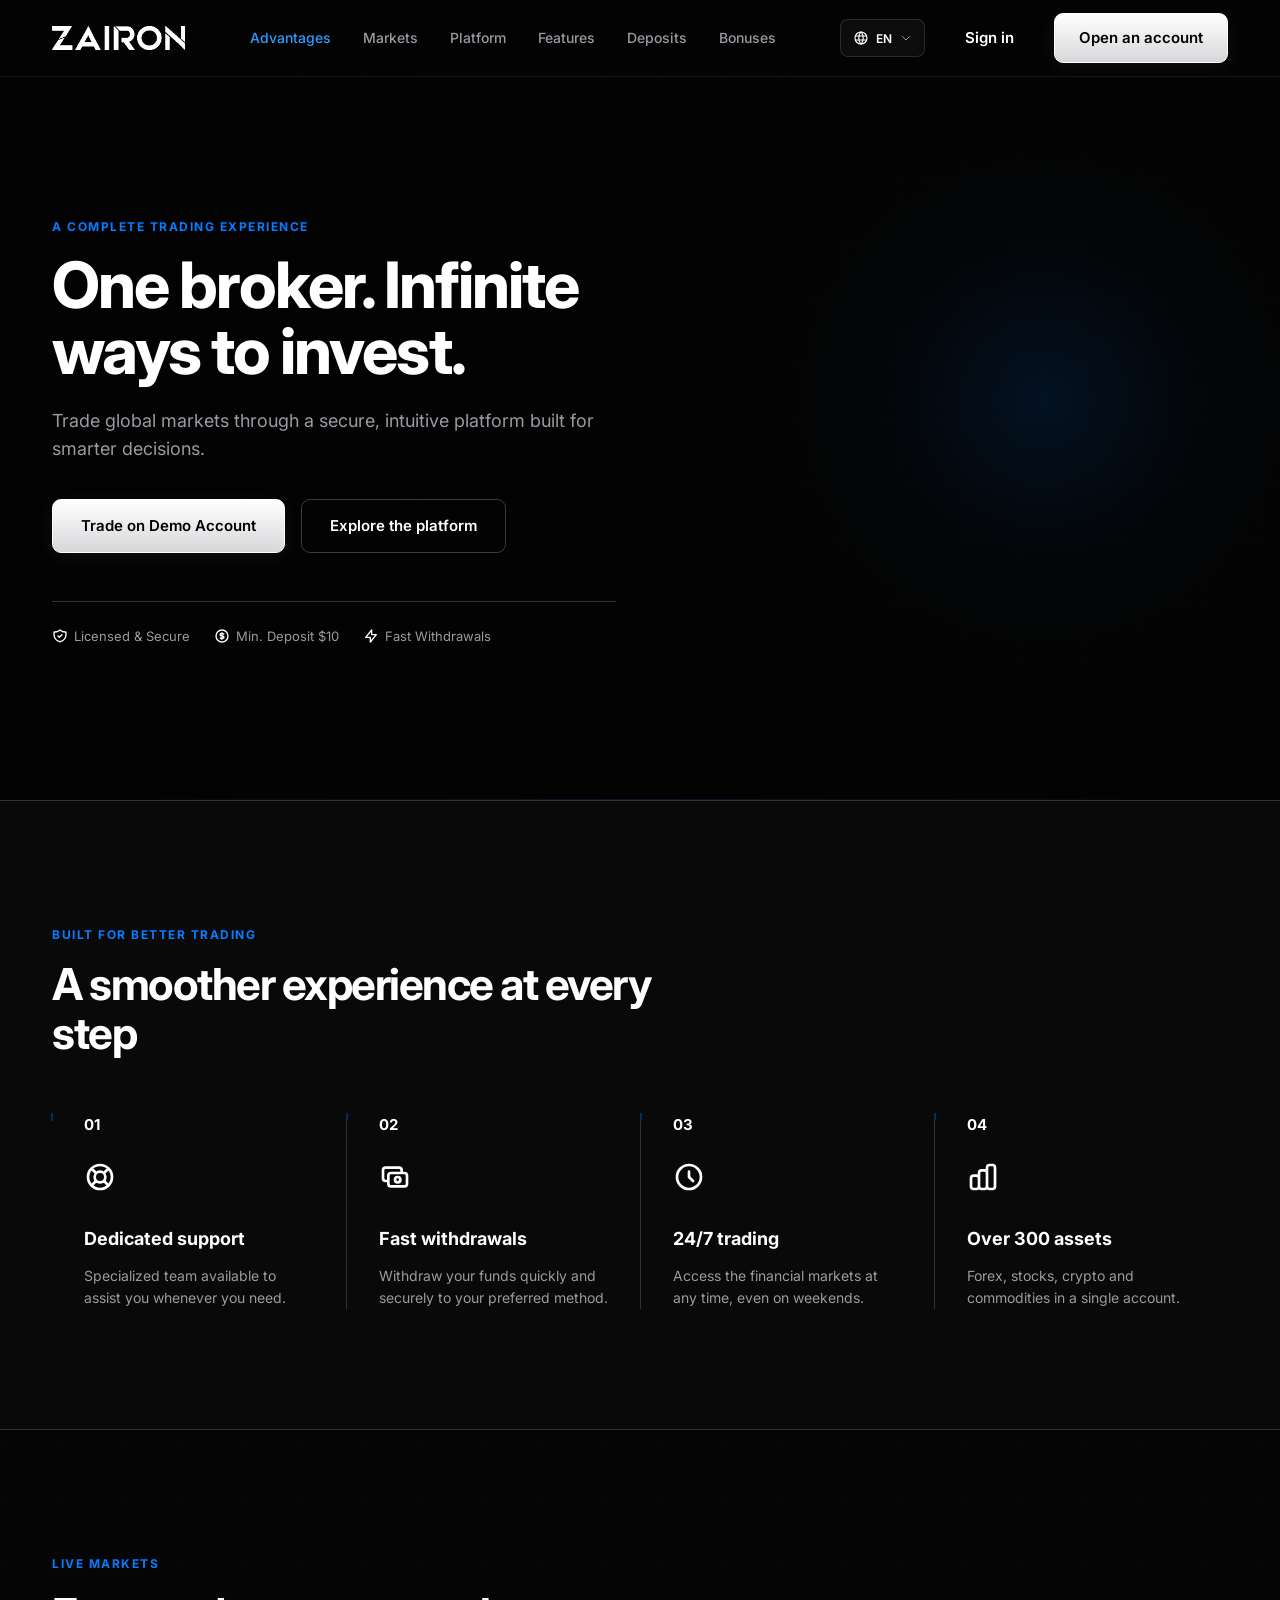
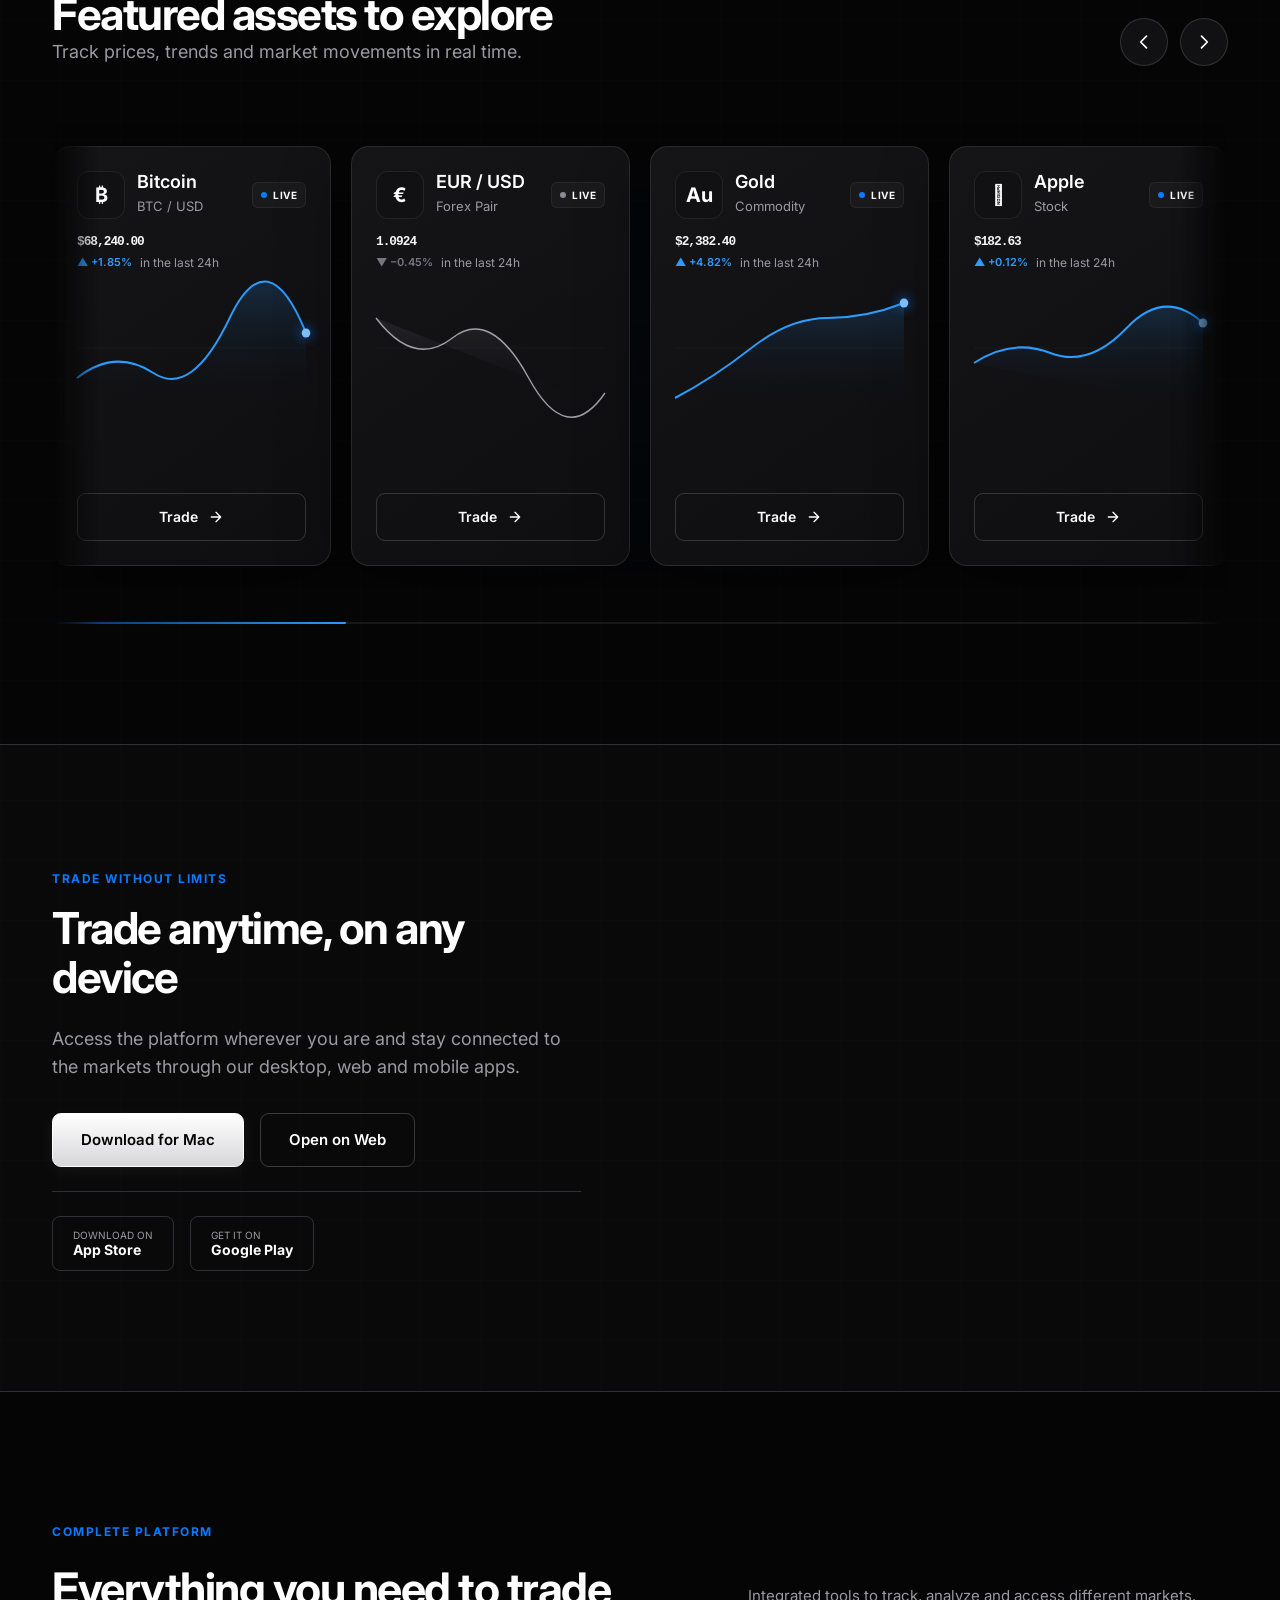
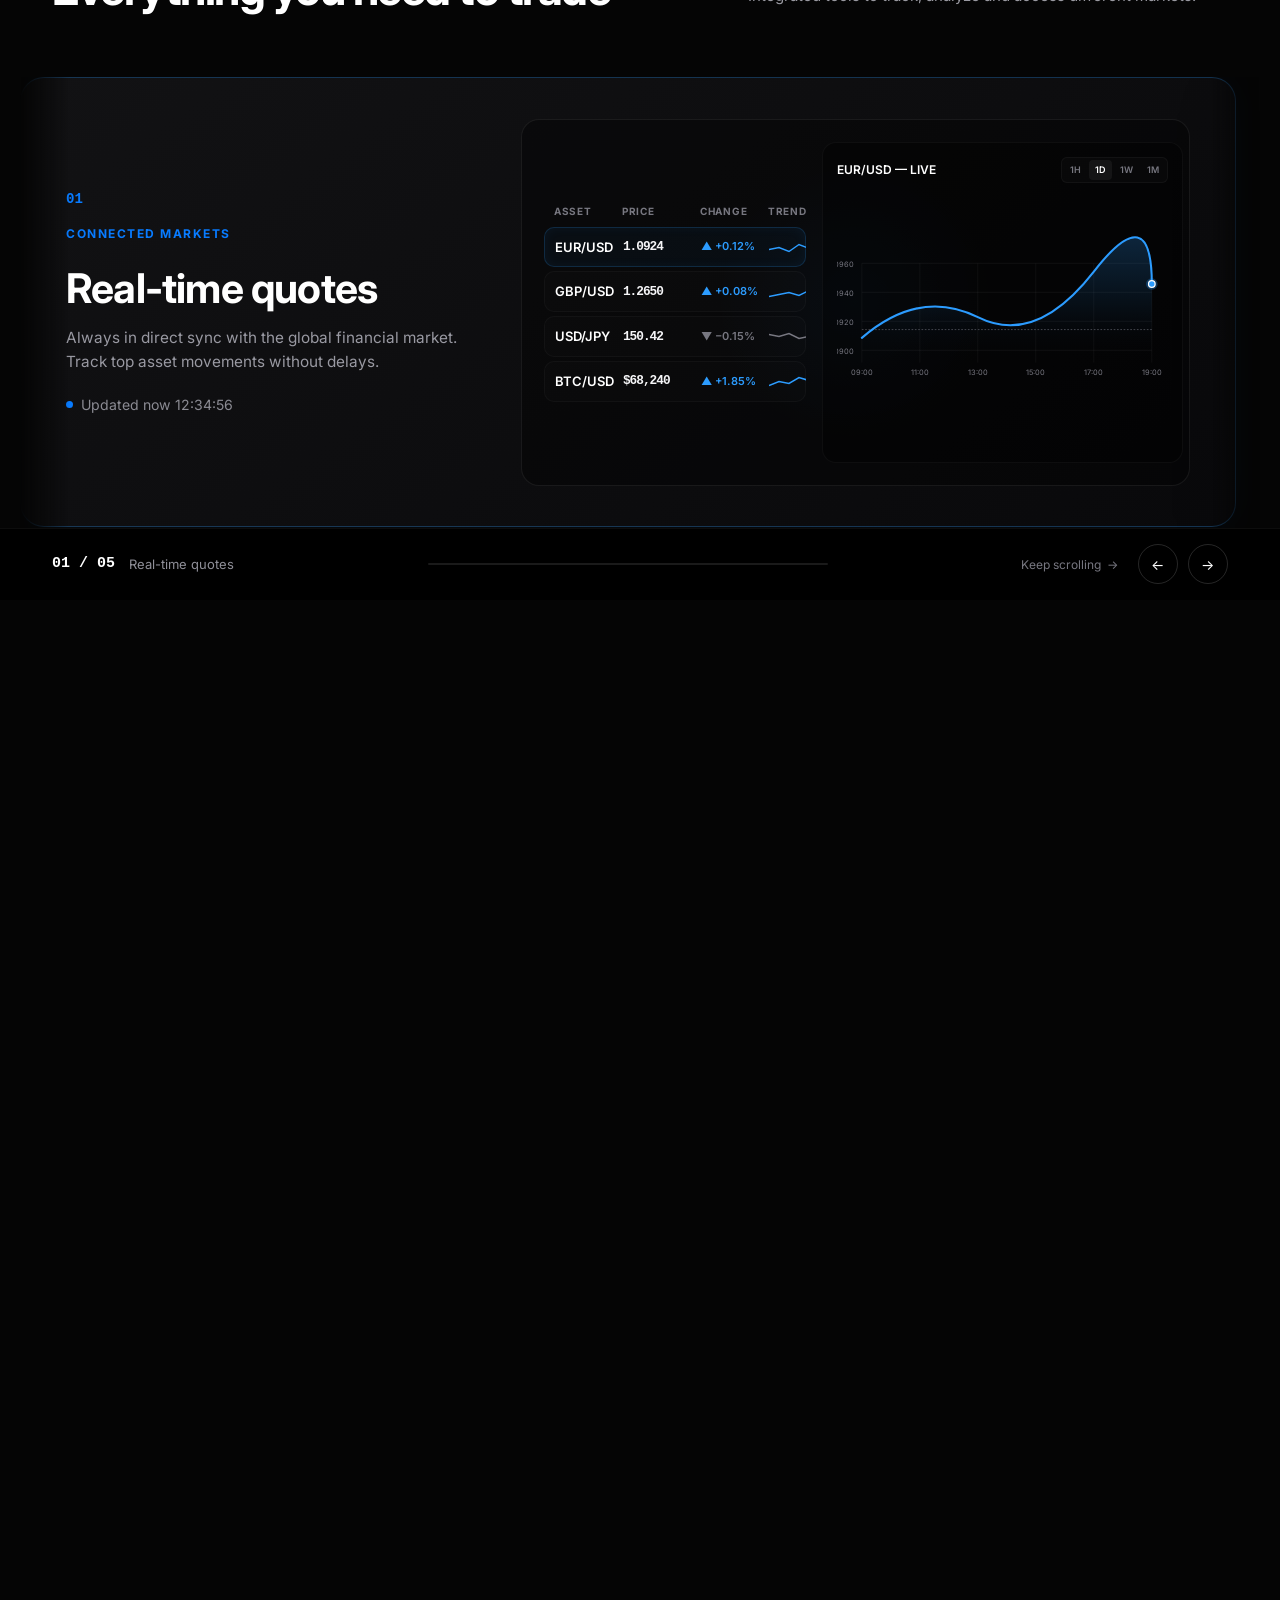
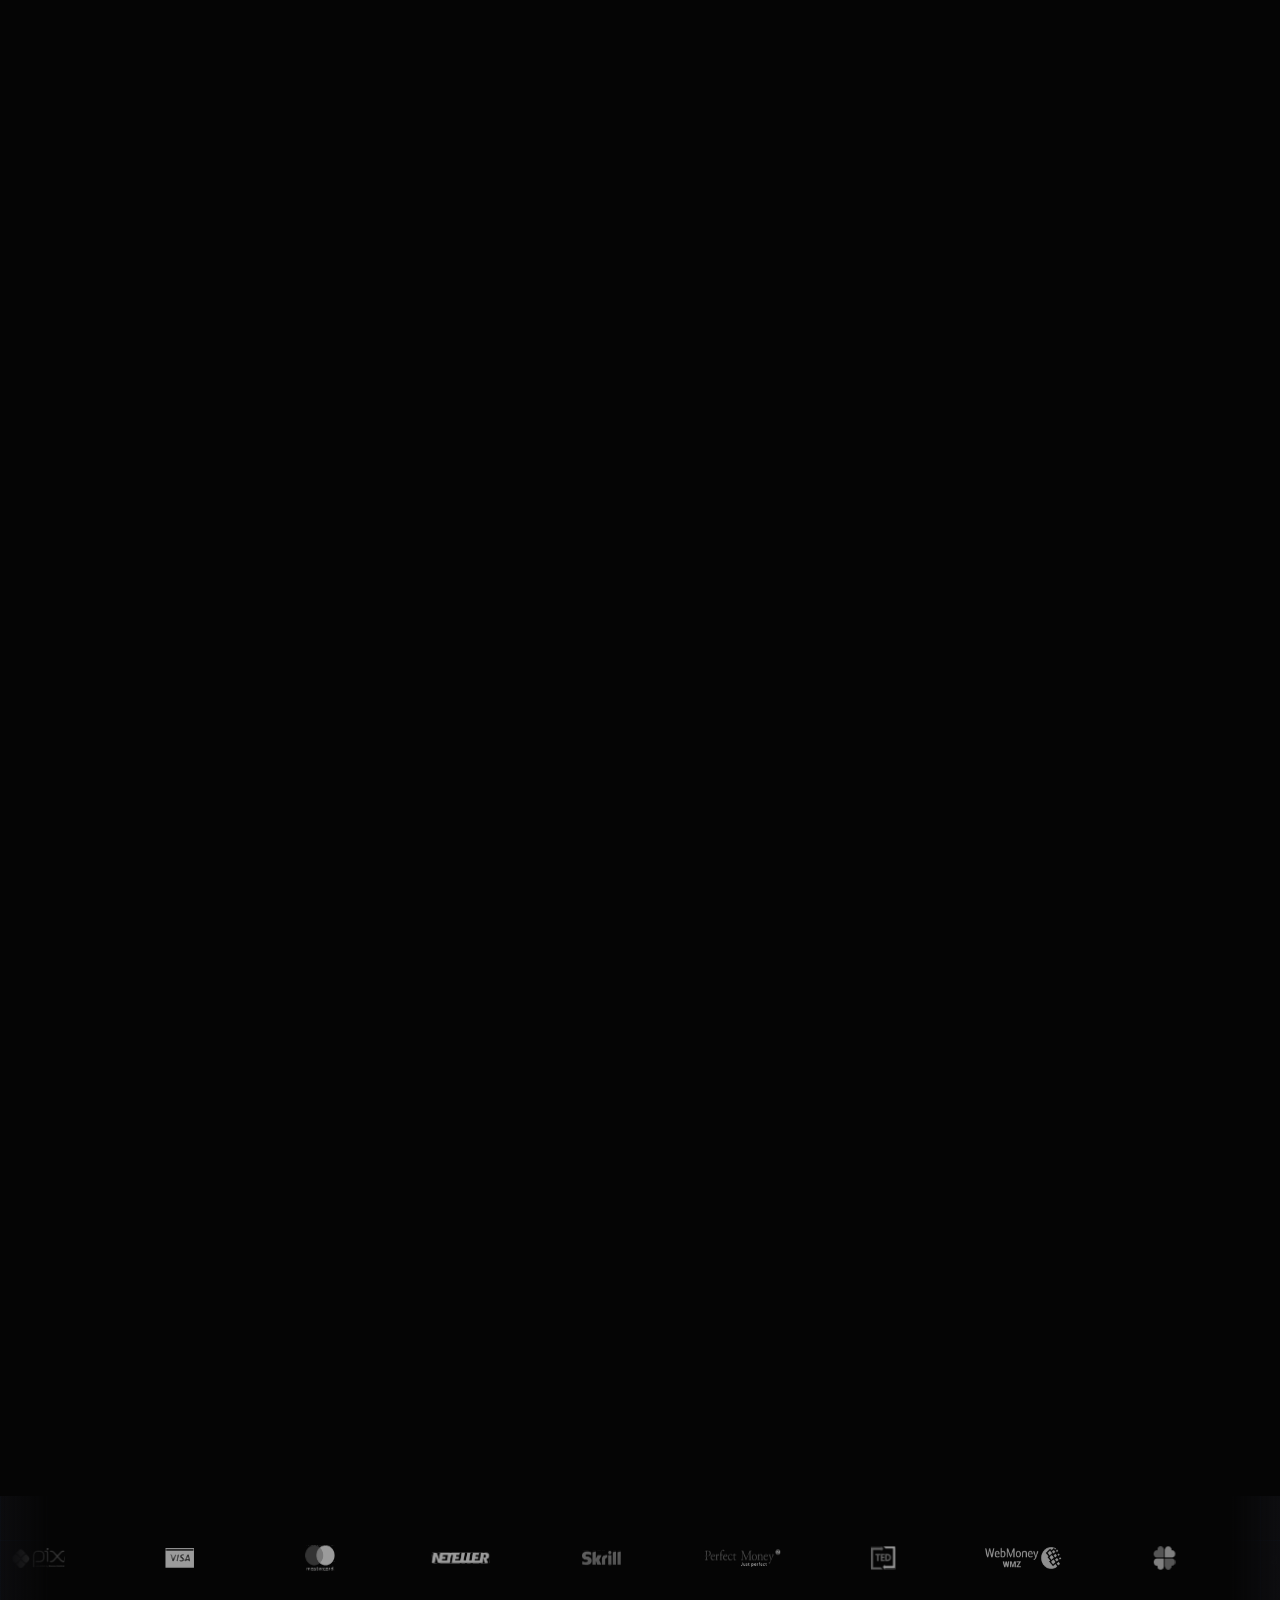
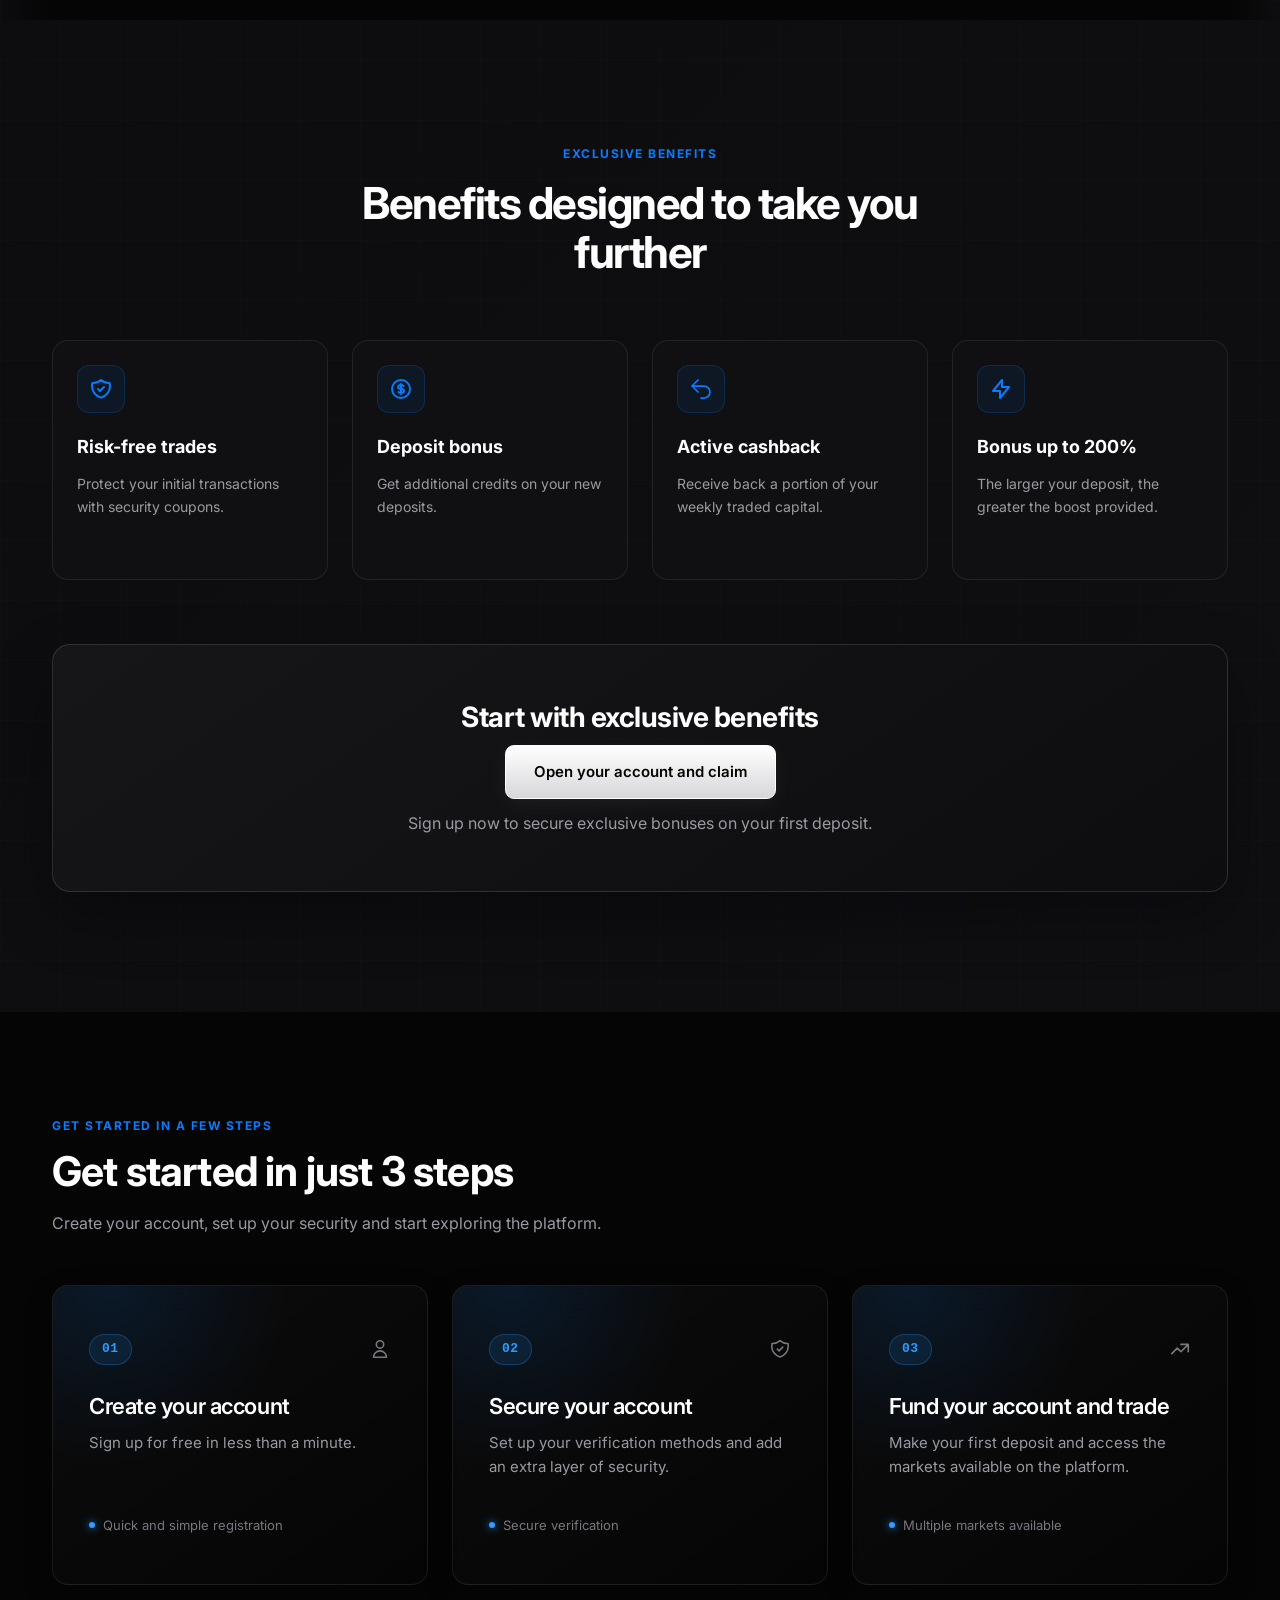
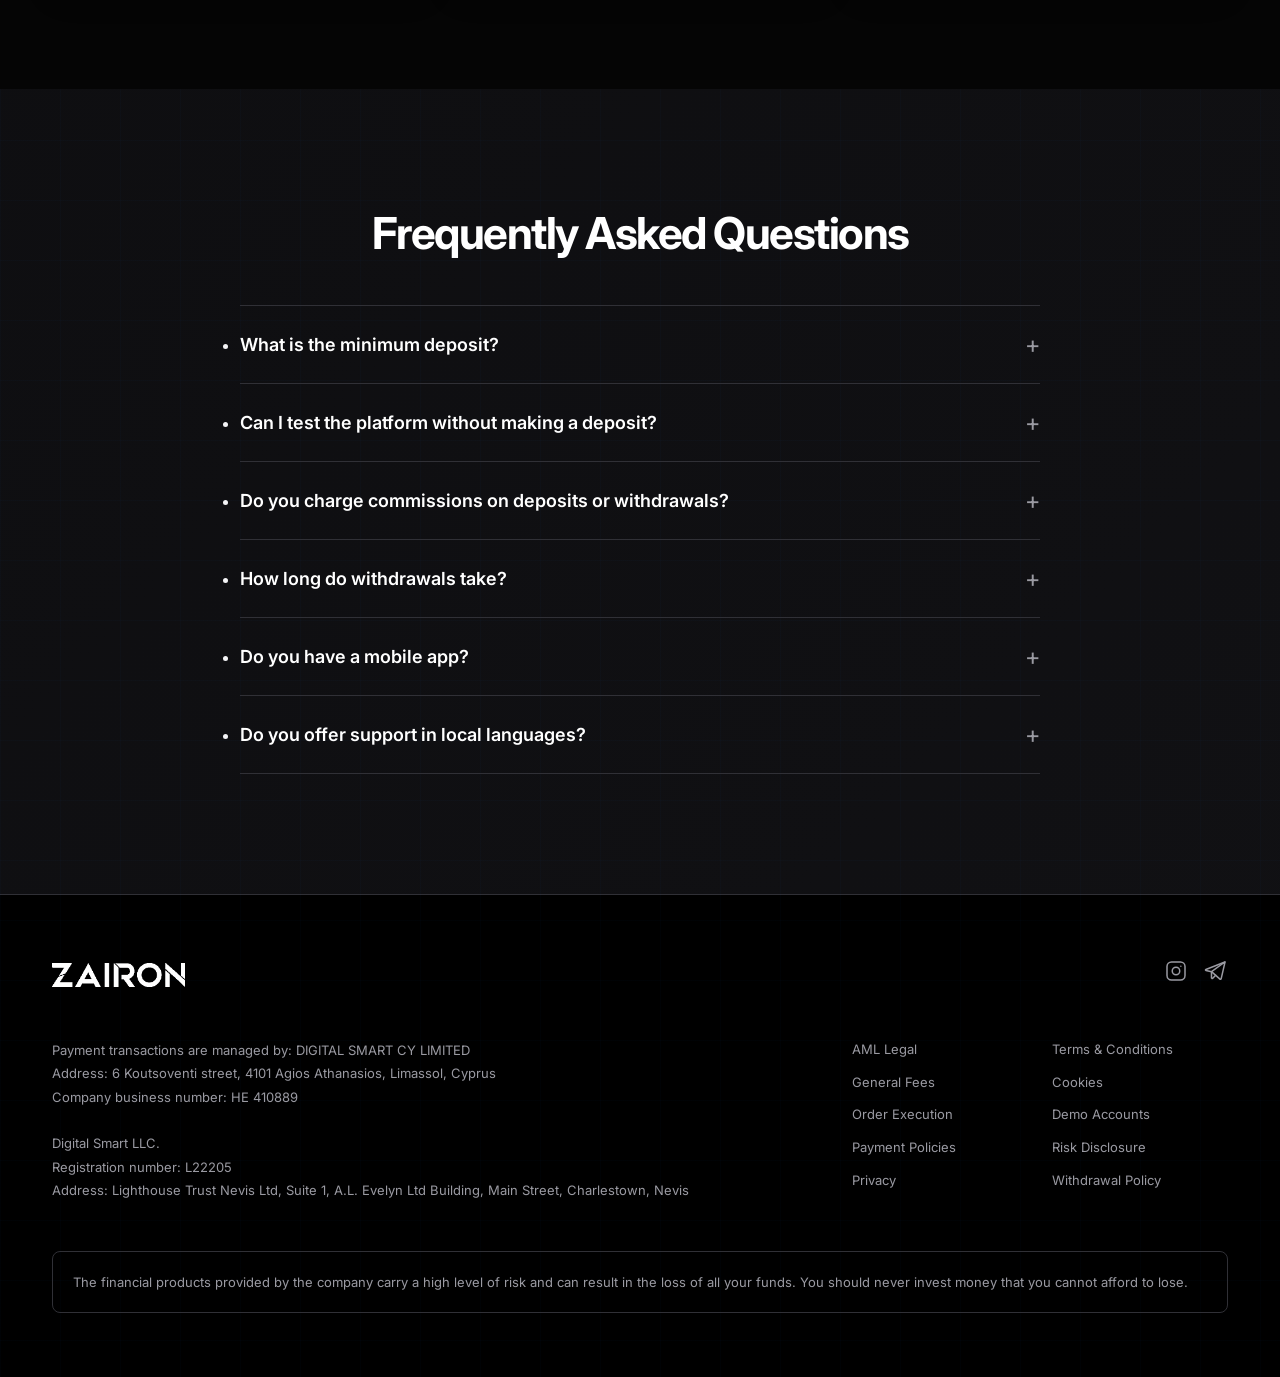
==== index.html @ 22b6eaf9 "style: add smooth left and right edge fade mask to carousels" ====
<!DOCTYPE html>
<html lang="en">
<head>
  <meta charset="utf-8" />
  <meta name="viewport" content="width=device-width, initial-scale=1" />
  <title id="meta-title">ZAIRON — One Broker. Infinite Ways to Invest.</title>
  <meta name="description" id="meta-desc" content="Trade global markets through a secure, intuitive platform built for smarter decisions." />
  <link rel="icon" type="image/png" href="images/payments/Visa.svg" />
  <link rel="canonical" id="canonical-link" href="https://zaironbroker.com/" />
  <link rel="alternate" hreflang="en" href="https://zaironbroker.com/" />
  <link rel="alternate" hreflang="pt-BR" href="https://zaironbroker.com/pt-br" />
  <link rel="alternate" hreflang="x-default" href="https://zaironbroker.com/" />
  <meta property="og:title" id="og-title" content="ZAIRON — One Broker. Infinite Ways to Invest." />
  <meta property="og:description" id="og-desc" content="Trade global markets through a secure, intuitive platform built for smarter decisions." />
  <meta name="twitter:title" id="tw-title" content="ZAIRON — One Broker. Infinite Ways to Invest." />
  <meta name="twitter:description" id="tw-desc" content="Trade global markets through a secure, intuitive platform built for smarter decisions." />
  <link rel="stylesheet" href="style.css?v=6" />
</head>
<body>

  <!-- Preloader Premium -->
  <div id="preloader" class="preloader-overlay" aria-hidden="true">
    <div class="preloader-content">
      <div class="preloader-logo-wrap">
        <img src="images/zairon-logo-transparent.png?v=3" alt="ZAIRON" class="preloader-logo-img" />
      </div>
      <div class="preloader-progress-wrap">
        <div class="preloader-progress-bar" id="preloader-bar"></div>
      </div>
      <div class="preloader-percentage" id="preloader-percentage">0%</div>
    </div>
  </div>

  <!-- Header -->
  <div class="header-placement">
    <div class="container">
      <div class="header-wrap">
        <header>
          <a href="#" class="logo" aria-label="ZAIRON home page">
            <img src="images/zairon-logo-transparent.png?v=3" alt="ZAIRON" class="logo-img" />
          </a>
          <nav class="header-menu">
            <a href="#comfort" class="nav-link active" data-i18n="nav.advantages">Advantages</a>
            <a href="#assets" class="nav-link" data-i18n="nav.markets">Markets</a>
            <a href="#trade" class="nav-link" data-i18n="nav.platform">Platform</a>
            <a href="#find" class="nav-link" data-i18n="nav.resources">Features</a>
            <a href="#payment" class="nav-link" data-i18n="nav.payments">Deposits</a>
            <a href="#bonuses" class="nav-link" data-i18n="nav.bonuses">Bonuses</a>
          </nav>
          <div class="header-actions">
            <!-- Language Selector Component -->
            <div class="wrap-lang-switch">
              <button id="lang-switcher-btn" class="button-locale" aria-label="Select language" aria-expanded="false" aria-haspopup="listbox" data-i18n-aria="accessibility.selectLanguage">
                <svg class="globe-icon" xmlns="http://www.w3.org/2000/svg" width="16" height="16" fill="none" viewBox="0 0 24 24" stroke="currentColor" stroke-width="1.75">
                  <path stroke-linecap="round" stroke-linejoin="round" d="M21 12a9 9 0 11-18 0 9 9 0 0118 0z" />
                  <path stroke-linecap="round" stroke-linejoin="round" d="M3.6 9h16.8M3.6 15h16.8" />
                  <path stroke-linecap="round" stroke-linejoin="round" d="M11.5 3a17 17 0 000 18M12.5 3a17 17 0 010 18" />
                </svg>
                <span id="lang-current-label">EN</span>
                <svg class="chevron-icon" xmlns="http://www.w3.org/2000/svg" width="12" height="12" viewBox="0 0 24 24" fill="none" stroke="currentColor" stroke-width="2">
                  <path d="M19 9l-7 7-7-7" stroke-linecap="round" stroke-linejoin="round" />
                </svg>
              </button>
              <div id="lang-dropdown" class="lang-dropdown" role="listbox" aria-label="Languages">
                <button class="lang-option" data-lang="en-US" role="option" aria-selected="true" tabindex="0">
                  <div class="lang-option-text">
                    <span class="lang-name">English</span>
                    <span class="lang-code">EN</span>
                  </div>
                  <span class="lang-check" aria-hidden="true">✓</span>
                </button>
                <button class="lang-option" data-lang="pt-BR" role="option" aria-selected="false" tabindex="0">
                  <div class="lang-option-text">
                    <span class="lang-name">Português (Brasil)</span>
                    <span class="lang-code">PT-BR</span>
                  </div>
                  <span class="lang-check" aria-hidden="true">✓</span>
                </button>
              </div>
            </div>

            <a href="https://trade.zaironbroker.com/account/signup" target="_blank" rel="noopener noreferrer" class="button button-secondary button-medium" style="border: none; background: transparent;" data-i18n="nav.signin">Sign in</a>
            <a href="https://trade.zaironbroker.com/account/signup" target="_blank" rel="noopener noreferrer" class="button button-primary button-medium" data-i18n="nav.openAccount">Open an account</a>

                        <button class="mobile-menu-toggle" id="mobile-menu-btn" aria-label="Toggle navigation menu" aria-expanded="false">
              <span class="bar"></span>
              <span class="bar"></span>
              <span class="bar"></span>
            </button>
          </div>
          <!-- Mobile Navigation Panel (Below Header) -->
          <div id="mobile-nav-panel" class="mobile-nav-panel" aria-label="Mobile navigation menu" role="dialog">
            <nav class="mobile-nav-links">
              <a href="#" class="mobile-nav-link" data-i18n="nav.home">Home</a>
              <a href="#comfort" class="mobile-nav-link" data-i18n="nav.advantages">Advantages</a>
              <a href="#assets" class="mobile-nav-link" data-i18n="nav.markets">Markets</a>
              <a href="#trade" class="mobile-nav-link" data-i18n="nav.platform">Platform</a>
              <a href="#find" class="mobile-nav-link" data-i18n="nav.resources">Features</a>
              <a href="#payment" class="mobile-nav-link" data-i18n="nav.payments">Deposits</a>
              <a href="#bonuses" class="mobile-nav-link" data-i18n="nav.bonuses">Bonuses</a>
              <a href="#faq" class="mobile-nav-link" data-i18n="nav.faq">FAQ</a>
            </nav>
            <div class="mobile-lang-section">
              <span class="mobile-lang-title">Language / Idioma</span>
              <div class="mobile-lang-buttons">
                <button class="mobile-lang-btn active" data-lang="en-US" type="button">
                  <span>English</span>
                  <span class="lang-check" aria-hidden="true">✓</span>
                </button>
                <button class="mobile-lang-btn" data-lang="pt-BR" type="button">
                  <span>Português (Brasil)</span>
                  <span class="lang-check" aria-hidden="true">✓</span>
                </button>
              </div>
            </div>
            <div class="mobile-menu-actions">
              <a href="https://trade.zaironbroker.com/account/signup" target="_blank" rel="noopener noreferrer" class="button button-secondary mobile-menu-btn-full" data-i18n="nav.signin">Sign in</a>
              <a href="https://trade.zaironbroker.com/account/signup" target="_blank" rel="noopener noreferrer" class="button button-primary mobile-menu-btn-full" data-i18n="nav.openAccount">Open an account</a>
            </div>
          </div>
        </header>
      </div>
    </div>
  </div>

  <!-- Hero Section -->
  <section class="hero">
    <div class="hero-video-bg-wrap" aria-hidden="true">
      <video class="hero-video-bg" autoplay loop muted playsinline preload="auto">
        <source src="images/hero-bg-video.mp4" type="video/mp4" />
        <source src="https://novadexy.site/wp-content/uploads/2026/08/Holographic_financial_charts_mov%E2%80%A6_202608051521.mp4" type="video/mp4" />
      </video>
      <div class="hero-video-overlay"></div>
    </div>
    <div class="container">
      <div class="hero-grid">
        <div class="hero-left">
          <span class="badge-tech" data-i18n="hero.badge">A COMPLETE TRADING EXPERIENCE</span>
          <h1 data-i18n="hero.headline">One broker. Infinite ways to invest.</h1>
          <p class="text-l" data-i18n="hero.subheadline">Trade global markets through a secure, intuitive platform built for smarter decisions.</p>
          <div class="buttons-wrap">
            <a href="https://trade.zaironbroker.com/account/signup" target="_blank" rel="noopener noreferrer" class="button button-large button-primary" data-i18n="hero.ctaPrimary">Trade on Demo Account</a>
            <a href="https://trade.zaironbroker.com/account/signup" target="_blank" rel="noopener noreferrer" class="button button-large button-secondary" data-i18n="hero.ctaSecondary">Explore the platform</a>
          </div>
          <div class="hero-trust-indicators">
            <div class="hero-trust-item">
              <svg fill="none" viewBox="0 0 24 24" stroke="currentColor" width="16" height="16"><path stroke-linecap="round" stroke-linejoin="round" stroke-width="2" d="M9 12l2 2 4-4m5.618-4.016A11.955 11.955 0 0112 2.944a11.955 11.955 0 01-8.618 3.04A12.02 12.02 0 003 9c0 5.591 3.824 10.29 9 11.622 5.176-1.332 9-6.03 9-11.622 0-1.042-.133-2.052-.382-3.016z" /></svg>
              <span data-i18n="hero.trustLicensed">Licensed & Secure</span>
            </div>
            <div class="hero-trust-item">
              <svg fill="none" viewBox="0 0 24 24" stroke="currentColor" width="16" height="16"><path stroke-linecap="round" stroke-linejoin="round" stroke-width="2" d="M12 8c-1.657 0-3 .895-3 2s1.343 2 3 2 3 .895 3 2-1.343 2-3 2m0-8c1.11 0 2.08.402 2.599 1M12 8V7m0 1v8m0 0v1m0-1c-1.11 0-2.08-.402-2.599-1M21 12a9 9 0 11-18 0 9 9 0 0118 0z" /></svg>
              <span data-i18n="hero.trustMinDeposit">Min. Deposit $10</span>
            </div>
            <div class="hero-trust-item">
              <svg fill="none" viewBox="0 0 24 24" stroke="currentColor" width="16" height="16"><path stroke-linecap="round" stroke-linejoin="round" stroke-width="2" d="M13 10V3L4 14h7v7l9-11h-7z" /></svg>
              <span data-i18n="hero.trustFastWithdrawal">Fast Withdrawals</span>
            </div>
          </div>
        </div>

        <div class="hero-right">
          <!-- Glassmorphism Terminal Dashboard -->
          <div class="dashboard-panel">
            <div class="dashboard-header">
              <div class="dashboard-title">
                <span class="dashboard-dot"></span>
                <span data-i18n="hero.terminalTitle">ZAIRON Terminal</span>
              </div>
              <div class="dashboard-meta" data-i18n="hero.sslMeta">SSL Secure Connection</div>
            </div>
            <div class="dashboard-grid">
              <div class="dashboard-chart-wrap">
                <div class="dashboard-chart-header">
                  <span class="dashboard-chart-title" data-i18n="hero.chartTitle">EUR / USD (Real Time)</span>
                  <span class="dashboard-chart-val" style="color: var(--blue-accent);">1.0924 (▲ +0.12%)</span>
                </div>
                <div class="dashboard-chart">
                  <svg viewBox="0 0 100 40" width="100%" height="100%" preserveAspectRatio="none">
                    <defs>
                      <linearGradient id="hero-chart-grad" x1="0" y1="0" x2="0" y2="1">
                        <stop offset="0%" stop-color="rgba(44,156,255,0.2)" />
                        <stop offset="100%" stop-color="transparent" />
                      </linearGradient>
                    </defs>
                    <path d="M0,35 Q20,15 40,25 T80,5 T100,10 L100,40 L0,40 Z" fill="url(#hero-chart-grad)" />
                    <path d="M0,35 Q20,15 40,25 T80,5 T100,10" fill="none" stroke="var(--blue-accent)" stroke-width="1.5" />
                    <circle cx="100" cy="10" r="1.5" fill="#83C5FF" />
                  </svg>
                </div>
              </div>
              <div class="dashboard-portfolio">
                <div class="portfolio-card">
                  <div class="portfolio-label" data-i18n="hero.demoBalanceLabel">Demo Account Balance</div>
                  <div class="portfolio-val" data-format-currency="10000">$10,000</div>
                  <div class="portfolio-change" style="color: var(--blue-accent);" data-i18n="hero.rechargeable">Rechargeable</div>
                </div>
                <div class="portfolio-card">
                  <div class="portfolio-label" data-i18n="hero.maxReturnLabel">Max Return</div>
                  <div class="portfolio-val" data-i18n="hero.upTo95">Up to 95%</div>
                  <div class="portfolio-change" data-i18n="hero.perTrade">Per trade</div>
                </div>
              </div>
            </div>
          </div>
          <!-- Floating Mini Cards -->
          <div class="hero-floating-cards">
            <div class="hero-mini-card active">
              <div class="mini-card-icon" style="background: #E8B931; color: #000; border: none;">₿</div>
              <div class="mini-card-info">
                <span class="mini-card-ticker">BTC / USD</span>
                <span class="mini-card-price" data-format-currency="68240">$68,240</span>
              </div>
              <span class="mini-card-change up" style="color: var(--blue-accent);">▲ +1.85%</span>
            </div>
            <div class="hero-mini-card">
              <div class="mini-card-icon" style="background: #101012; color: #fff;">€</div>
              <div class="mini-card-info">
                <span class="mini-card-ticker">EUR / USD</span>
                <span class="mini-card-price">1.0924</span>
              </div>
              <span class="mini-card-change down">▼ −0.45%</span>
            </div>
            <div class="hero-mini-card">
              <div class="mini-card-icon" style="background: #D4AF37; color: #000; border: none;">Au</div>
              <div class="mini-card-info">
                <span class="mini-card-ticker" data-i18n="assets.gold">Gold</span>
                <span class="mini-card-price" data-format-currency="2382">$2,382</span>
              </div>
              <span class="mini-card-change up" style="color: var(--blue-accent);">▲ +4.82%</span>
            </div>
          </div>
        </div>
      </div>
    </div>
  </section>

  <!-- Comfort Section (Benefícios) -->
  <section class="comfort section-padding" id="comfort">
    <div class="container">
      <div class="section-title-wrap">
        <span class="badge-tech" data-i18n="benefits.badge">BUILT FOR BETTER TRADING</span>
        <h2 data-i18n="benefits.headline">A smoother experience at every step</h2>
      </div>
      <ul class="comfort-list-editorial">
        <li class="comfort-editorial-item">
          <span class="step-num">01</span>
          <div class="icon-wrap">
            <svg xmlns="http://www.w3.org/2000/svg" fill="none" viewBox="0 0 24 24" stroke="currentColor">
              <path stroke-linecap="round" stroke-linejoin="round" stroke-width="2" d="M18.364 5.636l-3.536 3.536m0 5.656l3.536 3.536M9.172 9.172L5.636 5.636m3.536 9.192l-3.536 3.536M21 12a9 9 0 11-18 0 9 9 0 0118 0zm-5 0a4 4 0 11-8 0 4 4 0 018 0z" />
            </svg>
          </div>
          <h4 data-i18n="benefits.supportTitle">Dedicated support</h4>
          <p data-i18n="benefits.supportDesc">Specialized team available to assist you whenever you need.</p>
        </li>
        <li class="comfort-editorial-item">
          <span class="step-num">02</span>
          <div class="icon-wrap">
            <svg xmlns="http://www.w3.org/2000/svg" fill="none" viewBox="0 0 24 24" stroke="currentColor">
              <path stroke-linecap="round" stroke-linejoin="round" stroke-width="2" d="M17 9V7a2 2 0 00-2-2H5a2 2 0 00-2 2v6a2 2 0 002 2h2m2 4h10a2 2 0 002-2v-6a2 2 0 00-2-2H9a2 2 0 00-2 2v6a2 2 0 002 2zm7-5a2 2 0 11-4 0 2 2 0 014 0z" />
            </svg>
          </div>
          <h4 data-i18n="benefits.withdrawalsTitle">Fast withdrawals</h4>
          <p data-i18n="benefits.withdrawalsDesc">Withdraw your funds quickly and securely to your preferred method.</p>
        </li>
        <li class="comfort-editorial-item">
          <span class="step-num">03</span>
          <div class="icon-wrap">
            <svg xmlns="http://www.w3.org/2000/svg" fill="none" viewBox="0 0 24 24" stroke="currentColor">
              <path stroke-linecap="round" stroke-linejoin="round" stroke-width="2" d="M12 8v4l3 3m6-3a9 9 0 11-18 0 9 9 0 0118 0z" />
            </svg>
          </div>
          <h4 data-i18n="benefits.trading247Title">24/7 trading</h4>
          <p data-i18n="benefits.trading247Desc">Access the financial markets at any time, even on weekends.</p>
        </li>
        <li class="comfort-editorial-item">
          <span class="step-num">04</span>
          <div class="icon-wrap">
            <svg xmlns="http://www.w3.org/2000/svg" fill="none" viewBox="0 0 24 24" stroke="currentColor">
              <path stroke-linecap="round" stroke-linejoin="round" stroke-width="2" d="M9 19v-6a2 2 0 00-2-2H5a2 2 0 00-2 2v6a2 2 0 002 2h2a2 2 0 002-2zm0 0V9a2 2 0 012-2h2a2 2 0 012 2v10m-6 0a2 2 0 002 2h2a2 2 0 002-2m0 0V5a2 2 0 012-2h2a2 2 0 012 2v14a2 2 0 01-2 2h-2a2 2 0 01-2-2z" />
            </svg>
          </div>
          <h4 data-i18n="benefits.assets300Title">Over 300 assets</h4>
          <p data-i18n="benefits.assets300Desc">Forex, stocks, crypto and commodities in a single account.</p>
        </li>
      </ul>
    </div>
  </section>

  <!-- Assets Section -->
  <section class="assets-wrap section-padding" id="assets" style="background: #050505;">
    <div class="container">
      <div class="slider-title">
        <div class="assets-text">
          <span class="badge-tech" data-i18n="assets.badge">LIVE MARKETS</span>
          <h2 data-i18n="assets.headline">Featured assets to explore</h2>
          <p class="text-l" data-i18n="assets.subheadline">Track prices, trends and market movements in real time.</p>
        </div>
        <div class="swiper-nav">
          <button class="swiper-button-prev" id="carousel-prev-btn" aria-label="Previous" data-i18n-aria="accessibility.previous">
            <svg width="20" height="20" viewBox="0 0 24 24" fill="none" stroke="currentColor" stroke-width="2">
              <path d="M15 19L8 12L15 5" stroke-linecap="round" stroke-linejoin="round"/>
            </svg>
          </button>
          <button class="swiper-button-next" id="carousel-next-btn" aria-label="Next" data-i18n-aria="accessibility.next">
            <svg width="20" height="20" viewBox="0 0 24 24" fill="none" stroke="currentColor" stroke-width="2">
              <path d="M9 5L16 12L9 19" stroke-linecap="round" stroke-linejoin="round"/>
            </svg>
          </button>
        </div>
      </div>

      <div class="assets-carousel-wrapper">
        <div class="assets-carousel" id="assets-carousel-track">
          <!-- Card 1: Bitcoin -->
          <div class="asset-slide" tabindex="0">
            <div class="asset-slide-header">
              <div class="asset-slide-logo-wrap">
                <div class="asset-slide-logo">₿</div>
              </div>
              <div class="asset-slide-info">
                <h5>Bitcoin</h5>
                <span class="text-s">BTC / USD</span>
              </div>
              <div class="live-badge-wrap" aria-hidden="true">
                <span class="live-dot"></span>
                <span class="live-badge" data-i18n="assets.live">LIVE</span>
              </div>
            </div>
            <div class="asset-slide-pricing">
              <div class="asset-price" id="price-btc" data-format-currency="68240">$68,240.00</div>
              <div class="asset-change-row">
                <span class="asset-change up" id="change-btc">▲ +1.85%</span>
                <span class="asset-period" data-i18n="assets.last24h">in the last 24h</span>
              </div>
            </div>
            <div class="asset-slide-chart-container">
              <svg class="sparkline-svg" viewBox="0 0 240 120" preserveAspectRatio="none">
                <defs>
                  <linearGradient id="grad-btc" x1="0" y1="0" x2="0" y2="1">
                    <stop offset="0%" stop-color="rgba(44,156,255,0.18)" />
                    <stop offset="100%" stop-color="transparent" />
                  </linearGradient>
                </defs>
                <line x1="0" y1="60" x2="240" y2="60" class="sparkline-grid" />
                <path class="sparkline-area" d="M 0 90 Q 40 60 80 85 T 160 30 T 240 45 L 240 120 Z" fill="url(#grad-btc)" />
                <path class="sparkline-path" d="M 0 90 Q 40 60 80 85 T 160 30 T 240 45" fill="none" stroke="#2C9CFF" stroke-width="2" />
                <circle cx="240" cy="45" r="4.5" fill="#83C5FF" class="sparkline-glow" />
              </svg>
            </div>
            <div class="asset-slide-action">
              <a href="https://trade.zaironbroker.com/account/signup" target="_blank" rel="noopener noreferrer" class="button button-card-action">
                <span data-i18n="assets.btnTrade">Trade</span>
                <svg width="16" height="16" viewBox="0 0 24 24" fill="none" stroke="currentColor" stroke-width="2" class="action-arrow">
                  <path d="M5 12h14M12 5l7 7-7 7" stroke-linecap="round" stroke-linejoin="round"/>
                </svg>
              </a>
            </div>
          </div>

          <!-- Card 2: EUR/USD -->
          <div class="asset-slide" tabindex="0">
            <div class="asset-slide-header">
              <div class="asset-slide-logo-wrap">
                <div class="asset-slide-logo">€</div>
              </div>
              <div class="asset-slide-info">
                <h5>EUR / USD</h5>
                <span class="text-s" data-i18n="assets.subForex">Forex Pair</span>
              </div>
              <div class="live-badge-wrap" aria-hidden="true">
                <span class="live-dot" style="background: #8B8B93; box-shadow: none;"></span>
                <span class="live-badge" data-i18n="assets.live">LIVE</span>
              </div>
            </div>
            <div class="asset-slide-pricing">
              <div class="asset-price" id="price-eur">1.0924</div>
              <div class="asset-change-row">
                <span class="asset-change down" id="change-eur">▼ −0.45%</span>
                <span class="asset-period" data-i18n="assets.last24h">in the last 24h</span>
              </div>
            </div>
            <div class="asset-slide-chart-container">
              <svg class="sparkline-svg" viewBox="0 0 240 120" preserveAspectRatio="none">
                <defs>
                  <linearGradient id="grad-eur" x1="0" y1="0" x2="0" y2="1">
                    <stop offset="0%" stop-color="rgba(160,160,168,0.12)" />
                    <stop offset="100%" stop-color="transparent" />
                  </linearGradient>
                </defs>
                <line x1="0" y1="60" x2="240" y2="60" class="sparkline-grid" />
                <path class="sparkline-area" d="M 0 30 Q 40 80 80 50 T 160 90 T 240 105 L 240 120 Z" fill="url(#grad-eur)" />
                <path class="sparkline-path" d="M 0 30 Q 40 80 80 50 T 160 90 T 240 105" fill="none" stroke="#A0A0A8" stroke-width="1.5" />
              </svg>
            </div>
            <div class="asset-slide-action">
              <a href="https://trade.zaironbroker.com/account/signup" target="_blank" rel="noopener noreferrer" class="button button-card-action">
                <span data-i18n="assets.btnTrade">Trade</span>
                <svg width="16" height="16" viewBox="0 0 24 24" fill="none" stroke="currentColor" stroke-width="2" class="action-arrow">
                  <path d="M5 12h14M12 5l7 7-7 7" stroke-linecap="round" stroke-linejoin="round"/>
                </svg>
              </a>
            </div>
          </div>

          <!-- Card 3: Gold -->
          <div class="asset-slide" tabindex="0">
            <div class="asset-slide-header">
              <div class="asset-slide-logo-wrap">
                <div class="asset-slide-logo">Au</div>
              </div>
              <div class="asset-slide-info">
                <h5 data-i18n="assets.gold">Gold</h5>
                <span class="text-s" data-i18n="assets.subCommodity">Commodity</span>
              </div>
              <div class="live-badge-wrap" aria-hidden="true">
                <span class="live-dot"></span>
                <span class="live-badge" data-i18n="assets.live">LIVE</span>
              </div>
            </div>
            <div class="asset-slide-pricing">
              <div class="asset-price" id="price-gold" data-format-currency="2382.40">$2,382.40</div>
              <div class="asset-change-row">
                <span class="asset-change up" id="change-gold">▲ +4.82%</span>
                <span class="asset-period" data-i18n="assets.last24h">in the last 24h</span>
              </div>
            </div>
            <div class="asset-slide-chart-container">
              <svg class="sparkline-svg" viewBox="0 0 240 120" preserveAspectRatio="none">
                <defs>
                  <linearGradient id="grad-gold" x1="0" y1="0" x2="0" y2="1">
                    <stop offset="0%" stop-color="rgba(44,156,255,0.18)" />
                    <stop offset="100%" stop-color="transparent" />
                  </linearGradient>
                </defs>
                <line x1="0" y1="60" x2="240" y2="60" class="sparkline-grid" />
                <path class="sparkline-area" d="M 0 110 Q 40 90 80 60 T 160 30 T 240 15 L 240 120 Z" fill="url(#grad-gold)" />
                <path class="sparkline-path" d="M 0 110 Q 40 90 80 60 T 160 30 T 240 15" fill="none" stroke="#2C9CFF" stroke-width="2" />
                <circle cx="240" cy="15" r="4.5" fill="#83C5FF" class="sparkline-glow" />
              </svg>
            </div>
            <div class="asset-slide-action">
              <a href="https://trade.zaironbroker.com/account/signup" target="_blank" rel="noopener noreferrer" class="button button-card-action">
                <span data-i18n="assets.btnTrade">Trade</span>
                <svg width="16" height="16" viewBox="0 0 24 24" fill="none" stroke="currentColor" stroke-width="2" class="action-arrow">
                  <path d="M5 12h14M12 5l7 7-7 7" stroke-linecap="round" stroke-linejoin="round"/>
                </svg>
              </a>
            </div>
          </div>

          <!-- Card 4: Apple -->
          <div class="asset-slide" tabindex="0">
            <div class="asset-slide-header">
              <div class="asset-slide-logo-wrap">
                <div class="asset-slide-logo"></div>
              </div>
              <div class="asset-slide-info">
                <h5>Apple</h5>
                <span class="text-s" data-i18n="assets.subStock">AAPL / Stock</span>
              </div>
              <div class="live-badge-wrap" aria-hidden="true">
                <span class="live-dot"></span>
                <span class="live-badge" data-i18n="assets.live">LIVE</span>
              </div>
            </div>
            <div class="asset-slide-pricing">
              <div class="asset-price" id="price-aapl" data-format-currency="182.63">$182.63</div>
              <div class="asset-change-row">
                <span class="asset-change up" id="change-aapl">▲ +0.12%</span>
                <span class="asset-period" data-i18n="assets.last24h">in the last 24h</span>
              </div>
            </div>
            <div class="asset-slide-chart-container">
              <svg class="sparkline-svg" viewBox="0 0 240 120" preserveAspectRatio="none">
                <defs>
                  <linearGradient id="grad-aapl" x1="0" y1="0" x2="0" y2="1">
                    <stop offset="0%" stop-color="rgba(44,156,255,0.18)" />
                    <stop offset="100%" stop-color="transparent" />
                  </linearGradient>
                </defs>
                <line x1="0" y1="60" x2="240" y2="60" class="sparkline-grid" />
                <path class="sparkline-area" d="M 0 75 Q 40 50 80 65 T 160 40 T 240 35 L 240 120 Z" fill="url(#grad-aapl)" />
                <path class="sparkline-path" d="M 0 75 Q 40 50 80 65 T 160 40 T 240 35" fill="none" stroke="#2C9CFF" stroke-width="2" />
                <circle cx="240" cy="35" r="4.5" fill="#83C5FF" class="sparkline-glow" />
              </svg>
            </div>
            <div class="asset-slide-action">
              <a href="https://trade.zaironbroker.com/account/signup" target="_blank" rel="noopener noreferrer" class="button button-card-action">
                <span data-i18n="assets.btnTrade">Trade</span>
                <svg width="16" height="16" viewBox="0 0 24 24" fill="none" stroke="currentColor" stroke-width="2" class="action-arrow">
                  <path d="M5 12h14M12 5l7 7-7 7" stroke-linecap="round" stroke-linejoin="round"/>
                </svg>
              </a>
            </div>
          </div>

          <!-- Card 5: Ethereum -->
          <div class="asset-slide" tabindex="0">
            <div class="asset-slide-header">
              <div class="asset-slide-logo-wrap">
                <div class="asset-slide-logo">Ξ</div>
              </div>
              <div class="asset-slide-info">
                <h5>Ethereum</h5>
                <span class="text-s">ETH / USD</span>
              </div>
              <div class="live-badge-wrap" aria-hidden="true">
                <span class="live-dot"></span>
                <span class="live-badge" data-i18n="assets.live">LIVE</span>
              </div>
            </div>
            <div class="asset-slide-pricing">
              <div class="asset-price" id="price-eth" data-format-currency="3412.50">$3,412.50</div>
              <div class="asset-change-row">
                <span class="asset-change up" id="change-eth">▲ +2.45%</span>
                <span class="asset-period" data-i18n="assets.last24h">in the last 24h</span>
              </div>
            </div>
            <div class="asset-slide-chart-container">
              <svg class="sparkline-svg" viewBox="0 0 240 120" preserveAspectRatio="none">
                <defs>
                  <linearGradient id="grad-eth" x1="0" y1="0" x2="0" y2="1">
                    <stop offset="0%" stop-color="rgba(44,156,255,0.18)" />
                    <stop offset="100%" stop-color="transparent" />
                  </linearGradient>
                </defs>
                <line x1="0" y1="60" x2="240" y2="60" class="sparkline-grid" />
                <path class="sparkline-area" d="M 0 85 Q 40 70 80 80 T 160 35 T 240 20 L 240 120 Z" fill="url(#grad-eth)" />
                <path class="sparkline-path" d="M 0 85 Q 40 70 80 80 T 160 35 T 240 20" fill="none" stroke="#2C9CFF" stroke-width="2" />
                <circle cx="240" cy="20" r="4.5" fill="#83C5FF" class="sparkline-glow" />
              </svg>
            </div>
            <div class="asset-slide-action">
              <a href="https://trade.zaironbroker.com/account/signup" target="_blank" rel="noopener noreferrer" class="button button-card-action">
                <span data-i18n="assets.btnTrade">Trade</span>
                <svg width="16" height="16" viewBox="0 0 24 24" fill="none" stroke="currentColor" stroke-width="2" class="action-arrow">
                  <path d="M5 12h14M12 5l7 7-7 7" stroke-linecap="round" stroke-linejoin="round"/>
                </svg>
              </a>
            </div>
          </div>

          <!-- Card 6: Nasdaq 100 -->
          <div class="asset-slide" tabindex="0">
            <div class="asset-slide-header">
              <div class="asset-slide-logo-wrap">
                <div class="asset-slide-logo">NQ</div>
              </div>
              <div class="asset-slide-info">
                <h5>Nasdaq 100</h5>
                <span class="text-s" data-i18n="assets.subUs100">US100 Index</span>
              </div>
              <div class="live-badge-wrap" aria-hidden="true">
                <span class="live-dot" style="background: #8B8B93; box-shadow: none;"></span>
                <span class="live-badge" data-i18n="assets.live">LIVE</span>
              </div>
            </div>
            <div class="asset-slide-pricing">
              <div class="asset-price" id="price-nq">17,842.10</div>
              <div class="asset-change-row">
                <span class="asset-change down" id="change-nq">▼ −0.82%</span>
                <span class="asset-period" data-i18n="assets.last24h">in the last 24h</span>
              </div>
            </div>
            <div class="asset-slide-chart-container">
              <svg class="sparkline-svg" viewBox="0 0 240 120" preserveAspectRatio="none">
                <defs>
                  <linearGradient id="grad-nq" x1="0" y1="0" x2="0" y2="1">
                    <stop offset="0%" stop-color="rgba(160,160,168,0.12)" />
                    <stop offset="100%" stop-color="transparent" />
                  </linearGradient>
                </defs>
                <line x1="0" y1="60" x2="240" y2="60" class="sparkline-grid" />
                <path class="sparkline-area" d="M 0 40 Q 40 50 80 75 T 160 95 T 240 90 L 240 120 Z" fill="url(#grad-nq)" />
                <path class="sparkline-path" d="M 0 40 Q 40 50 80 75 T 160 95 T 240 90" fill="none" stroke="#A0A0A8" stroke-width="1.5" />
              </svg>
            </div>
            <div class="asset-slide-action">
              <a href="https://trade.zaironbroker.com/account/signup" target="_blank" rel="noopener noreferrer" class="button button-card-action">
                <span data-i18n="assets.btnTrade">Trade</span>
                <svg width="16" height="16" viewBox="0 0 24 24" fill="none" stroke="currentColor" stroke-width="2" class="action-arrow">
                  <path d="M5 12h14M12 5l7 7-7 7" stroke-linecap="round" stroke-linejoin="round"/>
                </svg>
              </a>
            </div>
          </div>

          <!-- Card 7: Tesla -->
          <div class="asset-slide" tabindex="0">
            <div class="asset-slide-header">
              <div class="asset-slide-logo-wrap">
                <div class="asset-slide-logo">T</div>
              </div>
              <div class="asset-slide-info">
                <h5>Tesla</h5>
                <span class="text-s" data-i18n="assets.subStock">TSLA / Stock</span>
              </div>
              <div class="live-badge-wrap" aria-hidden="true">
                <span class="live-dot"></span>
                <span class="live-badge" data-i18n="assets.live">LIVE</span>
              </div>
            </div>
            <div class="asset-slide-pricing">
              <div class="asset-price" id="price-tsla" data-format-currency="178.45">$178.45</div>
              <div class="asset-change-row">
                <span class="asset-change up" id="change-tsla">▲ +3.15%</span>
                <span class="asset-period" data-i18n="assets.last24h">in the last 24h</span>
              </div>
            </div>
            <div class="asset-slide-chart-container">
              <svg class="sparkline-svg" viewBox="0 0 240 120" preserveAspectRatio="none">
                <defs>
                  <linearGradient id="grad-tsla" x1="0" y1="0" x2="0" y2="1">
                    <stop offset="0%" stop-color="rgba(44,156,255,0.18)" />
                    <stop offset="100%" stop-color="transparent" />
                  </linearGradient>
                </defs>
                <line x1="0" y1="60" x2="240" y2="60" class="sparkline-grid" />
                <path class="sparkline-area" d="M 0 100 Q 40 95 80 80 T 160 45 T 240 30 L 240 120 Z" fill="url(#grad-tsla)" />
                <path class="sparkline-path" d="M 0 100 Q 40 95 80 80 T 160 45 T 240 30" fill="none" stroke="#2C9CFF" stroke-width="2" />
                <circle cx="240" cy="30" r="4.5" fill="#83C5FF" class="sparkline-glow" />
              </svg>
            </div>
            <div class="asset-slide-action">
              <a href="https://trade.zaironbroker.com/account/signup" target="_blank" rel="noopener noreferrer" class="button button-card-action">
                <span data-i18n="assets.btnTrade">Trade</span>
                <svg width="16" height="16" viewBox="0 0 24 24" fill="none" stroke="currentColor" stroke-width="2" class="action-arrow">
                  <path d="M5 12h14M12 5l7 7-7 7" stroke-linecap="round" stroke-linejoin="round"/>
                </svg>
              </a>
            </div>
          </div>

          <!-- Card 8: S&P 500 -->
          <div class="asset-slide" tabindex="0">
            <div class="asset-slide-header">
              <div class="asset-slide-logo-wrap">
                <div class="asset-slide-logo">SP</div>
              </div>
              <div class="asset-slide-info">
                <h5>S&P 500</h5>
                <span class="text-s" data-i18n="assets.subSpx">SPX Index</span>
              </div>
              <div class="live-badge-wrap" aria-hidden="true">
                <span class="live-dot" style="background: #8B8B93; box-shadow: none;"></span>
                <span class="live-badge" data-i18n="assets.live">LIVE</span>
              </div>
            </div>
            <div class="asset-slide-pricing">
              <div class="asset-price" id="price-sp">5,117.80</div>
              <div class="asset-change-row">
                <span class="asset-change down" id="change-sp">▼ −0.24%</span>
                <span class="asset-period" data-i18n="assets.last24h">in the last 24h</span>
              </div>
            </div>
            <div class="asset-slide-chart-container">
              <svg class="sparkline-svg" viewBox="0 0 240 120" preserveAspectRatio="none">
                <defs>
                  <linearGradient id="grad-spx" x1="0" y1="0" x2="0" y2="1">
                    <stop offset="0%" stop-color="rgba(160,160,168,0.12)" />
                    <stop offset="100%" stop-color="transparent" />
                  </linearGradient>
                </defs>
                <line x1="0" y1="60" x2="240" y2="60" class="sparkline-grid" />
                <path class="sparkline-area" d="M 0 50 Q 40 55 80 65 T 160 85 T 240 85 L 240 120 Z" fill="url(#grad-spx)" />
                <path class="sparkline-path" d="M 0 50 Q 40 55 80 65 T 160 85 T 240 85" fill="none" stroke="#A0A0A8" stroke-width="1.5" />
              </svg>
            </div>
            <div class="asset-slide-action">
              <a href="https://trade.zaironbroker.com/account/signup" target="_blank" rel="noopener noreferrer" class="button button-card-action">
                <span data-i18n="assets.btnTrade">Trade</span>
                <svg width="16" height="16" viewBox="0 0 24 24" fill="none" stroke="currentColor" stroke-width="2" class="action-arrow">
                  <path d="M5 12h14M12 5l7 7-7 7" stroke-linecap="round" stroke-linejoin="round"/>
                </svg>
              </a>
            </div>
          </div>
        </div>
        <div class="carousel-progress-container" aria-hidden="true">
          <div class="carousel-progress-bar" id="carousel-progress-bar"></div>
        </div>
      </div>
    </div>
  </section>

  <!-- Trade Section (Multidispositivo) -->
  <section class="trade section-padding" id="trade">
    <div class="container">
      <div class="trade-container">
        <div class="trade-content">
          <span class="badge-tech" data-i18n="platform.badge">TRADE WITHOUT LIMITS</span>
          <h2 data-i18n="platform.headline">Trade anytime, on any device</h2>
          <p class="text-l" data-i18n="platform.description">Access the platform wherever you are and stay connected to the markets through our desktop, web and mobile apps.</p>
          <div class="buttons-wrap buttons-wrap-apps">
            <a href="https://trade.zaironbroker.com/account/signup" target="_blank" rel="noopener noreferrer" class="button button-large button-primary" data-i18n="platform.downloadMac">Download for Mac</a>
            <a href="https://trade.zaironbroker.com/account/signup" target="_blank" rel="noopener noreferrer" class="button button-large button-secondary" style="color: var(--white); border-color: rgba(255,255,255,0.2);" data-i18n="platform.openWeb">Open on Web</a>
          </div>
          <div class="buttons-blocks-divider"></div>
          <div class="buttons-wrap buttons-wrap-mobile-apps">
            <button class="store-btn" aria-label="Download on App Store" data-i18n-aria="accessibility.appStore">
              <div class="store-btn-text">
                <span data-i18n="platform.downloadAppStoreLabel">Download on</span>
                <strong>App Store</strong>
              </div>
            </button>
            <button class="store-btn" aria-label="Get it on Google Play" data-i18n-aria="accessibility.googlePlay">
              <div class="store-btn-text">
                <span data-i18n="platform.installGooglePlayLabel">Get it on</span>
                <strong>Google Play</strong>
              </div>
            </button>
          </div>
        </div>

        <div class="platform-img-container">
          <div class="device-laptop">
            <div class="screen-content">
              <span>ZAIRON Terminal</span>
              <svg class="screen-chart" viewBox="0 0 100 40">
                <path d="M0,30 L20,15 L40,25 L60,5 L80,18 L100,10" fill="none" stroke="var(--blue-accent)" stroke-width="1.5"/>
              </svg>
            </div>
          </div>
          <div class="device-tablet">
            <div class="screen-content">
              <span>Tablet v3.8</span>
              <svg class="screen-chart" viewBox="0 0 100 40">
                <path d="M0,35 L30,15 L60,25 L100,5" fill="none" stroke="#9A9AA2" stroke-width="1.5" stroke-dasharray="2,2"/>
              </svg>
            </div>
          </div>
          <div class="device-smartphone">
            <div class="screen-content">
              <span>Mobile</span>
              <svg class="screen-chart" viewBox="0 0 100 40">
                <path d="M0,20 L50,5 L100,30" fill="none" stroke="#FFFFFF" stroke-width="2"/>
              </svg>
            </div>
          </div>
        </div>
      </div>
    </div>
  </section>

  <!-- Immersive Horizontal Scroll Section (Resources) -->
  <section class="horizontal-section" id="find">
    <div class="horizontal-sticky">
      <header class="horizontal-header">
        <div class="container header-container">
          <div class="header-left">
            <span class="badge-tech" data-i18n="resources.badge">COMPLETE PLATFORM</span>
            <h2 data-i18n="resources.headline">Everything you need to trade</h2>
          </div>
          <div class="header-right">
            <p class="horizontal-description" data-i18n="resources.description">Integrated tools to track, analyze and access different markets.</p>
          </div>
        </div>
      </header>
      
      <div class="horizontal-viewport">
        <div class="horizontal-track">
          <!-- Slide 01: Cotações em tempo real -->
          <article class="feature-card active" data-slide="1">
            <div class="slide-grid">
              <div class="slide-left">
                <div class="slide-num">01</div>
                <span class="badge-tech" data-i18n="resources.slide1Badge">CONNECTED MARKETS</span>
                <h3 data-i18n="resources.slide1Title">Real-time quotes</h3>
                <p data-i18n="resources.slide1Desc">Always in direct sync with the global financial market. Track top asset movements without delays.</p>
                <div class="slide-footer-info">
                  <span class="status-pulse"></span>
                  <span><span data-i18n="resources.slide1Footer">Updated now</span> <span class="update-time" id="quote-update-time">12:34:56</span></span>
                </div>
              </div>
              <div class="slide-right">
                <div class="slide-glow"></div>
                <div class="slide-visual-card">
                  <div class="quotes-dashboard">
                    <div class="dashboard-assets-table">
                      <div class="dash-row header">
                        <span data-i18n="resources.colAsset">ASSET</span>
                        <span data-i18n="resources.colPrice">PRICE</span>
                        <span data-i18n="resources.colChange">CHANGE</span>
                        <span data-i18n="resources.colTrend">TREND</span>
                      </div>
                      <div class="dash-row active" data-asset="eur">
                        <span class="asset-name">EUR/USD</span>
                        <span class="asset-price" id="quote-price-eur">1.0924</span>
                        <span class="asset-change up" id="quote-change-eur">▲ +0.12%</span>
                        <span class="asset-spark">
                          <svg class="sparkline-svg" viewBox="0 0 50 15">
                            <path class="sparkline-path" d="M0,10 L10,8 L20,12 L30,5 L40,9 L50,6" fill="none" stroke="#2C9CFF" stroke-width="1.5" />
                          </svg>
                        </span>
                      </div>
                      <div class="dash-row" data-asset="gbp">
                        <span class="asset-name">GBP/USD</span>
                        <span class="asset-price" id="quote-price-gbp">1.2650</span>
                        <span class="asset-change up" id="quote-change-gbp">▲ +0.08%</span>
                        <span class="asset-spark">
                          <svg class="sparkline-svg" viewBox="0 0 50 15">
                            <path class="sparkline-path" d="M0,12 L10,10 L20,8 L30,11 L40,6 L50,5" fill="none" stroke="#2C9CFF" stroke-width="1.5" />
                          </svg>
                        </span>
                      </div>
                      <div class="dash-row" data-asset="jpy">
                        <span class="asset-name">USD/JPY</span>
                        <span class="asset-price" id="quote-price-jpy">150.42</span>
                        <span class="asset-change down" id="quote-change-jpy">▼ −0.15%</span>
                        <span class="asset-spark">
                          <svg class="sparkline-svg" viewBox="0 0 50 15">
                            <path class="sparkline-path" d="M0,5 L10,7 L20,4 L30,9 L40,7 L50,11" fill="none" stroke="#777780" stroke-width="1.5" />
                          </svg>
                        </span>
                      </div>
                      <div class="dash-row" data-asset="btc">
                        <span class="asset-name">BTC/USD</span>
                        <span class="asset-price" id="quote-price-btc" data-format-currency="68240">$68,240</span>
                        <span class="asset-change up" id="quote-change-btc">▲ +1.85%</span>
                        <span class="asset-spark">
                          <svg class="sparkline-svg" viewBox="0 0 50 15">
                            <path class="sparkline-path" d="M0,12 L10,8 L20,10 L30,4 L40,7 L50,3" fill="none" stroke="#2C9CFF" stroke-width="1.5" />
                          </svg>
                        </span>
                      </div>
                    </div>

                    <div class="main-chart-window">
                      <div class="chart-window-header">
                        <span class="active-asset-title">EUR/USD — <span data-i18n="assets.live">Real Time</span></span>
                        <div class="period-selector">
                          <span class="period-btn">1H</span>
                          <span class="period-btn active">1D</span>
                          <span class="period-btn">1W</span>
                          <span class="period-btn">1M</span>
                        </div>
                      </div>
                      <div class="main-chart-container">
                        <svg class="main-chart-svg" viewBox="0 0 400 180" width="100%" height="100%">
                          <line x1="30" y1="30" x2="380" y2="30" stroke="rgba(255,255,255,0.06)" stroke-width="1" />
                          <line x1="30" y1="65" x2="380" y2="65" stroke="rgba(255,255,255,0.06)" stroke-width="1" />
                          <line x1="30" y1="100" x2="380" y2="100" stroke="rgba(255,255,255,0.06)" stroke-width="1" />
                          <line x1="30" y1="135" x2="380" y2="135" stroke="rgba(255,255,255,0.06)" stroke-width="1" />
                          
                          <line x1="30" y1="30" x2="30" y2="150" stroke="rgba(255,255,255,0.06)" stroke-width="1" />
                          <line x1="100" y1="30" x2="100" y2="150" stroke="rgba(255,255,255,0.06)" stroke-width="1" />
                          <line x1="170" y1="30" x2="170" y2="150" stroke="rgba(255,255,255,0.06)" stroke-width="1" />
                          <line x1="240" y1="30" x2="240" y2="150" stroke="rgba(255,255,255,0.06)" stroke-width="1" />
                          <line x1="310" y1="30" x2="310" y2="150" stroke="rgba(255,255,255,0.06)" stroke-width="1" />
                          <line x1="380" y1="30" x2="380" y2="150" stroke="rgba(255,255,255,0.06)" stroke-width="1" />
                          
                          <line x1="30" y1="110" x2="380" y2="110" stroke="#505058" stroke-dasharray="2,2" stroke-width="1" />
                          
                          <text x="30" y="165" fill="#777780" font-size="9" text-anchor="middle">09:00</text>
                          <text x="100" y="165" fill="#777780" font-size="9" text-anchor="middle">11:00</text>
                          <text x="170" y="165" fill="#777780" font-size="9" text-anchor="middle">13:00</text>
                          <text x="240" y="165" fill="#777780" font-size="9" text-anchor="middle">15:00</text>
                          <text x="310" y="165" fill="#777780" font-size="9" text-anchor="middle">17:00</text>
                          <text x="380" y="165" fill="#777780" font-size="9" text-anchor="middle">19:00</text>
                          
                          <text x="20" y="34" fill="#777780" font-size="9" text-anchor="end">1.0960</text>
                          <text x="20" y="69" fill="#777780" font-size="9" text-anchor="end">1.0940</text>
                          <text x="20" y="104" fill="#777780" font-size="9" text-anchor="end">1.0920</text>
                          <text x="20" y="139" fill="#777780" font-size="9" text-anchor="end">1.0900</text>
                          
                          <defs>
                            <linearGradient id="chart-area-grad" x1="0" y1="0" x2="0" y2="1">
                              <stop offset="0%" stop-color="rgba(44,156,255,0.22)" />
                              <stop offset="65%" stop-color="rgba(44,156,255,0.04)" />
                              <stop offset="100%" stop-color="transparent" />
                            </linearGradient>
                          </defs>
                          
                          <path class="main-chart-area" d="M30,120 Q100,60 170,95 T310,40 T380,55 L380,150 L30,150 Z" fill="url(#chart-area-grad)" style="opacity: 0;" />
                          <path class="main-chart-path" d="M30,120 Q100,60 170,95 T310,40 T380,55" fill="none" stroke="#2C9CFF" stroke-width="2.5" stroke-linecap="round" />
                          <g class="chart-endpoint" style="opacity: 0;">
                            <circle cx="380" cy="55" r="7" fill="rgba(44,156,255,0.3)" />
                            <circle cx="380" cy="55" r="4" fill="#2C9CFF" stroke="#FFFFFF" stroke-width="1.5" />
                          </g>
                        </svg>
                      </div>
                    </div>
                  </div>
                </div>
              </div>
            </div>
          </article>
          
          <!-- Slide 02: Suporte 24/7 -->
          <article class="feature-card" data-slide="2">
            <div class="slide-grid">
              <div class="slide-left">
                <div class="slide-num">02</div>
                <span class="badge-tech" data-i18n="resources.slide2Badge">TECHNICAL SUPPORT</span>
                <h3 data-i18n="resources.slide2Title">24/7 support</h3>
                <p data-i18n="resources.slide2Desc">A dedicated team to offer support whenever you need it.</p>
                <div class="slide-footer-info">
                  <span class="status-pulse-blue"></span>
                  <span data-i18n="resources.slide2Footer">Team online — Average response time: &lt; 1 min</span>
                </div>
              </div>
              <div class="slide-right">
                <div class="slide-glow"></div>
                <div class="slide-visual-card">
                  <div class="support-microinterface">
                    <div class="support-card-header">
                      <div class="status-wrap">
                        <span class="status-pulse-blue"></span>
                        <span class="status-text" data-i18n="resources.slide2HeaderWrap">Team available</span>
                      </div>
                      <div class="response-time-badge" data-i18n="resources.slide2ResponseTime">Avg. response time: &lt; 1 min</div>
                    </div>
                    
                    <div class="simulated-chat">
                      <div class="chat-row user animate-row">
                        <div class="chat-msg" data-i18n="resources.slide2UserChat">I need help verifying my account. How do I do it?</div>
                      </div>
                      <div class="chat-row agent animate-row">
                        <div class="agent-avatar">Z</div>
                        <div class="chat-msg" data-i18n="resources.slide2AgentChat">Hello! You can upload your ID document directly in the Profile tab. The process takes less than 5 minutes.</div>
                      </div>
                    </div>
                    
                    <div class="help-center-list">
                      <span class="help-title" data-i18n="resources.slide2HelpCenter">Help Center:</span>
                      <ul class="help-links">
                        <li><a href="#faq" data-i18n="resources.slide2HelpLink1">How to make a deposit?</a></li>
                        <li><a href="#faq" data-i18n="resources.slide2HelpLink2">What are the withdrawal fees?</a></li>
                      </ul>
                    </div>
                    
                    <div class="support-action">
                      <a href="https://trade.zaironbroker.com/account/signup" target="_blank" rel="noopener noreferrer" class="button button-primary speak-btn" data-i18n="resources.slide2SpeakBtn">Contact support</a>
                      <div class="disponibility-indicator" data-i18n="resources.slide2Disponibility">Available via chat & email</div>
                    </div>
                  </div>
                </div>
              </div>
            </div>
          </article>
          
          <!-- Slide 03: Mercados e Ativos -->
          <article class="feature-card" data-slide="3">
            <div class="slide-grid">
              <div class="slide-left">
                <div class="slide-num">03</div>
                <span class="badge-tech" data-i18n="resources.slide3Badge">GLOBAL COVERAGE</span>
                <h3 data-i18n="resources.slide3Title">Featured markets</h3>
                <p data-i18n="resources.slide3Desc">Access stocks, currencies, commodities and Forex pairs on a single platform.</p>
                <div class="slide-footer-info">
                  <span data-i18n="resources.slide3Footer">Multiple markets on a single platform</span>
                </div>
              </div>
              <div class="slide-right">
                <div class="slide-glow"></div>
                <div class="slide-visual-card">
                  <div class="markets-panel-micro">
                    <div class="markets-tabs">
                      <span class="market-tab-btn active" data-i18n="resources.slide3TabForex">Forex</span>
                      <span class="market-tab-btn" data-i18n="resources.slide3TabStocks">Stocks</span>
                      <span class="market-tab-btn" data-i18n="resources.slide3TabCrypto">Crypto</span>
                      <span class="market-tab-btn" data-i18n="resources.slide3TabCommodities">Commodities</span>
                    </div>
                    
                    <div class="markets-list-container">
                      <div class="market-row header">
                        <span data-i18n="resources.colAsset">ASSET</span>
                        <span data-i18n="resources.colPrice">PRICE</span>
                        <span data-i18n="resources.colChange">CHANGE</span>
                        <span data-i18n="resources.colVolume">VOLUME</span>
                      </div>
                      <div class="market-row active" data-asset="eur">
                        <span class="asset-title">EUR / USD</span>
                        <span class="asset-val font-mono" id="market-price-eur">1.0924</span>
                        <span class="asset-change up" id="market-change-eur">▲ +0.12%</span>
                        <span class="asset-vol font-mono">2.4B</span>
                      </div>
                      <div class="market-row" data-asset="gbp">
                        <span class="asset-title">GBP / USD</span>
                        <span class="asset-val font-mono" id="market-price-gbp">1.2650</span>
                        <span class="asset-change up" id="market-change-gbp">▲ +0.08%</span>
                        <span class="asset-vol font-mono">1.8B</span>
                      </div>
                      <div class="market-row" data-asset="jpy">
                        <span class="asset-title">USD / JPY</span>
                        <span class="asset-val font-mono" id="market-price-jpy">150.42</span>
                        <span class="asset-change down" id="market-change-jpy">▼ −0.15%</span>
                        <span class="asset-vol font-mono">3.1B</span>
                      </div>
                      <div class="market-row" data-asset="btc">
                        <span class="asset-title">BTC / USD</span>
                        <span class="asset-val font-mono" id="market-price-btc" data-format-currency="68240">$68,240</span>
                        <span class="asset-change up" id="market-change-btc">▲ +1.85%</span>
                        <span class="asset-vol font-mono">14.6B</span>
                      </div>
                    </div>
                    
                    <div class="market-footer-info">
                      <span data-i18n="resources.slide3Footer">Multiple markets on a single platform</span>
                    </div>
                  </div>
                </div>
              </div>
            </div>
          </article>
          
          <!-- Slide 04: Indicadores Integrados -->
          <article class="feature-card" data-slide="4">
            <div class="slide-grid">
              <div class="slide-left">
                <div class="slide-num">04</div>
                <span class="badge-tech" data-i18n="resources.slide4Badge">ADVANCED ANALYSIS</span>
                <h3 data-i18n="resources.slide4Title">Integrated indicators</h3>
                <p data-i18n="resources.slide4Desc">Use advanced tools to analyze trends, movements and market opportunities.</p>
                <div class="slide-footer-info">
                  <span data-i18n="resources.slide4Footer">100+ Indicators and drawing tools</span>
                </div>
              </div>
              <div class="slide-right">
                <div class="slide-glow"></div>
                <div class="slide-visual-card">
                  <div class="technical-analysis-panel">
                    <div class="technical-header">
                      <span class="chart-ticker-name">BTC / USD (4H)</span>
                      <div class="indicators-selector">
                        <span class="indicator-tag active">EMA(20)</span>
                        <span class="indicator-tag active">Bollinger</span>
                        <span class="indicator-tag">RSI</span>
                      </div>
                    </div>
                    
                    <div class="candles-chart-area">
                      <svg class="technical-svg" viewBox="0 0 320 120" width="100%" height="100%">
                        <path class="draw-band-upper" d="M10,25 Q80,20 160,35 T310,15" fill="none" stroke="rgba(44,156,255,0.15)" stroke-width="1" />
                        <path class="draw-band-lower" d="M10,85 Q80,95 160,75 T310,90" fill="none" stroke="rgba(44,156,255,0.15)" stroke-width="1" />
                        <path class="draw-path" d="M10,50 Q80,55 160,52 T310,48" fill="none" stroke="#2C9CFF" stroke-width="1.5" opacity="0.8" />
                        
                        <line x1="30" y1="40" x2="30" y2="75" stroke="#2C9CFF" stroke-width="1" />
                        <rect class="candle" x="26" y="48" width="8" height="20" fill="#2C9CFF" rx="1" />
                        <line x1="70" y1="30" x2="70" y2="70" stroke="#777780" stroke-width="1" />
                        <rect class="candle" x="66" y="38" width="8" height="22" fill="#777780" rx="1" />
                        <line x1="110" y1="20" x2="110" y2="60" stroke="#2C9CFF" stroke-width="1" />
                        <rect class="candle" x="106" y="25" width="8" height="25" fill="#2C9CFF" rx="1" />
                        <line x1="150" y1="15" x2="150" y2="50" stroke="#2C9CFF" stroke-width="1" />
                        <rect class="candle" x="146" y="20" width="8" height="15" fill="#2C9CFF" rx="1" />
                        <line x1="190" y1="25" x2="190" y2="65" stroke="#777780" stroke-width="1" />
                        <rect class="candle" x="186" y="35" width="8" height="18" fill="#777780" rx="1" />
                        <line x1="230" y1="20" x2="230" y2="55" stroke="#2C9CFF" stroke-width="1" />
                        <rect class="candle" x="226" y="24" width="8" height="20" fill="#2C9CFF" rx="1" />
                        <line x1="270" y1="35" x2="270" y2="80" stroke="#777780" stroke-width="1" />
                        <rect class="candle" x="266" y="45" width="8" height="22" fill="#777780" rx="1" />
                        <line x1="230" y1="10" x2="230" y2="110" stroke="rgba(44,156,255,0.4)" stroke-dasharray="2,2" stroke-width="1" />
                        <line x1="10" y1="44" x2="310" y2="44" stroke="rgba(44,156,255,0.4)" stroke-dasharray="2,2" stroke-width="1" />
                      </svg>
                      
                      <div class="technical-volume-bars">
                        <div class="vol-bar up" style="height: 40%;"></div>
                        <div class="vol-bar down" style="height: 60%;"></div>
                        <div class="vol-bar up" style="height: 80%;"></div>
                        <div class="vol-bar up" style="height: 50%;"></div>
                        <div class="vol-bar down" style="height: 30%;"></div>
                        <div class="vol-bar up" style="height: 70%;"></div>
                        <div class="vol-bar down" style="height: 40%;"></div>
                      </div>
                    </div>
                    
                    <div class="rsi-panel-mock">
                      <div class="rsi-label">RSI(14): <span class="val font-mono">58.42</span></div>
                      <div class="rsi-canvas">
                        <svg viewBox="0 0 320 25" width="100%" height="100%">
                          <line x1="10" y1="7" x2="310" y2="7" stroke="rgba(255,255,255,0.05)" stroke-width="1" />
                          <line x1="10" y1="18" x2="310" y2="18" stroke="rgba(255,255,255,0.05)" stroke-width="1" />
                          <path d="M10,15 T50,18 T90,10 T130,8 T170,14 T210,13 T250,11 T310,12" fill="none" stroke="#2C9CFF" stroke-width="1" />
                        </svg>
                      </div>
                    </div>
                    
                    <div class="technical-legend">
                      <span data-i18n="resources.legendVol">Volume: 12.4K</span>
                      <span data-i18n="resources.legendBands">Bands(20, 2): 68,120 / 67,840</span>
                    </div>
                  </div>
                </div>
              </div>
            </div>
          </article>
          
          <!-- Slide 05: Notícias e Calendário -->
          <article class="feature-card" data-slide="5">
            <div class="slide-grid">
              <div class="slide-left">
                <div class="slide-num">05</div>
                <span class="badge-tech" data-i18n="resources.slide5Badge">MACROECONOMICS</span>
                <h3 data-i18n="resources.slide5Title">News and economic calendar</h3>
                <p data-i18n="resources.slide5Desc">Track relevant events and information that can influence the market.</p>
                <div class="slide-footer-info">
                  <span class="status-pulse-blue"></span>
                  <span data-i18n="resources.slide5Footer">Constant updates</span>
                </div>
              </div>
              <div class="slide-right">
                <div class="slide-glow"></div>
                <div class="slide-visual-card">
                  <div class="macro-dashboard-grid">
                    <div class="calendar-column">
                      <span class="column-title" data-i18n="resources.colCalendar">Economic Calendar</span>
                      <div class="calendar-list-detailed">
                        <div class="calendar-row-item active">
                          <div class="time-country">
                            <span class="time font-mono">15:30</span>
                            <span class="flag">USD</span>
                          </div>
                          <div class="event-details">
                            <span class="event-title" data-i18n="resources.evtIpc">CPI (Monthly Inflation)</span>
                            <div class="event-stats font-mono">
                              <span><span data-i18n="resources.evtPrev">Forecast:</span> 0.3%</span>
                              <span><span data-i18n="resources.evtPrior">Prior:</span> 0.2%</span>
                            </div>
                          </div>
                          <span class="impact-badge high" data-i18n="resources.impactHigh">High</span>
                        </div>
                        <div class="calendar-row-item">
                          <div class="time-country">
                            <span class="time font-mono">16:45</span>
                            <span class="flag">EUR</span>
                          </div>
                          <div class="event-details">
                            <span class="event-title" data-i18n="resources.evtEcb">ECB Rate</span>
                            <div class="event-stats font-mono">
                              <span><span data-i18n="resources.evtPrev">Forecast:</span> 4.5%</span>
                              <span><span data-i18n="resources.evtPrior">Prior:</span> 4.5%</span>
                            </div>
                          </div>
                          <span class="impact-badge high" data-i18n="resources.impactHigh">High</span>
                        </div>
                        <div class="calendar-row-item">
                          <div class="time-country">
                            <span class="time font-mono">18:00</span>
                            <span class="flag">GBP</span>
                          </div>
                          <div class="event-details">
                            <span class="event-title font-mono" data-i18n="resources.evtBailey">Bailey Speech</span>
                            <div class="event-stats font-mono">
                              <span><span data-i18n="resources.evtPrev">Forecast:</span> --</span>
                              <span><span data-i18n="resources.evtPrior">Prior:</span> --</span>
                            </div>
                          </div>
                          <span class="impact-badge medium" data-i18n="resources.impactMedium">Medium</span>
                        </div>
                      </div>
                    </div>
                    
                    <div class="news-column">
                      <span class="column-title" data-i18n="resources.colNews">Recent News</span>
                      <div class="news-list-detailed">
                        <div class="news-row-item">
                          <div class="news-meta">
                            <span class="category" data-i18n="resources.catMarkets">Markets</span>
                            <span class="time font-mono" data-i18n="resources.time12m">12m ago</span>
                          </div>
                          <span class="news-headline" data-i18n="resources.newsHeadline1">Fed signals interest rate stabilization for next quarter</span>
                          <span class="relevance-tag" data-i18n="resources.relHigh">High Relevance</span>
                        </div>
                        <div class="news-row-item">
                          <div class="news-meta">
                            <span class="category" data-i18n="resources.catCommodities">Commodities</span>
                            <span class="time font-mono" data-i18n="resources.time45m">45m ago</span>
                          </div>
                          <span class="news-headline" data-i18n="resources.newsHeadline2">Brent crude price rises following cartel announcements</span>
                          <span class="relevance-tag" data-i18n="resources.relMedium">Medium Relevance</span>
                        </div>
                      </div>
                    </div>
                  </div>
                </div>
              </div>
            </div>
          </article>
        </div>
      </div>
      
      <footer class="horizontal-progress">
        <div class="container progress-container">
          <div class="progress-info">
            <span class="progress-number" id="progress-number">01 / 05</span>
            <span class="progress-label" id="progress-label">Real-time quotes</span>
          </div>
          <div class="progress-bar-wrapper">
            <div class="progress-bar-fill" id="progress-bar-fill"></div>
          </div>
          <div class="progress-nav">
            <span class="continue-rolling"><span data-i18n="resources.keepScrolling">Keep scrolling</span> <span class="nav-arrow">→</span></span>
            <div class="progress-arrows">
              <button class="progress-arrow-btn" id="slide-prev-btn" aria-label="Previous slide" data-i18n-aria="accessibility.previous">←</button>
              <button class="progress-arrow-btn" id="slide-next-btn" aria-label="Next slide" data-i18n-aria="accessibility.next">→</button>
            </div>
          </div>
        </div>
      </footer>
  </section>

  <!-- Payment Methods Full-Width Infinite Marquee Carousel -->
  <section class="logo-marquee" id="payment">
    <div class="logo-marquee__viewport">
      <div class="logo-marquee__track">
        <div class="logo-marquee__group">
          <img src="images/payments/Pix.svg" alt="Pix" class="marquee-logo-img" />
          <img src="images/payments/Visa.svg" alt="Visa" class="marquee-logo-img" />
          <img src="images/payments/MasterCard.svg" alt="MasterCard" class="marquee-logo-img" />
          <img src="images/payments/Neteller.svg" alt="Neteller" class="marquee-logo-img" />
          <img src="images/payments/Skrill.svg" alt="Skrill" class="marquee-logo-img" />
          <img src="images/payments/PerfectMoney.svg" alt="Perfect Money" class="marquee-logo-img" />
          <img src="images/payments/Ted.svg" alt="TED" class="marquee-logo-img" />
          <img src="images/payments/WebMoney.svg" alt="WebMoney" class="marquee-logo-img" />
          <img src="images/payments/LoteriasCaixa.svg" alt="Loterias Caixa" class="marquee-logo-img" />
          <img src="images/payments/AdvCash.svg" alt="AdvCash" class="marquee-logo-img" />
          <img src="images/payments/Boleto.svg" alt="Boleto" class="marquee-logo-img" />
          <img src="images/payments/BoletoRapido.svg" alt="Boleto Rápido" class="marquee-logo-img" />
        </div>
        <div class="logo-marquee__group" aria-hidden="true">
          <img src="images/payments/Pix.svg" alt="" class="marquee-logo-img" />
          <img src="images/payments/Visa.svg" alt="" class="marquee-logo-img" />
          <img src="images/payments/MasterCard.svg" alt="" class="marquee-logo-img" />
          <img src="images/payments/Neteller.svg" alt="" class="marquee-logo-img" />
          <img src="images/payments/Skrill.svg" alt="" class="marquee-logo-img" />
          <img src="images/payments/PerfectMoney.svg" alt="" class="marquee-logo-img" />
          <img src="images/payments/Ted.svg" alt="" class="marquee-logo-img" />
          <img src="images/payments/WebMoney.svg" alt="" class="marquee-logo-img" />
          <img src="images/payments/LoteriasCaixa.svg" alt="" class="marquee-logo-img" />
          <img src="images/payments/AdvCash.svg" alt="" class="marquee-logo-img" />
          <img src="images/payments/Boleto.svg" alt="" class="marquee-logo-img" />
          <img src="images/payments/BoletoRapido.svg" alt="" class="marquee-logo-img" />
        </div>
      </div>
    </div>
  </section>

  <!-- Bonuses Section -->
  <section class="bonuses section-padding" id="bonuses">
    <div class="container">
      <div class="section-title-wrap" style="margin: 0 auto 64px; text-align: center;">
        <span class="badge-tech" data-i18n="bonuses.badge">EXCLUSIVE BENEFITS</span>
        <h2 data-i18n="bonuses.headline">Benefits designed to take you further</h2>
      </div>
      
      <div class="bonuses-grid">
        <div class="bonuses-card">
          <div class="bonus-icon-glow">
            <svg xmlns="http://www.w3.org/2000/svg" fill="none" viewBox="0 0 24 24" stroke="currentColor">
              <path stroke-linecap="round" stroke-linejoin="round" stroke-width="2" d="M9 12l2 2 4-4m5.618-4.016A11.955 11.955 0 0112 2.944a11.955 11.955 0 01-8.618 3.04A12.02 12.02 0 003 9c0 5.591 3.824 10.29 9 11.622 5.176-1.332 9-6.03 9-11.622 0-1.042-.133-2.052-.382-3.016z" />
            </svg>
          </div>
          <h4 data-i18n="bonuses.card1Title">Risk-free trades</h4>
          <p data-i18n="bonuses.card1Desc">Protect your initial transactions with security coupons.</p>
        </div>
        <div class="bonuses-card">
          <div class="bonus-icon-glow">
            <svg xmlns="http://www.w3.org/2000/svg" fill="none" viewBox="0 0 24 24" stroke="currentColor">
              <path stroke-linecap="round" stroke-linejoin="round" stroke-width="2" d="M12 8c-1.657 0-3 .895-3 2s1.343 2 3 2 3 .895 3 2-1.343 2-3 2m0-8c1.11 0 2.08.402 2.599 1M12 8V7m0 1v8m0 0v1m0-1c-1.11 0-2.08-.402-2.599-1M21 12a9 9 0 11-18 0 9 9 0 0118 0z" />
            </svg>
          </div>
          <h4 data-i18n="bonuses.card2Title">Deposit bonus</h4>
          <p data-i18n="bonuses.card2Desc">Get additional credits on your new deposits.</p>
        </div>
        <div class="bonuses-card">
          <div class="bonus-icon-glow">
            <svg xmlns="http://www.w3.org/2000/svg" fill="none" viewBox="0 0 24 24" stroke="currentColor">
              <path stroke-linecap="round" stroke-linejoin="round" stroke-width="1.75" d="M9 15L3 9m0 0l6-6M3 9h12a6 6 0 010 12h-3" />
            </svg>
          </div>
          <h4 data-i18n="bonuses.card3Title">Active cashback</h4>
          <p data-i18n="bonuses.card3Desc">Receive back a portion of your weekly traded capital.</p>
        </div>
        <div class="bonuses-card">
          <div class="bonus-icon-glow">
            <svg xmlns="http://www.w3.org/2000/svg" fill="none" viewBox="0 0 24 24" stroke="currentColor">
              <path stroke-linecap="round" stroke-linejoin="round" stroke-width="2" d="M13 10V3L4 14h7v7l9-11h-7z" />
            </svg>
          </div>
          <h4 data-i18n="bonuses.card4Title">Bonus up to 200%</h4>
          <p data-i18n="bonuses.card4Desc">The larger your deposit, the greater the boost provided.</p>
        </div>
      </div>

      <div class="bonuses-cta-panel">
        <h3 data-i18n="bonuses.ctaTitle">Start with exclusive benefits</h3>
        <a href="https://trade.zaironbroker.com/account/signup" target="_blank" rel="noopener noreferrer" class="button button-large button-primary" data-i18n="bonuses.ctaButton">Open your account and claim</a>
        <p class="text-m" data-i18n="bonuses.ctaNote">Sign up now to secure exclusive bonuses on your first deposit.</p>
      </div>
    </div>
  </section>

    <!-- Account Steps Section (3 Etapas) -->
  <section class="account-steps" id="enter">
    <div class="container">
      <header class="steps-header">
        <span class="badge-tech" data-i18n="steps.badge">GET STARTED IN A FEW STEPS</span>
        <h2 data-i18n="steps.headline">Get started in just 3 steps</h2>
        <p class="steps-description" data-i18n="steps.description">Create your account, set up your security and start exploring the platform.</p>
      </header>

      <div class="steps-timeline">
        <div class="steps-grid">
          <!-- Step 01 -->
          <article class="step-card" data-step="1">
            <div class="step-card__content">
              <div class="step-card__header">
                <div class="step-number">01</div>
                <div class="step-icon" aria-hidden="true">
                  <svg xmlns="http://www.w3.org/2000/svg" width="24" height="24" fill="none" viewBox="0 0 24 24" stroke="currentColor" stroke-width="1.75">
                    <path stroke-linecap="round" stroke-linejoin="round" d="M16 7a4 4 0 11-8 0 4 4 0 018 0zM12 14a7 7 0 00-7 7h14a7 7 0 00-7-7z" />
                  </svg>
                </div>
              </div>
              <h3 data-i18n="steps.step1Title">Create your account</h3>
              <p data-i18n="steps.step1Desc">Sign up for free in less than a minute.</p>
              <div class="step-microinfo">
                <span class="micro-dot"></span>
                <span data-i18n="steps.step1Micro">Quick and simple registration</span>
              </div>
            </div>
          </article>

          <!-- Step 02 -->
          <article class="step-card" data-step="2">
            <div class="step-card__content">
              <div class="step-card__header">
                <div class="step-number">02</div>
                <div class="step-icon" aria-hidden="true">
                  <svg xmlns="http://www.w3.org/2000/svg" width="24" height="24" fill="none" viewBox="0 0 24 24" stroke="currentColor" stroke-width="1.75">
                    <path stroke-linecap="round" stroke-linejoin="round" d="M9 12l2 2 4-4m5.618-4.016A11.955 11.955 0 0112 2.944a11.955 11.955 0 01-8.618 3.04A12.02 12.02 0 003 9c0 5.591 3.824 10.29 9 11.622 5.176-1.332 9-6.03 9-11.622 0-1.042-.133-2.052-.382-3.016z" />
                  </svg>
                </div>
              </div>
              <h3 data-i18n="steps.step2Title">Secure your account</h3>
              <p data-i18n="steps.step2Desc">Set up your verification methods and add an extra layer of security.</p>
              <div class="step-microinfo">
                <span class="micro-dot"></span>
                <span data-i18n="steps.step2Micro">Secure verification</span>
              </div>
            </div>
          </article>

          <!-- Step 03 -->
          <article class="step-card" data-step="3">
            <div class="step-card__content">
              <div class="step-card__header">
                <div class="step-number">03</div>
                <div class="step-icon" aria-hidden="true">
                  <svg xmlns="http://www.w3.org/2000/svg" width="24" height="24" fill="none" viewBox="0 0 24 24" stroke="currentColor" stroke-width="1.75">
                    <path stroke-linecap="round" stroke-linejoin="round" d="M13 7h8m0 0v8m0-8l-8 8-4-4-6 6" />
                  </svg>
                </div>
              </div>
              <h3 data-i18n="steps.step3Title">Fund your account and trade</h3>
              <p data-i18n="steps.step3Desc">Make your first deposit and access the markets available on the platform.</p>
              <div class="step-microinfo">
                <span class="micro-dot"></span>
                <span data-i18n="steps.step3Micro">Multiple markets available</span>
              </div>
            </div>
          </article>
        </div>
      </div>
    </div>
  </section>

  <!-- FAQ Section -->
  <section class="faq section-padding" id="faq">
    <div class="container">
      <div class="section-title-wrap" style="text-align: center; margin: 0 auto 48px;">
        <h2 data-i18n="faq.title">Frequently Asked Questions</h2>
      </div>
      <ul class="faq-list">
        <li class="faq-item-container">
          <button class="faq-btn" aria-label="Open FAQ Item">
            <h5 data-i18n="faq.q1">What is the minimum deposit?</h5>
          </button>
          <div class="faq-content">
            <div class="faq-content-inner" data-i18n="faq.a1">
              The minimum deposit on ZAIRON starts at $10, and the minimum trade size is just $1.
            </div>
          </div>
        </li>
        <li class="faq-item-container">
          <button class="faq-btn" aria-label="Open FAQ Item">
            <h5 data-i18n="faq.q2">Can I test the platform without making a deposit?</h5>
          </button>
          <div class="faq-content">
            <div class="faq-content-inner" data-i18n="faq.a2">
              Yes! Every user gets access to a free Demo Account with $10,000 in virtual funds to practice risk-free.
            </div>
          </div>
        </li>
        <li class="faq-item-container">
          <button class="faq-btn" aria-label="Open FAQ Item">
            <h5 data-i18n="faq.q3">Do you charge commissions on deposits or withdrawals?</h5>
          </button>
          <div class="faq-content">
            <div class="faq-content-inner" data-i18n="faq.a3">
              ZAIRON charges 0% commission on deposits and withdrawals. All transactions are fee-free.
            </div>
          </div>
        </li>
        <li class="faq-item-container">
          <button class="faq-btn" aria-label="Open FAQ Item">
            <h5 data-i18n="faq.q4">How long do withdrawals take?</h5>
          </button>
          <div class="faq-content">
            <div class="faq-content-inner" data-i18n="faq.a4">
              Withdrawal requests are processed rapidly, usually within 1 hour to 24 hours depending on the chosen payment method.
            </div>
          </div>
        </li>
        <li class="faq-item-container">
          <button class="faq-btn" aria-label="Open FAQ Item">
            <h5 data-i18n="faq.q5">Do you have a mobile app?</h5>
          </button>
          <div class="faq-content">
            <div class="faq-content-inner" data-i18n="faq.a5">
              Yes, you can download the mobile app for iOS and Android directly from the App Store and Google Play.
            </div>
          </div>
        </li>
        <li class="faq-item-container">
          <button class="faq-btn" aria-label="Open FAQ Item">
            <h5 data-i18n="faq.q6">Do you offer support in local languages?</h5>
          </button>
          <div class="faq-content">
            <div class="faq-content-inner" data-i18n="faq.a6">
              Yes, we offer 24/7 dedicated support in English, Portuguese, and multiple other languages.
            </div>
          </div>
        </li>
      </ul>
    </div>
  </section>

  <!-- Footer -->
  <footer>
    <div class="container">
      <div class="footer-top">
        <a href="#" class="logo" aria-label="ZAIRON home page">
            <img src="images/zairon-logo-transparent.png?v=3" alt="ZAIRON" class="logo-img" />
          </a>
        <div class="social-links">
          <a href="#" class="social-link" aria-label="ZAIRON Instagram">
            <svg xmlns="http://www.w3.org/2000/svg" width="24" height="24" viewBox="0 0 32 32" fill="none">
              <path d="M16 21C18.7614 21 21 18.7614 21 16C21 13.2386 18.7614 11 16 11C13.2386 11 11 13.2386 11 16C11 18.7614 13.2386 21 16 21Z" stroke="currentColor" stroke-width="2" stroke-linecap="round" stroke-linejoin="round"></path>
              <path d="M22 4H10C6.68629 4 4 6.68629 4 10V22C4 25.3137 6.68629 28 10 28H22C25.3137 28 28 25.3137 28 22V10C28 6.68629 25.3137 4 22 4Z" stroke="currentColor" stroke-width="2" stroke-linecap="round" stroke-linejoin="round"></path>
              <path d="M22.5 10.5C23.0523 10.5 23.5 10.0523 23.5 9.5C23.5 8.94772 23.0523 8.5 22.5 8.5C21.9477 8.5 21.5 8.94772 21.5 9.5C21.5 10.0523 21.9477 10.5 22.5 10.5Z" fill="currentColor"></path>
            </svg>
          </a>
          <a href="#" class="social-link" aria-label="ZAIRON Telegram">
            <svg xmlns="http://www.w3.org/2000/svg" width="24" height="24" viewBox="0 0 32 32" fill="none">
              <path d="M10 16.8586L21.2825 26.7498C21.4125 26.8645 21.57 26.9434 21.7396 26.9788C21.9093 27.0143 22.0853 27.005 22.2502 26.9519C22.4152 26.8989 22.5636 26.8038 22.6808 26.6762C22.798 26.5485 22.88 26.3925 22.9187 26.2236L28 4.15234C28.005 4.1302 28.0038 4.10714 27.9967 4.08561C27.9895 4.06409 27.9766 4.04491 27.9594 4.03014C27.9422 4.01537 27.9213 4.00556 27.8989 4.00176C27.8766 3.99797 27.8536 4.00032 27.8325 4.00858L2.5 13.9223C2.34274 13.9829 2.20935 14.0928 2.11986 14.2356C2.03038 14.3783 1.98962 14.5463 2.0037 14.7142C2.01779 14.8821 2.08596 15.041 2.19799 15.1668C2.31002 15.2927 2.45985 15.3789 2.625 15.4123L10 16.8586Z" stroke="currentColor" stroke-width="2" stroke-linecap="round" stroke-linejoin="round"></path>
              <path d="M10 16.8592L27.9262 4.01172" stroke="currentColor" stroke-width="2" stroke-linecap="round" stroke-linejoin="round"></path>
              <path d="M15.5463 21.7221L11.72 25.6921C11.5817 25.8356 11.4038 25.9345 11.209 25.9761C11.0141 26.0177 10.8113 26.0002 10.6265 25.9258C10.4417 25.8514 10.2833 25.7235 10.1717 25.5585C10.0601 25.3935 10.0003 25.1989 10 24.9997V16.8584" stroke="currentColor" stroke-width="2" stroke-linecap="round" stroke-linejoin="round"></path>
            </svg>
          </a>
        </div>
      </div>

      <div class="footer-middle">
        <div class="footer-middle-left" data-i18n-html="footer.companyLegal">
          Payment transactions are managed by: DIGITAL SMART CY LIMITED <br />
          Address: 6 Koutsoventi street, 4101 Agios Athanasios, Limassol, Cyprus<br />
          Company business number: HE 410889<br /><br />
          Digital Smart LLC.<br />
          Registration number: L22205<br />
          Address: Lighthouse Trust Nevis Ltd, Suite 1, A.L. Evelyn Ltd Building, Main Street, Charlestown, Nevis
        </div>
        <div class="footer-middle-right">
          <div class="terms-links-1">
            <a href="#" data-i18n="footer.linkAml">AML Legal</a>
            <a href="#" data-i18n="footer.linkFees">General Fees</a>
            <a href="#" data-i18n="footer.linkOrders">Order Execution</a>
            <a href="#" data-i18n="footer.linkPayments">Payment Policies</a>
            <a href="#" data-i18n="footer.linkPrivacy">Privacy</a>
          </div>
          <div class="terms-links-2">
            <a href="#" data-i18n="footer.linkTerms">Terms & Conditions</a>
            <a href="#" data-i18n="footer.linkCookies">Cookies</a>
            <a href="#" data-i18n="footer.linkDemo">Demo Accounts</a>
            <a href="#" data-i18n="footer.linkRisk">Risk Disclosure</a>
            <a href="#" data-i18n="footer.linkWithdrawal">Withdrawal Policy</a>
          </div>
        </div>
        <div class="footer-middle-warning" data-i18n="footer.riskWarningText">
          The financial products provided by the company carry a high level of risk and can result in the loss of all your funds. You should never invest money that you cannot afford to lose.
        </div>
      </div>
    </div>
  </footer>

  <!-- Cookies bar -->
  <section class="cookies" id="cookies-block">
    <div class="cookies-content">
      <span data-i18n="footer.cookiesText">We use cookies to understand how you use our site and to improve your experience. By continuing to use our site, you agree to their use.</span> <a href="#" target="_blank" aria-label="Open new page with information about Cookies" data-i18n="footer.moreInfo">More Information</a>
    </div>
    <button class="cookies-close-btn" aria-label="Close block about Cookies usage" data-i18n="footer.cookiesAccept">Accept</button>
  </section>

  <!-- Interactive script -->
  <script src="script.js?v=3"></script>
</body>
</html>
---- style.css ----
@import url('https://fonts.googleapis.com/css2?family=Inter:wght@300;400;500;600;700;800&family=Manrope:wght@400;500;600;700;800&display=swap');

:root {
  /* Regra Cromática Dark Premium */
  --black-abs: #000000;
  --bg-main: #050505;
  --bg-sec: #090909;
  --surface: #0D0D0F;
  --card-bg: #111113;
  --grafite: #18181B;
  --gray-dark: #26262B;
  --border-color: #303036;
  --border-hover: #505058;
  --text-main: #F5F5F7;
  --text-secondary: #9A9AA2;
  --white: #FFFFFF;
  
  /* Paleta de Azul Autorizada (Detalhes High-Tech) */
  --blue-navy: #06162C;
  --blue-tech: #082B55;
  --blue-neon: #087BFF;
  --blue-accent: #2C9CFF;
  --blue-light: #83C5FF;
  
  /* Sistema de Degradês */
  --bg-main-gradient: linear-gradient(135deg, #030303 0%, #09090B 45%, #111114 100%);
  --card-gradient: linear-gradient(145deg, rgba(255,255,255,0.07) 0%, rgba(255,255,255,0.025) 45%, rgba(255,255,255,0.01) 100%);
  --btn-primary-gradient: linear-gradient(180deg, #FFFFFF 0%, #D7D7DA 100%);
  
  /* Glows Azuis Controlados */
  --glow-blue-hero: radial-gradient(circle, rgba(8,123,255,0.18) 0%, rgba(8,43,85,0.08) 35%, transparent 70%);
  --glow-interactive: 0 0 12px rgba(8,123,255,0.20), 0 0 30px rgba(8,123,255,0.08);
  --glow-hover: 0 0 18px rgba(8,123,255,0.28), 0 0 42px rgba(8,123,255,0.10);
  
  --main-font: "Inter", "Manrope", sans-serif;
  --radius-lg: 16px;
  --radius-md: 10px;
  --radius-sm: 8px;
  --transition: all 0.25s cubic-bezier(0.16, 1, 0.3, 1);
  --grid-gap: 24px;
}

/* Reset */
* {
  box-sizing: border-box;
  margin: 0;
  padding: 0;
}

body {
  background: var(--bg-main);
  background-image: var(--bg-main-gradient);
  color: var(--text-main);
  font-family: var(--main-font);
  font-size: 16px;
  line-height: 1.6;
  overflow-x: hidden;
  -webkit-font-smoothing: antialiased;
  position: relative;
}

/* Technical Grid Background with blue highlights (3% to 8% opacity) */
body::before {
  content: '';
  position: absolute;
  top: 0;
  left: 0;
  width: 100%;
  height: 100%;
  background-size: 60px 60px;
  background-image: 
    linear-gradient(to right, rgba(8, 123, 255, 0.02) 1px, transparent 1px),
    linear-gradient(to bottom, rgba(8, 123, 255, 0.02) 1px, transparent 1px);
  pointer-events: none;
  z-index: 0;
}

a {
  color: inherit;
  text-decoration: none;
  transition: var(--transition);
}

button, input, select {
  font-family: inherit;
}

/* Container */
.container {
  width: 100%;
  max-width: 1240px;
  margin: 0 auto;
  padding: 0 32px;
  position: relative;
  z-index: 1;
}

.section-padding {
  padding: 120px 0;
}

@media screen and (max-width: 991px) {
  .section-padding {
    padding: 112px 0;
  }
  .container {
    padding: 0 28px;
  }
}

@media screen and (max-width: 768px) {
  .container {
    padding: 0 20px;
  }
}

/* System unique cards */
.card-standard {
  background: #101012;
  border: 1px solid rgba(255, 255, 255, 0.08);
  border-radius: 16px;
  padding: 24px;
  transition: var(--transition);
}

.card-elevated {
  background: linear-gradient(145deg, #161619 0%, #0D0D0F 100%);
  border: 1px solid rgba(255, 255, 255, 0.12);
  border-radius: 18px;
  box-shadow: 0 24px 60px rgba(0, 0, 0, 0.32);
  transition: var(--transition);
}

.card-featured {
  background: linear-gradient(145deg, #11151C 0%, #0B0C0F 100%);
  border: 1px solid rgba(44, 156, 255, 0.22);
  border-radius: 18px;
  box-shadow: 0 0 20px rgba(8, 123, 255, 0.04);
  transition: var(--transition);
}


.section-title-wrap {
  margin-bottom: 56px;
  max-width: 680px;
}

.section-title-wrap p {
  margin-top: 16px;
}

/* Typography */
h1 {
  font-size: 64px;
  line-height: 1.02;
  font-weight: 750;
  color: var(--white);
  letter-spacing: -2px;
}

h2 {
  font-size: 44px;
  line-height: 1.1;
  font-weight: 700;
  color: var(--white);
  letter-spacing: -1.5px;
}

h3 {
  font-size: 24px;
  line-height: 32px;
  font-weight: 700;
  color: var(--white);
  letter-spacing: -0.5px;
}

h4 {
  font-size: 20px;
  line-height: 28px;
  font-weight: 600;
  color: var(--white);
}

h5 {
  font-size: 18px;
  line-height: 26px;
  font-weight: 600;
  color: var(--white);
}

.text-l {
  font-size: 18px;
  line-height: 28px;
  color: var(--text-secondary);
}

.text-m {
  font-size: 16px;
  line-height: 24px;
  color: var(--text-secondary);
}

.text-s {
  font-size: 14px;
  line-height: 20px;
  color: var(--text-secondary);
}

.badge-tech {
  display: inline-block;
  font-size: 12px;
  font-weight: 700;
  text-transform: uppercase;
  color: var(--blue-neon);
  letter-spacing: 1.5px;
  margin-bottom: 16px;
}

@media screen and (max-width: 991px) {
  h1 { font-size: 42px; line-height: 48px; }
  h2 { font-size: 32px; line-height: 40px; }
  h3 { font-size: 20px; line-height: 28px; }
  .text-l { font-size: 17px; line-height: 26px; }
}

/* Buttons */
.button {
  display: inline-flex;
  align-items: center;
  justify-content: center;
  font-weight: 600;
  border-radius: 9px;
  border: 1px solid transparent;
  cursor: pointer;
  transition: var(--transition);
  gap: 8px;
  height: 50px;
  padding: 0 24px;
  font-size: 15px;
}

.button-primary {
  background: var(--btn-primary-gradient);
  color: var(--black-abs);
  border: 1px solid var(--white);
  box-shadow: 0 4px 20px rgba(255,255,255,0.06);
}

.button-primary:hover {
  transform: translateY(-1px);
  box-shadow: var(--glow-hover);
  border-bottom: 2px solid var(--blue-light);
}

.button-secondary {
  background-color: transparent;
  color: var(--white);
  border: 1px solid rgba(255, 255, 255, 0.22);
}

.button-secondary:hover {
  background-color: rgba(255, 255, 255, 0.06);
}

.button-large {
  height: 54px;
  padding: 0 28px;
}

/* Header */
.header-placement {
  position: fixed;
  top: 0;
  left: 0;
  width: 100%;
  z-index: 1000;
  background: rgba(5, 5, 5, 0.75);
  backdrop-filter: blur(16px);
  -webkit-backdrop-filter: blur(16px);
  border-bottom: 1px solid rgba(255, 255, 255, 0.08);
}

.header-wrap {
  height: 76px;
  display: flex;
  align-items: center;
}

header {
  width: 100%;
  display: flex;
  justify-content: space-between;
  align-items: center;
}

.logo {
  display: flex;
  align-items: center;
  gap: 8px;
  font-size: 20px;
  font-weight: 800;
  letter-spacing: -0.5px;
  color: var(--white);
}

.logo svg path {
  fill: var(--white);
}

.header-menu {
  display: flex;
  gap: 32px;
  align-items: center;
}

.header-menu a {
  font-size: 14px;
  font-weight: 500;
  color: var(--text-secondary);
}

.header-menu a:hover, .header-menu a.active {
  color: var(--blue-accent);
}

.header-actions {
  display: flex;
  align-items: center;
  gap: 16px;
}

/* Language Switcher Button & Dropdown */
.wrap-lang-switch {
  position: relative;
  display: inline-flex;
  align-items: center;
}

.button-locale {
  height: 40px;
  background: transparent;
  border: 1px solid rgba(255, 255, 255, 0.12);
  border-radius: 8px;
  padding: 0 14px;
  font-size: 13px;
  font-weight: 600;
  color: var(--white);
  cursor: pointer;
  display: inline-flex;
  align-items: center;
  gap: 8px;
  transition: all 200ms ease;
  outline: none;
  user-select: none;
}

.button-locale:hover {
  background: rgba(255, 255, 255, 0.06);
  border-color: rgba(255, 255, 255, 0.24);
}

.button-locale:focus-visible,
.button-locale.focus-active {
  border-color: var(--blue-accent);
  box-shadow: 0 0 12px rgba(8, 123, 255, 0.35);
}

.button-locale .globe-icon {
  width: 16px;
  height: 16px;
  stroke: var(--white);
  flex-shrink: 0;
}

.button-locale .chevron-icon {
  width: 12px;
  height: 12px;
  stroke: #9A9AA2;
  transition: transform 200ms ease;
  flex-shrink: 0;
}

.button-locale[aria-expanded="true"] .chevron-icon {
  transform: rotate(180deg);
}

/* Dropdown Menu */
.lang-dropdown {
  position: absolute;
  top: calc(100% + 8px);
  right: 0;
  min-width: 180px;
  background: #111113;
  border: 1px solid rgba(255, 255, 255, 0.12);
  border-radius: 10px;
  padding: 6px;
  box-shadow: 0 16px 40px rgba(0, 0, 0, 0.7), 0 0 20px rgba(8, 123, 255, 0.08);
  z-index: 1050;
  opacity: 0;
  visibility: hidden;
  transform: translateY(-8px);
  transition: opacity 180ms ease, transform 180ms ease, visibility 180ms;
}

.lang-dropdown.open {
  opacity: 1;
  visibility: visible;
  transform: translateY(0);
}

.lang-option {
  width: 100%;
  display: flex;
  align-items: center;
  justify-content: space-between;
  padding: 10px 12px;
  background: transparent;
  border: none;
  border-radius: 6px;
  font-size: 13px;
  font-weight: 500;
  color: var(--text-secondary);
  cursor: pointer;
  transition: background 150ms ease, color 150ms ease;
  text-align: left;
}

.lang-option:hover,
.lang-option:focus-visible {
  background: rgba(255, 255, 255, 0.06);
  color: var(--white);
  outline: none;
}

.lang-option[aria-selected="true"] {
  background: rgba(8, 123, 255, 0.12);
  color: var(--blue-accent);
  font-weight: 600;
}

.lang-option .lang-check {
  font-size: 13px;
  color: var(--blue-accent);
  opacity: 0;
}

.lang-option[aria-selected="true"] .lang-check {
  opacity: 1;
}

/* Mobile Language Selector inside Mobile Navigation Drawer */
.mobile-lang-container {
  padding: 16px 0;
  border-top: 1px solid rgba(255, 255, 255, 0.08);
  margin-top: 16px;
  width: 100%;
}

.mobile-lang-label {
  font-size: 12px;
  color: #777780;
  font-weight: 600;
  text-transform: uppercase;
  letter-spacing: 0.5px;
  margin-bottom: 10px;
  display: block;
}

.mobile-lang-options {
  display: flex;
  gap: 8px;
  width: 100%;
}

.mobile-lang-btn {
  flex: 1;
  height: 40px;
  background: rgba(255, 255, 255, 0.04);
  border: 1px solid rgba(255, 255, 255, 0.10);
  border-radius: 8px;
  color: var(--text-secondary);
  font-size: 13px;
  font-weight: 600;
  cursor: pointer;
  transition: all 200ms ease;
  display: flex;
  align-items: center;
  justify-content: center;
}

.mobile-lang-btn.active,
.mobile-lang-btn:hover {
  background: rgba(8, 123, 255, 0.15);
  border-color: rgba(8, 123, 255, 0.4);
  color: var(--white);
}

/* Mobile Drawer Overlay */
.mobile-menu-toggle {
  display: none;
  background: transparent;
  border: none;
  cursor: pointer;
  padding: 8px;
  flex-direction: column;
  gap: 5px;
  z-index: 1001;
}

.mobile-menu-toggle .bar {
  width: 22px;
  height: 2px;
  background: var(--white);
  border-radius: 2px;
  transition: transform 200ms ease, opacity 200ms ease;
}

@media screen and (max-width: 991px) {
  .mobile-menu-toggle {
    display: flex;
  }
}

/* Hero Section */
.hero {
  min-height: 800px;
  padding-top: 180px;
  padding-bottom: 120px;
  display: flex;
  align-items: center;
  position: relative;
}

/* Subtle transition divider at the bottom of hero */
.hero::before {
  content: '';
  position: absolute;
  bottom: 0;
  left: 0;
  width: 100%;
  height: 1px;
  background: linear-gradient(90deg, transparent, rgba(8, 123, 255, 0.15), transparent);
  z-index: 1;
}

/* Controlled blue glow behind hero dashboard */
.hero::after {
  content: '';
  position: absolute;
  top: 50%;
  right: -5%;
  transform: translateY(-50%);
  width: 600px;
  height: 600px;
  background: radial-gradient(circle, rgba(8, 123, 255, 0.12) 0%, rgba(8, 43, 85, 0.04) 40%, transparent 70%);
  pointer-events: none;
  z-index: 0;
}

.hero-grid {
  display: grid;
  grid-template-columns: 48% 52%;
  gap: 40px;
  align-items: center;
  width: 100%;
}

.hero-left {
  padding-right: 0;
}

.hero-left h1 {
  margin-bottom: 24px;
}

.hero-left .text-l {
  margin-bottom: 36px;
}

.hero-left .buttons-wrap {
  display: flex;
  gap: 16px;
}

.hero-trust-indicators {
  margin-top: 48px;
  display: flex;
  gap: 24px;
  font-size: 13px;
  color: var(--text-secondary);
  border-top: 1px solid var(--border-color);
  padding-top: 24px;
}

.hero-trust-item {
  display: flex;
  align-items: center;
  gap: 6px;
}

.hero-trust-item svg {
  width: 16px;
  height: 16px;
  stroke: var(--white);
}

/* Glassmorphism Terminal Dashboard */
.hero-right {
  position: relative;
  width: 100%;
}

.dashboard-panel {
  background: rgba(255, 255, 255, 0.04);
  border-radius: var(--radius-lg);
  padding: 32px;
  border: 1px solid rgba(255, 255, 255, 0.1);
  color: var(--white);
  backdrop-filter: blur(16px);
  -webkit-backdrop-filter: blur(16px);
  box-shadow: 0 24px 70px rgba(0,0,0,0.5);
  position: relative;
}

/* Metallic reflex line on top of panel with sutil blue highlight */
.dashboard-panel::before {
  content: '';
  position: absolute;
  top: 0;
  left: 0;
  width: 100%;
  height: 1px;
  background: linear-gradient(90deg, transparent, var(--blue-light), transparent);
}

.dashboard-header {
  display: flex;
  justify-content: space-between;
  align-items: center;
  border-bottom: 1px solid rgba(255, 255, 255, 0.08);
  padding-bottom: 16px;
  margin-bottom: 24px;
}

.dashboard-title {
  display: flex;
  align-items: center;
  gap: 12px;
  font-weight: 500;
  font-size: 14px;
  letter-spacing: 0.5px;
}

.dashboard-dot {
  width: 8px;
  height: 8px;
  border-radius: 50%;
  background: var(--blue-neon);
  box-shadow: 0 0 8px var(--blue-neon);
}

.dashboard-meta {
  font-size: 13px;
  color: var(--text-secondary);
}

.dashboard-grid {
  display: grid;
  grid-template-columns: 2fr 1fr;
  gap: 24px;
}

.dashboard-chart-wrap {
  background: rgba(0, 0, 0, 0.2);
  border: 1px solid rgba(255, 255, 255, 0.05);
  border-radius: var(--radius-md);
  padding: 20px;
  display: flex;
  flex-direction: column;
  height: 220px;
}

.dashboard-chart-header {
  display: flex;
  justify-content: space-between;
  margin-bottom: 16px;
}

.dashboard-chart-title {
  font-size: 13px;
  font-weight: 600;
  color: var(--text-secondary);
}

.dashboard-chart-val {
  font-size: 14px;
  font-weight: 700;
  color: var(--white);
}

.dashboard-chart {
  flex-grow: 1;
  width: 100%;
}

.dashboard-portfolio {
  display: flex;
  flex-direction: column;
  gap: 16px;
}

.portfolio-card {
  background: rgba(0, 0, 0, 0.2);
  border: 1px solid rgba(255, 255, 255, 0.05);
  border-radius: var(--radius-md);
  padding: 16px;
}

.portfolio-label {
  font-size: 11px;
  text-transform: uppercase;
  color: var(--text-secondary);
  letter-spacing: 1px;
  margin-bottom: 4px;
}

.portfolio-val {
  font-size: 22px;
  font-weight: 700;
}

.portfolio-change {
  font-size: 12px;
  color: var(--text-secondary);
  margin-top: 4px;
}

/* Floating organized cards */
.hero-floating-cards {
  display: grid;
  grid-template-columns: repeat(3, 1fr);
  gap: 16px;
  margin-top: 24px;
}

.hero-mini-card {
  background: var(--surface);
  border: 1px solid var(--border-color);
  border-radius: var(--radius-md);
  padding: 16px;
  display: flex;
  align-items: center;
  gap: 12px;
  box-shadow: 0 10px 30px rgba(0,0,0,0.3);
}

/* Give the active BTC card a sutil blue border and interactive glow */
.hero-mini-card.active {
  border-color: var(--blue-tech);
  box-shadow: var(--glow-interactive);
}

.mini-card-icon {
  width: 36px;
  height: 36px;
  border-radius: 8px;
  display: flex;
  align-items: center;
  justify-content: center;
  font-weight: 700;
  color: var(--white);
  border: 1px solid rgba(255,255,255,0.08);
}

.mini-card-info {
  display: flex;
  flex-direction: column;
}

.mini-card-ticker {
  font-size: 13px;
  font-weight: 700;
  color: var(--white);
}

.mini-card-price {
  font-size: 12px;
  color: var(--text-secondary);
}

.mini-card-change {
  font-size: 11px;
  font-weight: 600;
  margin-left: auto;
}

.mini-card-change.up { color: var(--white); }
.mini-card-change.down { color: var(--text-secondary); }

@media screen and (max-width: 991px) {
  .hero-grid {
    grid-template-columns: 1fr;
    gap: 48px;
  }
  .hero-left {
    max-width: 100%;
    padding-right: 0;
    text-align: center;
  }
  .hero-left .buttons-wrap {
    justify-content: center;
  }
  .hero-trust-indicators {
    justify-content: center;
  }
  .hero-right {
    display: block;
    width: 100%;
    margin-top: 24px;
  }
}

@media screen and (max-width: 600px) {
  .dashboard-grid {
    grid-template-columns: 1fr;
  }
  .hero-floating-cards {
    grid-template-columns: 1fr;
  }
}

/* Comfort Section (Benefícios) */
.comfort {
  background-color: var(--bg-sec);
  border-top: 1px solid var(--border-color);
  border-bottom: 1px solid var(--border-color);
}

.comfort-list-editorial {
  display: grid;
  grid-template-columns: repeat(4, 1fr);
  list-style: none;
}

.comfort-editorial-item {
  padding: 0 32px;
  position: relative;
}

.comfort-editorial-item:not(:first-child) {
  border-left: 1px solid var(--border-color);
}

/* Small tech blue highlight on ends of editorial dividers */
.comfort-editorial-item::before {
  content: '';
  position: absolute;
  top: 0;
  left: -1px;
  width: 2px;
  height: 8px;
  background: var(--blue-tech);
}

.comfort-editorial-item .step-num {
  font-size: 15px;
  font-weight: 700;
  color: var(--white);
  margin-bottom: 24px;
  display: block;
}

.comfort-editorial-item .icon-wrap {
  margin-bottom: 24px;
  color: var(--white);
}

.comfort-editorial-item .icon-wrap svg {
  width: 32px;
  height: 32px;
  stroke: var(--white);
  stroke-width: 1.8;
}

.comfort-editorial-item h4 {
  font-size: 18px;
  font-weight: 700;
  margin-bottom: 12px;
  color: var(--white);
}

.comfort-editorial-item p {
  color: var(--text-secondary);
  font-size: 14px;
  line-height: 1.6;
}

@media screen and (max-width: 991px) {
  .comfort-list-editorial {
    grid-template-columns: 1fr;
    gap: 0;
  }
  .comfort-editorial-item {
    border-left: none !important;
    border-bottom: 1px solid var(--border-color);
    padding: 32px 0;
  }
  .comfort-editorial-item::before {
    display: none;
  }
  .comfort-editorial-item:last-child {
    border-bottom: none;
    padding-bottom: 0;
  }
  .comfort-editorial-item:first-child {
    padding-top: 0;
  }
}

/* Assets Section */
.slider-title {
  display: flex;
  justify-content: space-between;
  align-items: flex-end;
  margin-bottom: 48px;
}

.swiper-nav {
  display: flex;
  gap: 12px;
}

.swiper-button-prev, .swiper-button-next {
  width: 40px;
  height: 40px;
  border-radius: 50%;
  border: 1px solid var(--border-color);
  display: flex;
  align-items: center;
  justify-content: center;
  cursor: pointer;
  transition: var(--transition);
  color: var(--white);
}

.swiper-button-prev:hover, .swiper-button-next:hover {
  background: var(--surface);
  border-color: var(--blue-tech);
}

/* Custom Carousel Styles */
.assets-carousel-wrapper {
  position: relative;
  width: 100%;
  overflow: hidden;
}

/* Subtle blue glow behind the carousel */
.assets-carousel-wrapper::after {
  content: '';
  position: absolute;
  top: 50%;
  left: 50%;
  transform: translate(-50%, -50%);
  width: 80%;
  height: 80%;
  background: radial-gradient(circle, rgba(8, 123, 255, 0.04) 0%, transparent 70%);
  pointer-events: none;
  z-index: 0;
}

.assets-carousel {
  display: flex;
  gap: 20px;
  overflow-x: auto;
  scroll-behavior: smooth;
  scroll-snap-type: x mandatory;
  -webkit-overflow-scrolling: touch;
  padding: 24px 0;
  position: relative;
  z-index: 1;
}

/* Hide scrollbar */
.assets-carousel::-webkit-scrollbar {
  display: none;
}
.assets-carousel {
  -ms-overflow-style: none;
  scrollbar-width: none;
}

/* Cards height ~420px */
.asset-slide {
  flex: 0 0 calc(25% - 15px);
  min-width: 250px;
  height: 420px;
  background: linear-gradient(145deg, #151518 0%, #0E0E10 100%);
  border: 1px solid rgba(255,255,255,0.10);
  border-radius: 18px;
  padding: 24px;
  box-shadow: 0 24px 70px rgba(0,0,0,0.38);
  display: flex;
  flex-direction: column;
  justify-content: space-between;
  scroll-snap-align: start;
  position: relative;
  overflow: hidden;
  transition: all 0.3s cubic-bezier(0.16, 1, 0.3, 1);
}

/* Hover effects */
.asset-slide:hover {
  transform: translateY(-6px);
  border-color: var(--blue-neon);
  box-shadow: 
    0 30px 80px rgba(0,0,0,0.5),
    0 0 15px rgba(8,123,255,0.1);
}

/* Local glow in top right on hover */
.asset-slide::after {
  content: '';
  position: absolute;
  top: 0;
  right: 0;
  width: 120px;
  height: 120px;
  background: radial-gradient(circle, rgba(8,123,255,0.06) 0%, transparent 70%);
  pointer-events: none;
  opacity: 0;
  transition: opacity 0.3s ease;
}
.asset-slide:hover::after {
  opacity: 1;
}

/* Card Header styles */
.asset-slide-header {
  display: flex;
  align-items: center;
  gap: 12px;
  position: relative;
}

.asset-slide-logo-wrap {
  width: 48px;
  height: 48px;
  border-radius: 12px;
  background: #111113;
  border: 1px solid rgba(255,255,255,0.08);
  display: flex;
  align-items: center;
  justify-content: center;
  font-size: 20px;
  font-weight: 700;
  color: var(--white);
  transition: transform 0.3s ease;
}
.asset-slide:hover .asset-slide-logo-wrap {
  transform: scale(1.05);
  box-shadow: 0 0 10px rgba(8,123,255,0.2);
}

.asset-slide-info h5 {
  font-size: 18px;
  font-weight: 600;
  color: var(--white);
  line-height: 1.2;
}

.asset-slide-info span {
  font-size: 13px;
  color: var(--text-secondary);
}

/* Pulse live dot */
.live-badge-wrap {
  margin-left: auto;
  display: flex;
  align-items: center;
  gap: 6px;
  background: rgba(255,255,255,0.03);
  padding: 4px 8px;
  border-radius: 6px;
  border: 1px solid rgba(255,255,255,0.06);
}

.live-dot {
  width: 6px;
  height: 6px;
  border-radius: 50%;
  background: var(--blue-neon);
  animation: pulse 1.8s infinite;
}

@keyframes pulse {
  0% { transform: scale(0.9); opacity: 0.6; }
  50% { transform: scale(1.1); opacity: 1; box-shadow: 0 0 6px var(--blue-neon); }
  100% { transform: scale(0.9); opacity: 0.6; }
}

.live-badge {
  font-size: 10px;
  font-weight: 700;
  color: var(--white);
  letter-spacing: 0.5px;
}

/* Pricing block */
.asset-slide-pricing {
  margin-top: 16px;
}

.asset-price {
  font-size: 34px;
  font-weight: 600;
  color: var(--white);
  line-height: 1.1;
  letter-spacing: -1px;
}

.asset-change-row {
  display: flex;
  align-items: center;
  gap: 8px;
  margin-top: 4px;
}

.asset-change {
  font-size: 14px;
  font-weight: 600;
}
.asset-change.up {
  color: var(--blue-accent);
}
.asset-change.down {
  color: #8B8B93;
}

.asset-period {
  font-size: 12px;
  color: var(--text-secondary);
}

/* Sparkline Chart */
.asset-slide-chart-container {
  height: 120px;
  margin: 16px 0;
  position: relative;
}

.sparkline-svg {
  width: 100%;
  height: 100%;
  overflow: visible;
}

.sparkline-grid {
  stroke: rgba(255, 255, 255, 0.04);
  stroke-width: 1;
}

.sparkline-glow {
  filter: drop-shadow(0 0 6px var(--blue-neon));
  animation: float 2s infinite ease-in-out;
}

@keyframes float {
  0% { transform: translateY(0); }
  50% { transform: translateY(-2px); }
  100% { transform: translateY(0); }
}

/* Action button inside card */
.asset-slide-action {
  margin-top: auto;
}

.button-card-action {
  width: 100%;
  height: 48px;
  background: transparent;
  border: 1px solid rgba(255,255,255,0.16);
  color: var(--white);
  border-radius: 9px;
  display: flex;
  align-items: center;
  justify-content: center;
  gap: 10px;
  font-size: 14px;
  font-weight: 600;
  transition: all 0.22s cubic-bezier(0.16, 1, 0.3, 1);
}

.action-arrow {
  transition: transform 0.22s ease;
}

.button-card-action:hover {
  background: var(--white);
  color: var(--black-abs);
  border-color: var(--white);
  box-shadow: 0 0 15px rgba(8,123,255,0.25);
}

.button-card-action:hover .action-arrow {
  transform: translateX(4px);
}

/* Controls near title */
.slider-title {
  display: flex;
  justify-content: space-between;
  align-items: flex-end;
  margin-bottom: 56px;
}

.swiper-nav {
  display: flex;
  gap: 12px;
}

.swiper-button-prev, .swiper-button-next {
  width: 48px;
  height: 48px;
  border-radius: 50%;
  background: #111113;
  border: 1px solid rgba(255,255,255,0.14);
  display: flex;
  align-items: center;
  justify-content: center;
  cursor: pointer;
  transition: var(--transition);
  color: var(--white);
  outline: none;
}

.swiper-button-prev:hover, .swiper-button-next:hover {
  border-color: var(--blue-neon);
  box-shadow: 0 0 15px rgba(8,123,255,0.2);
}

.swiper-button-prev:hover svg, .swiper-button-next:hover svg {
  color: var(--blue-accent);
}

.swiper-button-prev:disabled, .swiper-button-next:disabled {
  opacity: 0.35;
  cursor: default;
  border-color: rgba(255,255,255,0.08);
  box-shadow: none;
}

/* Progress bar */
.carousel-progress-container {
  width: 100%;
  height: 2px;
  background: rgba(255,255,255,0.08);
  margin-top: 32px;
  position: relative;
  border-radius: 1px;
}

.carousel-progress-bar {
  position: absolute;
  top: 0;
  left: 0;
  height: 100%;
  width: 25%; /* Dynamically calculated by JS */
  background: linear-gradient(90deg, #082B55, #2C9CFF);
  border-radius: 1px;
  transition: left 0.3s cubic-bezier(0.16, 1, 0.3, 1), width 0.3s cubic-bezier(0.16, 1, 0.3, 1);
}

/* Responsive configurations */
@media screen and (max-width: 991px) {
  .asset-slide {
    flex: 0 0 calc(43.4% - 12px); /* ~2.3 visible cards on tablets */
  }
}

@media screen and (max-width: 768px) {
  .assets-carousel {
    gap: 14px;
    padding-left: 20px;
    padding-right: 20px;
  }
  .asset-slide {
    flex: 0 0 calc(89% - 7px); /* ~1.12 visible cards on mobiles */
  }
}


/* Seção Multidispositivo (Trade) */
.trade {
  background-color: var(--bg-sec);
  color: var(--white);
  border-top: 1px solid var(--border-color);
  border-bottom: 1px solid var(--border-color);
}

.trade h2 {
  color: var(--white);
  margin-bottom: 24px;
}

.trade .text-l {
  color: var(--text-secondary);
  margin-bottom: 32px;
}

.trade-container {
  display: grid;
  grid-template-columns: 45% 55%;
  gap: 32px;
  align-items: center;
}

.trade-content {
  max-width: 100%;
}

.buttons-wrap-apps {
  display: flex;
  gap: 16px;
  margin-bottom: 24px;
}

.buttons-blocks-divider {
  height: 1px;
  background: var(--border-color);
  margin-bottom: 24px;
}

.buttons-wrap-mobile-apps {
  display: flex;
  gap: 16px;
}

.store-btn {
  background: transparent;
  border: 1px solid var(--border-color);
  border-radius: 8px;
  color: var(--white);
  display: flex;
  align-items: center;
  padding: 12px 20px;
  cursor: pointer;
  transition: var(--transition);
  gap: 12px;
}

.store-btn:hover {
  border-color: var(--blue-tech);
  background: var(--grafite);
}

.store-btn-text {
  display: flex;
  flex-direction: column;
  text-align: left;
}

.store-btn-text span {
  font-size: 10px;
  text-transform: uppercase;
  color: var(--text-secondary);
}

.store-btn-text strong {
  font-size: 14px;
  font-weight: 700;
  color: var(--white);
}

/* Device mockups (Metallic and blue contornos) */
.platform-img-container {
  display: flex;
  justify-content: center;
  align-items: center;
  position: relative;
  height: 440px;
  width: 100%;
}

/* Glow behind devices */
.platform-img-container::before {
  content: '';
  position: absolute;
  top: 50%;
  left: 50%;
  transform: translate(-50%, -50%);
  width: 320px;
  height: 320px;
  background: radial-gradient(circle, rgba(8, 123, 255, 0.15) 0%, transparent 70%);
  pointer-events: none;
  z-index: 0;
}

.device-laptop {
  width: 380px;
  height: 230px;
  background: #09090b;
  border: 12px solid #1c1c1f;
  border-radius: 16px;
  position: relative;
  box-shadow: 0 40px 80px rgba(0,0,0,0.8);
  z-index: 2;
  outline: 1px solid rgba(255, 255, 255, 0.05);
}

.device-laptop::after {
  content: '';
  position: absolute;
  bottom: -22px;
  left: -40px;
  width: 460px;
  height: 10px;
  background: #111113;
  border-radius: 0 0 16px 16px;
  border-bottom: 2px solid rgba(8, 123, 255, 0.3);
}

.device-tablet {
  width: 180px;
  height: 260px;
  background: #09090b;
  border: 10px solid #1c1c1f;
  border-radius: 20px;
  position: absolute;
  left: -10px;
  bottom: 30px;
  box-shadow: 0 30px 60px rgba(0,0,0,0.7);
  z-index: 1;
  outline: 1px solid rgba(255, 255, 255, 0.05);
}

.device-smartphone {
  width: 110px;
  height: 220px;
  background: #09090b;
  border: 8px solid #1c1c1f;
  border-radius: 18px;
  position: absolute;
  right: -10px;
  bottom: 20px;
  box-shadow: 0 30px 60px rgba(0,0,0,0.7);
  z-index: 3;
  outline: 1px solid rgba(255, 255, 255, 0.05);
}

.screen-content {
  width: 100%;
  height: 100%;
  background: var(--black-abs);
  display: flex;
  flex-direction: column;
  justify-content: center;
  align-items: center;
  padding: 8px;
  font-size: 11px;
  color: var(--text-secondary);
  overflow: hidden;
}

.screen-chart {
  width: 100%;
  height: 40%;
  margin-top: 8px;
}

@media screen and (max-width: 991px) {
  .trade-container {
    grid-template-columns: 1fr;
    gap: 48px;
  }
  .trade-content {
    max-width: 100%;
    text-align: center;
  }
  .buttons-wrap-apps, .buttons-wrap-mobile-apps {
    justify-content: center;
  }
}

/* =========================================================
   HORIZONTAL STICKY RESOURCES SECTION — REFINED LAYOUT
   ========================================================= */

/* Design tokens for this section */
:root {
  --feature-card-padding-y: 90px;
  --feature-card-padding-x: 45px;
}

/* Section wrapper */
.horizontal-section {
  position: relative;
  width: 100%;
  overflow: visible;
  background: var(--bg-main);
  z-index: 2;
  margin: 0;
  padding: 0;
}

/* Sticky container */
.horizontal-sticky {
  position: sticky;
  top: 76px;
  height: calc(100vh - 76px);
  overflow: hidden;
  display: grid;
  grid-template-rows: auto minmax(0, 1fr) auto;
  box-sizing: border-box;
  background: var(--bg-main);
  padding: clamp(10px, 1.5vh, 20px) 0 0;
}

/* ── Section Header ─────────────────────────────────────── */
.horizontal-header {
  height: auto;
  max-height: 160px;
  display: flex;
  align-items: flex-end;
  box-sizing: border-box;
  width: 100%;
  margin-bottom: clamp(10px, 1.5vh, 20px);
  padding: 0 0 4px;
}

.header-container {
  display: flex;
  justify-content: space-between;
  align-items: flex-end;
  width: 100%;
  gap: 64px;
}

.header-left {
  flex: 0 0 auto;
  max-width: 760px;
  display: flex;
  flex-direction: column;
  align-items: flex-start;
  gap: 8px;
}

.header-left h2 {
  font-size: clamp(34px, 3.5vw, 58px);
  line-height: 1.08;
  margin: 0;
  color: var(--white);
  letter-spacing: -1.5px;
  max-width: 720px;
}

.header-right {
  flex: 0 1 480px;
  padding-bottom: 6px;
}

.horizontal-description {
  font-size: clamp(15px, 1.15vw, 19px);
  line-height: 1.5;
  color: var(--text-secondary);
  margin: 0;
}

/* ── Viewport & Track ───────────────────────────────────── */
.horizontal-viewport {
  width: 100%;
  max-width: 1240px;
  margin: 0 auto;
  padding: 0 20px;
  overflow: hidden;
  min-width: 0;
  box-sizing: border-box;
  display: flex;
  align-items: stretch;
  height: 100%;
}

.horizontal-track {
  display: flex;
  flex-wrap: nowrap;
  gap: 24px;
  height: 100%;
  width: 100%;
  will-change: transform;
  box-sizing: border-box;
  align-items: stretch;
}

/* ── Feature Card ───────────────────────────────────────── */
.feature-card {
  flex: 0 0 100%;
  width: 100%;
  min-width: 100%;
  height: 100%;
  min-height: 0;
  max-height: 680px;
  border-radius: 24px;
  padding: clamp(28px, 4.5vh, 90px) var(--feature-card-padding-x);
  overflow: hidden;
  background: linear-gradient(145deg, #121214 0%, #09090b 100%);
  border: 1px solid rgba(255, 255, 255, 0.10);
  box-shadow: 0 28px 80px rgba(0, 0, 0, 0.4);
  display: flex;
  align-items: center;
  box-sizing: border-box;
  position: relative;
  opacity: 0.45;
  transform: scale(0.985);
  transition: opacity 400ms cubic-bezier(0.22, 1, 0.36, 1), 
              transform 400ms cubic-bezier(0.22, 1, 0.36, 1),
              border-color 400ms cubic-bezier(0.22, 1, 0.36, 1),
              box-shadow 400ms cubic-bezier(0.22, 1, 0.36, 1);
}

.feature-card.active {
  opacity: 1;
  transform: scale(1);
  border-color: rgba(44, 156, 255, 0.28);
  box-shadow: 0 0 45px rgba(44, 156, 255, 0.08), 0 28px 80px rgba(0, 0, 0, 0.45);
}

/* ── Slide Grid (two columns) ───────────────────────────── */
.slide-grid {
  display: grid;
  grid-template-columns: minmax(300px, 0.38fr) minmax(0, 0.62fr);
  gap: clamp(32px, 3.5vw, 72px);
  width: 100%;
  height: 100%;
  align-items: center;
  min-width: 0;
}

/* ── Left Column: Text ──────────────────────────────────── */
.slide-left {
  display: flex;
  flex-direction: column;
  justify-content: center;
  min-width: 0;
}

/* Internal text spacing block */
.slide-left .slide-num {
  font-size: clamp(14px, 1.1vw, 18px);
  font-weight: 600;
  color: var(--blue-neon);
  font-family: monospace;
  margin-bottom: clamp(8px, 1.5vh, 20px);
}

.slide-left .badge-tech {
  margin-bottom: clamp(14px, 2.5vh, 36px);
}

.slide-left h3 {
  font-size: clamp(28px, 3.2vw, 58px);
  font-weight: 700;
  line-height: 1.08;
  margin: 0 0 clamp(10px, 1.8vh, 24px);
  color: var(--white);
  letter-spacing: -0.8px;
  max-width: 100%;
}

.slide-left p {
  font-size: clamp(15px, 1.2vw, 22px);
  line-height: 1.55;
  color: #9999A2;
  margin: 0 0 clamp(14px, 2.2vh, 32px);
  max-width: 520px;
}

.slide-footer-info {
  display: flex;
  align-items: center;
  gap: 8px;
  font-size: clamp(13px, 1.1vw, 18px);
  color: #8B8B93;
  margin: 0;
}

/* ── Status Dots ────────────────────────────────────────── */
.status-pulse,
.status-pulse-blue {
  flex-shrink: 0;
  width: 7px;
  height: 7px;
  border-radius: 50%;
  background: var(--blue-neon);
  animation: pulse-blue-accent 2s infinite;
}

@keyframes pulse-blue-accent {
  0%   { transform: scale(0.95); box-shadow: 0 0 0 0 rgba(44, 156, 255, 0.5); }
  70%  { transform: scale(1);    box-shadow: 0 0 0 5px rgba(44, 156, 255, 0); }
  100% { transform: scale(0.95); box-shadow: 0 0 0 0 rgba(44, 156, 255, 0); }
}

/* ── Right Column: Visual ───────────────────────────────── */
.slide-right {
  position: relative;
  height: 100%;
  width: 100%;
  display: flex;
  align-items: stretch;
  min-width: 0;
  overflow: hidden;
}

.slide-glow {
  position: absolute;
  top: 50%;
  left: 50%;
  transform: translate(-50%, -50%);
  width: 280px;
  height: 280px;
  background: radial-gradient(circle, rgba(44, 156, 255, 0.06) 0%, transparent 70%);
  pointer-events: none;
  z-index: 0;
}

/* Main visual panel */
.slide-visual-card {
  width: 100%;
  min-width: 0;
  max-width: 100%;
  background: rgba(0, 0, 0, 0.34);
  border: 1px solid rgba(255, 255, 255, 0.07);
  border-radius: 18px;
  position: relative;
  z-index: 1;
  padding: 22px;
  display: flex;
  flex-direction: column;
  justify-content: center;
  overflow: hidden;
  box-sizing: border-box;
}

/* ═══════════════════════════════════════════════════════════
   CARD 01 — Quotes Dashboard
   ═══════════════════════════════════════════════════════════ */
.quotes-dashboard {
  display: grid;
  grid-template-columns: 42% 58%;
  gap: 16px;
  width: 100%;
  height: 100%;
  align-items: center;
  min-width: 0;
}

/* Asset Selector Table */
.dashboard-assets-table {
  display: flex;
  flex-direction: column;
  gap: 4px;
  width: 100%;
  min-width: 0;
  overflow: hidden;
}

/* Header row */
.dash-row.header {
  display: grid;
  grid-template-columns:
    minmax(60px, 0.28fr)
    minmax(70px, 0.28fr)
    minmax(60px, 0.24fr)
    minmax(50px, 0.20fr);
  column-gap: 8px;
  background: transparent !important;
  border: none !important;
  font-size: 10px !important;
  color: #777780 !important;
  text-transform: uppercase;
  font-weight: 700;
  letter-spacing: 0.08em;
  padding: 0 10px 4px;
  align-items: center;
}

/* Data rows */
.dash-row {
  display: grid;
  grid-template-columns:
    minmax(60px, 0.28fr)
    minmax(70px, 0.28fr)
    minmax(60px, 0.24fr)
    minmax(50px, 0.20fr);
  column-gap: 8px;
  padding: 9px 10px;
  background: rgba(255, 255, 255, 0.01);
  border: 1px solid rgba(255, 255, 255, 0.03);
  border-radius: 10px;
  font-size: 12px;
  align-items: center;
  cursor: pointer;
  transition: all 250ms ease;
  min-width: 0;
}

.dash-row:hover,
.dash-row.active {
  background: rgba(44, 156, 255, 0.04);
  border-color: rgba(44, 156, 255, 0.2);
}

.dash-row.active {
  box-shadow: inset 0 0 12px rgba(44, 156, 255, 0.06);
}

.asset-name {
  font-size: 13px;
  font-weight: 600;
  color: var(--white);
  white-space: nowrap;
  overflow: hidden;
  text-overflow: ellipsis;
}

.asset-price {
  font-family: monospace;
  font-size: clamp(11px, 1vw, 13px);
  color: var(--text-main);
  white-space: nowrap;
  overflow: hidden;
  text-overflow: ellipsis;
  font-variant-numeric: tabular-nums;
}

.asset-change {
  font-size: 11px;
  white-space: nowrap;
  overflow: hidden;
  text-overflow: ellipsis;
}

.asset-change.up   { color: #2C9CFF; }
.asset-change.down { color: #777780; }

.asset-spark {
  width: 100%;
  height: 18px;
  display: flex;
  align-items: center;
  min-width: 0;
  overflow: hidden;
}

.sparkline-svg {
  width: 100%;
  height: 100%;
  display: block;
}

/* Main Chart Window */
.main-chart-window {
  background: rgba(0, 0, 0, 0.35);
  border: 1px solid rgba(255, 255, 255, 0.04);
  border-radius: 14px;
  padding: 14px;
  display: flex;
  flex-direction: column;
  gap: 10px;
  height: 100%;
  box-sizing: border-box;
  min-width: 0;
  overflow: hidden;
}

.chart-window-header {
  display: flex;
  justify-content: space-between;
  align-items: center;
  flex-shrink: 0;
}

.active-asset-title {
  font-size: 12px;
  font-weight: 600;
  color: var(--white);
  white-space: nowrap;
  overflow: hidden;
  text-overflow: ellipsis;
}

.period-selector {
  display: flex;
  gap: 2px;
  background: rgba(255, 255, 255, 0.02);
  padding: 2px;
  border-radius: 6px;
  border: 1px solid rgba(255, 255, 255, 0.04);
  flex-shrink: 0;
}

.period-btn {
  font-size: 9px;
  padding: 3px 6px;
  border-radius: 4px;
  color: #777780;
  cursor: pointer;
  font-weight: 600;
}

.period-btn.active,
.period-btn:hover {
  background: rgba(255, 255, 255, 0.05);
  color: var(--white);
}

/* Chart container — aspect-ratio driven, responsive */
.main-chart-container {
  position: relative;
  width: 100%;
  min-width: 0;
  aspect-ratio: 16 / 9;
  min-height: 100px;
  max-height: 240px;
  overflow: hidden;
  flex: 1 1 auto;
}

.main-chart-svg {
  width: 100%;
  height: 100%;
  display: block;
  overflow: visible;
}

/* ═══════════════════════════════════════════════════════════
   CARD 02 — Support 24/7
   ═══════════════════════════════════════════════════════════ */
.support-microinterface {
  display: flex;
  flex-direction: column;
  gap: 12px;
  width: 100%;
  min-width: 0;
}

.support-card-header {
  display: flex;
  justify-content: space-between;
  align-items: center;
  border-bottom: 1px solid rgba(255, 255, 255, 0.05);
  padding-bottom: 8px;
  flex-shrink: 0;
  flex-wrap: wrap;
  gap: 8px;
}

.status-wrap {
  display: flex;
  align-items: center;
  gap: 8px;
}

.status-text {
  font-size: 12px;
  font-weight: 600;
  color: var(--white);
}

.response-time-badge {
  font-size: 11px;
  color: #2C9CFF;
  font-weight: 600;
}

.simulated-chat {
  display: flex;
  flex-direction: column;
  gap: 8px;
  background: rgba(0, 0, 0, 0.2);
  padding: 12px;
  border-radius: 12px;
  border: 1px solid rgba(255, 255, 255, 0.03);
  overflow: hidden;
}

.chat-row {
  display: flex;
  gap: 8px;
  max-width: 88%;
}

.chat-row.user  { align-self: flex-start; }
.chat-row.agent {
  align-self: flex-end;
  flex-direction: row-reverse;
}

.chat-msg {
  padding: 7px 11px;
  border-radius: 10px;
  font-size: 11px;
  line-height: 1.45;
}

.chat-row.user .chat-msg {
  background: rgba(255, 255, 255, 0.04);
  color: var(--text-main);
  border-bottom-left-radius: 2px;
}

.chat-row.agent .chat-msg {
  background: rgba(44, 156, 255, 0.1);
  color: var(--white);
  border: 1px solid rgba(44, 156, 255, 0.18);
  border-bottom-right-radius: 2px;
}

.agent-avatar {
  width: 22px;
  height: 22px;
  border-radius: 50%;
  background: #2C9CFF;
  color: var(--black-principal);
  font-size: 9px;
  font-weight: 700;
  display: flex;
  align-items: center;
  justify-content: center;
  align-self: flex-end;
  flex-shrink: 0;
}

.help-center-list {
  display: flex;
  flex-direction: column;
  gap: 6px;
}

.help-title {
  font-size: 10px;
  color: #777780;
  font-weight: 600;
  text-transform: uppercase;
  letter-spacing: 0.06em;
}

.help-links {
  display: flex;
  flex-wrap: wrap;
  gap: 8px 12px;
  list-style: none;
  padding: 0;
  margin: 0;
}

.help-links a {
  font-size: 12px;
  color: #2C9CFF;
  text-decoration: none;
}

.help-links a:hover { text-decoration: underline; }

.support-action {
  display: flex;
  align-items: center;
  justify-content: space-between;
  gap: 12px;
  margin-top: 4px;
  flex-wrap: wrap;
}

.speak-btn {
  padding: 8px 16px;
  font-size: 12px;
  white-space: nowrap;
}

.disponibility-indicator {
  font-size: 10px;
  color: #777780;
}

/* ═══════════════════════════════════════════════════════════
   CARD 03 — Markets Panel
   ═══════════════════════════════════════════════════════════ */
.markets-panel-micro {
  display: flex;
  flex-direction: column;
  gap: 10px;
  width: 100%;
  min-width: 0;
  overflow: hidden;
}

.markets-tabs {
  display: flex;
  gap: 4px;
  border-bottom: 1px solid rgba(255, 255, 255, 0.05);
  padding-bottom: 6px;
  flex-shrink: 0;
  flex-wrap: wrap;
}

.market-tab-btn {
  font-size: 11px;
  padding: 4px 10px;
  border-radius: 6px;
  color: #777780;
  cursor: pointer;
  font-weight: 600;
  transition: all 200ms ease;
}

.market-tab-btn.active,
.market-tab-btn:hover {
  background: rgba(255, 255, 255, 0.05);
  color: var(--white);
}

.markets-list-container {
  display: flex;
  flex-direction: column;
  gap: 4px;
  overflow: hidden;
}

/* Header row */
.market-row.header {
  display: grid;
  grid-template-columns:
    minmax(90px, 0.32fr)
    minmax(80px, 0.26fr)
    minmax(70px, 0.22fr)
    minmax(60px, 0.20fr);
  column-gap: 10px;
  background: transparent !important;
  border: none !important;
  font-size: 10px !important;
  color: #777780 !important;
  text-transform: uppercase;
  font-weight: 700;
  letter-spacing: 0.08em;
  padding: 0 12px 4px;
  align-items: center;
}

.market-row {
  display: grid;
  grid-template-columns:
    minmax(90px, 0.32fr)
    minmax(80px, 0.26fr)
    minmax(70px, 0.22fr)
    minmax(60px, 0.20fr);
  column-gap: 10px;
  padding: 8px 12px;
  background: rgba(255, 255, 255, 0.01);
  border: 1px solid rgba(255, 255, 255, 0.03);
  border-radius: 9px;
  font-size: 12px;
  align-items: center;
  min-width: 0;
}

.market-row.active,
.market-row:hover {
  background: rgba(44, 156, 255, 0.03);
  border-color: rgba(44, 156, 255, 0.2);
}

.asset-title {
  font-size: 13px;
  font-weight: 600;
  color: var(--white);
  white-space: nowrap;
  overflow: hidden;
  text-overflow: ellipsis;
}

.asset-val {
  font-size: clamp(11px, 1vw, 13px);
  color: var(--text-main);
  white-space: nowrap;
  overflow: hidden;
  text-overflow: ellipsis;
  font-variant-numeric: tabular-nums;
}

.asset-vol {
  font-size: 11px;
  color: #777780;
  white-space: nowrap;
}

.market-footer-info {
  font-size: 10px;
  color: #777780;
  text-align: center;
  padding-top: 6px;
}

/* ═══════════════════════════════════════════════════════════
   CARD 04 — Technical Analysis
   ═══════════════════════════════════════════════════════════ */
.technical-analysis-panel {
  display: flex;
  flex-direction: column;
  gap: 8px;
  width: 100%;
  min-width: 0;
  overflow: hidden;
}

.technical-header {
  display: flex;
  justify-content: space-between;
  align-items: center;
  flex-shrink: 0;
  gap: 8px;
  flex-wrap: wrap;
}

.chart-ticker-name {
  font-size: 12px;
  font-weight: 600;
  color: var(--white);
}

.indicators-selector {
  display: flex;
  gap: 4px;
}

.indicator-tag {
  font-size: 9px;
  padding: 2px 6px;
  border-radius: 4px;
  border: 1px solid rgba(255, 255, 255, 0.06);
  color: #777780;
  font-weight: 600;
}

.indicator-tag.active {
  background: rgba(44, 156, 255, 0.1);
  border-color: rgba(44, 156, 255, 0.3);
  color: #2C9CFF;
}

/* Candles chart — flex grow, controlled height */
.candles-chart-area {
  position: relative;
  width: 100%;
  min-width: 0;
  overflow: hidden;
  background: rgba(0, 0, 0, 0.25);
  border: 1px solid rgba(255, 255, 255, 0.03);
  border-radius: 12px;
  padding: 6px;
  box-sizing: border-box;
  flex: 1 1 auto;
  min-height: 100px;
  max-height: 200px;
}

.technical-svg {
  width: 100%;
  height: 100%;
  display: block;
}

.candle {
  stroke-width: 0.5;
  stroke: rgba(0, 0, 0, 0.5);
}

.technical-volume-bars {
  position: absolute;
  bottom: 6px;
  left: 6px;
  right: 6px;
  height: 18px;
  display: flex;
  align-items: flex-end;
  gap: 8px;
  padding: 0 8px;
  pointer-events: none;
}

.vol-bar {
  flex-grow: 1;
  border-radius: 1px;
}

.vol-bar.up   { background: rgba(44, 156, 255, 0.15); }
.vol-bar.down { background: rgba(119, 119, 128, 0.15); }

.rsi-panel-mock {
  display: flex;
  flex-direction: column;
  gap: 2px;
  background: rgba(0, 0, 0, 0.2);
  border: 1px solid rgba(255, 255, 255, 0.02);
  padding: 4px 10px;
  border-radius: 8px;
  flex-shrink: 0;
}

.rsi-label {
  font-size: 9px;
  color: #777780;
  font-weight: 600;
}

.rsi-label .val { color: #2C9CFF; }

.rsi-canvas {
  height: 14px;
  width: 100%;
}

.technical-legend {
  display: flex;
  justify-content: space-between;
  font-size: 9px;
  color: #777780;
  flex-shrink: 0;
}

/* ═══════════════════════════════════════════════════════════
   CARD 05 — Macro News & Calendar
   ═══════════════════════════════════════════════════════════ */
.macro-dashboard-grid {
  display: grid;
  grid-template-columns: 52% 48%;
  gap: 16px;
  width: 100%;
  height: 100%;
  min-width: 0;
  overflow: hidden;
}

.calendar-column,
.news-column {
  display: flex;
  flex-direction: column;
  gap: 8px;
  min-width: 0;
  overflow: hidden;
}

.column-title {
  font-size: 10px;
  font-weight: 700;
  color: #777780;
  text-transform: uppercase;
  letter-spacing: 0.06em;
  flex-shrink: 0;
}

.calendar-list-detailed,
.news-list-detailed {
  display: flex;
  flex-direction: column;
  gap: 5px;
  overflow: hidden;
}

.calendar-row-item {
  display: grid;
  grid-template-columns: 54px 1fr auto;
  align-items: center;
  padding: 7px 9px;
  background: rgba(255, 255, 255, 0.01);
  border: 1px solid rgba(255, 255, 255, 0.03);
  border-radius: 9px;
  gap: 8px;
  min-width: 0;
}

.calendar-row-item.active {
  border-color: rgba(44, 156, 255, 0.15);
  background: rgba(44, 156, 255, 0.02);
}

.time-country {
  display: flex;
  flex-direction: column;
  gap: 1px;
  flex-shrink: 0;
}

.time-country .time {
  font-size: 11px;
  font-weight: 700;
  color: var(--white);
}

.time-country .flag {
  font-size: 8px;
  color: #777780;
  font-weight: 600;
}

.event-details {
  display: flex;
  flex-direction: column;
  gap: 1px;
  min-width: 0;
  overflow: hidden;
}

.event-title {
  font-size: 11px;
  font-weight: 600;
  color: var(--text-main);
  white-space: nowrap;
  overflow: hidden;
  text-overflow: ellipsis;
}

.event-stats {
  font-size: 8px;
  color: #777780;
  display: flex;
  gap: 6px;
}

.impact-badge {
  font-size: 8px;
  font-weight: 700;
  padding: 2px 5px;
  border-radius: 4px;
  white-space: nowrap;
  flex-shrink: 0;
}

.impact-badge.high {
  background: rgba(44, 156, 255, 0.12);
  color: #2C9CFF;
}

.impact-badge.medium {
  background: rgba(255, 255, 255, 0.04);
  color: #777780;
}

.news-row-item {
  display: flex;
  flex-direction: column;
  gap: 4px;
  padding: 7px 9px;
  background: rgba(255, 255, 255, 0.01);
  border: 1px solid rgba(255, 255, 255, 0.03);
  border-radius: 9px;
  overflow: hidden;
}

.news-meta {
  display: flex;
  justify-content: space-between;
  font-size: 8px;
  font-weight: 600;
}

.news-meta .category { color: #2C9CFF; }
.news-meta .time     { color: #777780; }

.news-headline {
  font-size: 11px;
  font-weight: 600;
  color: var(--text-main);
  line-height: 1.35;
  overflow: hidden;
  display: -webkit-box;
  -webkit-line-clamp: 2;
  -webkit-box-orient: vertical;
}

.relevance-tag {
  font-size: 8px;
  align-self: flex-start;
  color: #777780;
  font-weight: 600;
}

/* ── Progress Footer ────────────────────────────────────── */
.horizontal-progress {
  height: 72px;
  max-height: 72px;
  border-top: 1px solid rgba(255, 255, 255, 0.05);
  display: flex;
  align-items: center;
  padding: 0;
  flex-shrink: 0;
}

.progress-container {
  display: flex;
  justify-content: space-between;
  align-items: center;
  width: 100%;
  height: 100%;
}

.progress-info {
  display: flex;
  align-items: center;
  gap: 14px;
}

.progress-number {
  font-size: 15px;
  font-weight: 700;
  color: var(--white);
  font-family: monospace;
}

.progress-label {
  font-size: 13px;
  color: #8F8F98;
  white-space: nowrap;
  overflow: hidden;
  text-overflow: ellipsis;
  max-width: 240px;
}

.progress-bar-wrapper {
  flex-grow: 1;
  max-width: 400px;
  height: 2px;
  background: rgba(255, 255, 255, 0.10);
  border-radius: 1px;
  margin: 0 32px;
  position: relative;
  overflow: hidden;
}

.progress-bar-fill {
  width: 20%;
  height: 100%;
  background: #2C9CFF;
  border-radius: 1px;
  transition: width 150ms linear;
}

.progress-nav {
  display: flex;
  align-items: center;
  gap: 20px;
}

.continue-rolling {
  font-size: 12px;
  color: #777780;
  display: flex;
  align-items: center;
  gap: 6px;
  white-space: nowrap;
}

.nav-arrow {
  animation: slide-right-arrow 1.5s infinite;
}

@keyframes slide-right-arrow {
  0%   { transform: translateX(0);   opacity: 0.6; }
  50%  { transform: translateX(4px); opacity: 1; }
  100% { transform: translateX(0);   opacity: 0.6; }
}

.progress-arrows {
  display: flex;
  gap: 10px;
}

.progress-arrow-btn {
  width: 40px;
  height: 40px;
  border-radius: 50%;
  border: 1px solid rgba(255, 255, 255, 0.15);
  background: transparent;
  color: var(--white);
  font-size: 14px;
  cursor: pointer;
  display: flex;
  align-items: center;
  justify-content: center;
  transition: var(--transition);
}

.progress-arrow-btn:hover {
  border-color: var(--blue-accent);
  background: rgba(44, 156, 255, 0.08);
}

/* ── Animation States for Active Card ──────────────────── */
.main-chart-area {
  opacity: 0;
  transition: opacity 800ms ease-out 400ms;
}
.feature-card.active .main-chart-area {
  opacity: 1 !important;
}

.main-chart-path {
  stroke-dasharray: 600;
  stroke-dashoffset: 600;
  transition: stroke-dashoffset 800ms cubic-bezier(0.22, 1, 0.36, 1) 200ms;
}
.feature-card.active .main-chart-path {
  stroke-dashoffset: 0;
}

.chart-endpoint {
  opacity: 0;
  transform: scale(0.5);
  transform-origin: 380px 55px;
  transition: opacity 400ms ease-out 900ms, transform 400ms cubic-bezier(0.34, 1.56, 0.64, 1) 900ms;
}
.feature-card.active .chart-endpoint {
  opacity: 1 !important;
  transform: scale(1);
}

.technical-svg .draw-path {
  stroke-dasharray: 400;
  stroke-dashoffset: 400;
  transition: stroke-dashoffset 950ms cubic-bezier(0.22, 1, 0.36, 1) 200ms;
}
.feature-card.active .technical-svg .draw-path {
  stroke-dashoffset: 0;
}

.candle {
  opacity: 0;
  transform: scaleY(0);
  transform-origin: bottom;
  transition: opacity 400ms ease-out, transform 400ms cubic-bezier(0.22, 1, 0.36, 1);
}
.feature-card.active .candle {
  opacity: 1;
  transform: scaleY(1);
}
.feature-card.active .candle:nth-child(1) { transition-delay: 200ms; }
.feature-card.active .candle:nth-child(2) { transition-delay: 250ms; }
.feature-card.active .candle:nth-child(3) { transition-delay: 300ms; }
.feature-card.active .candle:nth-child(4) { transition-delay: 350ms; }
.feature-card.active .candle:nth-child(5) { transition-delay: 400ms; }
.feature-card.active .candle:nth-child(6) { transition-delay: 450ms; }
.feature-card.active .candle:nth-child(7) { transition-delay: 500ms; }

/* ── SHORT DESKTOP HEIGHTS (< 850px height) ───────────── */
@media screen and (min-width: 992px) and (max-height: 850px) {
  .horizontal-header {
    margin-bottom: 8px;
  }
  .horizontal-header h2 {
    font-size: 34px;
  }
  .feature-card {
    padding: 32px var(--feature-card-padding-x);
  }
  .slide-left .slide-num {
    margin-bottom: 8px;
  }
  .slide-left .badge-tech {
    margin-bottom: 12px;
  }
  .slide-left h3 {
    font-size: 32px;
    margin-bottom: 10px;
  }
  .slide-left p {
    font-size: 15px;
    margin-bottom: 14px;
    line-height: 1.45;
  }
  .slide-footer-info {
    font-size: 13px;
  }
}

/* ── BREAKPOINT 1200px → 992px (medium desktop) ─────────── */
@media screen and (max-width: 1200px) and (min-width: 992px) {
  .feature-card {
    padding: 64px 32px;
  }
  
  .slide-grid {
    grid-template-columns: minmax(260px, 0.42fr) minmax(0, 0.58fr);
    gap: clamp(28px, 3vw, 48px);
  }

  .slide-left h3 {
    font-size: clamp(28px, 2.8vw, 38px);
  }

  .slide-left p {
    font-size: 15px;
  }
}

/* ── BREAKPOINT < 992px (tablet + mobile snap carousel) ─── */
@media screen and (max-width: 991px) {
  .horizontal-section {
    height: auto !important;
    padding: 64px 0;
  }

  .horizontal-sticky {
    position: static !important;
    height: auto !important;
    overflow: visible !important;
    padding: 0;
    display: flex;
    flex-direction: column;
    gap: 28px;
  }

  .horizontal-header {
    height: auto !important;
    max-height: none !important;
    align-items: flex-start;
    margin-bottom: 0;
  }

  .header-container {
    flex-direction: column;
    align-items: flex-start;
    gap: 14px;
  }

  .header-left,
  .header-right {
    width: 100% !important;
    flex: none !important;
  }

  .header-left h2 {
    font-size: 30px !important;
    line-height: 1.2;
  }

  .horizontal-viewport {
    padding: 0 16px;
    height: auto !important;
  }

  .horizontal-track {
    overflow-x: auto;
    scroll-snap-type: x mandatory;
    padding: 8px 0 16px;
    gap: 14px;
    scrollbar-width: none;
    -webkit-overflow-scrolling: touch;
    transform: none !important; /* disable JS transform on mobile */
  }

  .horizontal-track::-webkit-scrollbar {
    display: none;
  }

  .feature-card {
    flex: 0 0 90vw !important;
    width: 90vw !important;
    min-width: 90vw !important;
    height: auto !important;
    min-height: unset !important;
    max-height: none !important;
    scroll-snap-align: center;
    opacity: 1 !important;
    transform: none !important;
    padding: 40px 22px !important;
    border-radius: 20px;
  }

  .slide-grid {
    grid-template-columns: 1fr !important;
    gap: 24px;
    height: auto;
  }

  .slide-left,
  .slide-right {
    width: 100%;
  }

  .slide-right {
    height: auto;
    min-height: 260px;
    align-items: stretch;
  }

  .slide-visual-card {
    height: auto;
    min-height: 240px;
    padding: 16px;
  }

  .quotes-dashboard {
    grid-template-columns: 1fr;
    gap: 14px;
  }

  .macro-dashboard-grid {
    grid-template-columns: 1fr;
    gap: 16px;
  }

  .horizontal-progress {
    height: auto;
    max-height: none;
    padding: 12px 0 0;
    border-top: none;
  }

  .progress-bar-wrapper {
    display: none;
  }

  .continue-rolling {
    display: none;
  }
}

/* ── BREAKPOINT 768px → 992px (tablet only) ─────────────── */
@media screen and (min-width: 768px) and (max-width: 991px) {
  .feature-card {
    padding: 56px 28px !important;
  }
}

/* ── BREAKPOINT < 768px (mobile) ────────────────────────── */
@media screen and (max-width: 767px) {
  :root {
    --feature-card-padding-y: 40px;
    --feature-card-padding-x: 22px;
  }

  .feature-card {
    flex: 0 0 88vw !important;
    width: 88vw !important;
    min-width: 88vw !important;
    padding: 40px 22px !important;
  }

  .header-left h2 {
    font-size: 26px !important;
  }

  .slide-left h3 {
    font-size: 26px !important;
  }

  .slide-visual-card {
    min-height: 200px;
  }

  .dash-row,
  .dash-row.header {
    grid-template-columns:
      minmax(52px, 0.30fr)
      minmax(60px, 0.28fr)
      minmax(50px, 0.22fr)
      minmax(40px, 0.20fr);
    column-gap: 6px;
    font-size: 11px;
  }

  .market-row,
  .market-row.header {
    grid-template-columns:
      minmax(70px, 0.36fr)
      minmax(60px, 0.28fr)
      minmax(54px, 0.22fr)
      minmax(40px, 0.14fr);
    column-gap: 6px;
    font-size: 11px;
  }

  .asset-price,
  .asset-val {
    font-size: 11px;
  }
}
















/* =========================================================
   PAYMENT METHODS — FULL-WIDTH INFINITE MARQUEE CAROUSEL
   ========================================================= */
.payment {
  background-color: var(--grafite);
  border-top: 1px solid var(--border-color);
  border-bottom: 1px solid var(--border-color);
  padding: 36px 0;
  position: relative;
  width: 100%;
  overflow: hidden;
}

/* Gradient fade masks on left and right edges */
.payment::before,
.payment::after {
  content: '';
  position: absolute;
  top: 0;
  bottom: 0;
  width: clamp(60px, 10vw, 160px);
  z-index: 5;
  pointer-events: none;
}

.payment::before {
  left: 0;
  background: linear-gradient(to right, var(--grafite) 0%, transparent 100%);
}

.payment::after {
  right: 0;
  background: linear-gradient(to left, var(--grafite) 0%, transparent 100%);
}

.payment-marquee-wrapper {
  width: 100%;
  overflow: hidden;
  display: flex;
}

.payment-track {
  display: flex;
  width: max-content;
  will-change: transform;
  animation: payment-marquee-scroll 28s linear infinite;
}

.payment-marquee-wrapper:hover .payment-track {
  animation-play-state: paused;
}

.payment-list {
  display: flex;
  align-items: center;
  gap: clamp(40px, 5vw, 72px);
  padding: 0 clamp(20px, 2.5vw, 36px);
  margin: 0;
  list-style: none;
  flex-shrink: 0;
}

.payment-list li {
  display: flex;
  justify-content: center;
  align-items: center;
  height: 36px;
  flex-shrink: 0;
}

.payment-img {
  width: 110px;
  height: 100%;
  background-size: contain;
  background-position: center;
  background-repeat: no-repeat;
  filter: brightness(0) invert(0.55);
  opacity: 0.75;
  transition: filter 300ms ease, opacity 300ms ease, transform 300ms ease;
  cursor: pointer;
}

.payment-list li:hover .payment-img {
  filter: brightness(0) invert(1);
  opacity: 1;
  transform: scale(1.08);
}

@keyframes payment-marquee-scroll {
  0% {
    transform: translateX(0);
  }
  100% {
    transform: translateX(-50%);
  }
}

/* Bonuses Section */
.bonuses-grid {
  display: grid;
  grid-template-columns: repeat(4, 1fr);
  gap: 24px;
  margin-bottom: 64px;
}

.bonuses-card {
  composes: card-standard; /* Matches standard card */
  background: #101012;
  border: 1px solid rgba(255, 255, 255, 0.08);
  border-radius: 16px;
  padding: 24px;
  display: flex;
  flex-direction: column;
  height: 240px;
  transition: var(--transition);
}

.bonuses-card:hover {
  transform: translateY(-4px);
  border-color: rgba(8, 123, 255, 0.2);
}

.bonus-icon-glow {
  background: rgba(8, 123, 255, 0.08);
  width: 48px;
  height: 48px;
  border-radius: 12px;
  display: flex;
  align-items: center;
  justify-content: center;
  color: var(--blue-accent);
  margin-bottom: 20px;
  border: 1px solid rgba(8, 123, 255, 0.2);
  transition: var(--transition);
}

.bonus-icon-glow svg {
  width: 24px;
  height: 24px;
  stroke: var(--blue-neon);
}

.bonuses-card h4 {
  font-size: 18px;
  font-weight: 700;
  margin-bottom: 12px;
  color: var(--white);
}

.bonuses-card p {
  font-size: 14px;
  color: var(--text-secondary);
}

/* Premium CTA panel - Elevated card type */
.bonuses-cta-panel {
  background: linear-gradient(145deg, #161619 0%, #0D0D0F 100%);
  border: 1px solid rgba(255, 255, 255, 0.12);
  border-radius: 18px;
  box-shadow: 0 24px 60px rgba(0, 0, 0, 0.32);
  text-align: center;
  padding: 56px 48px;
  margin-top: 48px;
  position: relative;
}

.bonuses-cta-panel h3 {
  font-size: 28px;
  color: var(--white);
  margin-bottom: 12px;
}

.bonuses-cta-panel p {
  color: var(--text-secondary);
  margin-top: 12px;
}

@media screen and (max-width: 991px) {
  .bonuses-grid {
    grid-template-columns: repeat(2, 1fr);
  }
}

@media screen and (max-width: 600px) {
  .bonuses-grid {
    grid-template-columns: 1fr;
  }
}

/* =========================================================
   ACCOUNT STEPS SECTION (3 ETAPAS) — REFINED LAYOUT
   ========================================================= */
.account-steps {
  position: relative;
  background: var(--bg-main);
  z-index: 2;
  overflow: hidden;
}

.steps-header {
  display: flex;
  flex-direction: column;
  align-items: flex-start;
  margin-bottom: 64px;
  max-width: 720px;
}

.steps-header .badge-tech {
  margin-bottom: 12px;
}

.steps-header h2 {
  font-size: clamp(32px, 3.5vw, 48px);
  font-weight: 700;
  color: var(--white);
  line-height: 1.15;
  letter-spacing: -1px;
  margin: 0 0 16px;
  max-width: 720px;
}

.steps-description {
  font-size: clamp(16px, 1.25vw, 18px);
  line-height: 1.6;
  color: #9999A2;
  margin: 0;
  max-width: 560px;
}

/* Timeline Wrapper & Line */
.steps-timeline {
  position: relative;
  width: 100%;
  max-width: 1240px;
  margin: 0 auto;
}

.timeline-line-wrapper {
  position: relative;
  width: 100%;
  height: 20px;
  margin-bottom: 32px;
  display: flex;
  align-items: center;
}

.timeline-track {
  position: absolute;
  left: calc(100% / 6);
  width: calc(100% * 2 / 3);
  height: 2px;
  background: rgba(255, 255, 255, 0.10);
  z-index: 1;
  border-radius: 1px;
}

.timeline-progress {
  position: absolute;
  left: calc(100% / 6);
  width: 0%;
  height: 2px;
  background: linear-gradient(90deg, #082B55 0%, #087BFF 50%, #2C9CFF 100%);
  z-index: 2;
  border-radius: 1px;
  transition: width 900ms cubic-bezier(0.22, 1, 0.36, 1);
  box-shadow: 0 0 10px rgba(8, 123, 255, 0.5);
}

.timeline-nodes {
  position: absolute;
  inset: 0;
  pointer-events: none;
  z-index: 3;
}

.node-dot {
  position: absolute;
  top: 50%;
  transform: translate(-50%, -50%);
  width: 10px;
  height: 10px;
  border-radius: 50%;
  background: #06162C;
  border: 2px solid rgba(255, 255, 255, 0.2);
  transition: all 400ms cubic-bezier(0.22, 1, 0.36, 1);
  box-sizing: border-box;
}

.node-dot.dot-1 { left: calc(100% / 6); }
.node-dot.dot-2 { left: 50%; }
.node-dot.dot-3 { left: calc(100% * 5 / 6); }

.node-dot.active {
  background: #2C9CFF;
  border-color: #2C9CFF;
  box-shadow: 0 0 12px #2C9CFF, 0 0 24px rgba(44, 156, 255, 0.4);
}

/* Steps Grid */
.steps-grid {
  display: grid;
  grid-template-columns: repeat(3, minmax(0, 1fr));
  gap: 24px;
  align-items: stretch;
  width: 100%;
}

/* Step Card */
.step-card {
  position: relative;
  min-width: 0;
  min-height: 360px;
  height: 100%;
  padding: 90px 45px;
  border-radius: 20px;
  overflow: hidden;
  background: linear-gradient(
    145deg,
    rgba(255, 255, 255, 0.055) 0%,
    rgba(255, 255, 255, 0.018) 50%,
    rgba(255, 255, 255, 0.008) 100%
  );
  border: 1px solid rgba(255, 255, 255, 0.10);
  box-shadow: 0 20px 50px rgba(0, 0, 0, 0.3);
  box-sizing: border-box;
  opacity: 0;
  transform: translateY(24px);
  transition: opacity 600ms cubic-bezier(0.22, 1, 0.36, 1),
              transform 600ms cubic-bezier(0.22, 1, 0.36, 1),
              border-color 260ms cubic-bezier(0.22, 1, 0.36, 1),
              box-shadow 260ms cubic-bezier(0.22, 1, 0.36, 1);
}

.step-card::before {
  content: "";
  position: absolute;
  inset: 0;
  pointer-events: none;
  background: radial-gradient(
    circle at 15% 0%,
    rgba(8, 123, 255, 0.10),
    transparent 38%
  );
  z-index: 0;
  transition: opacity 260ms ease;
}

@media (min-width: 992px) {
  .step-card:hover {
    transform: translateY(-5px);
    border-color: rgba(44, 156, 255, 0.35);
    box-shadow: 0 12px 45px rgba(8, 123, 255, 0.12), 0 20px 50px rgba(0, 0, 0, 0.4);
  }
  .step-card:hover::before {
    opacity: 1.5;
  }
  .step-card:hover .step-icon {
    transform: translateY(-2px);
  }
  .step-card:hover .step-decor {
    opacity: 0.14;
  }
}

/* Card Content Wrapper */
.step-card__content {
  position: relative;
  z-index: 1;
  display: flex;
  flex-direction: column;
  align-items: flex-start;
  height: 100%;
  box-sizing: border-box;
}

.step-card__header {
  display: flex;
  align-items: center;
  justify-content: space-between;
  width: 100%;
}

.step-number {
  width: 52px;
  height: 52px;
  border-radius: 50%;
  background: linear-gradient(145deg, #0B315F, #087BFF);
  border: 1px solid rgba(8, 123, 255, 0.5);
  box-shadow: 0 0 24px rgba(8, 123, 255, 0.18);
  display: flex;
  align-items: center;
  justify-content: center;
  font-size: 15px;
  font-weight: 600;
  color: #FFFFFF;
  font-family: monospace;
  flex-shrink: 0;
  transition: box-shadow 260ms ease;
}

.step-icon {
  width: 24px;
  height: 24px;
  display: flex;
  align-items: center;
  justify-content: center;
  color: #FFFFFF;
  flex-shrink: 0;
  transition: transform 260ms ease;
}

.step-icon svg {
  width: 24px;
  height: 24px;
  stroke: #FFFFFF;
  stroke-width: 1.75;
}

.step-card h3 {
  font-size: clamp(22px, 2vw, 30px);
  font-weight: 600;
  line-height: 1.15;
  color: #FFFFFF;
  margin: 36px 0 0;
  letter-spacing: -0.5px;
  max-width: 100%;
}

.step-card p {
  font-size: clamp(15px, 1.2vw, 17px);
  line-height: 1.6;
  color: #9999A2;
  margin: 18px 0 0;
  max-width: 340px;
}

.step-microinfo {
  font-size: 13px;
  color: #777780;
  margin-top: auto;
  padding-top: 24px;
  display: flex;
  align-items: center;
  gap: 8px;
}

.micro-dot {
  width: 6px;
  height: 6px;
  border-radius: 50%;
  background: #087BFF;
  box-shadow: 0 0 6px #087BFF;
  flex-shrink: 0;
}

.step-decor {
  position: absolute;
  right: 20px;
  bottom: 20px;
  width: 110px;
  height: 75px;
  opacity: 0.07;
  pointer-events: none;
  z-index: 0;
  transition: opacity 260ms ease;
}

/* Reveal Active State for Scroll Animation */
.account-steps.reveal-active .step-card {
  opacity: 1;
  transform: translateY(0);
}

.account-steps.reveal-active .step-card[data-step="1"] {
  transition-delay: 0ms;
}
.account-steps.reveal-active .step-card[data-step="2"] {
  transition-delay: 90ms;
}
.account-steps.reveal-active .step-card[data-step="3"] {
  transition-delay: 180ms;
}

/* Tablet Breakpoint (768px -> 991px) */
@media screen and (max-width: 991px) and (min-width: 768px) {
  .steps-header {
    margin-bottom: 48px;
  }
  .timeline-line-wrapper {
    display: none;
  }
  .steps-grid {
    grid-template-columns: repeat(2, 1fr);
    gap: 24px;
  }
  .step-card {
    padding: 64px 32px;
    min-height: auto;
  }
  .step-card[data-step="3"] {
    grid-column: 1 / -1;
  }
}

/* Mobile Breakpoint (< 768px) */
@media screen and (max-width: 767px) {
  .steps-header {
    margin-bottom: 36px;
  }
  .timeline-line-wrapper {
    display: none;
  }
  .steps-grid {
    grid-template-columns: 1fr;
    gap: 18px;
  }
  .step-card {
    padding: 40px 22px;
    min-height: auto;
    border-radius: 16px;
  }
  .step-number {
    width: 46px;
    height: 46px;
    font-size: 14px;
  }
  .step-card h3 {
    font-size: 24px;
    margin-top: 24px;
  }
  .step-card p {
    font-size: 15px;
    margin-top: 12px;
  }
  .step-microinfo {
    padding-top: 20px;
  }
}

/* FAQ Accordion Minimalista */
.faq-list {
  border-top: 1px solid var(--border-color);
  max-width: 800px;
  margin: 0 auto;
}

.faq-item-container {
  border-bottom: 1px solid var(--border-color);
}

.faq-btn {
  width: 100%;
  display: flex;
  justify-content: space-between;
  align-items: center;
  padding: 24px 0;
  background: transparent;
  border: none;
  cursor: pointer;
  text-align: left;
  color: var(--white);
}

.faq-btn h5 {
  font-size: 18px;
  font-weight: 600;
}

.faq-btn::after {
  content: '+';
  font-size: 24px;
  font-weight: 400;
  color: var(--text-secondary);
  transition: var(--transition);
}

.faq-item-container.open .faq-btn::after {
  content: '−';
  color: var(--blue-accent);
}

.faq-content {
  display: grid;
  grid-template-rows: 0fr;
  opacity: 0;
  transition: grid-template-rows 300ms cubic-bezier(0.22, 1, 0.36, 1), opacity 300ms ease;
}

.faq-content-inner {
  overflow: hidden;
  min-height: 0;
  padding-bottom: 0;
  color: var(--text-secondary);
  font-size: 15px;
  line-height: 1.6;
  transition: padding-bottom 300ms cubic-bezier(0.22, 1, 0.36, 1);
}

.faq-item-container.open .faq-content {
  grid-template-rows: 1fr;
  opacity: 1;
}

.faq-item-container.open .faq-content-inner {
  padding-bottom: 24px;
}

/* Registration Form (Reconstructed 50/50) */
.registration {
  background-color: var(--bg-sec);
  color: var(--white);
  border-top: 1px solid var(--border-color);
}

.registration-grid {
  display: grid;
  grid-template-columns: 1fr 1fr;
  gap: 64px;
  align-items: center;
}

.registration-left {
  max-width: 500px;
}

.registration-left h2 {
  color: var(--white);
  font-size: 48px;
  line-height: 56px;
  margin-bottom: 24px;
}

.registration-left p {
  color: var(--text-secondary);
  margin-bottom: 40px;
}

.registration-left-indicators {
  list-style: none;
  display: flex;
  flex-direction: column;
  gap: 20px;
}

.registration-left-indicators li {
  display: flex;
  align-items: center;
  gap: 12px;
  font-weight: 600;
  font-size: 15px;
}

.registration-left-indicators li svg {
  stroke: var(--blue-neon);
  width: 20px;
  height: 20px;
}

.registration-wrap {
  background: var(--card-bg);
  color: var(--text-main);
  border-radius: var(--radius-lg);
  border: 1px solid var(--border-color);
  padding: 40px;
  max-width: 480px;
  width: 100%;
  justify-self: end;
  box-shadow: 0 30px 60px rgba(0,0,0,0.6);
  position: relative;
}

/* Subtle blue glow behind registration form */
.registration-wrap::after {
  content: '';
  position: absolute;
  top: -10%;
  right: -10%;
  width: 120%;
  height: 120%;
  background: radial-gradient(circle, rgba(8,123,255,0.04) 0%, transparent 60%);
  pointer-events: none;
  z-index: -1;
}

.registration-wrap h2 {
  font-size: 24px;
  font-weight: 700;
  margin-bottom: 12px;
  color: var(--white);
}

.registration-wrap h5 {
  font-size: 14px;
  font-weight: 500;
  color: var(--text-secondary);
  margin-bottom: 32px;
}

.form-fields {
  display: flex;
  flex-direction: column;
  gap: 18px;
}

.field-wrap {
  display: flex;
  flex-direction: column;
  gap: 8px;
  position: relative;
}

.form-label {
  font-size: 13px;
  font-weight: 600;
  color: var(--white);
}

.styled-input {
  height: 50px;
  border-radius: 8px;
  border: 1px solid var(--border-color);
  padding: 0 16px;
  font-size: 15px;
  color: var(--white);
  background: var(--bg-main);
  width: 100%;
  transition: var(--transition);
}

/* Input focus gets blue neon border and sutil glow shadow */
.styled-input:focus {
  outline: none;
  border-color: var(--blue-neon);
  box-shadow: 0 0 0 3px rgba(8, 123, 255, 0.12);
}

.styled-input::placeholder {
  color: var(--text-secondary);
}

.pass-wrap {
  position: relative;
  display: flex;
  align-items: center;
  width: 100%;
}

.toggle-pass-visibility {
  position: absolute;
  right: 16px;
  background: transparent;
  border: none;
  cursor: pointer;
  color: var(--text-secondary);
  font-size: 16px;
}

.lp-select-country-dropdown {
  position: relative;
}

.lp-select-country-desktop {
  position: absolute;
  top: 100%;
  left: 0;
  width: 100%;
  background: var(--surface);
  border: 1px solid var(--border-color);
  border-radius: 8px;
  margin-top: 4px;
  max-height: 200px;
  overflow-y: auto;
  z-index: 100;
  display: none;
  flex-direction: column;
}

.lp-select-country-list-item {
  padding: 12px 16px;
  cursor: pointer;
  font-size: 14px;
  transition: var(--transition);
  color: var(--text-main);
}

.lp-select-country-list-item:hover {
  background: var(--grafite);
}

.field-error {
  font-size: 12px;
  color: var(--white);
  margin-top: 4px;
  font-weight: 600;
}

.terms {
  display: flex;
  align-items: flex-start;
  gap: 8px;
  font-size: 13px;
  color: var(--text-secondary);
  line-height: 1.4;
}

.terms input {
  margin-top: 3px;
}

/* Style selected checkbox with neon blue active accent */
.lp-terms-checkbox:checked {
  accent-color: var(--blue-neon);
}

.terms a {
  text-decoration: underline;
  color: var(--white);
}

.submit-button {
  margin-top: 8px;
}

.submit-button .button {
  width: 100%;
}

.form-divider {
  display: flex;
  align-items: center;
  text-align: center;
  font-size: 12px;
  color: var(--text-secondary);
  text-transform: uppercase;
  letter-spacing: 1px;
}

.form-divider::before, .form-divider::after {
  content: '';
  flex: 1;
  border-bottom: 1px solid var(--border-color);
}

.form-divider:not(:empty)::before {
  margin-right: 16px;
}

.form-divider:not(:empty)::after {
  margin-left: 16px;
}

.lp-google-button {
  width: 100%;
  height: 48px;
  border-radius: 8px;
  border: 1px solid var(--border-color);
  background: var(--surface);
  color: var(--white);
  font-weight: 600;
  display: flex;
  align-items: center;
  justify-content: center;
  gap: 12px;
  cursor: pointer;
  transition: var(--transition);
}

.lp-google-button:hover {
  background: var(--grafite);
  border-color: var(--blue-tech);
}

@media screen and (max-width: 991px) {
  .registration-grid {
    grid-template-columns: 1fr;
    gap: 48px;
  }
  .registration-wrap {
    max-width: 100%;
    justify-self: stretch;
  }
}

/* Footer Section */
footer {
  background-color: var(--black-abs);
  color: var(--white);
  padding: 64px 0;
  border-top: 1px solid var(--border-color);
}

.footer-top {
  display: flex;
  justify-content: space-between;
  align-items: center;
  margin-bottom: 48px;
}

.social-links {
  display: flex;
  gap: 16px;
}

.social-link {
  color: var(--text-secondary);
}

.social-link:hover {
  color: var(--white);
}

.footer-middle {
  display: grid;
  grid-template-columns: 2fr 1fr;
  gap: 48px;
}

.footer-middle-left {
  font-size: 13px;
  color: var(--text-secondary);
  line-height: 1.8;
}

.footer-middle-right {
  display: grid;
  grid-template-columns: 1fr 1fr;
  gap: 24px;
}

.terms-links-1, .terms-links-2 {
  display: flex;
  flex-direction: column;
  gap: 12px;
}

.terms-links-1 a, .terms-links-2 a {
  font-size: 13px;
  color: var(--text-secondary);
}

.terms-links-1 a:hover, .terms-links-2 a:hover {
  color: var(--white);
  text-decoration: underline;
}

.footer-middle-warning {
  grid-column: span 2;
  border: 1px solid var(--border-color);
  border-radius: 8px;
  padding: 20px;
  font-size: 13px;
  line-height: 1.6;
  color: var(--text-secondary);
}

@media screen and (max-width: 991px) {
  .footer-top {
    flex-direction: column;
    gap: 24px;
  }
  .footer-middle {
    grid-template-columns: 1fr;
    gap: 32px;
  }
  .footer-middle-warning {
    grid-column: span 1;
  }
}

/* Cookies Bar */
.cookies {
  position: fixed;
  bottom: 24px;
  left: 24px;
  background: var(--surface);
  border: 1px solid var(--border-color);
  border-radius: 8px;
  padding: 20px;
  max-width: 420px;
  box-shadow: 0 8px 30px rgba(0,0,0,0.5);
  z-index: 1000;
  display: none;
  flex-direction: column;
  gap: 16px;
}

.cookies.show {
  display: flex;
}

.cookies-content {
  font-size: 14px;
  color: var(--text-secondary);
  line-height: 1.5;
}

.cookies-content a {
  text-decoration: underline;
  color: var(--white);
}

.cookies-close-btn {
  background: var(--white);
  color: var(--black-abs);
  border: none;
  height: 40px;
  border-radius: 6px;
  font-weight: 600;
  cursor: pointer;
  transition: var(--transition);
}

.cookies-close-btn:hover {
  background: var(--text-main);
}

/* Preloader Premium Style */
.preloader-overlay {
  position: fixed;
  inset: 0;
  width: 100%;
  height: 100dvh;
  z-index: 99999;
  background: #050505;
  display: flex;
  align-items: center;
  justify-content: center;
  overflow: hidden;
  opacity: 1;
  transform: scale(1);
  transition: opacity 150ms cubic-bezier(0.16, 1, 0.3, 1), transform 150ms cubic-bezier(0.16, 1, 0.3, 1);
  pointer-events: all;
}

.preloader-overlay.fade-out {
  opacity: 0;
  transform: scale(1.015);
  pointer-events: none;
}

.preloader-logo-wrap {
  width: 200px;
  height: 40px; /* 5:1 ratio */
  display: flex;
  align-items: center;
  justify-content: center;
  position: relative;
  border-radius: 8px;
  transition: box-shadow 170ms cubic-bezier(0.16, 1, 0.3, 1);
}

.preloader-logo-wrap.glow {
  box-shadow:
    0 0 20px rgba(8, 123, 255, 0.35),
    0 0 50px rgba(8, 123, 255, 0.16);
}

#preloader-svg {
  width: 100%;
  height: 100%;
  overflow: visible;
  opacity: 0;
  transform: scale(0.95);
  transition: opacity 80ms cubic-bezier(0.16, 1, 0.3, 1), transform 80ms cubic-bezier(0.16, 1, 0.3, 1);
}

#preloader-svg.visible {
  opacity: 1;
  transform: scale(1);
}

.preloader-path {
  fill: transparent;
  stroke: #FFFFFF;
  stroke-width: 1.5;
  stroke-linecap: round;
  stroke-linejoin: round;
  stroke-dasharray: var(--path-length);
  stroke-dashoffset: var(--path-length);
  transition: stroke-dashoffset 400ms cubic-bezier(0.16, 1, 0.3, 1), fill 260ms ease-out, stroke 260ms ease-out;
}

.preloader-path.draw {
  stroke-dashoffset: 0;
}

/* Outer path fills with blue */
.preloader-path.outer-path.filled {
  fill: #087BFF;
  stroke: #087BFF;
}

/* Inner paths fill with #050505 to act as background cutout columns */
.preloader-path.inner-path.filled {
  fill: #050505;
  stroke: #050505;
}

@media screen and (max-width: 768px) {
  .preloader-logo-wrap {
    width: 150px;
    height: 30px;
  }
}

/* Reduced motion accessibility */
@media (prefers-reduced-motion: reduce) {
  .preloader-path {
    stroke-dasharray: none !important;
    stroke-dashoffset: 0 !important;
    transition: none !important;
  }
  .preloader-path.outer-path {
    fill: #087BFF !important;
    stroke: #087BFF !important;
  }
  .preloader-path.inner-path {
    fill: #050505 !important;
    stroke: #050505 !important;
  }
  .preloader-logo-wrap {
    box-shadow: none !important;
  }
  #preloader-svg {
    opacity: 1 !important;
    transform: scale(1) !important;
  }
}

/* Scroll Animation Reveal Classes */
.reveal-init {
  opacity: 0;
  transform: translateY(24px);
  transition: opacity 650ms cubic-bezier(0.22, 1, 0.36, 1), transform 650ms cubic-bezier(0.22, 1, 0.36, 1);
}

.reveal-active {
  opacity: 1 !important;
  transform: translateY(0) !important;
}

/* Stagger for grid items */
.stagger-init {
  opacity: 0;
  transform: translateY(18px);
  transition: opacity 600ms cubic-bezier(0.22, 1, 0.36, 1), transform 600ms cubic-bezier(0.22, 1, 0.36, 1);
}

.stagger-active {
  opacity: 1 !important;
  transform: translateY(0) !important;
}

/* Headline sequence */
.headline-badge-init {
  opacity: 0;
  transform: translateY(10px);
  transition: opacity 400ms cubic-bezier(0.22, 1, 0.36, 1), transform 400ms cubic-bezier(0.22, 1, 0.36, 1);
}
.headline-title-init {
  opacity: 0;
  transform: translateY(12px);
  transition: opacity 500ms cubic-bezier(0.22, 1, 0.36, 1), transform 500ms cubic-bezier(0.22, 1, 0.36, 1);
}
.headline-sub-init {
  opacity: 0;
  transform: translateY(12px);
  transition: opacity 500ms cubic-bezier(0.22, 1, 0.36, 1), transform 500ms cubic-bezier(0.22, 1, 0.36, 1);
}

/* Mockups animation */
.mockup-init {
  opacity: 0;
  transform: translateY(20px) scale(0.98);
  transition: opacity 750ms cubic-bezier(0.22, 1, 0.36, 1), transform 750ms cubic-bezier(0.22, 1, 0.36, 1);
}

.mockup-active {
  opacity: 1 !important;
  transform: translateY(0) scale(1) !important;
}

/* Responsive scale for laptop/mockup on mobile to prevent overflow */
@media screen and (max-width: 500px) {
  .platform-img-container {
    transform: scale(0.85);
    transform-origin: center center;
    margin: -30px 0;
  }
}
@media screen and (max-width: 390px) {
  .platform-img-container {
    transform: scale(0.72);
    margin: -60px 0;
  }
}

/* Overrides for reduced-motion */
@media (prefers-reduced-motion: reduce) {
  .reveal-init, .stagger-init, .headline-badge-init, .headline-title-init, .headline-sub-init, .mockup-init {
    transform: none !important;
    transition: opacity 150ms ease !important;
  }
  
  .horizontal-section {
    height: auto !important;
    padding: 64px 0 !important;
  }
  .horizontal-sticky {
    position: static !important;
    height: auto !important;
    overflow: visible !important;
    display: flex !important;
    flex-direction: column !important;
    gap: 32px !important;
    padding: 0 !important;
  }
  .horizontal-header {
    height: auto !important;
    max-height: none !important;
    margin-bottom: 0 !important;
  }
  .horizontal-viewport {
    padding: 0 20px !important;
    height: auto !important;
    overflow: visible !important;
  }
  .horizontal-track {
    display: flex !important;
    flex-direction: column !important;
    gap: 32px !important;
    transform: none !important;
    height: auto !important;
  }
  .feature-card {
    flex: 0 0 auto !important;
    width: 100% !important;
    min-width: 0 !important;
    height: auto !important;
    opacity: 1 !important;
    transform: none !important;
    padding: clamp(32px, 4vw, 56px) !important;
  }
  .slide-grid {
    grid-template-columns: 1.2fr 1.8fr !important;
    gap: 40px !important;
    height: auto !important;
  }
  .horizontal-progress {
    display: none !important;
  }
  /* Remove curve animations */
  .main-chart-path, .technical-svg .draw-path {
    stroke-dashoffset: 0 !important;
  }
  .main-chart-area, .chart-endpoint, .candle {
    opacity: 1 !important;
    transform: none !important;
  }
}

/* Animated items inside horizontal section slides */
.animate-row, .chat-bubble, .asset-mini-item, .calendar-item {
  opacity: 0;
  transform: translateY(16px);
  transition: opacity 450ms cubic-bezier(0.22, 1, 0.36, 1), transform 450ms cubic-bezier(0.22, 1, 0.36, 1);
}

.animate-row.show-item, .chat-bubble.show-item, .asset-mini-item.show-item, .calendar-item.show-item {
  opacity: 1;
  transform: translateY(0);
}





/* Header Overflow Safety for Dropdown */
.header-placement,
.header-wrap,
header {
  overflow: visible !important;
}

/* Header Language Switcher Button & Dropdown */
.wrap-lang-switch {
  position: relative;
  display: inline-flex;
  align-items: center;
}

.button-locale {
  height: 38px;
  min-width: 76px;
  padding: 0 12px;
  display: inline-flex;
  align-items: center;
  justify-content: space-between;
  gap: 7px;
  border-radius: 8px;
  background: rgba(255, 255, 255, 0.04);
  border: 1px solid rgba(255, 255, 255, 0.12);
  color: #FFFFFF;
  font-size: 12px;
  font-weight: 600;
  cursor: pointer;
  transition: all 200ms ease;
  outline: none;
  user-select: none;
  box-sizing: border-box;
}

.button-locale:hover {
  background: rgba(255, 255, 255, 0.08);
  border-color: rgba(44, 156, 255, 0.35);
  box-shadow: 0 0 12px rgba(44, 156, 255, 0.25);
}

.button-locale:focus-visible,
.button-locale.focus-active {
  border-color: #2C9CFF;
  outline: 2px solid #2C9CFF;
  outline-offset: 1px;
  box-shadow: 0 0 0 3px rgba(44, 156, 255, 0.12);
}

.button-locale .globe-icon {
  width: 16px;
  height: 16px;
  stroke: #FFFFFF;
  flex-shrink: 0;
}

.button-locale #lang-current-label {
  font-size: 12px;
  font-weight: 600;
  color: #FFFFFF;
  letter-spacing: 0.5px;
}

.button-locale .chevron-icon {
  width: 12px;
  height: 12px;
  stroke: #9A9AA2;
  transition: transform 200ms ease;
  flex-shrink: 0;
}

.button-locale[aria-expanded="true"] .chevron-icon {
  transform: rotate(180deg);
}

/* Dropdown Menu */
.lang-dropdown {
  position: absolute;
  top: calc(100% + 8px);
  right: 0;
  width: 220px;
  padding: 8px;
  background: #111113;
  border: 1px solid rgba(255, 255, 255, 0.12);
  border-radius: 12px;
  box-shadow: 0 20px 48px rgba(0, 0, 0, 0.8), 0 0 24px rgba(44, 156, 255, 0.06);
  z-index: 1050;
  opacity: 0;
  visibility: hidden;
  transform: translateY(-8px);
  transition: opacity 180ms ease, transform 180ms ease, visibility 180ms;
  display: flex;
  flex-direction: column;
  gap: 4px;
}

.lang-dropdown.open {
  opacity: 1;
  visibility: visible;
  transform: translateY(0);
}

.lang-option {
  width: 100%;
  min-height: 52px;
  padding: 10px 12px;
  border-radius: 8px;
  background: transparent;
  border: none;
  display: flex;
  align-items: center;
  justify-content: space-between;
  cursor: pointer;
  transition: background 150ms ease;
  text-align: left;
  outline: none;
}

.lang-option-text {
  display: flex;
  flex-direction: column;
  gap: 2px;
}

.lang-option .lang-name {
  font-size: 13px;
  font-weight: 500;
  color: var(--white);
}

.lang-option .lang-code {
  font-size: 11px;
  color: #777780;
  font-family: monospace;
}

.lang-option:hover,
.lang-option:focus-visible {
  background: rgba(255, 255, 255, 0.06);
}

.lang-option[aria-selected="true"] {
  background: rgba(44, 156, 255, 0.12);
}

.lang-option[aria-selected="true"] .lang-name {
  color: #2C9CFF;
  font-weight: 600;
}

.lang-option .lang-check {
  font-size: 14px;
  color: #2C9CFF;
  opacity: 0;
  transition: opacity 150ms ease;
}

.lang-option[aria-selected="true"] .lang-check {
  opacity: 1;
}



/* =========================================================
   ACCOUNT STEPS SECTION (3 ETAPAS) — GUARANTEED VISIBILITY
   ========================================================= */
.account-steps {
  position: relative;
  background: var(--bg-main);
  z-index: 2;
  padding: 120px 0;
  height: auto;
  min-height: auto;
  overflow: hidden;
}

.steps-header {
  display: flex;
  flex-direction: column;
  align-items: flex-start;
  margin-bottom: 56px;
  max-width: 720px;
}

.steps-header .badge-tech {
  margin-bottom: 12px;
}

.steps-header h2 {
  font-size: clamp(32px, 3.5vw, 48px);
  font-weight: 700;
  color: var(--white);
  line-height: 1.15;
  letter-spacing: -1px;
  margin: 0 0 16px;
  max-width: 720px;
}

.steps-description {
  font-size: clamp(16px, 1.25vw, 18px);
  line-height: 1.6;
  color: #9999A2;
  margin: 0;
  max-width: 560px;
}

/* Timeline Line */
.steps-timeline {
  position: relative;
  width: 100%;
  max-width: 1240px;
  margin: 0 auto;
}

.timeline-line-wrapper {
  position: relative;
  width: 100%;
  height: 20px;
  margin-bottom: 32px;
  display: flex;
  align-items: center;
}

.timeline-track {
  position: absolute;
  left: calc(100% / 6);
  width: calc(100% * 2 / 3);
  height: 2px;
  background: rgba(255, 255, 255, 0.10);
  z-index: 1;
  border-radius: 1px;
}

.timeline-progress {
  position: absolute;
  left: calc(100% / 6);
  width: 100%;
  height: 2px;
  background: linear-gradient(90deg, #082B55 0%, #087BFF 50%, #2C9CFF 100%);
  z-index: 2;
  border-radius: 1px;
  box-shadow: 0 0 10px rgba(8, 123, 255, 0.5);
}

.timeline-nodes {
  position: absolute;
  inset: 0;
  pointer-events: none;
  z-index: 3;
}

.node-dot {
  position: absolute;
  top: 50%;
  transform: translate(-50%, -50%);
  width: 10px;
  height: 10px;
  border-radius: 50%;
  background: #2C9CFF;
  border: 2px solid #2C9CFF;
  box-shadow: 0 0 12px #2C9CFF;
  box-sizing: border-box;
}

.node-dot.dot-1 { left: calc(100% / 6); }
.node-dot.dot-2 { left: 50%; }
.node-dot.dot-3 { left: calc(100% * 5 / 6); }

/* Steps Grid */
.steps-grid {
  display: grid;
  grid-template-columns: repeat(3, minmax(0, 1fr));
  gap: 24px;
  align-items: stretch;
  width: 100%;
  max-width: 1240px;
  margin-top: 56px;
}

/* Step Card — ALWAYS VISIBLE BY DEFAULT */
.step-card {
  display: flex;
  flex-direction: column;
  align-items: flex-start;
  min-width: 0;
  min-height: 340px;
  height: 100%;
  padding: 90px 45px;
  opacity: 1 !important;
  visibility: visible !important;
  transform: none !important;
  background: linear-gradient(
    145deg,
    rgba(255, 255, 255, 0.055),
    rgba(255, 255, 255, 0.012)
  );
  border: 1px solid rgba(255, 255, 255, 0.10);
  border-radius: 20px;
  box-shadow: 0 20px 50px rgba(0, 0, 0, 0.3);
  position: relative;
  overflow: hidden;
  box-sizing: border-box;
  transition: border-color 260ms ease, box-shadow 260ms ease, transform 260ms ease;
}

.step-card::before {
  content: "";
  position: absolute;
  inset: 0;
  pointer-events: none;
  background: radial-gradient(
    circle at 15% 0%,
    rgba(8, 123, 255, 0.12),
    transparent 42%
  );
  z-index: 0;
}

@media (min-width: 992px) {
  .step-card:hover {
    transform: translateY(-4px) !important;
    border-color: rgba(44, 156, 255, 0.35);
    box-shadow: 0 12px 45px rgba(8, 123, 255, 0.15), 0 20px 50px rgba(0, 0, 0, 0.4);
  }
}

.step-card__content {
  position: relative;
  z-index: 1;
  display: flex;
  flex-direction: column;
  align-items: flex-start;
  height: 100%;
  width: 100%;
  box-sizing: border-box;
}

.step-card__header {
  display: flex;
  align-items: center;
  justify-content: space-between;
  width: 100%;
}

.step-number {
  width: 52px;
  height: 52px;
  border-radius: 50%;
  background: linear-gradient(145deg, #0B315F, #087BFF);
  border: 1px solid rgba(8, 123, 255, 0.5);
  box-shadow: 0 0 24px rgba(8, 123, 255, 0.18);
  display: flex;
  align-items: center;
  justify-content: center;
  font-size: 15px;
  font-weight: 600;
  color: #FFFFFF;
  font-family: monospace;
  flex-shrink: 0;
}

.step-icon {
  width: 24px;
  height: 24px;
  display: flex;
  align-items: center;
  justify-content: center;
  color: #FFFFFF;
  flex-shrink: 0;
}

.step-icon svg {
  width: 24px;
  height: 24px;
  stroke: #FFFFFF;
  stroke-width: 1.75;
}

.step-card h3 {
  font-size: clamp(22px, 2vw, 28px);
  font-weight: 600;
  line-height: 1.15;
  color: #FFFFFF;
  margin: 32px 0 0;
  letter-spacing: -0.5px;
}

.step-card p {
  font-size: clamp(15px, 1.1vw, 16px);
  line-height: 1.6;
  color: #9999A2;
  margin: 16px 0 0;
}

.step-microinfo {
  font-size: 13px;
  color: #777780;
  margin-top: auto;
  padding-top: 24px;
  display: flex;
  align-items: center;
  gap: 8px;
}

.micro-dot {
  width: 6px;
  height: 6px;
  border-radius: 50%;
  background: #087BFF;
  box-shadow: 0 0 6px #087BFF;
  flex-shrink: 0;
}

.step-decor {
  position: absolute;
  right: 20px;
  bottom: 20px;
  width: 110px;
  height: 75px;
  opacity: 0.07;
  pointer-events: none;
  z-index: 0;
}

@media screen and (max-width: 991px) and (min-width: 768px) {
  .account-steps {
    padding: 90px 0;
  }
  .timeline-line-wrapper {
    display: none;
  }
  .steps-grid {
    grid-template-columns: repeat(2, 1fr);
    gap: 24px;
  }
  .step-card[data-step="3"] {
    grid-column: span 2;
  }
  .step-card {
    padding: 64px 32px;
    min-height: 320px;
  }
}

@media screen and (max-width: 767px) {
  .account-steps {
    padding: 70px 0;
  }
  .steps-header {
    margin-bottom: 32px;
  }
  .timeline-line-wrapper {
    display: none;
  }
  .steps-grid {
    grid-template-columns: 1fr;
    gap: 18px;
    margin-top: 32px;
  }
  .step-card {
    padding: 40px 22px;
    min-height: auto;
    width: 100%;
  }
}



/* =========================================================
   LOGO MARQUEE SECTION (INFINITE SCROLL)
   ========================================================= */
.logo-marquee {
  position: relative;
  width: 100%;
  background: #050505;
  padding: 48px 0;
  overflow: hidden;
}

.logo-marquee__viewport {
  width: 100%;
  overflow: hidden;
  position: relative;
  mask-image: linear-gradient(90deg, transparent 0%, black 8%, black 92%, transparent 100%);
  -webkit-mask-image: linear-gradient(90deg, transparent 0%, black 8%, black 92%, transparent 100%);
}

.logo-marquee__track {
  display: flex;
  width: max-content;
  animation: logo-marquee 32s linear infinite;
  will-change: transform;
}

.logo-marquee__track:hover {
  animation-play-state: paused;
}

.logo-marquee__group {
  display: flex;
  align-items: center;
  flex-shrink: 0;
  gap: 64px;
  padding-right: 64px;
}

.marquee-logo-img {
  height: 28px;
  width: auto;
  max-width: 130px;
  object-fit: contain;
  filter: grayscale(100%) brightness(1.6);
  opacity: 0.60;
  transition: opacity 200ms ease, filter 200ms ease, transform 200ms ease;
  user-select: none;
}

.marquee-logo-img:hover {
  opacity: 1;
  filter: grayscale(0%) brightness(1.2);
  transform: scale(1.06);
}

@keyframes logo-marquee {
  from {
    transform: translate3d(0, 0, 0);
  }
  to {
    transform: translate3d(-50%, 0, 0);
  }
}

@media screen and (max-width: 767px) {
  .logo-marquee {
    padding: 32px 0;
  }
  .logo-marquee__track {
    animation-duration: 24s;
  }
  .logo-marquee__group {
    gap: 40px;
    padding-right: 40px;
  }
  .marquee-logo-img {
    height: 24px;
    max-width: 100px;
  }
}

@media (prefers-reduced-motion: reduce) {
  .logo-marquee__track {
    animation: none;
    transform: none;
    width: 100%;
    overflow-x: auto;
    justify-content: center;
  }
  .logo-marquee__group[aria-hidden="true"] {
    display: none;
  }
}


/* =========================================================
   HORIZONTAL SECTION TOP PADDING (100PX) & GAP TO BOXES (60PX)
   ========================================================= */
.horizontal-header {
  padding-top: 100px !important;
  margin-bottom: 60px !important;
  max-height: none !important;
}


/* Fluid Preloader Overlay for Language Transitions */
#preloader,
.preloader-overlay {
  position: fixed;
  inset: 0;
  width: 100%;
  height: 100dvh;
  z-index: 99999;
  background: #050505;
  display: none;
  align-items: center;
  justify-content: center;
  overflow: hidden;
  opacity: 0;
  pointer-events: none;
  transition: opacity 250ms cubic-bezier(0.16, 1, 0.3, 1);
}

.preloader-overlay.transition-active {
  display: flex !important;
  opacity: 1 !important;
  pointer-events: all !important;
  visibility: visible !important;
}

.preloader-overlay.fade-out {
  opacity: 0 !important;
  pointer-events: none !important;
  transition: opacity 300ms cubic-bezier(0.16, 1, 0.3, 1);
}

body {
  overflow: auto !important;
  overflow-x: hidden !important;
}

/* Ensure all sections, cards, headlines and mockups are 100% visible by default */
.reveal-init,
.stagger-init,
.headline-badge-init,
.headline-title-init,
.headline-sub-init,
.mockup-init,
.step-card,
.bonuses-card,
.feature-card,
.bento-item,
section {
  opacity: 1 !important;
  visibility: visible !important;
  transform: none !important;
}



/* =========================================================
   REMOVE RIGHT SIDE GRAPHICS (HERO & TRADE SECTIONS)
   MAINTAINING EXISTING 50/50 COLUMN LAYOUT CONFIGURATION
   ========================================================= */
.hero-right,
.platform-img-container {
  display: none !important;
}

.hero-left,
.trade-content {
  grid-column: 1 / 2 !important;
}



/* =========================================================
   ACCOUNT STEPS SECTION — ULTRA MINIMALIST & HIGH-TECH
   ========================================================= */
.account-steps {
  position: relative;
  background: var(--bg-main);
  z-index: 2;
  padding: 104px 0;
}

.steps-header {
  display: flex;
  flex-direction: column;
  align-items: flex-start;
  margin-bottom: 48px;
  max-width: 720px;
}

.steps-header .badge-tech {
  margin-bottom: 14px;
}

.steps-header h2 {
  font-size: clamp(32px, 3.2vw, 44px);
  font-weight: 700;
  color: var(--white);
  line-height: 1.12;
  letter-spacing: -0.02em;
  margin: 0 0 16px;
}

.steps-description {
  font-size: 16px;
  line-height: 1.6;
  color: #9999A2;
  margin: 0;
  max-width: 560px;
}

/* Remove top line & dots */
.timeline-line-wrapper,
.step-decor {
  display: none !important;
}

/* Grid */
.steps-grid {
  display: grid;
  grid-template-columns: repeat(3, minmax(0, 1fr));
  gap: 24px;
  width: 100%;
  max-width: 1240px;
  margin-top: 0;
}

/* Minimalist Step Card */
.step-card {
  display: flex;
  flex-direction: column;
  align-items: flex-start;
  min-width: 0;
  min-height: 300px;
  height: 100%;
  padding: 48px 36px;
  background: linear-gradient(
    145deg,
    rgba(255, 255, 255, 0.03) 0%,
    rgba(255, 255, 255, 0.005) 100%
  );
  border: 1px solid rgba(255, 255, 255, 0.08);
  border-radius: 16px;
  box-shadow: 0 10px 30px rgba(0, 0, 0, 0.2);
  position: relative;
  overflow: hidden;
  box-sizing: border-box;
  opacity: 1 !important;
  visibility: visible !important;
  transform: none !important;
  transition: border-color 220ms ease, box-shadow 220ms ease, transform 220ms ease;
}

.step-card:hover {
  border-color: rgba(44, 156, 255, 0.35);
  box-shadow: 0 16px 40px rgba(0, 0, 0, 0.4), 0 0 24px rgba(44, 156, 255, 0.08);
  transform: translateY(-4px) !important;
}

.step-card__content {
  display: flex;
  flex-direction: column;
  align-items: flex-start;
  height: 100%;
  width: 100%;
  box-sizing: border-box;
}

.step-card__header {
  display: flex;
  align-items: center;
  justify-content: space-between;
  width: 100%;
}

/* Minimalist Step Badge */
.step-number {
  font-family: monospace;
  font-size: 13px;
  font-weight: 600;
  color: #2C9CFF;
  background: rgba(44, 156, 255, 0.10);
  border: 1px solid rgba(44, 156, 255, 0.25);
  padding: 4px 12px;
  border-radius: 20px;
  letter-spacing: 0.5px;
  width: auto;
  height: auto;
  box-shadow: none;
}

.step-icon {
  width: 22px;
  height: 22px;
  display: flex;
  align-items: center;
  justify-content: center;
  color: #777780;
  transition: color 200ms ease;
}

.step-card:hover .step-icon {
  color: #FFFFFF;
}

.step-icon svg {
  width: 22px;
  height: 22px;
  stroke: currentColor;
  stroke-width: 1.75;
}

.step-card h3 {
  font-size: 22px;
  font-weight: 600;
  line-height: 1.2;
  color: #FFFFFF;
  margin: 28px 0 12px;
  letter-spacing: -0.02em;
}

.step-card p {
  font-size: 15px;
  line-height: 1.6;
  color: #9999A2;
  margin: 0;
}

.step-microinfo {
  font-size: 13px;
  color: #777780;
  margin-top: auto;
  padding-top: 32px;
  display: flex;
  align-items: center;
  gap: 8px;
}

.micro-dot {
  width: 6px;
  height: 6px;
  border-radius: 50%;
  background: #2C9CFF;
  box-shadow: 0 0 8px #2C9CFF;
  flex-shrink: 0;
}



/* =========================================================
   LANGUAGE SELECTOR DROPDOWN FIX & PREMIUM STYLING
   ========================================================= */
.wrap-lang-switch {
  position: relative !important;
  display: inline-flex !important;
  align-items: center !important;
  z-index: 1050 !important;
}

.button-locale {
  height: 38px !important;
  min-width: 76px !important;
  padding: 0 12px !important;
  background: rgba(255, 255, 255, 0.04) !important;
  border: 1px solid rgba(255, 255, 255, 0.12) !important;
  border-radius: 8px !important;
  font-size: 12px !important;
  font-weight: 600 !important;
  color: #FFFFFF !important;
  cursor: pointer !important;
  display: inline-flex !important;
  align-items: center !important;
  gap: 7px !important;
  transition: all 180ms ease !important;
  outline: none !important;
  user-select: none !important;
}

.button-locale:hover {
  background: rgba(255, 255, 255, 0.08) !important;
  border-color: rgba(255, 255, 255, 0.25) !important;
}

.button-locale[aria-expanded="true"] {
  border-color: #2C9CFF !important;
  box-shadow: 0 0 12px rgba(44, 156, 255, 0.25) !important;
}

.button-locale .globe-icon {
  width: 16px !important;
  height: 16px !important;
  stroke: #FFFFFF !important;
  flex-shrink: 0 !important;
}

.button-locale .chevron-icon {
  width: 12px !important;
  height: 12px !important;
  stroke: #9A9AA2 !important;
  transition: transform 180ms ease !important;
  flex-shrink: 0 !important;
}

.button-locale[aria-expanded="true"] .chevron-icon {
  transform: rotate(180deg) !important;
}

.lang-dropdown {
  position: absolute !important;
  top: calc(100% + 8px) !important;
  right: 0 !important;
  width: 220px !important;
  padding: 8px !important;
  background: #111113 !important;
  border: 1px solid rgba(255, 255, 255, 0.12) !important;
  border-radius: 12px !important;
  box-shadow: 0 20px 48px rgba(0, 0, 0, 0.8), 0 0 24px rgba(44, 156, 255, 0.06) !important;
  z-index: 1050 !important;
  opacity: 0 !important;
  visibility: hidden !important;
  transform: translateY(-8px) !important;
  transition: opacity 180ms ease, transform 180ms ease, visibility 180ms !important;
  display: flex !important;
  flex-direction: column !important;
  gap: 4px !important;
  pointer-events: none !important;
}

.lang-dropdown.open {
  opacity: 1 !important;
  visibility: visible !important;
  transform: translateY(0) !important;
  pointer-events: all !important;
}

.lang-option {
  width: 100 !important;
  display: flex !important;
  align-items: center !important;
  justify-content: space-between !important;
  padding: 10px 12px !important;
  background: transparent !important;
  border: none !important;
  border-radius: 8px !important;
  font-size: 13px !important;
  color: #9999A2 !important;
  cursor: pointer !important;
  transition: all 150ms ease !important;
  outline: none !important;
  text-align: left !important;
}

.lang-option:hover,
.lang-option[aria-selected="true"] {
  background: rgba(255, 255, 255, 0.06) !important;
  color: #FFFFFF !important;
}

.lang-option[aria-selected="true"] {
  color: #2C9CFF !important;
  font-weight: 600 !important;
}

.lang-option .lang-check {
  color: #2C9CFF !important;
  opacity: 0 !important;
  font-weight: bold !important;
}

.lang-option[aria-selected="true"] .lang-check {
  opacity: 1 !important;
}



/* =========================================================
   ZAIRON BRAND LOGO & PRELOADER PROGRESS BAR
   ========================================================= */
.logo-img {
  height: 24px !important;
  width: auto !important;
  object-fit: contain !important;
  display: block !important;
}

.preloader-logo-img {
  height: 38px !important;
  width: auto !important;
  object-fit: contain !important;
  filter: drop-shadow(0 0 16px rgba(255, 255, 255, 0.2)) !important;
}

.preloader-content {
  display: flex !important;
  flex-direction: column !important;
  align-items: center !important;
  justify-content: center !important;
  gap: 20px !important;
}

.preloader-progress-wrap {
  width: 220px !important;
  height: 3px !important;
  background: rgba(255, 255, 255, 0.10) !important;
  border-radius: 3px !important;
  overflow: hidden !important;
  position: relative !important;
}

.preloader-progress-bar {
  height: 100% !important;
  width: 0% !important;
  background: linear-gradient(90deg, #2C9CFF 0%, #83C5FF 100%) !important;
  border-radius: 3px !important;
  box-shadow: 0 0 12px rgba(44, 156, 255, 0.8) !important;
  transition: width 100ms linear !important;
}

.preloader-percentage {
  font-family: monospace !important;
  font-size: 12px !important;
  font-weight: 600 !important;
  color: #888894 !important;
  letter-spacing: 1px !important;
}



/* =========================================================
   STICKY HORIZONTAL CAROUSEL FIX — MAX-CONTENT TRACK & CARDS
   ========================================================= */
.horizontal-section {
  position: relative !important;
  width: 100% !important;
  background: var(--bg-main) !important;
  z-index: 2 !important;
  box-sizing: border-box !important;
}

.horizontal-sticky {
  position: sticky !important;
  top: 72px !important;
  height: calc(100vh - 72px) !important;
  overflow: hidden !important;
  display: flex !important;
  flex-direction: column !important;
  justify-content: space-between !important;
  box-sizing: border-box !important;
  background: var(--bg-main) !important;
  padding: 30px 0 20px !important;
}

.horizontal-viewport {
  width: 100% !important;
  max-width: 1240px !important;
  margin: 0 auto !important;
  padding: 0 !important;
  overflow: hidden !important;
  min-width: 0 !important;
  box-sizing: border-box !important;
  flex: 1 !important;
  display: flex !important;
  align-items: center !important;
}

.horizontal-track {
  display: flex !important;
  flex-wrap: nowrap !important;
  gap: 24px !important;
  width: max-content !important;
  height: 100% !important;
  will-change: transform !important;
  box-sizing: border-box !important;
  transform: translate3d(0, 0, 0);
}

.feature-card {
  flex: 0 0 min(1240px, calc(100vw - 64px)) !important;
  width: min(1240px, calc(100vw - 64px)) !important;
  min-width: min(1240px, calc(100vw - 64px)) !important;
  box-sizing: border-box !important;
  opacity: 1 !important;
  visibility: visible !important;
}



/* =========================================================
   ROCK-SOLID LANGUAGE SELECTOR DROPDOWN (PRIORITY OVERRIDES)
   ========================================================= */
.wrap-lang-switch {
  position: relative !important;
  display: inline-flex !important;
  align-items: center !important;
  z-index: 1050 !important;
}

.button-locale {
  height: 38px !important;
  min-width: 76px !important;
  padding: 0 12px !important;
  background: rgba(255, 255, 255, 0.04) !important;
  border: 1px solid rgba(255, 255, 255, 0.12) !important;
  border-radius: 8px !important;
  font-size: 12px !important;
  font-weight: 600 !important;
  color: #FFFFFF !important;
  cursor: pointer !important;
  display: inline-flex !important;
  align-items: center !important;
  gap: 7px !important;
  transition: all 180ms ease !important;
  outline: none !important;
  user-select: none !important;
}

.button-locale:hover {
  background: rgba(255, 255, 255, 0.08) !important;
  border-color: rgba(255, 255, 255, 0.25) !important;
}

.button-locale[aria-expanded="true"] {
  border-color: #2C9CFF !important;
  box-shadow: 0 0 12px rgba(44, 156, 255, 0.25) !important;
}

.button-locale[aria-expanded="true"] .chevron-icon {
  transform: rotate(180deg) !important;
}

.lang-dropdown {
  position: absolute !important;
  top: calc(100% + 8px) !important;
  right: 0 !important;
  width: 220px !important;
  padding: 8px !important;
  background: #111113 !important;
  border: 1px solid rgba(255, 255, 255, 0.12) !important;
  border-radius: 12px !important;
  box-shadow: 0 20px 48px rgba(0, 0, 0, 0.8), 0 0 24px rgba(44, 156, 255, 0.06) !important;
  z-index: 1050 !important;
  opacity: 0 !important;
  visibility: hidden !important;
  transform: translateY(-8px) !important;
  transition: opacity 180ms ease, transform 180ms ease, visibility 180ms !important;
  display: flex !important;
  flex-direction: column !important;
  gap: 4px !important;
  pointer-events: none !important;
}

.lang-dropdown.open {
  opacity: 1 !important;
  visibility: visible !important;
  transform: translateY(0) !important;
  pointer-events: all !important;
}

.lang-option {
  width: 100% !important;
  display: flex !important;
  align-items: center !important;
  justify-content: space-between !important;
  padding: 10px 12px !important;
  background: transparent !important;
  border: none !important;
  border-radius: 8px !important;
  font-size: 13px !important;
  color: #9999A2 !important;
  cursor: pointer !important;
  transition: all 150ms ease !important;
  outline: none !important;
  text-align: left !important;
}

.lang-option:hover,
.lang-option[aria-selected="true"] {
  background: rgba(255, 255, 255, 0.06) !important;
  color: #FFFFFF !important;
}

.lang-option[aria-selected="true"] {
  color: #2C9CFF !important;
  font-weight: 600 !important;
}

.lang-option .lang-check {
  color: #2C9CFF !important;
  opacity: 0 !important;
  font-weight: bold !important;
}

.lang-option[aria-selected="true"] .lang-check {
  opacity: 1 !important;
}


/* =========================================================
   BASE DESKTOP HIDE RULES (DESKTOP >= 1024px IS 100% CLEAN)
   ========================================================= */
.mobile-nav-panel,
.mobile-menu-toggle {
  display: none !important;
}

/* =========================================================
   STRICTLY ISOLATED RESPONSIVE RULES (ONLY FOR < 1024px)
   ========================================================= */
@media screen and (max-width: 1023px) {
  /* 1. Global Box-Sizing & Mobile Padding */
  *, *::before, *::after {
    box-sizing: border-box !important;
  }

  body {
    overflow-x: hidden !important;
    width: 100% !important;
  }

  .container,
  .header-container,
  .footer-container,
  .section-container {
    width: 100% !important;
    max-width: 100% !important;
    padding-left: 16px !important;
    padding-right: 16px !important;
    margin-left: auto !important;
    margin-right: auto !important;
    box-sizing: border-box !important;
  }

  img, svg, canvas {
    max-width: 100% !important;
  }

  /* 2. Header & Mobile Navigation Panel */
  .header-placement,
  .header-wrap,
  header {
    position: relative !important;
    top: 0 !important;
    left: 0 !important;
    width: 100% !important;
    background: #050505 !important;
    box-shadow: none !important;
  }

  header {
    height: 64px !important;
    padding: 0 16px !important;
    border-bottom: 1px solid rgba(255, 255, 255, 0.08) !important;
    display: flex !important;
    align-items: center !important;
    justify-content: space-between !important;
  }

  header .logo .logo-img {
    height: 20px !important;
    max-width: 110px !important;
    object-fit: contain !important;
  }

  .header-menu,
  .header-actions > .wrap-lang-switch,
  .header-actions > .button {
    display: none !important;
  }

  .mobile-menu-toggle {
    display: flex !important;
    align-items: center !important;
    justify-content: center !important;
    width: 44px !important;
    height: 44px !important;
    padding: 0 !important;
    background: transparent !important;
    border: 1px solid rgba(255, 255, 255, 0.10) !important;
    border-radius: 8px !important;
    cursor: pointer !important;
    flex-direction: column !important;
    gap: 5px !important;
    z-index: 1001 !important;
  }

  .mobile-menu-toggle .bar {
    width: 18px !important;
    height: 2px !important;
    background: #FFFFFF !important;
    border-radius: 1px !important;
    transition: transform 150ms ease, opacity 150ms ease !important;
  }

  .mobile-menu-toggle.open .bar:nth-child(1) {
    transform: translateY(3.5px) rotate(45deg) !important;
  }

  .mobile-menu-toggle.open .bar:nth-child(2) {
    transform: translateY(-3.5px) rotate(-45deg) !important;
  }

  .mobile-nav-panel {
    position: absolute !important;
    top: 64px !important;
    left: 0 !important;
    width: 100% !important;
    background: #09090B !important;
    border-bottom: 1px solid rgba(255, 255, 255, 0.10) !important;
    padding: 20px 16px 24px !important;
    z-index: 1000 !important;
    box-shadow: 0 10px 30px rgba(0, 0, 0, 0.8) !important;
    max-height: calc(100dvh - 64px) !important;
    overflow-y: auto !important;
    opacity: 0 !important;
    visibility: hidden !important;
    transform: translateY(-6px) !important;
    transition: opacity 150ms ease, transform 150ms ease, visibility 150ms !important;
    display: none !important;
    flex-direction: column !important;
    box-sizing: border-box !important;
  }

  .mobile-nav-panel.open {
    display: flex !important;
    opacity: 1 !important;
    visibility: visible !important;
    transform: translateY(0) !important;
  }

  .mobile-nav-links {
    display: flex !important;
    flex-direction: column !important;
    gap: 8px !important;
    width: 100% !important;
  }

  .mobile-nav-link {
    width: 100% !important;
    min-height: 48px !important;
    display: flex !important;
    align-items: center !important;
    justify-content: center !important;
    text-align: center !important;
    font-size: 15px !important;
    font-weight: 500 !important;
    color: #FFFFFF !important;
    border-bottom: 1px solid rgba(255, 255, 255, 0.06) !important;
    text-decoration: none !important;
  }

  .mobile-lang-section {
    margin-top: 16px !important;
    display: flex !important;
    flex-direction: column !important;
    gap: 8px !important;
    width: 100% !important;
  }

  .mobile-lang-title {
    font-size: 12px !important;
    color: #777780 !important;
    text-align: center !important;
    text-transform: uppercase !important;
    letter-spacing: 0.5px !important;
  }

  .mobile-lang-buttons {
    display: flex !important;
    flex-direction: column !important;
    gap: 8px !important;
    width: 100% !important;
  }

  .mobile-lang-btn {
    width: 100% !important;
    min-height: 44px !important;
    padding: 0 16px !important;
    border-radius: 8px !important;
    background: transparent !important;
    border: 1px solid rgba(255, 255, 255, 0.10) !important;
    color: #9999A2 !important;
    font-size: 14px !important;
    font-weight: 500 !important;
    display: flex !important;
    align-items: center !important;
    justify-content: space-between !important;
    cursor: pointer !important;
  }

  .mobile-lang-btn.active {
    border-color: #2C9CFF !important;
    color: #FFFFFF !important;
    background: rgba(44, 156, 255, 0.10) !important;
  }

  .mobile-lang-btn .lang-check {
    color: #2C9CFF !important;
    opacity: 0 !important;
  }

  .mobile-lang-btn.active .lang-check {
    opacity: 1 !important;
  }

  .mobile-menu-actions {
    margin-top: 16px !important;
    display: flex !important;
    flex-direction: column !important;
    gap: 12px !important;
    width: 100% !important;
  }

  .mobile-menu-btn-full {
    width: 100% !important;
    min-height: 48px !important;
    display: flex !important;
    align-items: center !important;
    justify-content: center !important;
    text-align: center !important;
  }

  /* 3. Text Centralization & Sections (< 1024px) */
  .badge-tech,
  .hero-left,
  .hero-left h1,
  .hero-left p,
  .section-title-wrap,
  .slider-title,
  .assets-text,
  .assets-text h2,
  .assets-text p,
  .trade-content,
  .trade-content h2,
  .trade-content p,
  .horizontal-header,
  .horizontal-header h2,
  .horizontal-description,
  .bonuses .section-title-wrap,
  .bonuses-card,
  .bonuses-cta-panel,
  .steps-header,
  .steps-header h2,
  .steps-description,
  .step-card,
  .step-card h3,
  .step-card p,
  .faq .section-title-wrap,
  footer .footer-top,
  footer .social-links {
    text-align: center !important;
    align-items: center !important;
    justify-content: center !important;
    margin-left: auto !important;
    margin-right: auto !important;
  }

  .hero h1,
  .hero-left h1 {
    font-size: clamp(43px, 11vw, 59px) !important; /* +35% increase */
    line-height: 1.05 !important;
    letter-spacing: -0.03em !important;
    text-align: center !important;
    width: 100% !important;
    max-width: 100% !important;
    box-sizing: border-box !important;
    overflow-wrap: break-word !important;
  }

  h2,
  .section-title-wrap h2,
  .slider-title h2,
  .assets-text h2,
  .trade-content h2,
  .horizontal-header h2,
  .steps-header h2 {
    font-size: clamp(35px, 8.8vw, 46px) !important; /* +35% increase */
    line-height: 1.08 !important;
    letter-spacing: -0.025em !important;
    text-align: center !important;
    width: 100% !important;
    max-width: 100% !important;
    box-sizing: border-box !important;
    overflow-wrap: break-word !important;
  }

  h3,
  .step-card h3,
  .bonuses-card h3,
  .feature-card h3 {
    font-size: clamp(26px, 6.5vw, 34px) !important; /* +35% increase */
    line-height: 1.15 !important;
    text-align: center !important;
    max-width: 100% !important;
    box-sizing: border-box !important;
    overflow-wrap: break-word !important;
  }

  .text-l,
  .steps-description,
  .horizontal-description {
    font-size: 15px !important;
    line-height: 1.55 !important;
    max-width: 36ch !important;
    margin-inline: auto !important;
    text-align: center !important;
  }

  .hero-grid {
    grid-template-columns: 1fr !important;
    gap: 32px !important;
  }

  .buttons-wrap {
    gap: 12px !important;
    margin-top: 24px !important;
    width: 100% !important;
    flex-direction: column !important;
  }

  .buttons-wrap .button {
    width: 100% !important;
    min-height: 48px !important;
    display: flex !important;
    align-items: center !important;
    justify-content: center !important;
  }

  .comfort-list-editorial {
    grid-template-columns: 1fr !important;
    gap: 0 !important;
  }

  .comfort-editorial-item {
    padding: 20px 0 !important;
    border-bottom: 1px solid rgba(255, 255, 255, 0.08) !important;
    display: flex !important;
    flex-direction: column !important;
    align-items: center !important;
    text-align: center !important;
  }

  .comfort-editorial-item:last-child {
    border-bottom: none !important;
  }

  .assets-carousel-wrapper {
    width: 100% !important;
    overflow-x: auto !important;
    scroll-snap-type: x mandatory !important;
  }

  .asset-slide {
    flex: 0 0 calc(100vw - 48px) !important;
    width: calc(100vw - 48px) !important;
    scroll-snap-align: start !important;
  }

  .trade-container {
    grid-template-columns: 1fr !important;
    gap: 32px !important;
  }

  .horizontal-section {
    height: auto !important;
    position: relative !important;
    padding: 56px 0 !important;
  }

  .horizontal-sticky {
    position: relative !important;
    top: 0 !important;
    height: auto !important;
    display: flex !important;
    flex-direction: column !important;
    gap: 24px !important;
    padding: 0 !important;
  }

  .horizontal-viewport {
    width: 100% !important;
    overflow-x: auto !important;
    scroll-snap-type: x mandatory !important;
  }

  .horizontal-track {
    display: flex !important;
    gap: 16px !important;
    width: max-content !important;
    transform: none !important;
  }

  .feature-card {
    width: calc(100vw - 32px) !important;
    flex: 0 0 calc(100vw - 32px) !important;
    scroll-snap-align: start !important;
    padding: 32px 16px !important;
    height: auto !important;
    opacity: 1 !important;
    visibility: visible !important;
  }

  .slide-grid {
    grid-template-columns: 1fr !important;
    gap: 24px !important;
  }

  .horizontal-progress {
    display: none !important;
  }

  .bonuses-grid,
  .steps-grid {
    grid-template-columns: 1fr !important;
    gap: 16px !important;
  }

  footer .footer-top {
    flex-direction: column !important;
    align-items: center !important;
    gap: 20px !important;
  }

  footer .footer-middle {
    flex-direction: column !important;
    gap: 24px !important;
  }
}



/* =========================================================
   HERO SECTION AUTOPLAY BACKGROUND VIDEO (10% BLACK OVERLAY)
   ========================================================= */
.hero {
  position: relative !important;
  overflow: hidden !important;
}

.hero-video-bg-wrap {
  position: absolute !important;
  top: 0 !important;
  left: 0 !important;
  width: 100% !important;
  height: 100% !important;
  z-index: 0 !important;
  overflow: hidden !important;
  pointer-events: none !important;
}

.hero-video-bg {
  width: 100% !important;
  height: 100% !important;
  object-fit: cover !important;
  object-position: center !important;
  display: block !important;
}

.hero-video-overlay {
  position: absolute !important;
  top: 0 !important;
  left: 0 !important;
  width: 100% !important;
  height: 100% !important;
  background: rgba(0, 0, 0, 0.35) !important; /* 30% black overlay */ /* 10% black overlay */
  pointer-events: none !important;
  z-index: 1 !important;
}

.hero .container {
  position: relative !important;
  z-index: 2 !important;


  /* Assets Section Slider Title & Arrows Positioned Below Subheadline (Mobile < 1024px) */
  .slider-title {
    display: flex !important;
    flex-direction: column !important;
    align-items: center !important;
    text-align: center !important;
    gap: 20px !important;
    margin-bottom: 32px !important;
    width: 100% !important;
  }

  .assets-text {
    display: flex !important;
    flex-direction: column !important;
    align-items: center !important;
    text-align: center !important;
    width: 100% !important;
  }

  .assets-text .text-l,
  .assets-text p {
    margin-bottom: 0 !important;
    text-align: center !important;
  }

  .swiper-nav {
    display: flex !important;
    align-items: center !important;
    justify-content: center !important;
    gap: 16px !important;
    margin-top: 8px !important;
    width: 100% !important;
  }

  .swiper-button-prev,
  .swiper-button-next {
    width: 44px !important;
    height: 44px !important;
    border-radius: 50% !important;
    border: 1px solid rgba(255, 255, 255, 0.15) !important;
    background: rgba(255, 255, 255, 0.04) !important;
    color: #FFFFFF !important;
    display: flex !important;
    align-items: center !important;
    justify-content: center !important;
  }



  /* 35% Black Video Overlay on Mobile (< 1024px) */
  .hero-video-overlay {
    background: rgba(0, 0, 0, 0.35) !important;
  }

}



/* =========================================================
   CAROUSEL EDGE FADE MASK (SMOOTH LEFT & RIGHT DISSOLVE)
   ========================================================= */
.horizontal-viewport,
.assets-carousel-wrapper,
.logo-marquee {
  mask-image: linear-gradient(to right, transparent 0%, #000 4%, #000 96%, transparent 100%) !important;
  -webkit-mask-image: linear-gradient(to right, transparent 0%, #000 4%, #000 96%, transparent 100%) !important;
}

@media screen and (max-width: 1023px) {
  .horizontal-viewport,
  .assets-carousel-wrapper,
  .logo-marquee {
    mask-image: linear-gradient(to right, transparent 0%, #000 3%, #000 97%, transparent 100%) !important;
    -webkit-mask-image: linear-gradient(to right, transparent 0%, #000 3%, #000 97%, transparent 100%) !important;
  }
}
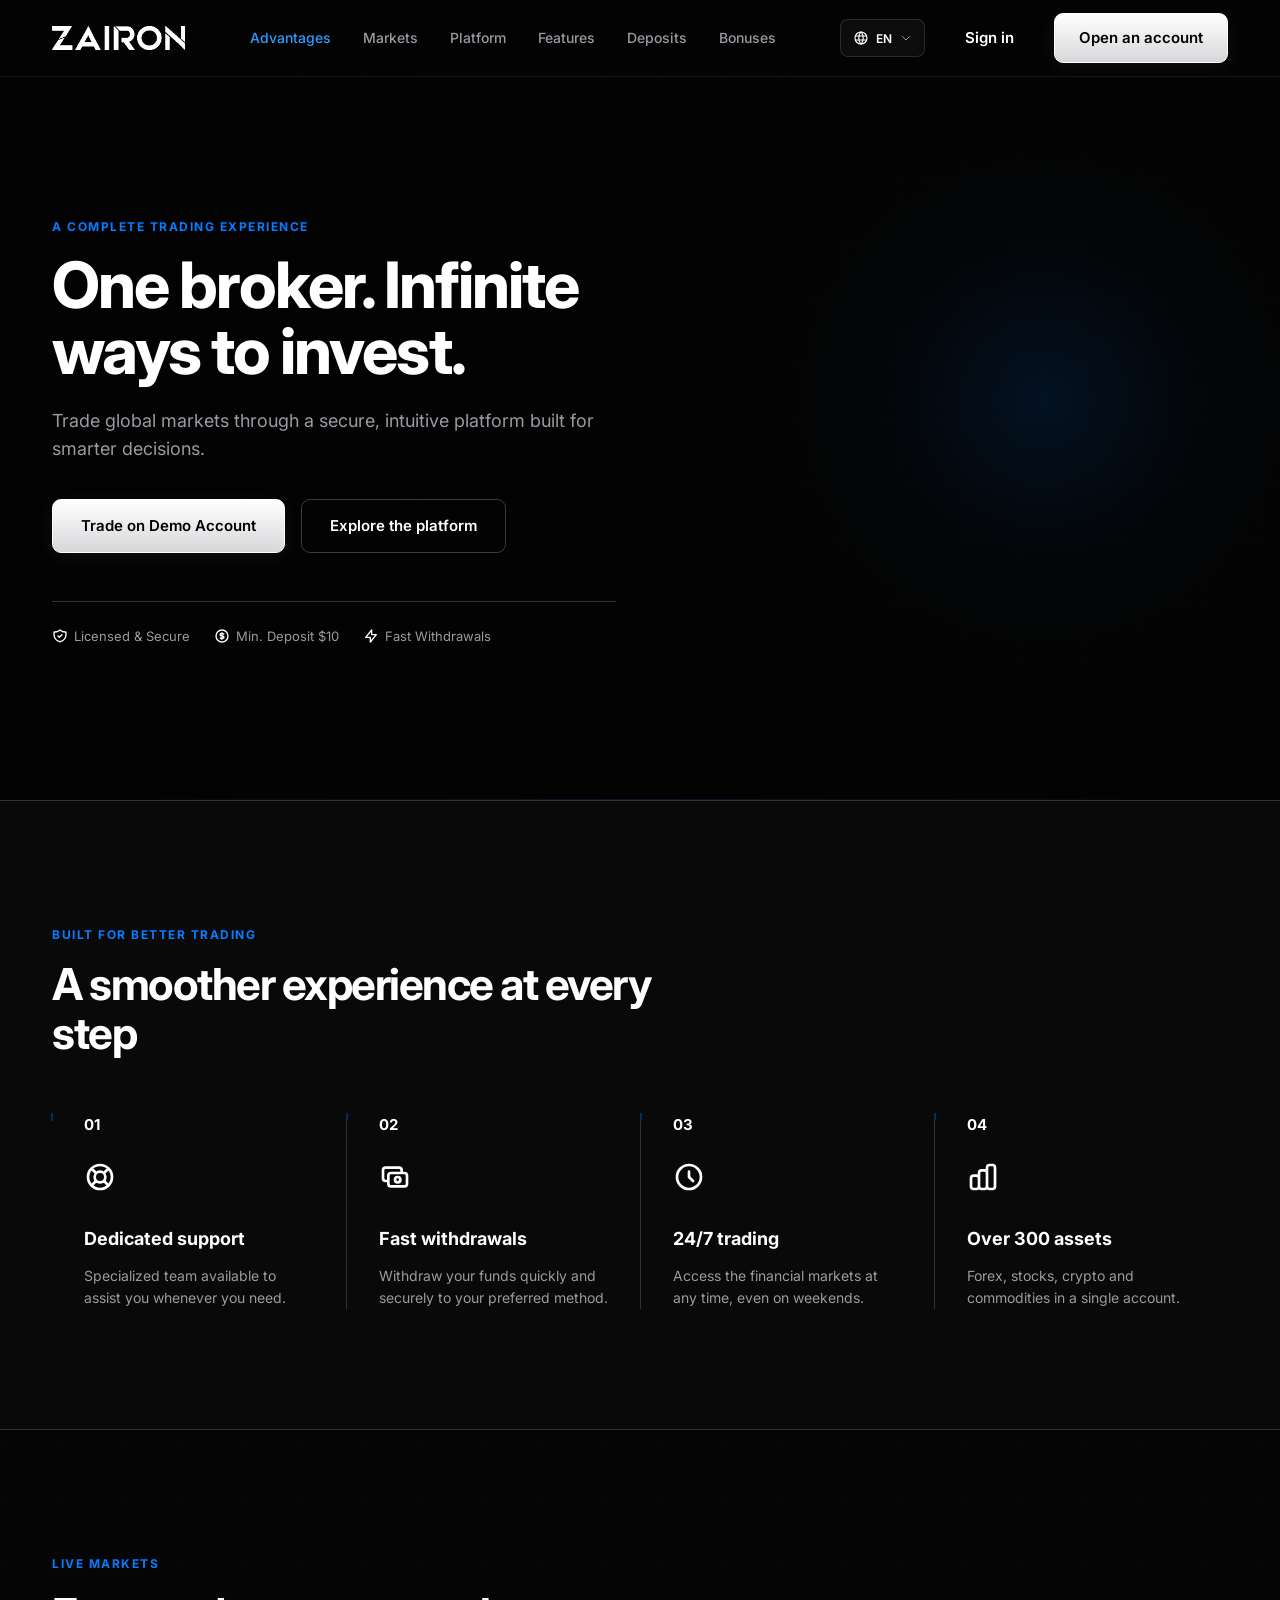
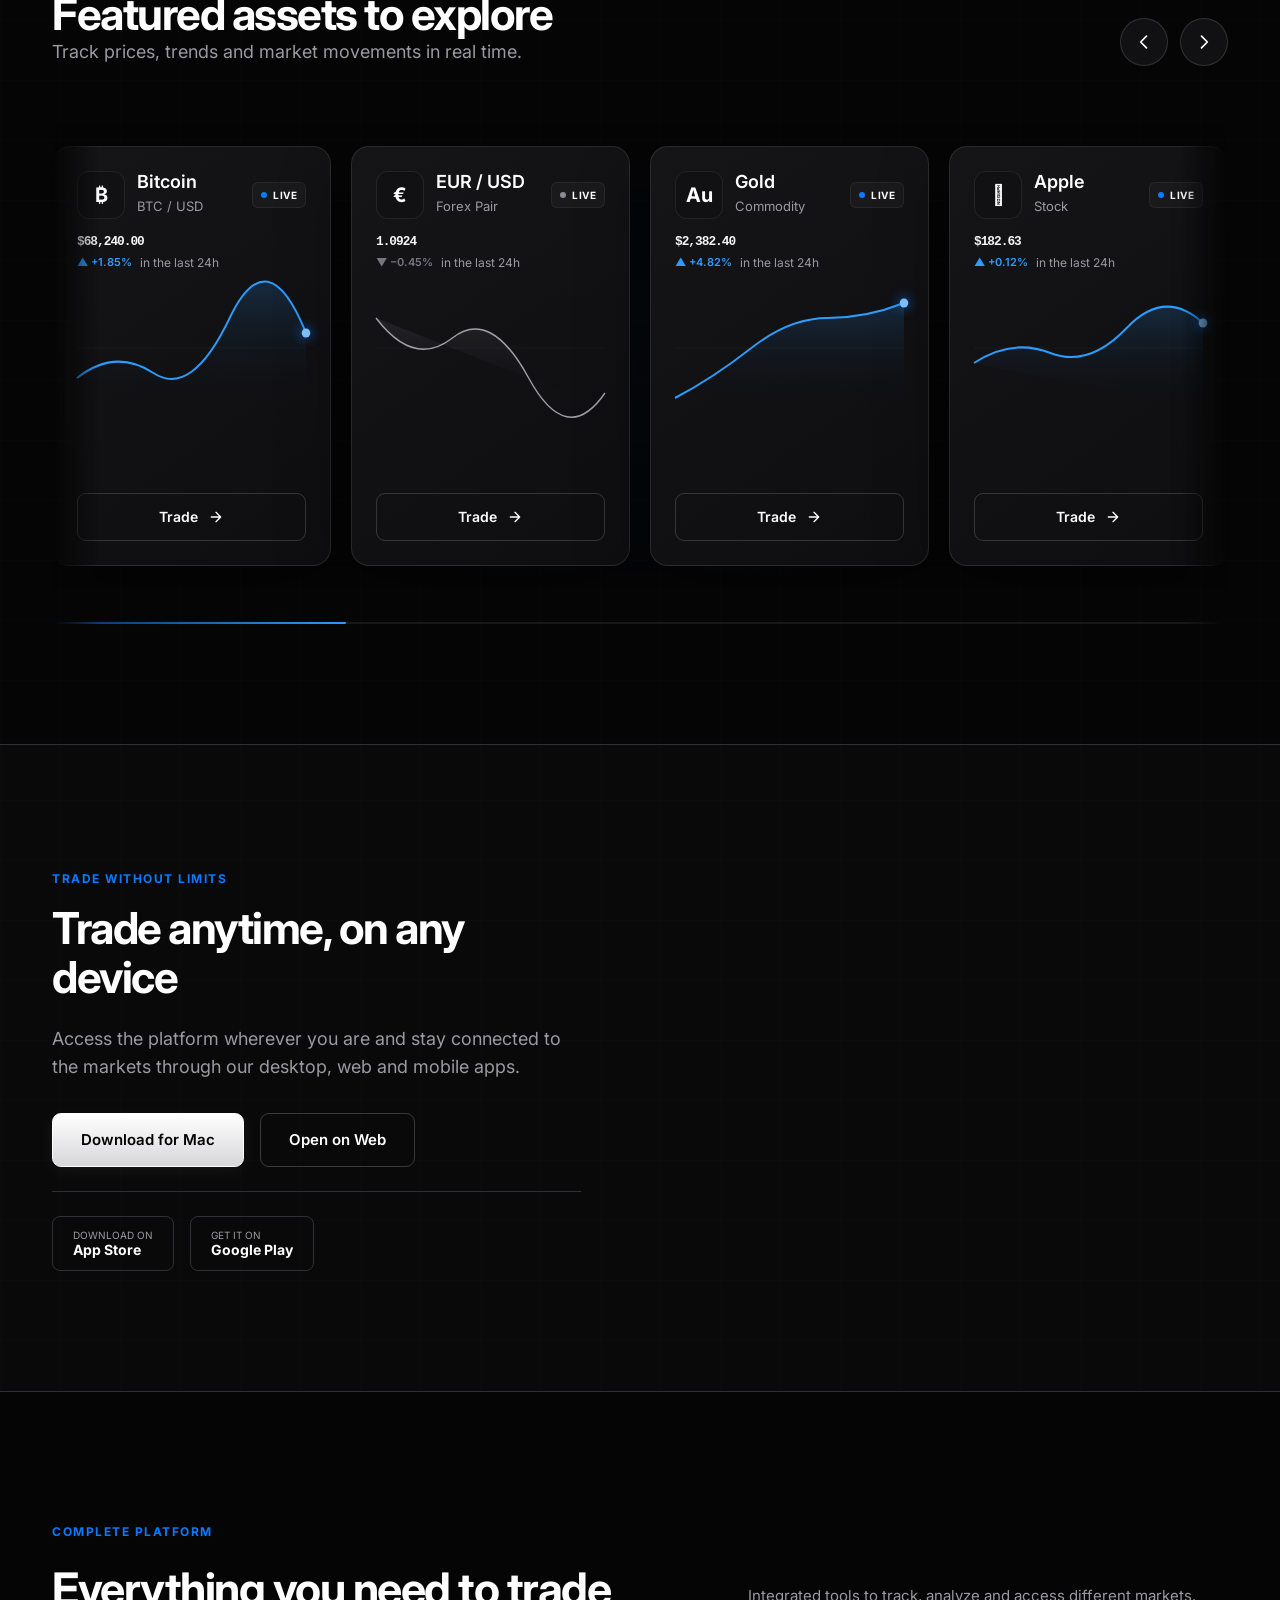
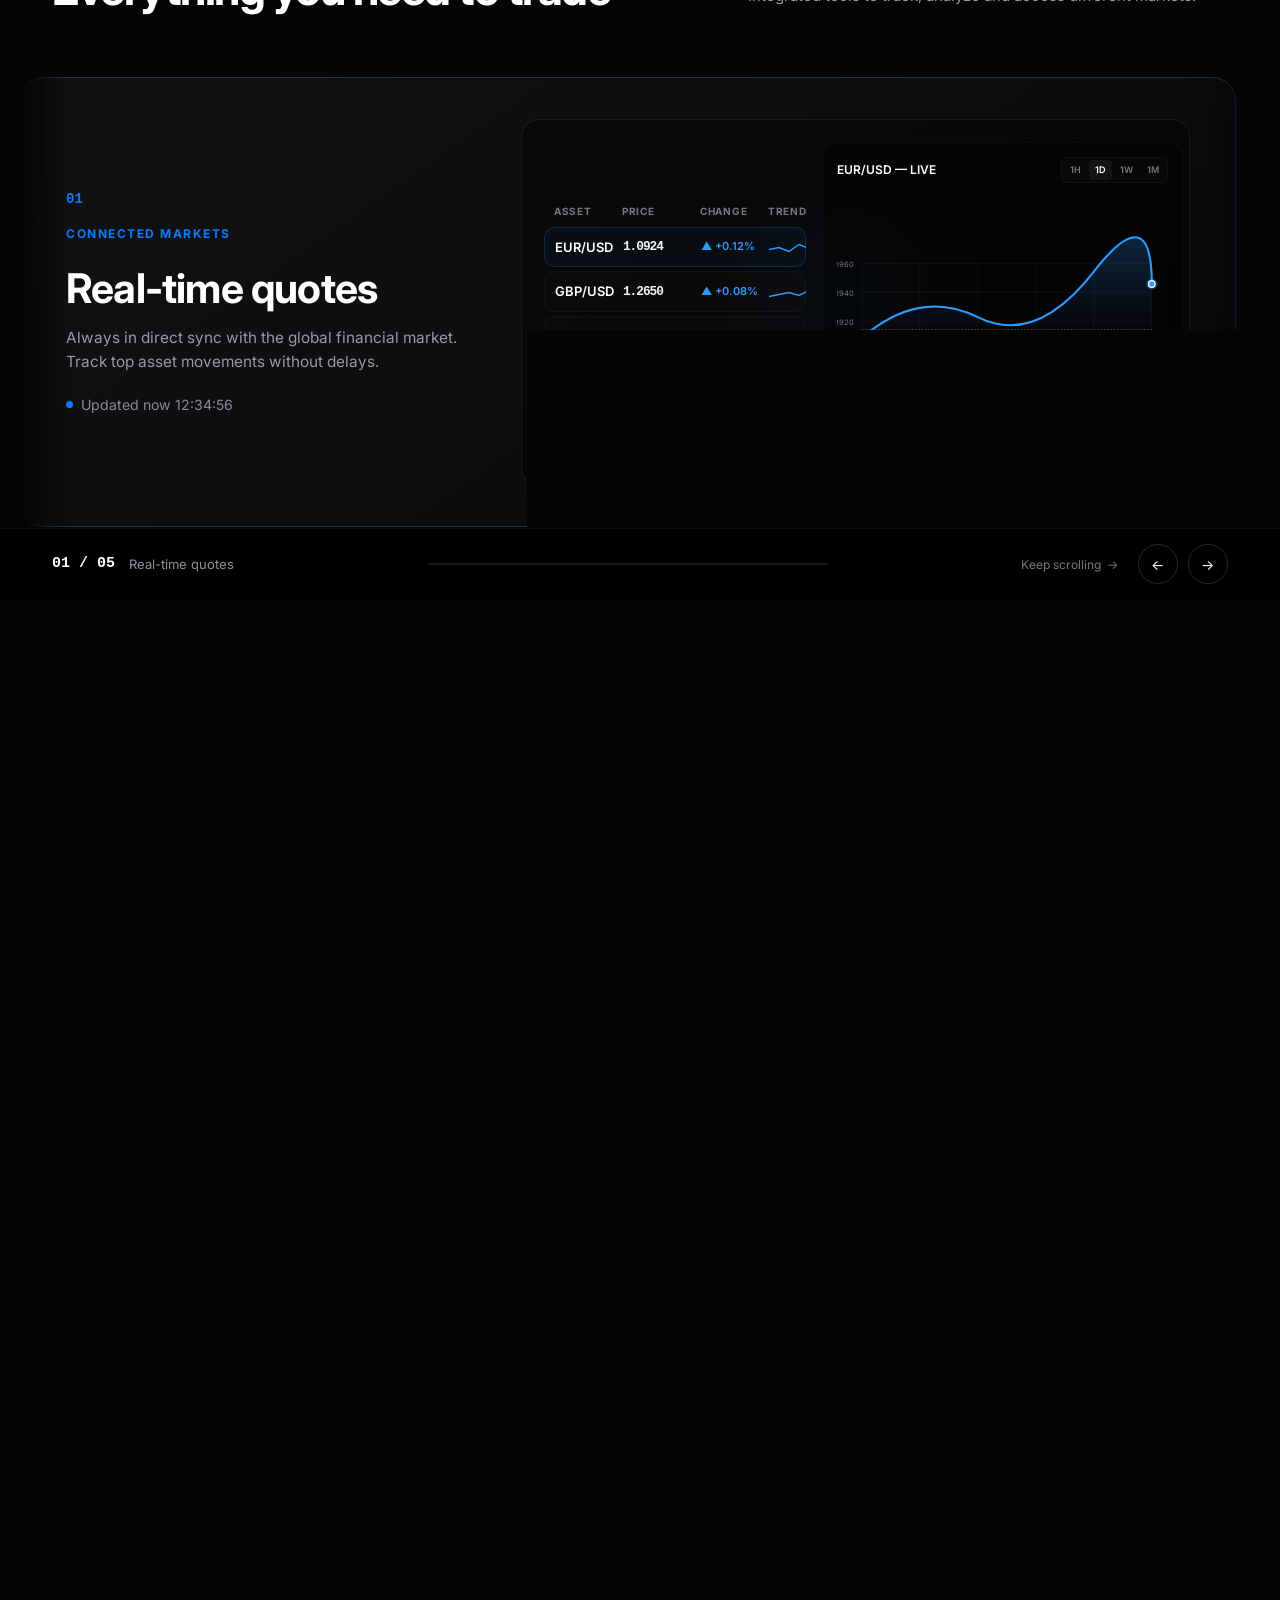
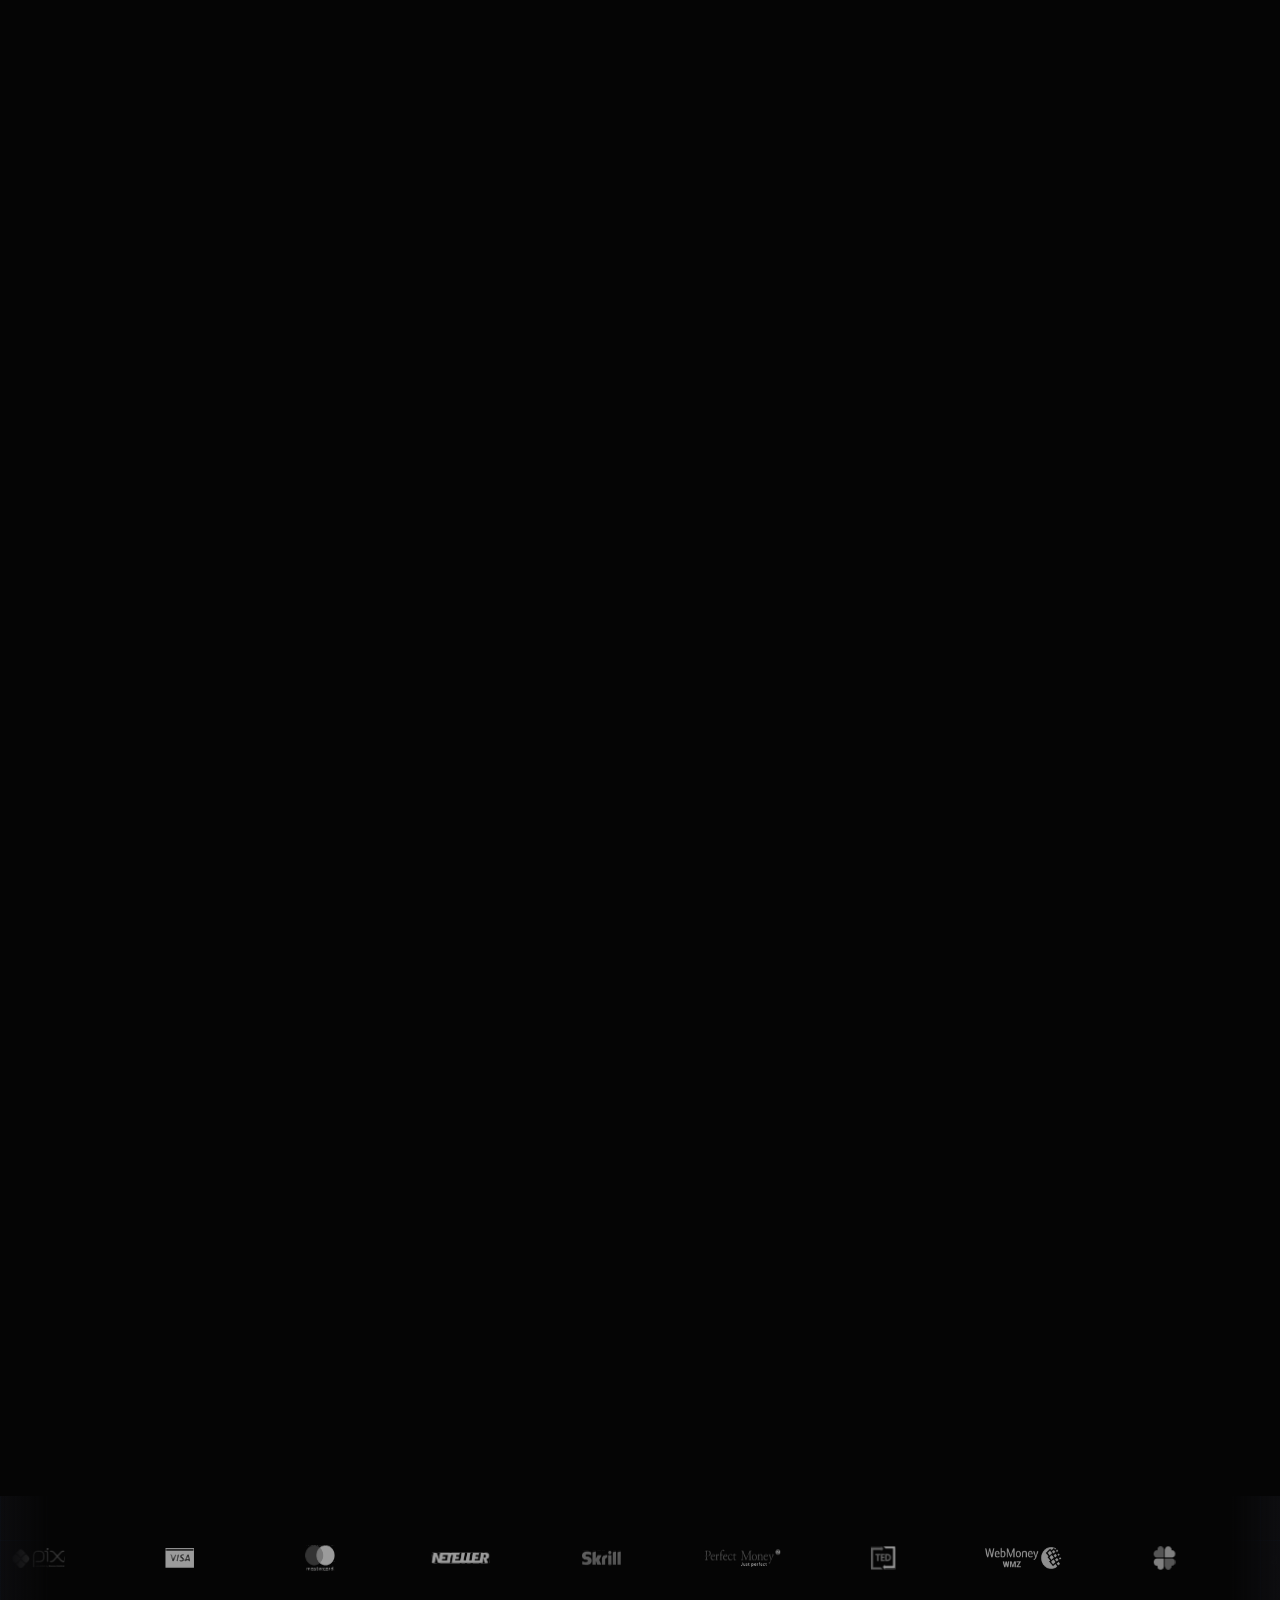
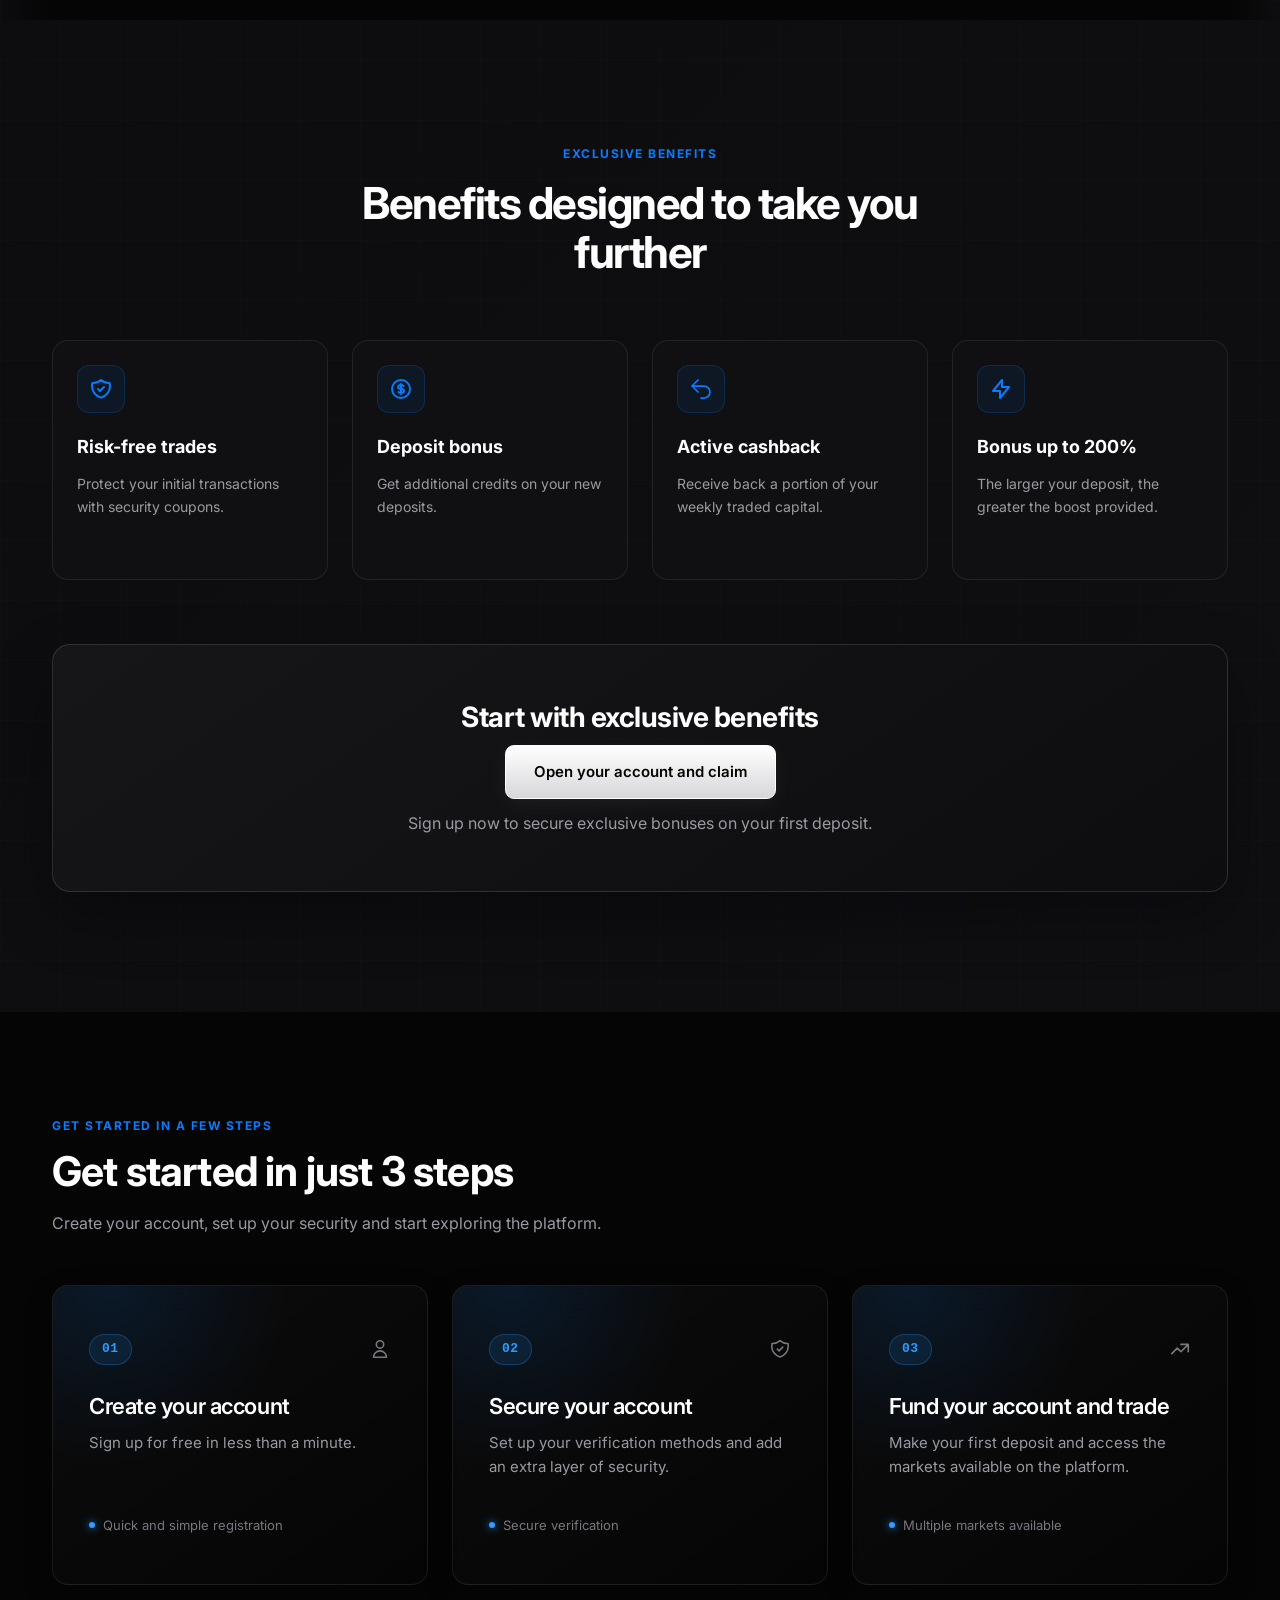
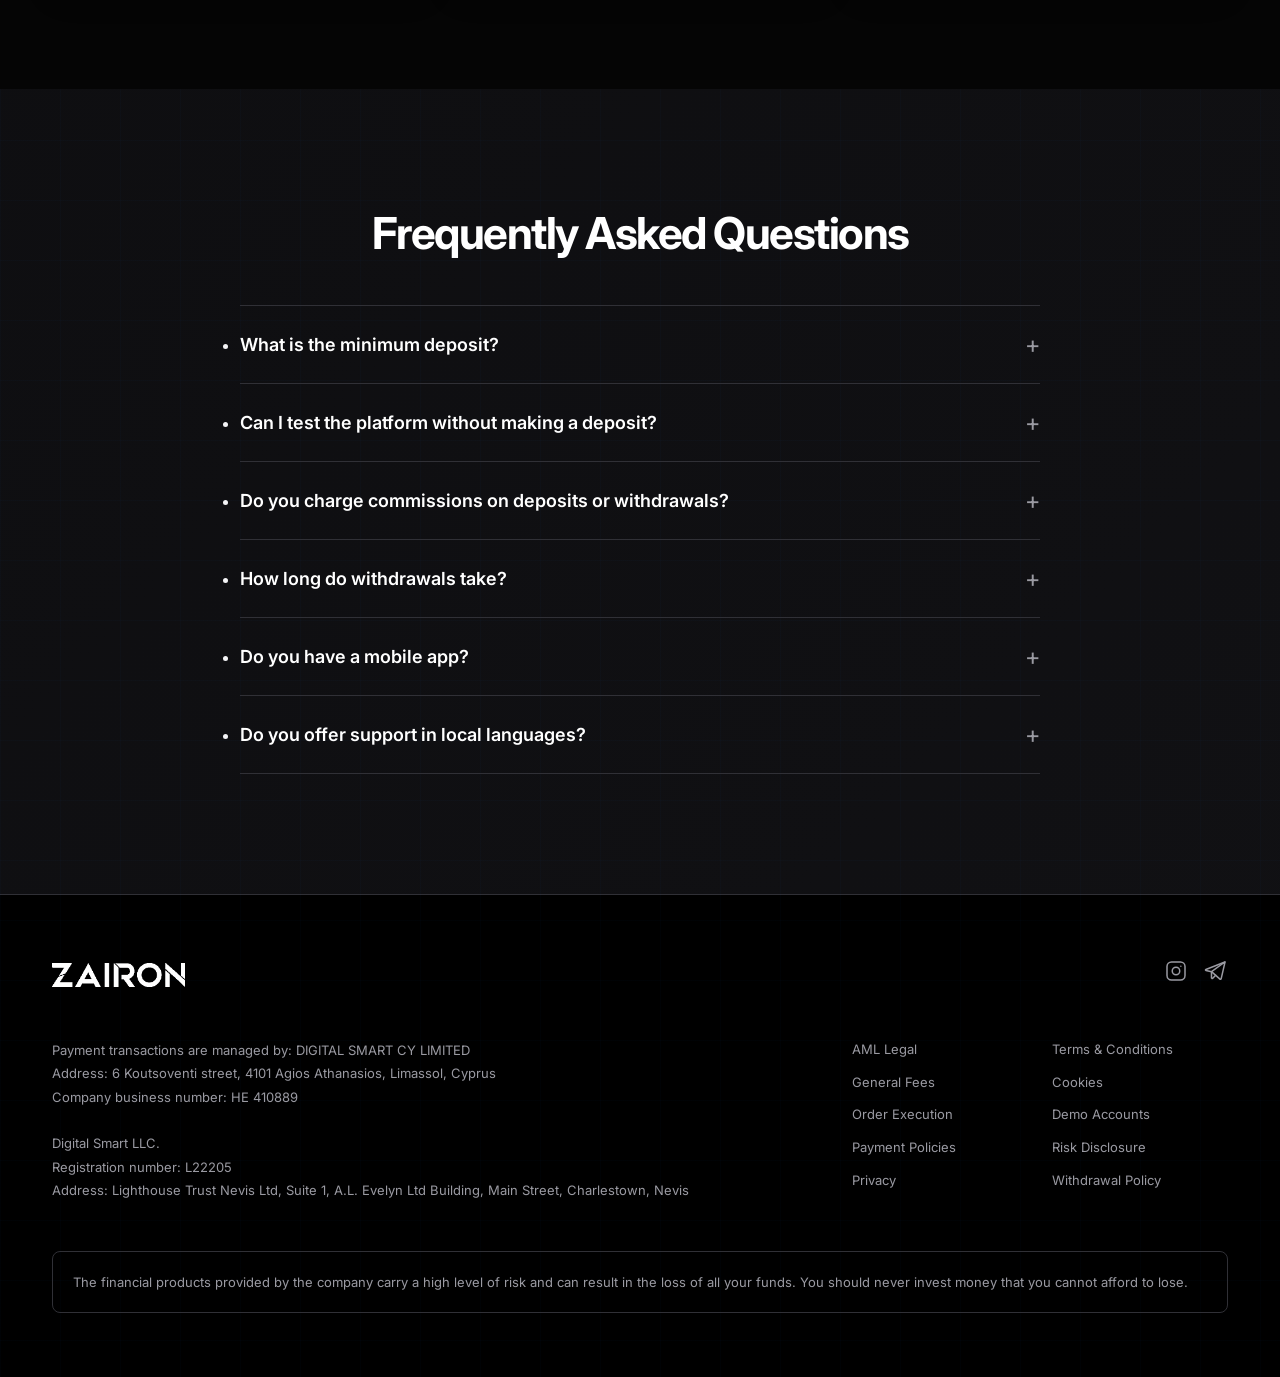
==== commit fbe1de0a: "fix: connect next and prev button click listeners for featured assets carousel" ====
--- a/index.html
+++ b/index.html
@@ -14,7 +14,7 @@
   <meta property="og:description" id="og-desc" content="Trade global markets through a secure, intuitive platform built for smarter decisions." />
   <meta name="twitter:title" id="tw-title" content="ZAIRON — One Broker. Infinite Ways to Invest." />
   <meta name="twitter:description" id="tw-desc" content="Trade global markets through a secure, intuitive platform built for smarter decisions." />
-  <link rel="stylesheet" href="style.css?v=6" />
+  <link rel="stylesheet" href="style.css?v=7" />
 </head>
 <body>
 
@@ -1502,6 +1502,6 @@
   </section>
 
   <!-- Interactive script -->
-  <script src="script.js?v=3"></script>
+  <script src="script.js?v=7?v=7"></script>
 </body>
 </html>
--- a/style.css
+++ b/style.css
@@ -5900,3 +5900,20 @@
     -webkit-mask-image: linear-gradient(to right, transparent 0%, #000 3%, #000 97%, transparent 100%) !important;
   }
 }
+
+
+
+/* =========================================================
+   FEATURED ASSETS CAROUSEL SMOOTH OVERFLOW & NO SCROLLBAR
+   ========================================================= */
+.assets-carousel-wrapper {
+  width: 100% !important;
+  overflow-x: auto !important;
+  scroll-behavior: smooth !important;
+  scrollbar-width: none !important;
+  -ms-overflow-style: none !important;
+}
+
+.assets-carousel-wrapper::-webkit-scrollbar {
+  display: none !important;
+}
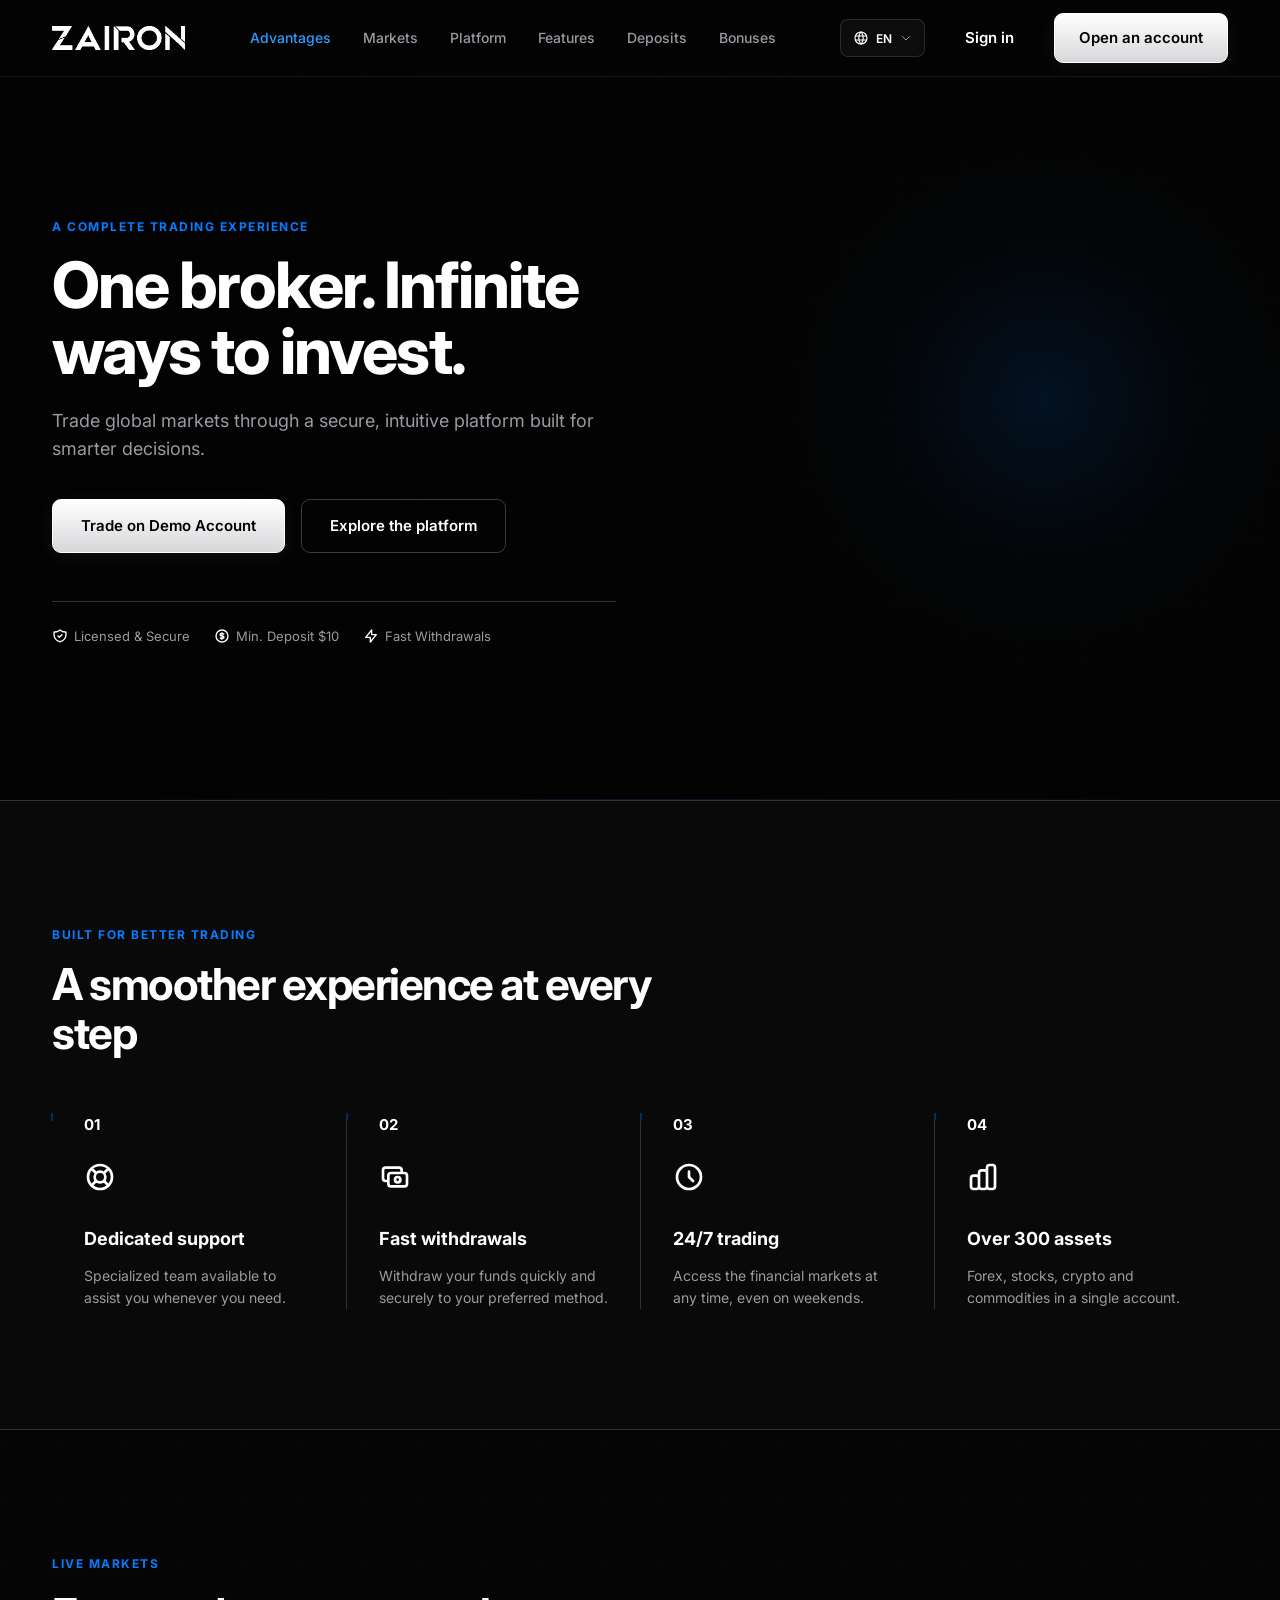
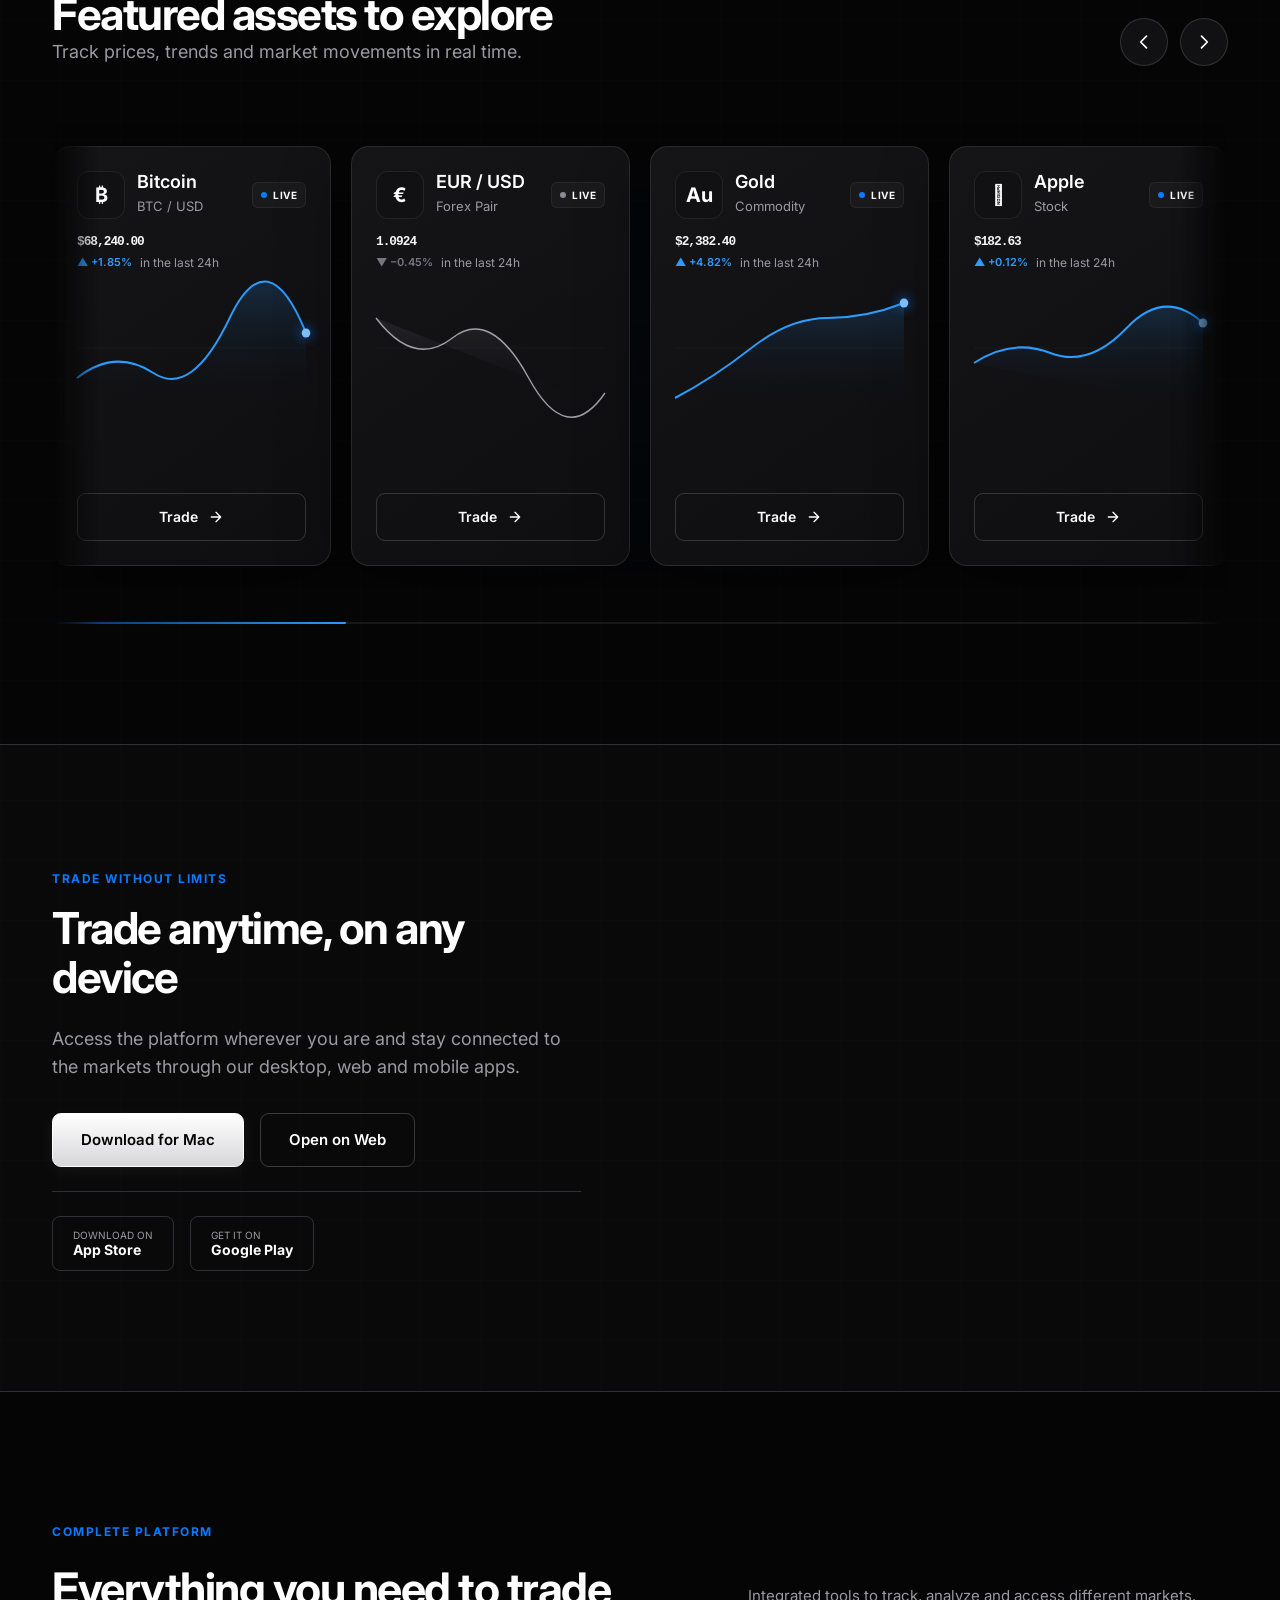
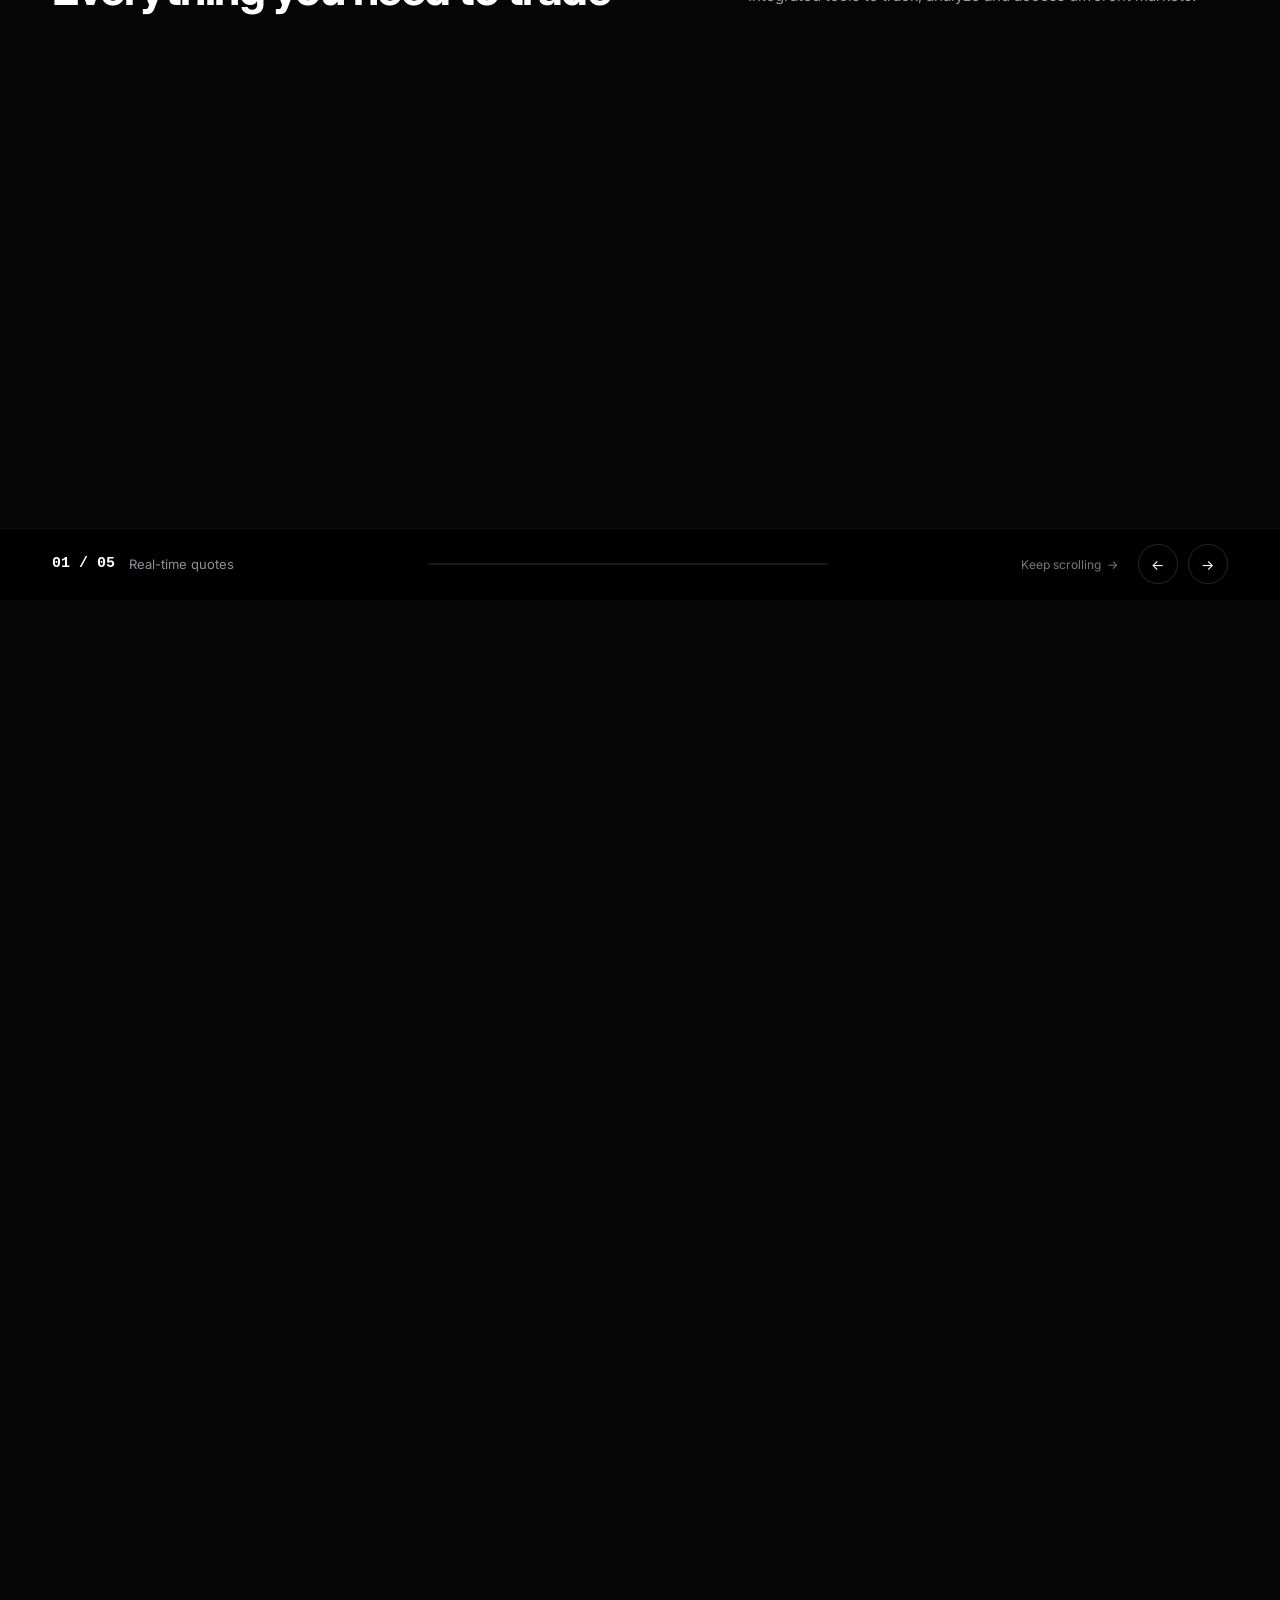
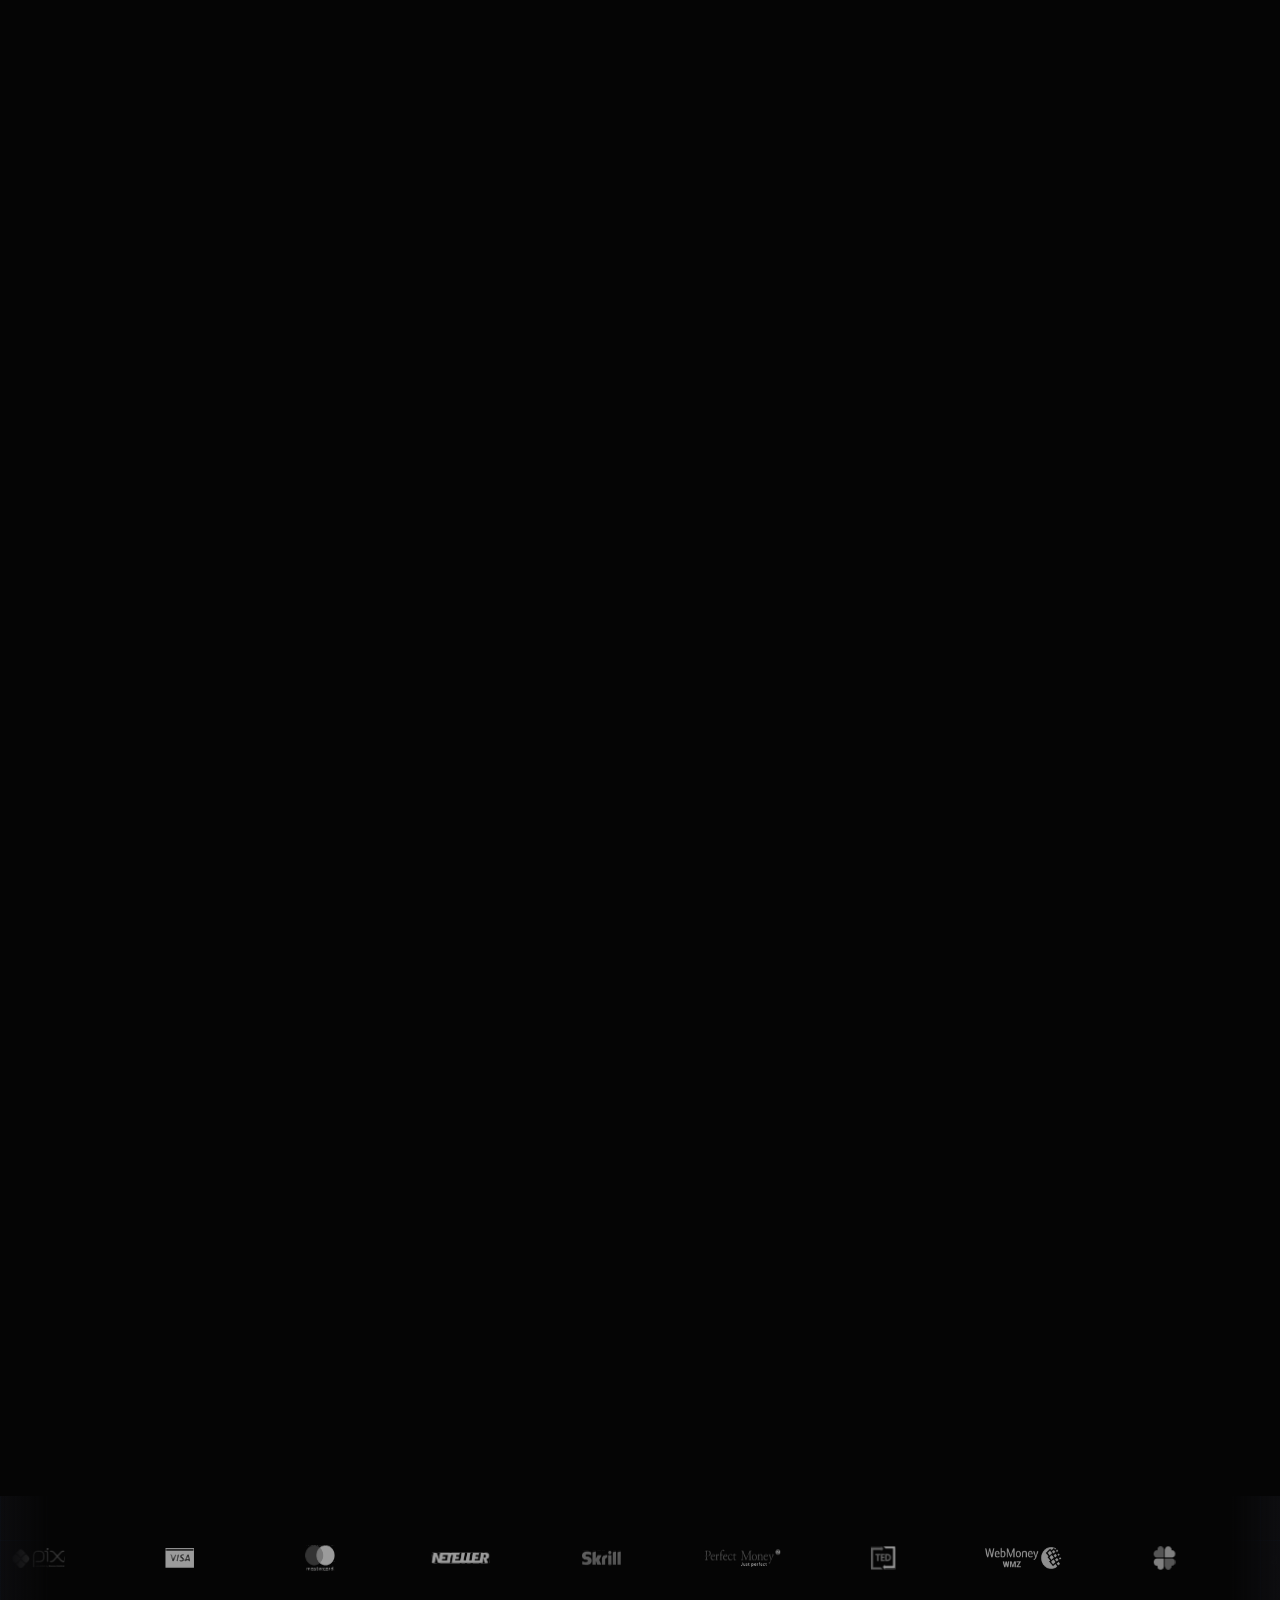
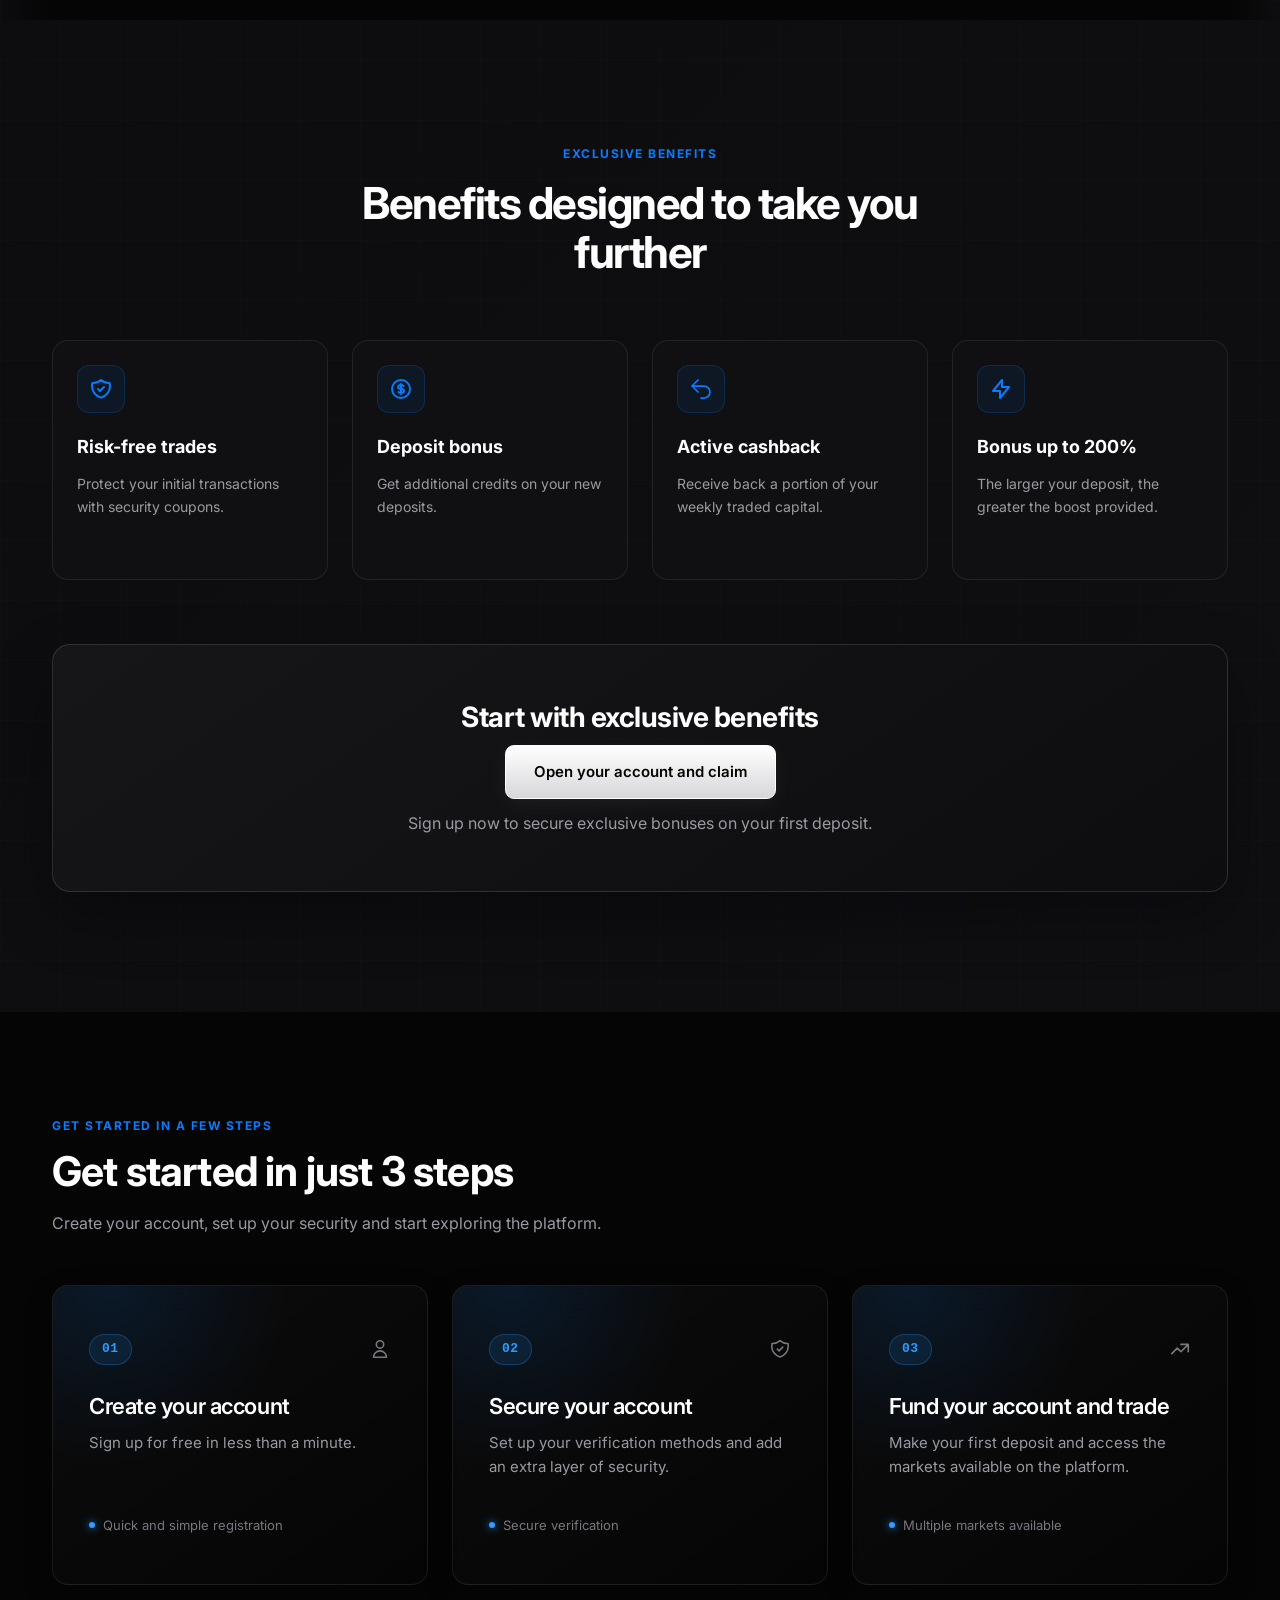
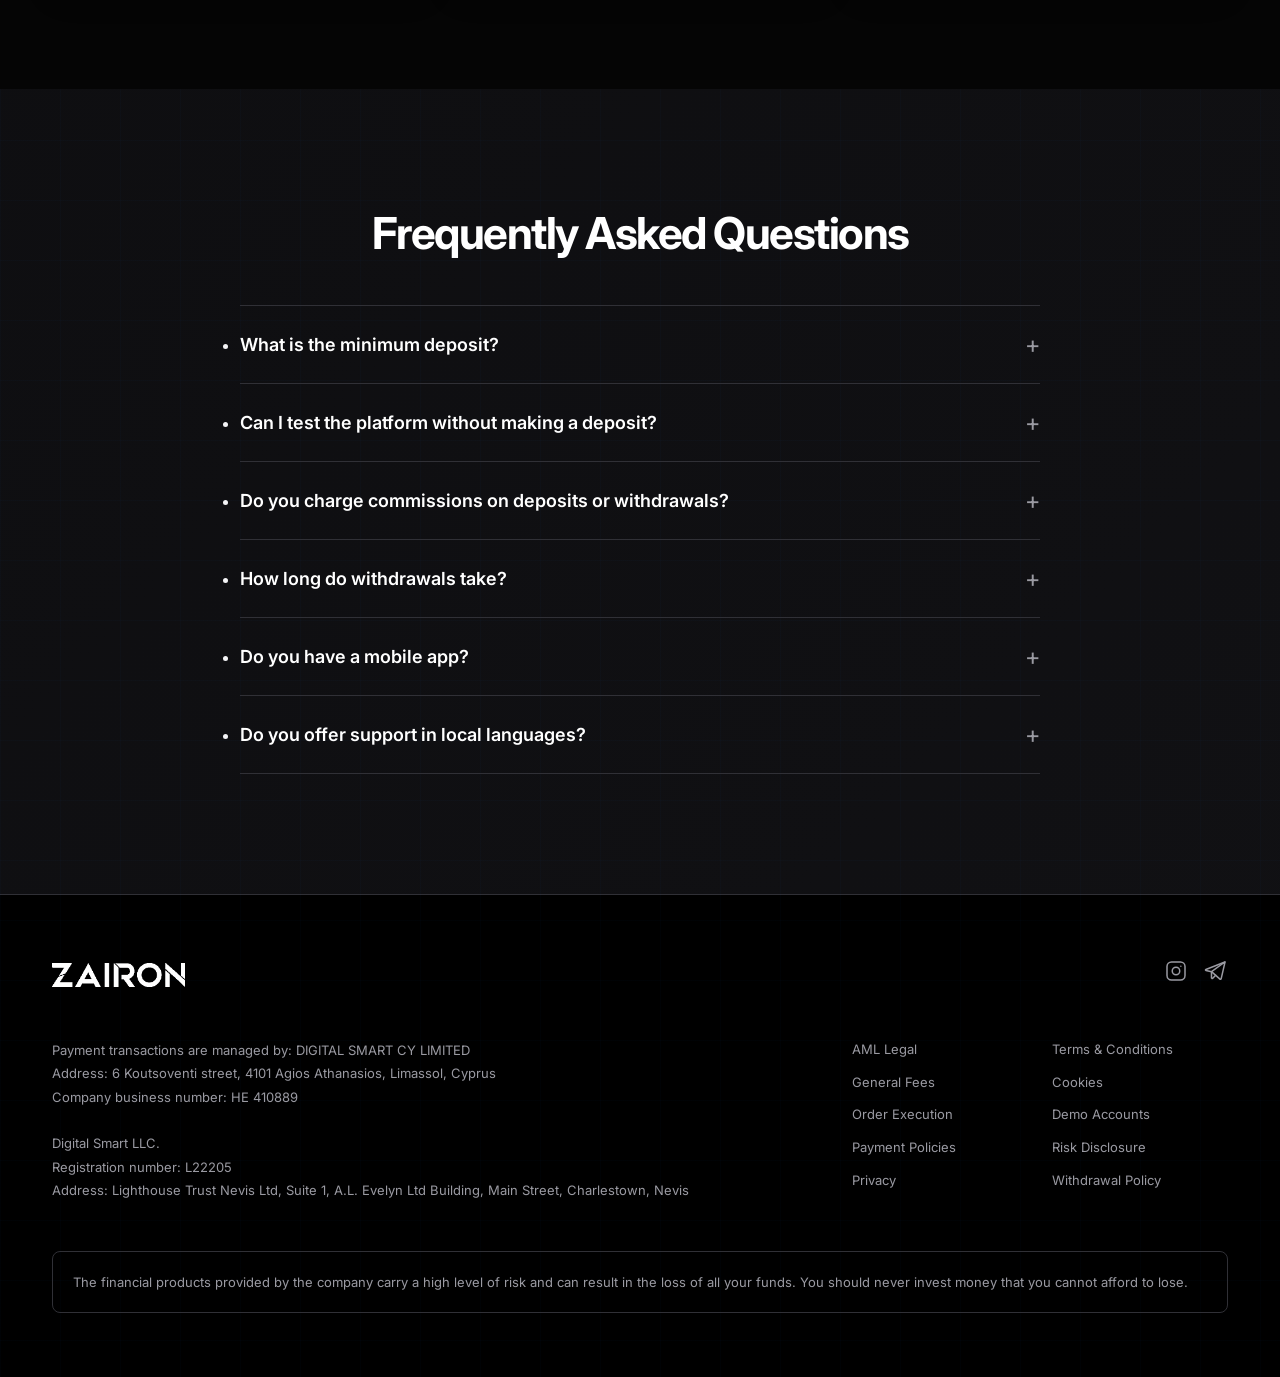
==== commit f2965b4d: "feat: convert featured assets carousel to seamless infinite loop" ====
--- a/index.html
+++ b/index.html
@@ -14,7 +14,7 @@
   <meta property="og:description" id="og-desc" content="Trade global markets through a secure, intuitive platform built for smarter decisions." />
   <meta name="twitter:title" id="tw-title" content="ZAIRON — One Broker. Infinite Ways to Invest." />
   <meta name="twitter:description" id="tw-desc" content="Trade global markets through a secure, intuitive platform built for smarter decisions." />
-  <link rel="stylesheet" href="style.css?v=7" />
+  <link rel="stylesheet" href="style.css?v=8" />
 </head>
 <body>
 
@@ -1502,6 +1502,6 @@
   </section>
 
   <!-- Interactive script -->
-  <script src="script.js?v=7?v=7"></script>
+  <script src="script.js?v=8?v=7"></script>
 </body>
 </html>
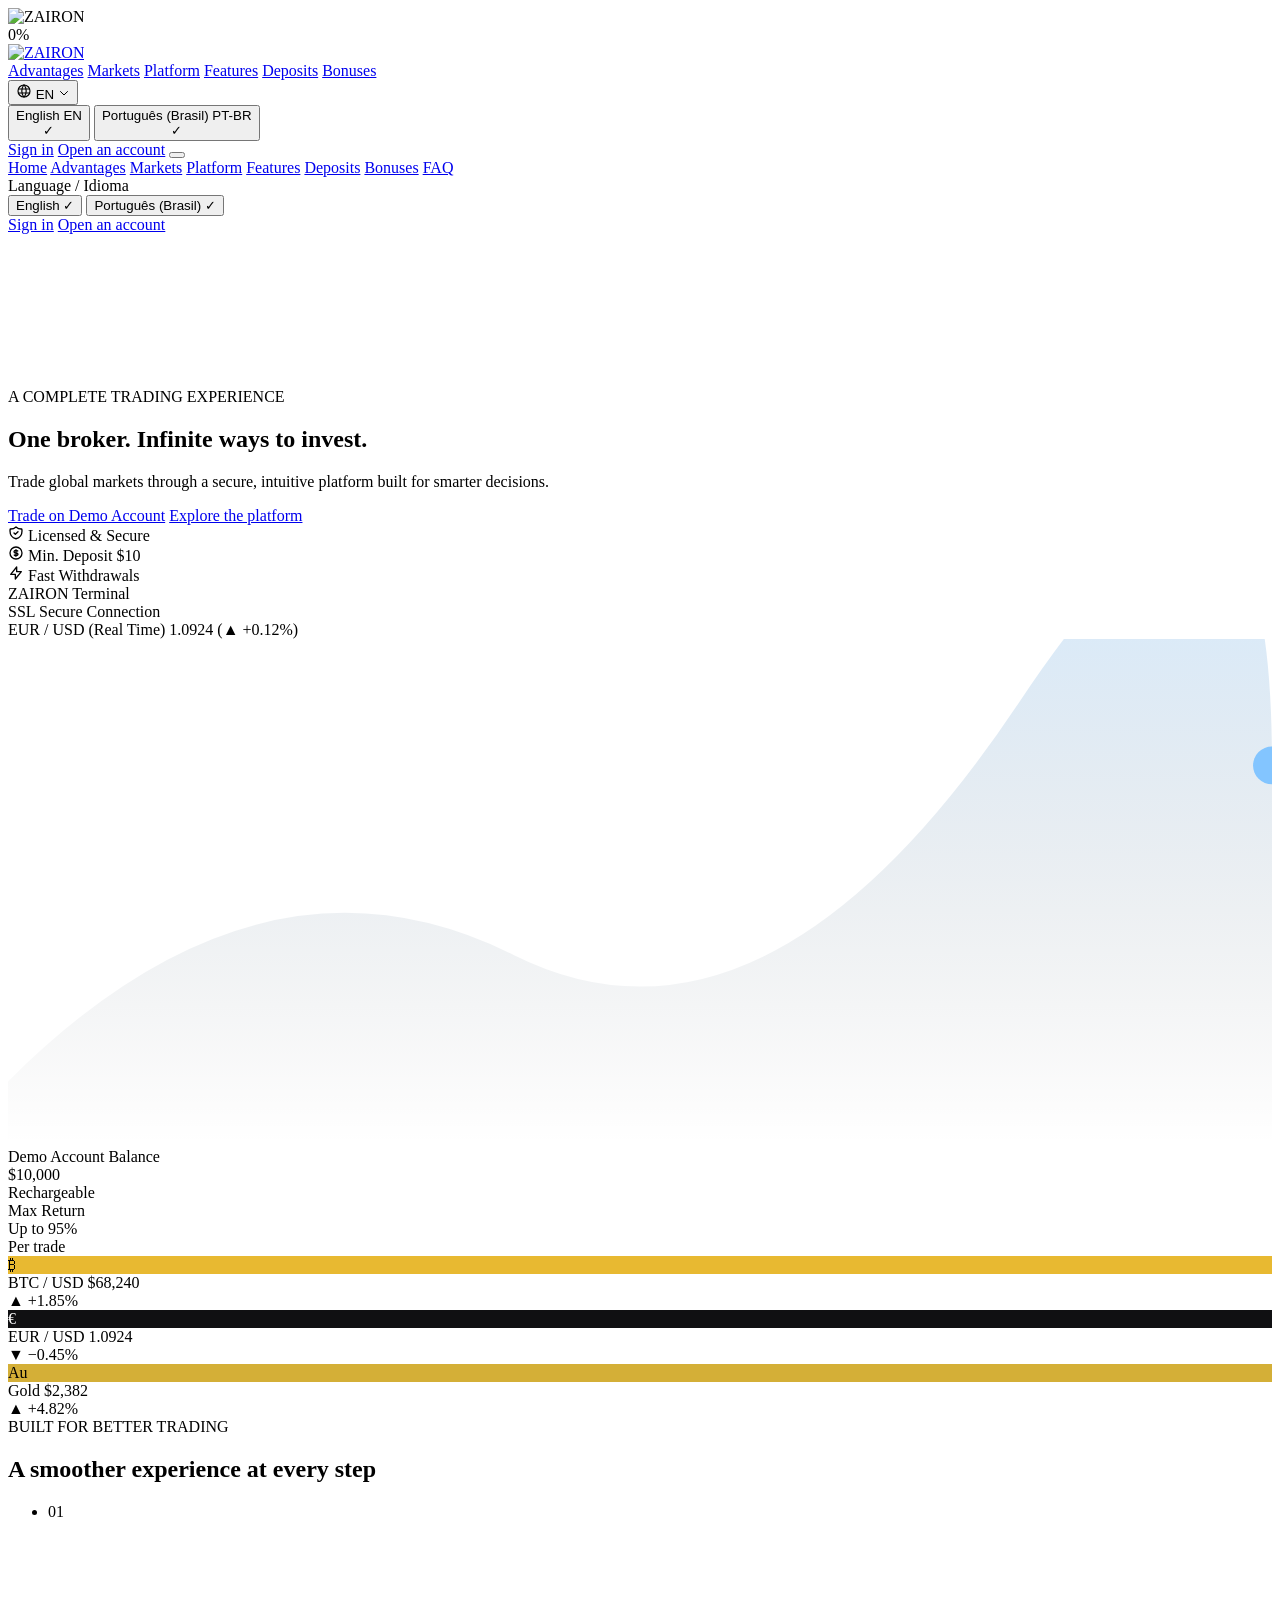
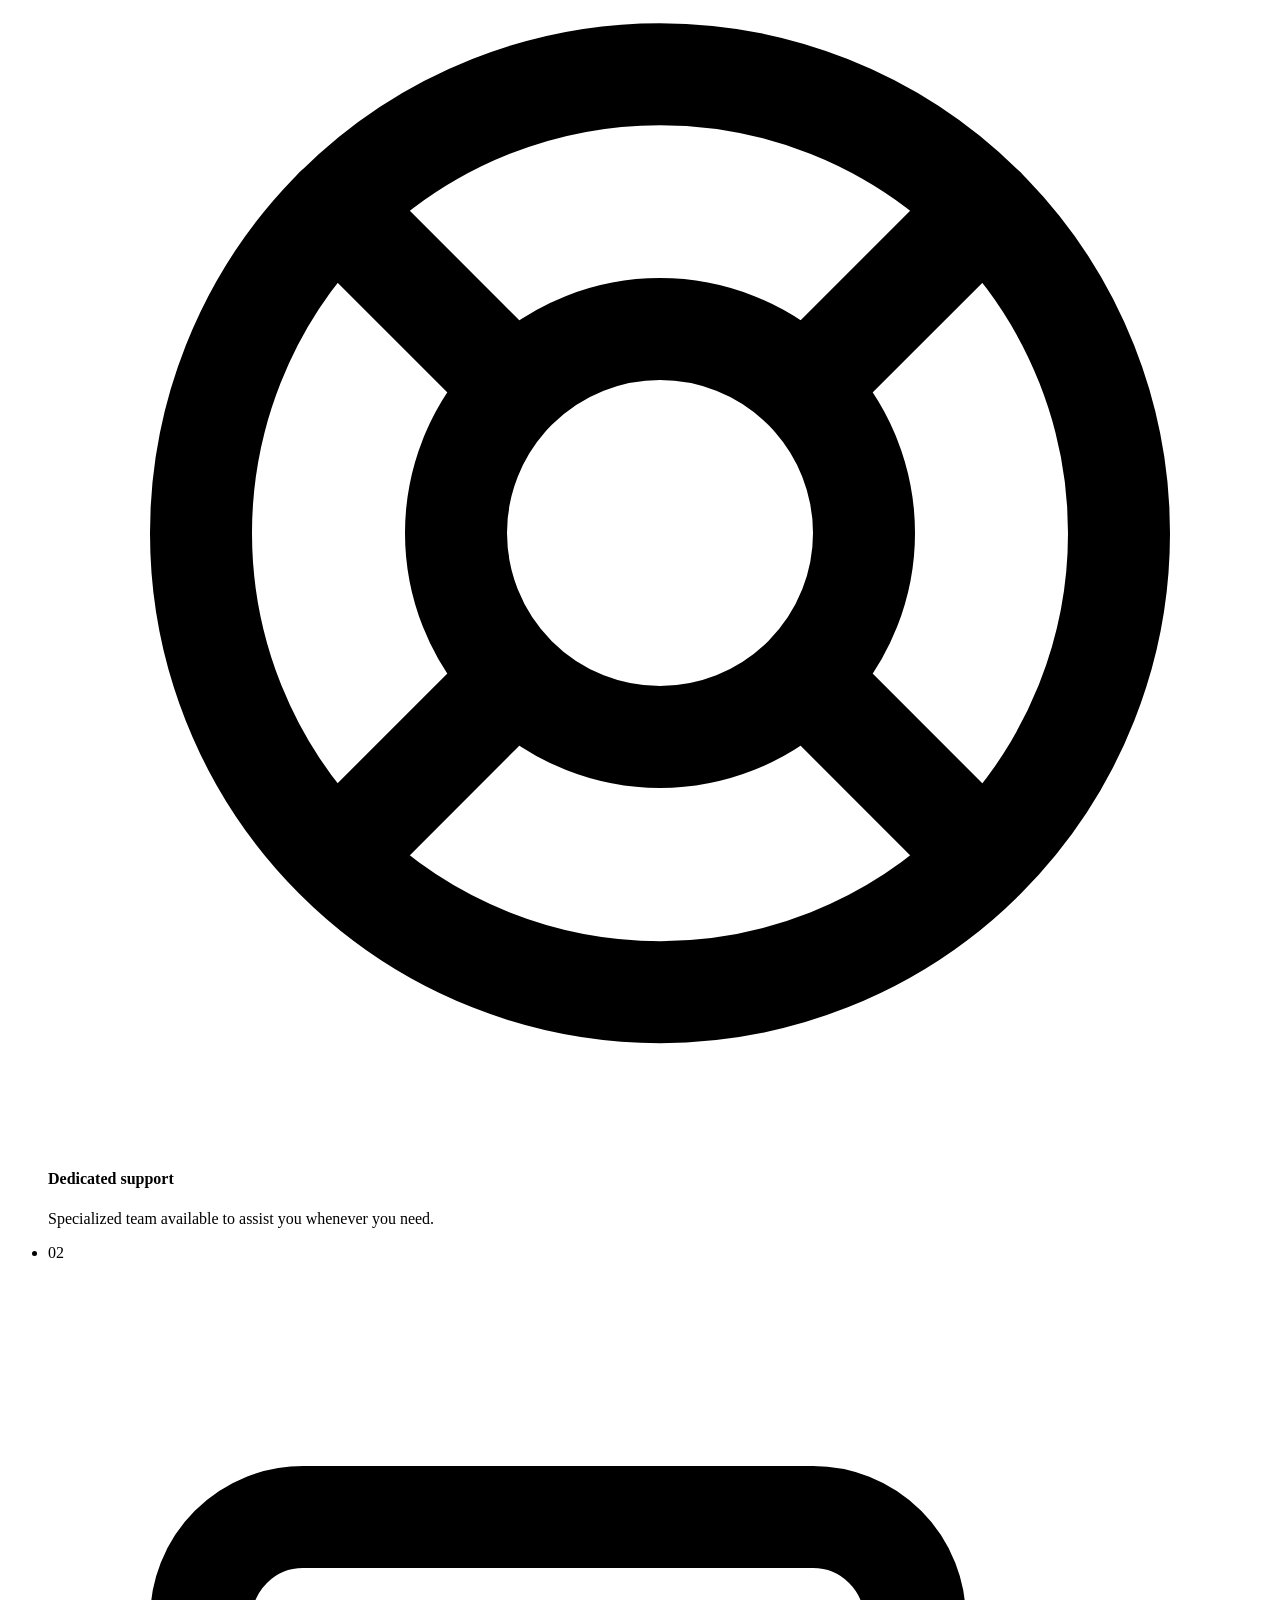
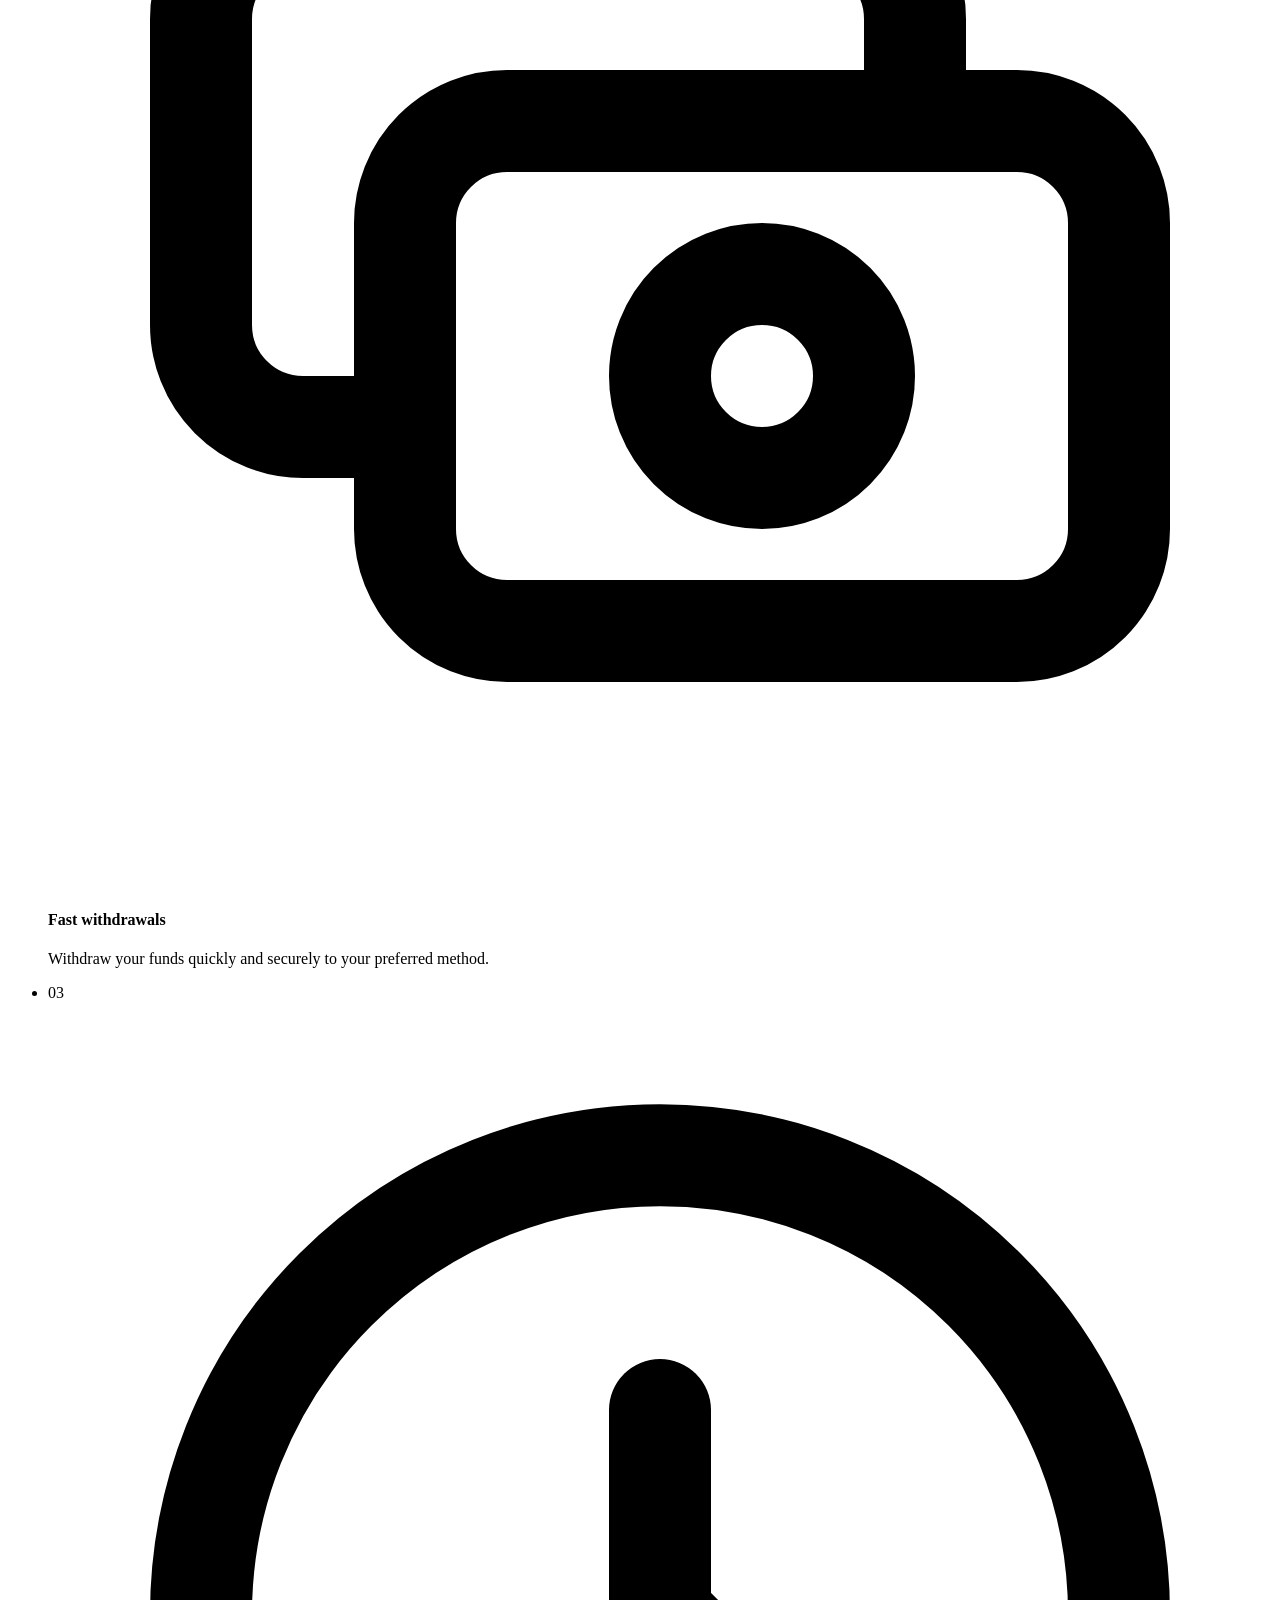
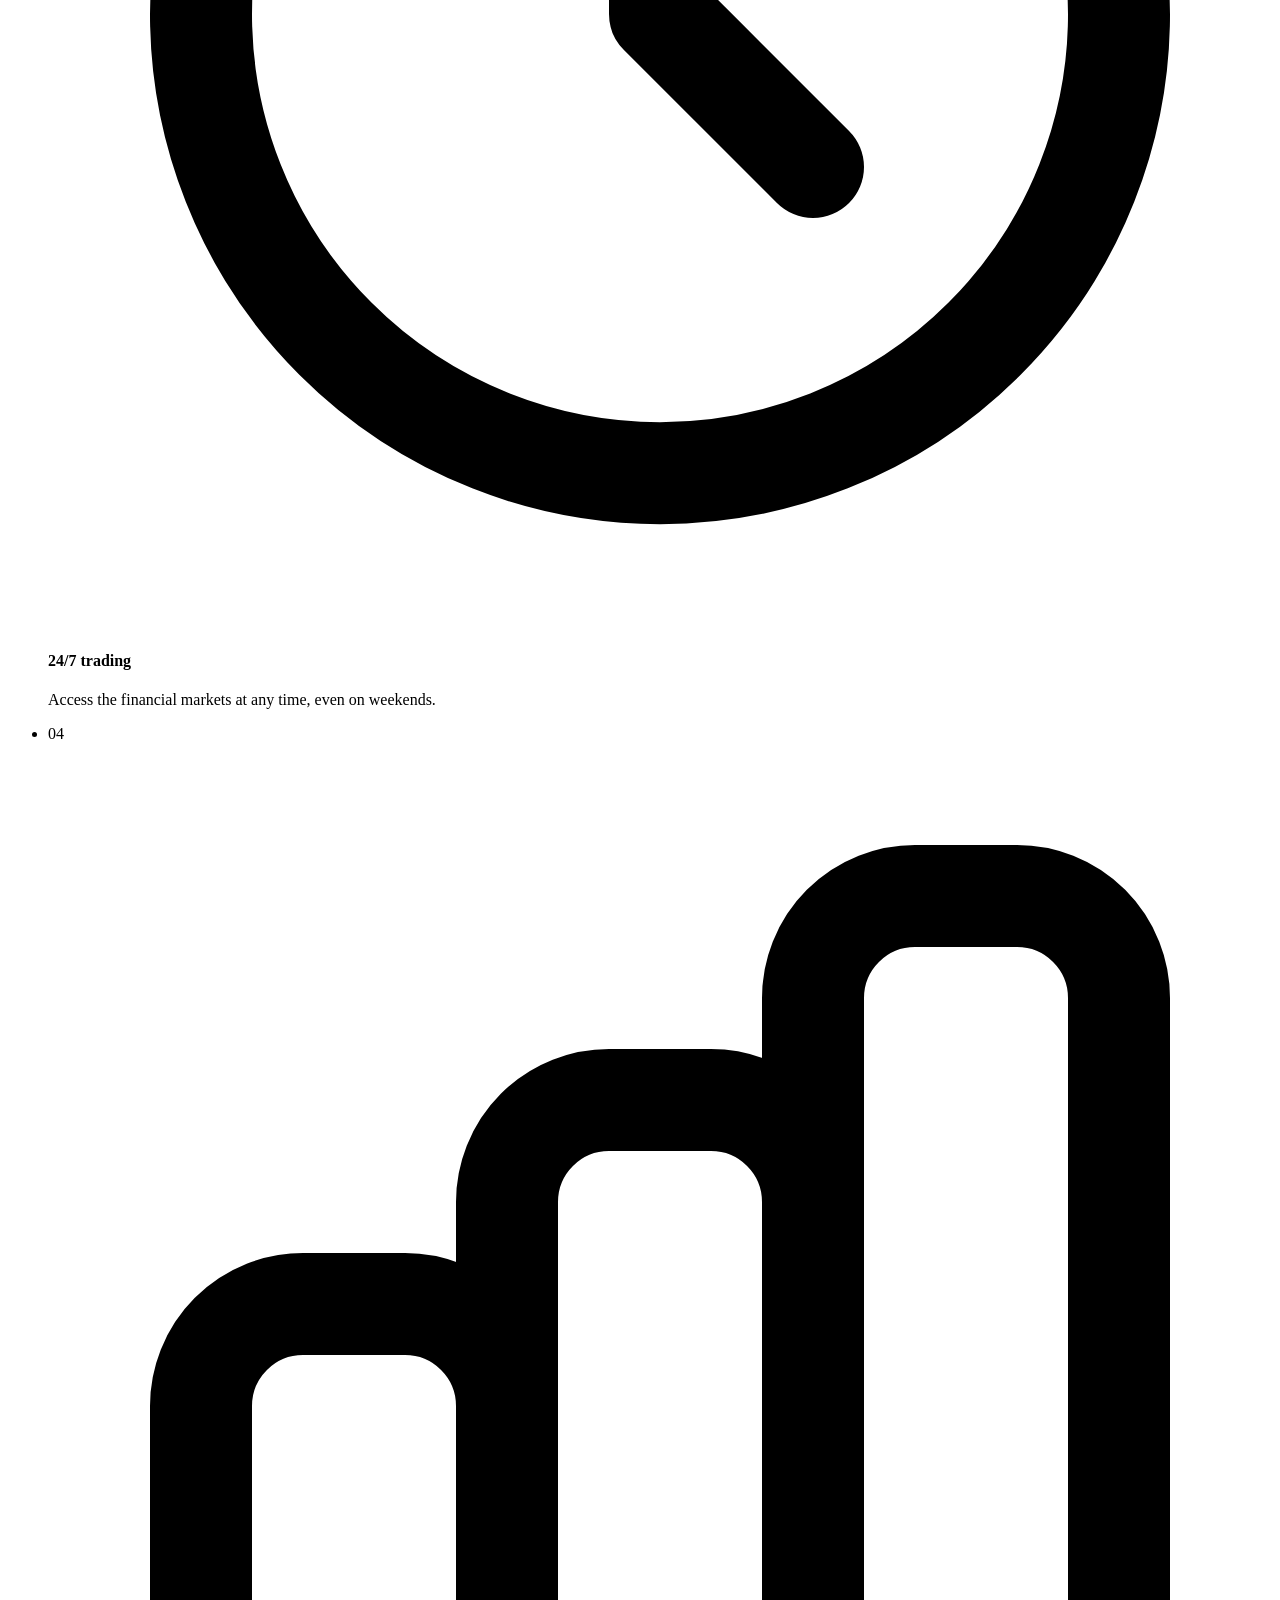
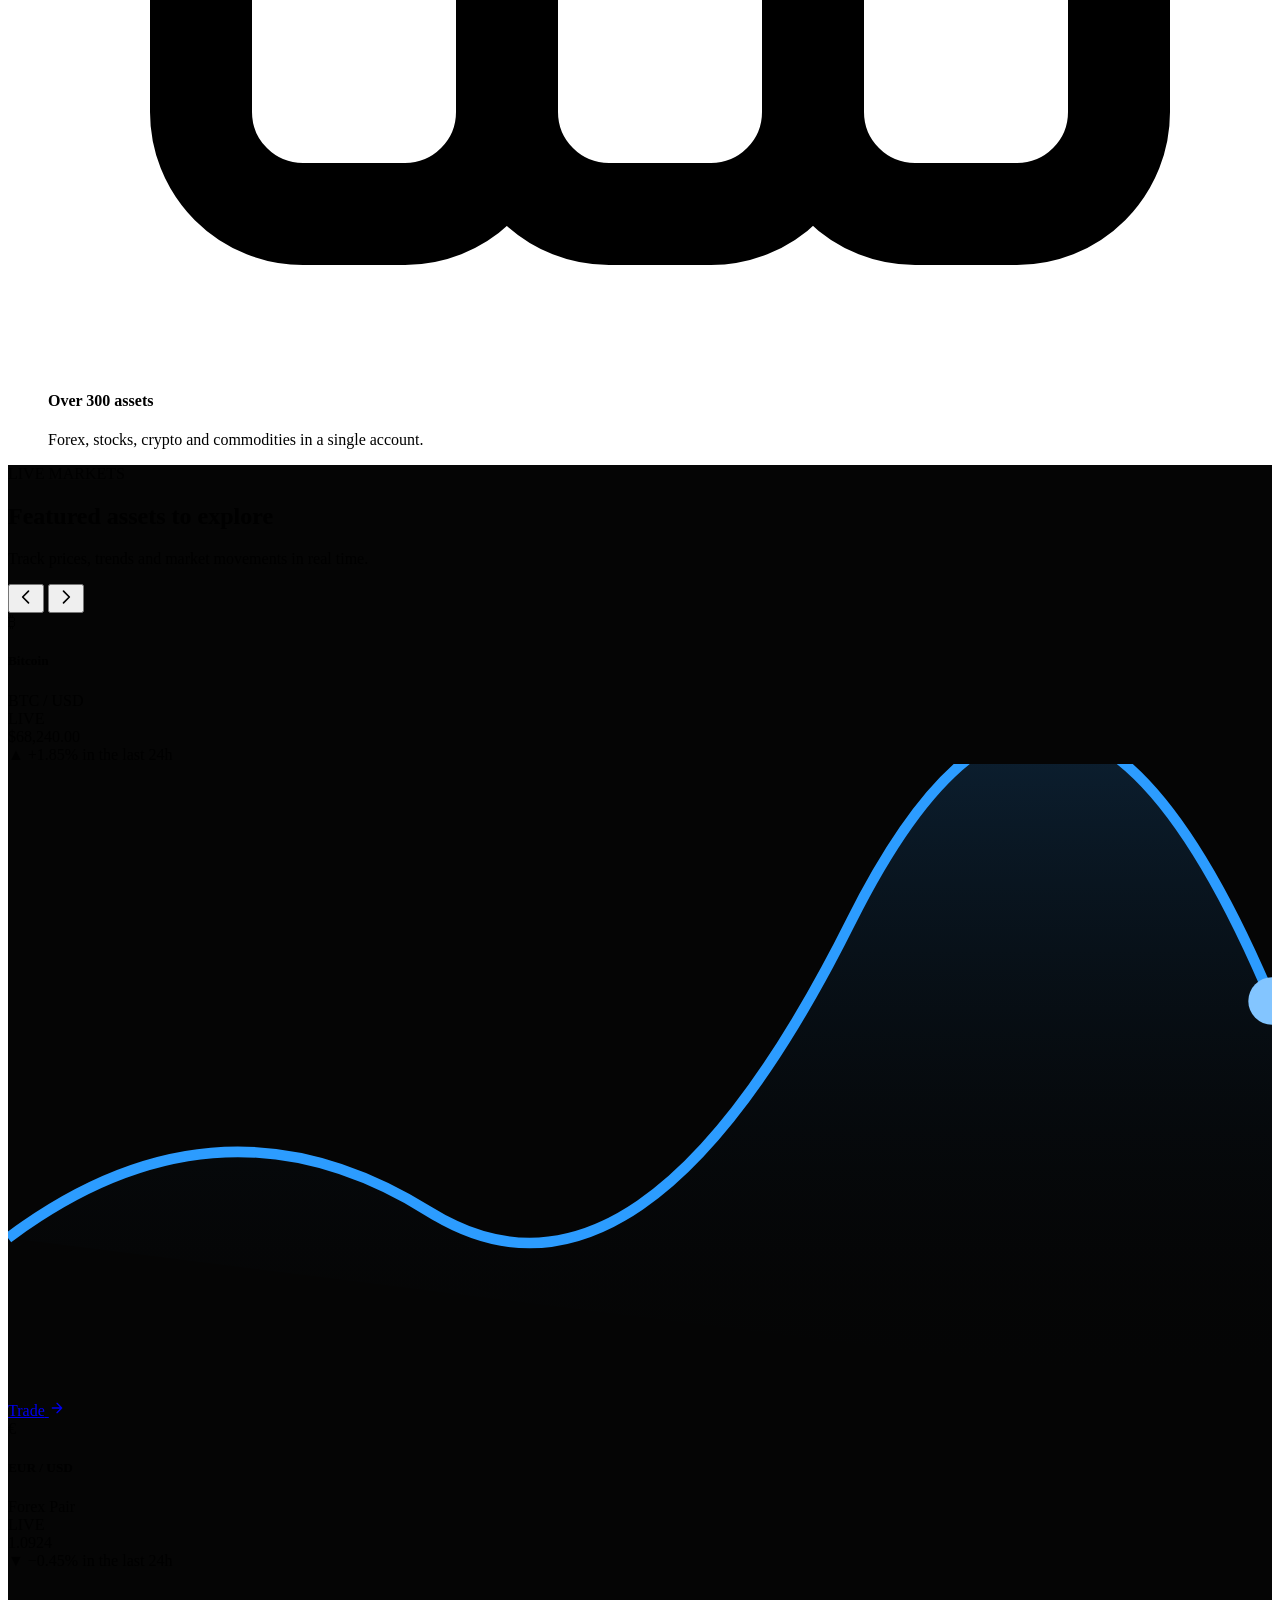
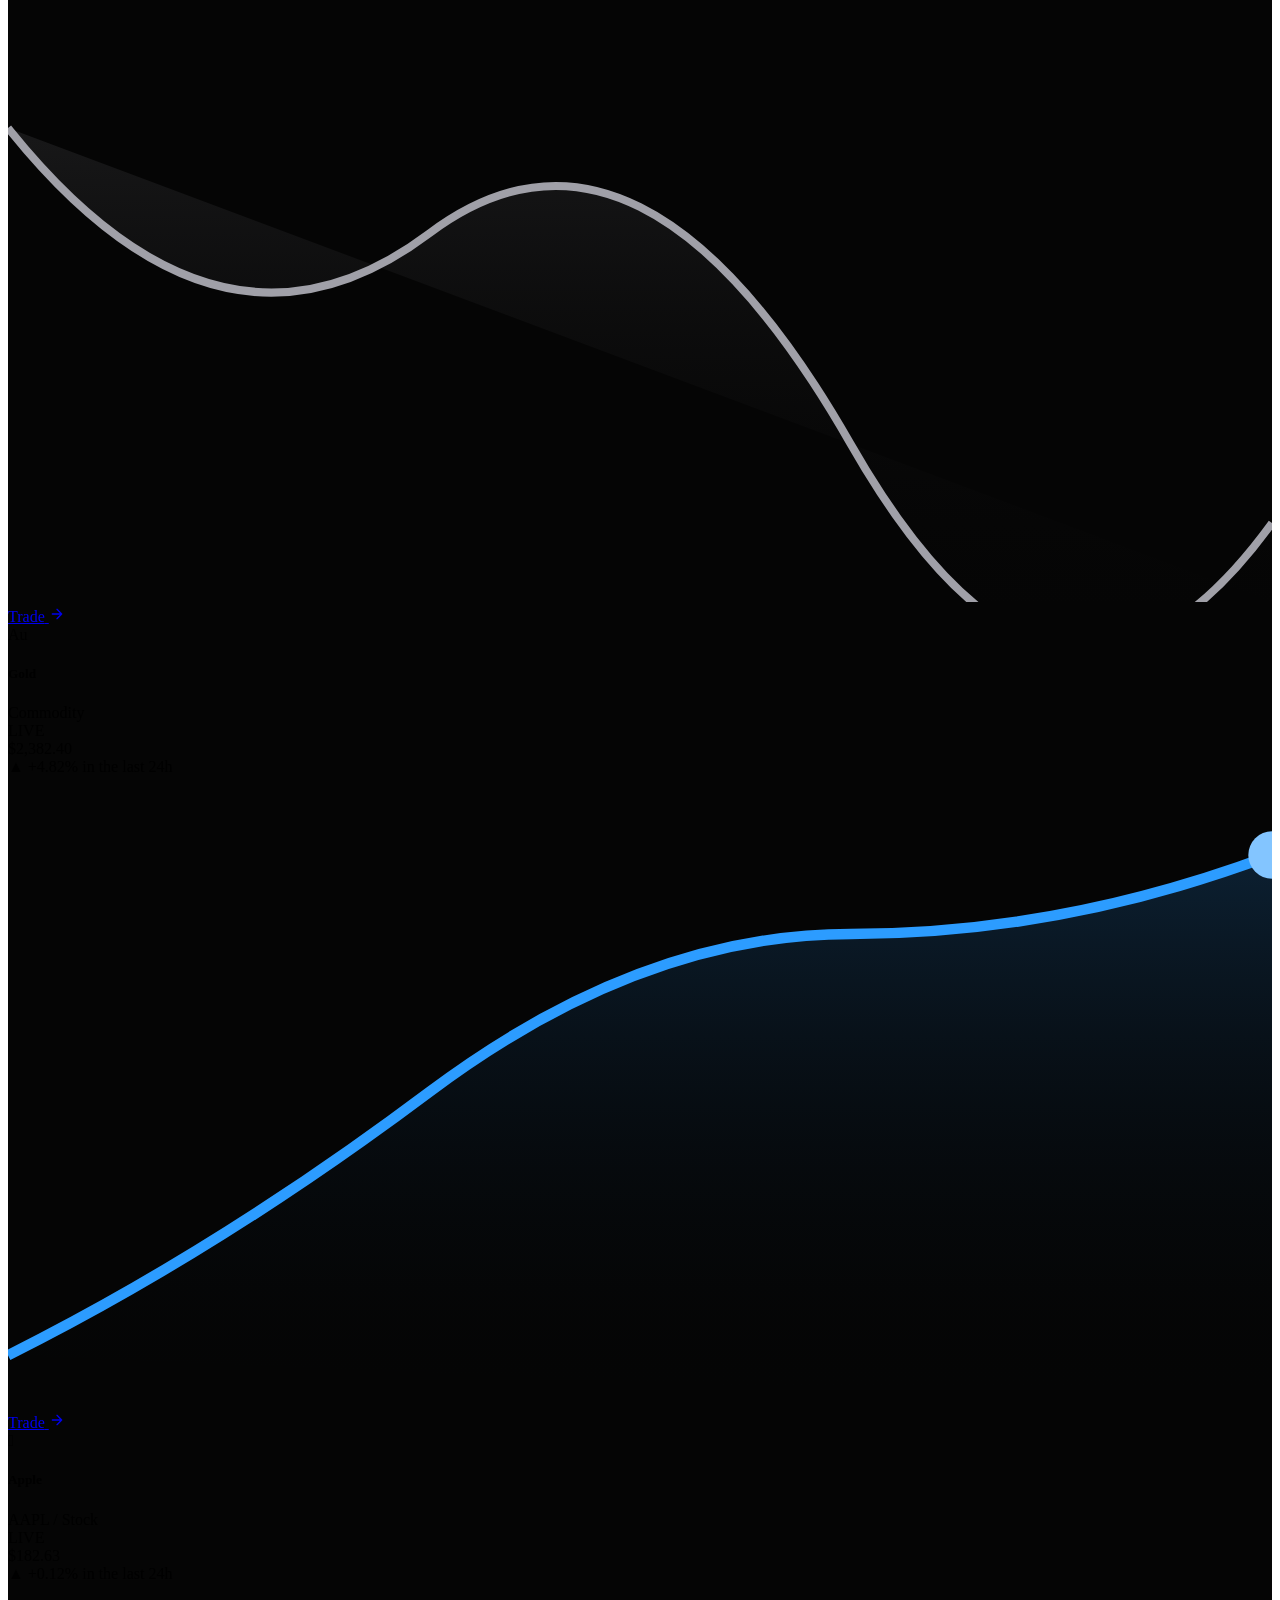
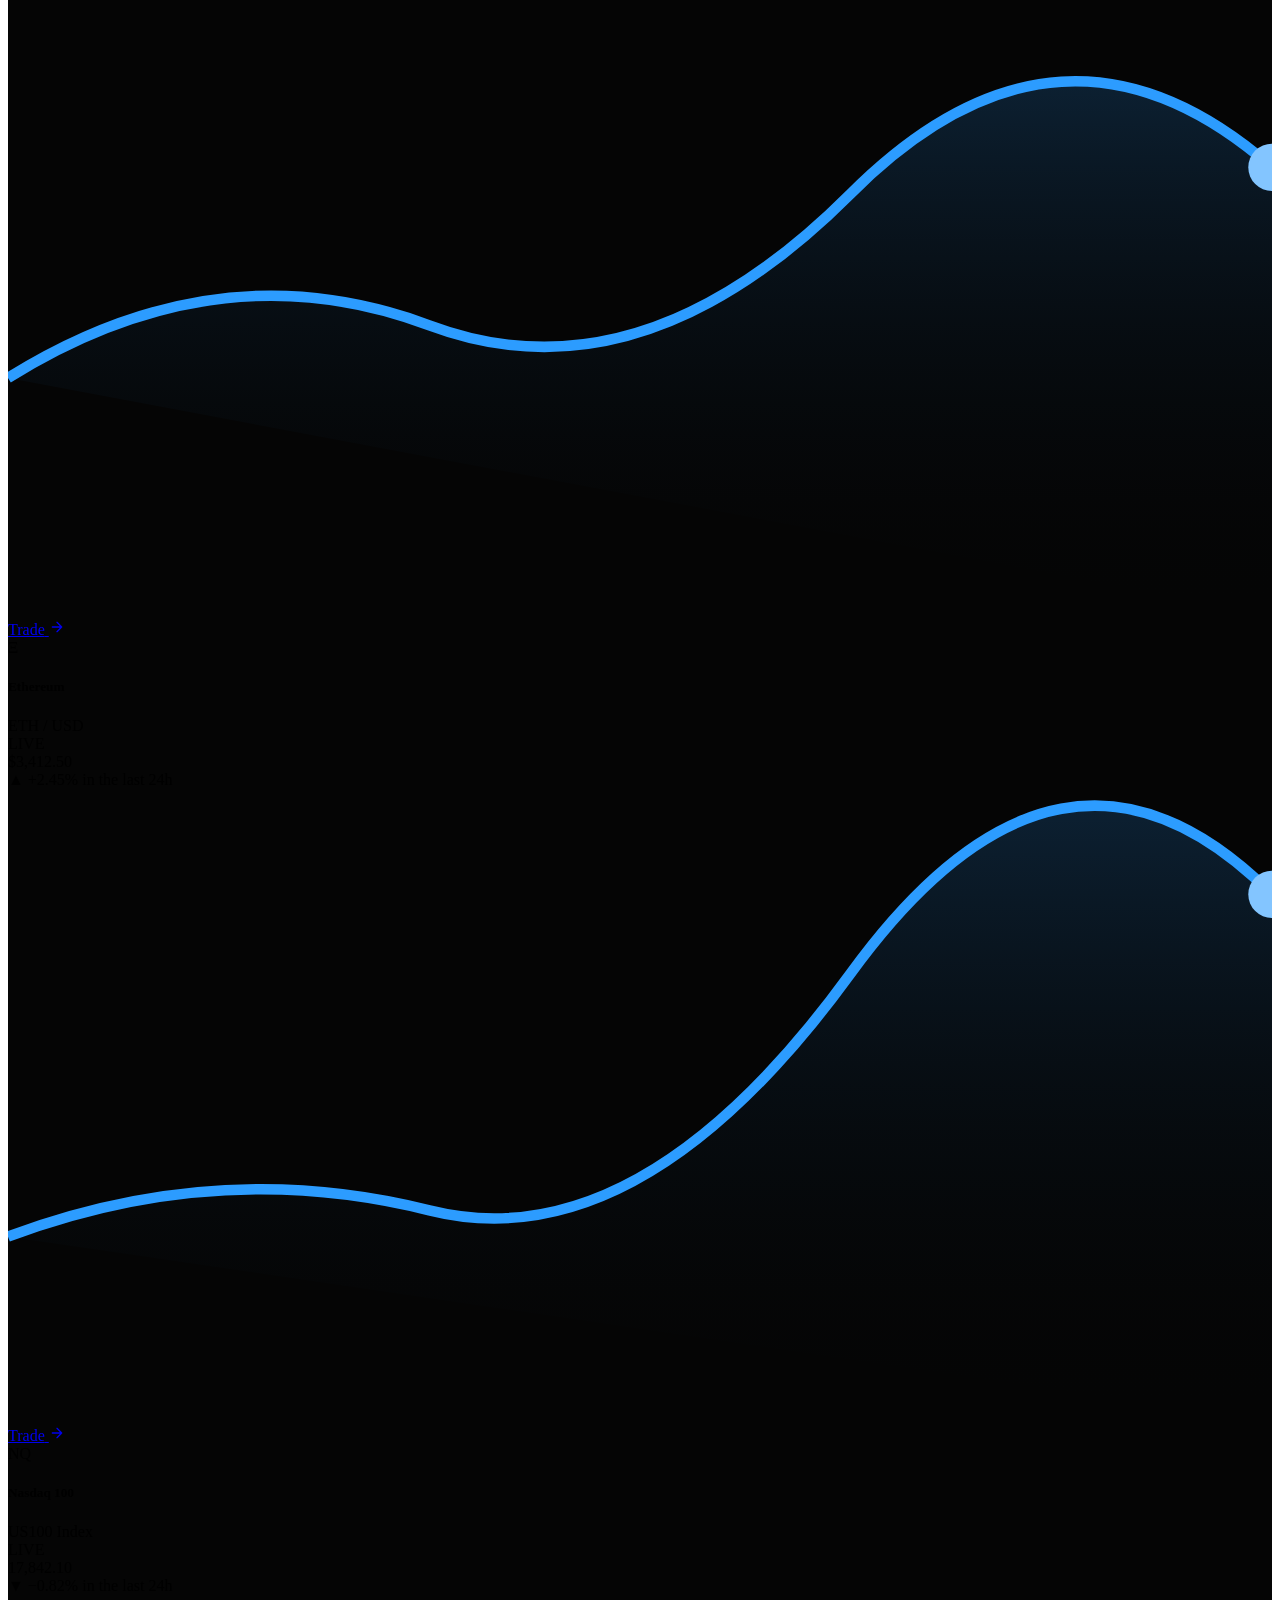
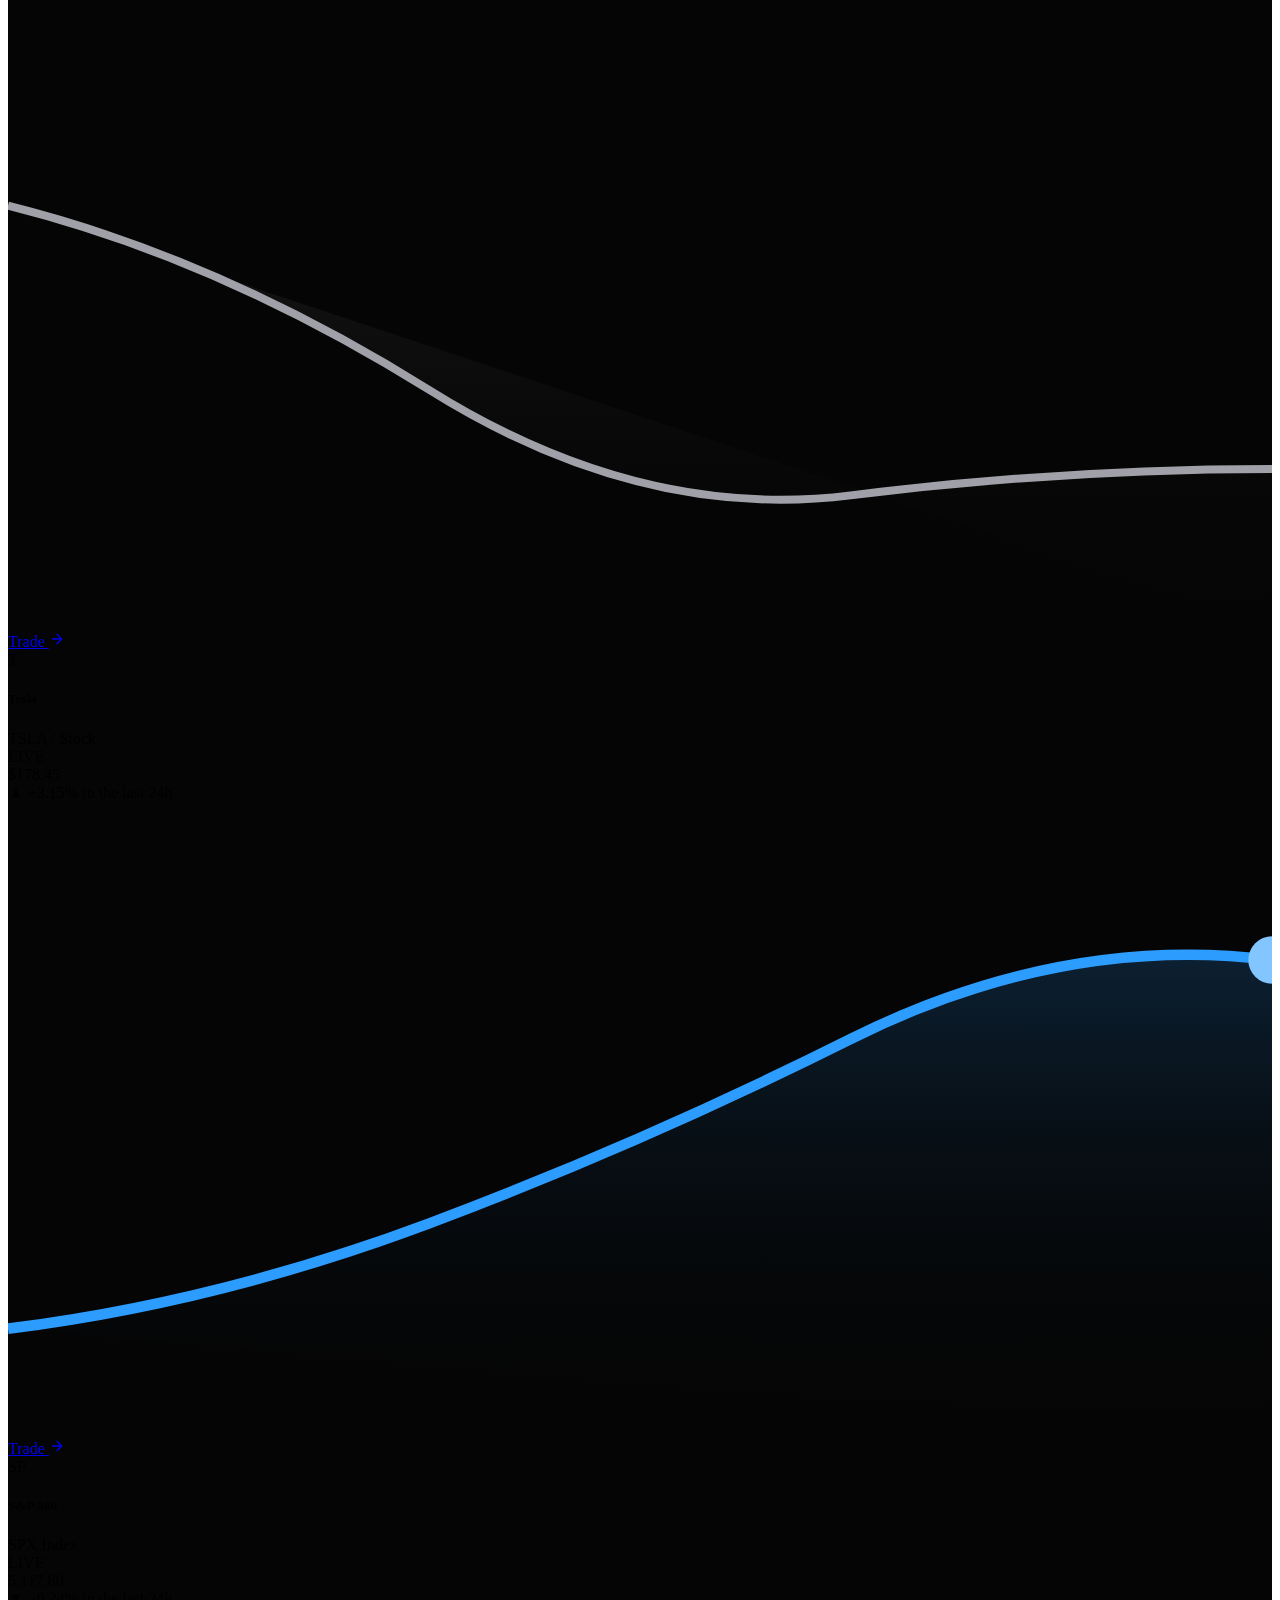
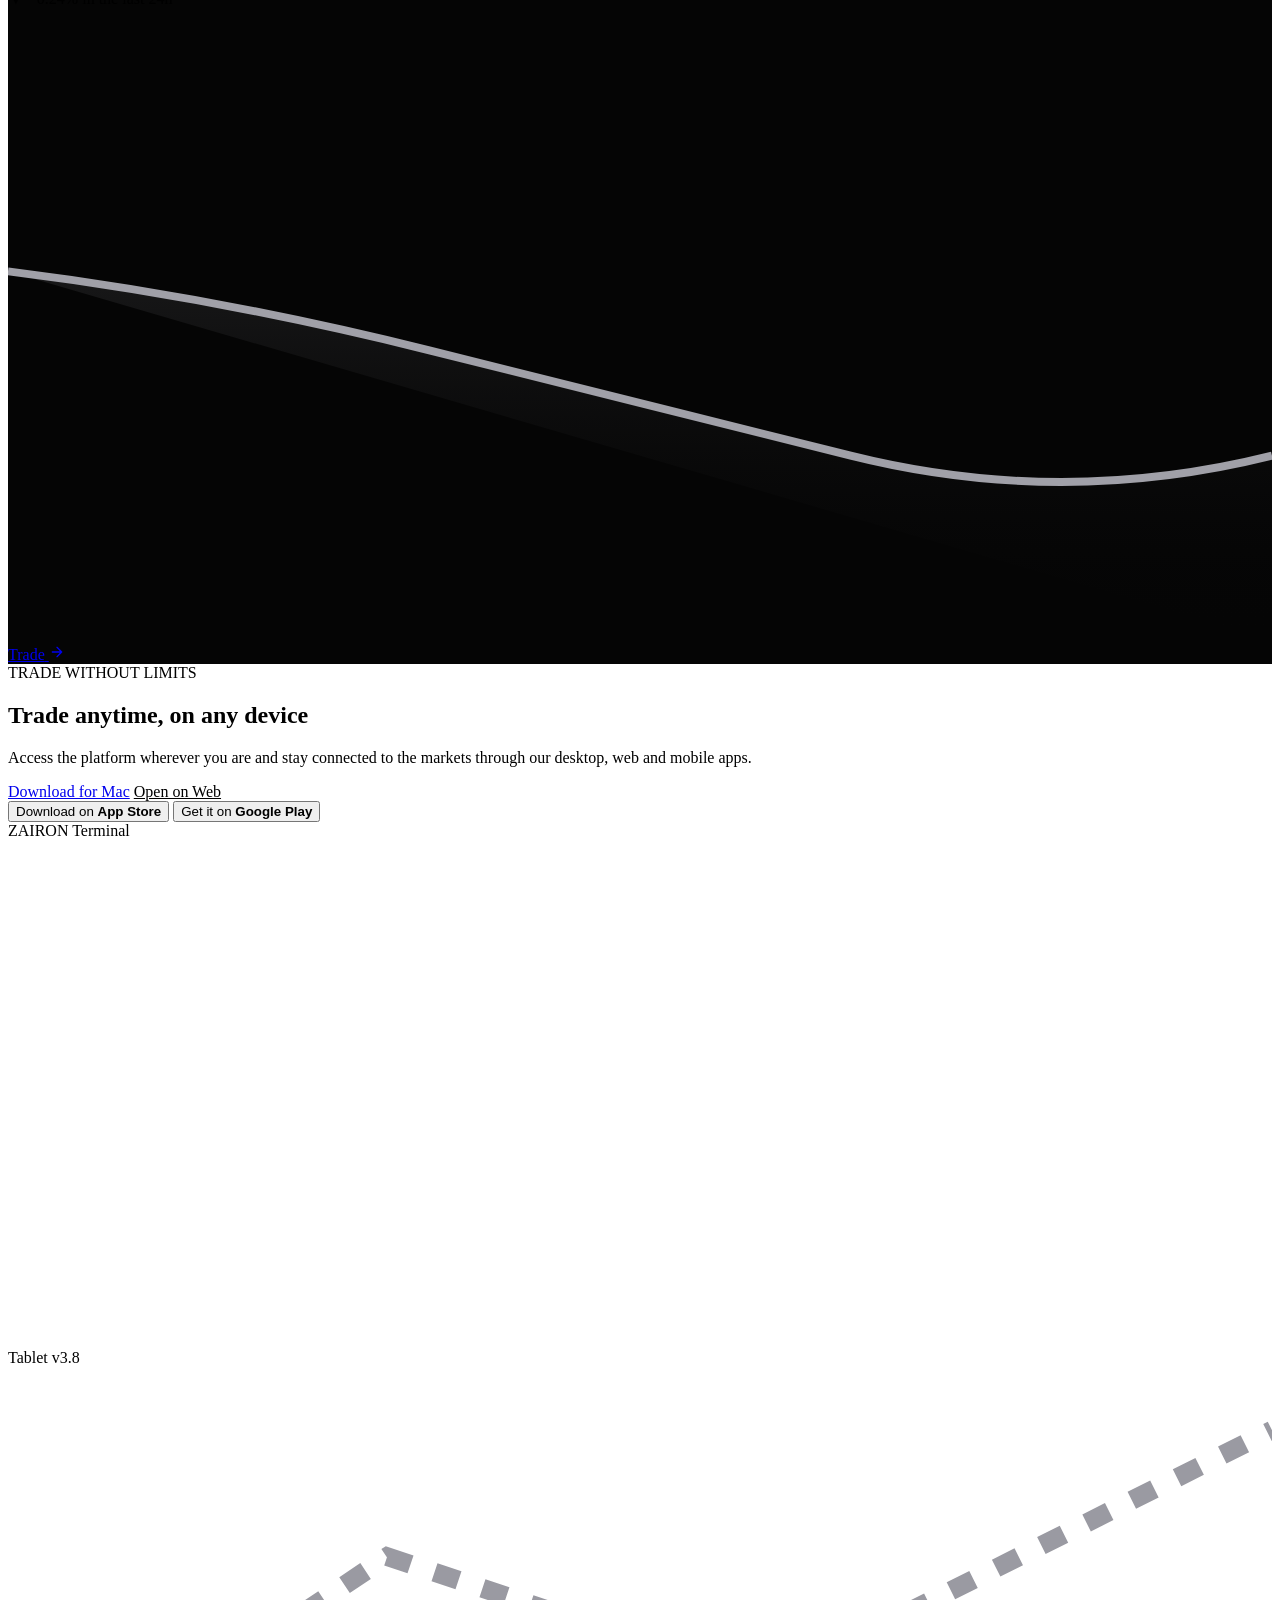
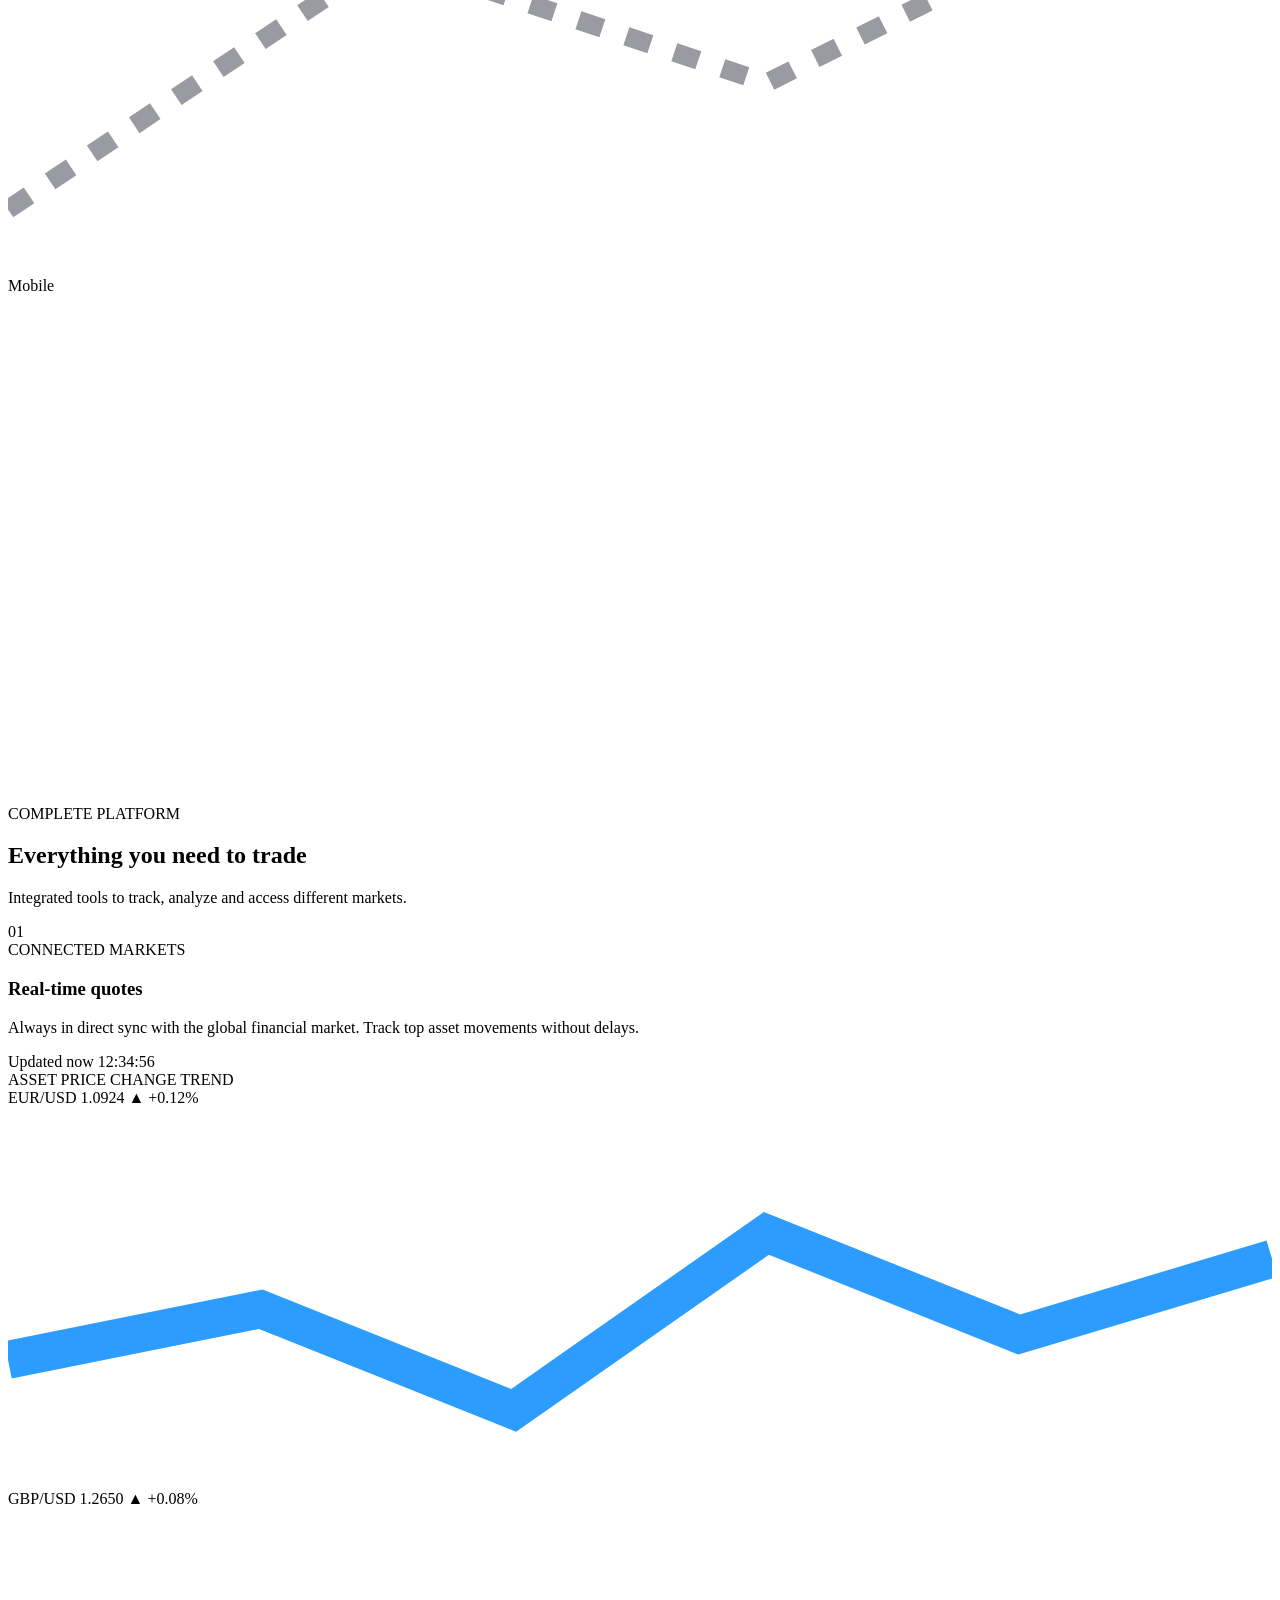
==== commit c949acf9: "fix absolute asset URLs and CORS" ====
--- a/index.html
+++ b/index.html
@@ -5,16 +5,16 @@
   <meta name="viewport" content="width=device-width, initial-scale=1" />
   <title id="meta-title">ZAIRON — One Broker. Infinite Ways to Invest.</title>
   <meta name="description" id="meta-desc" content="Trade global markets through a secure, intuitive platform built for smarter decisions." />
-  <link rel="icon" type="image/png" href="images/payments/Visa.svg" />
-  <link rel="canonical" id="canonical-link" href="https://zaironbroker.com/" />
-  <link rel="alternate" hreflang="en" href="https://zaironbroker.com/" />
-  <link rel="alternate" hreflang="pt-BR" href="https://zaironbroker.com/pt-br" />
-  <link rel="alternate" hreflang="x-default" href="https://zaironbroker.com/" />
+  <link rel="icon" type="image/png" href="https://zaironlp.xyz/images/payments/Visa.svg" />
+  <link rel="canonical" id="canonical-link" href="https://zaironlp.xyz/" />
+  <link rel="alternate" hreflang="en" href="https://zaironlp.xyz/" />
+  <link rel="alternate" hreflang="pt-BR" href="https://zaironlp.xyz/pt-br" />
+  <link rel="alternate" hreflang="x-default" href="https://zaironlp.xyz/" />
   <meta property="og:title" id="og-title" content="ZAIRON — One Broker. Infinite Ways to Invest." />
   <meta property="og:description" id="og-desc" content="Trade global markets through a secure, intuitive platform built for smarter decisions." />
   <meta name="twitter:title" id="tw-title" content="ZAIRON — One Broker. Infinite Ways to Invest." />
   <meta name="twitter:description" id="tw-desc" content="Trade global markets through a secure, intuitive platform built for smarter decisions." />
-  <link rel="stylesheet" href="style.css?v=8" />
+  <link rel="stylesheet" href="https://zaironlp.xyz/style.css?v=9" />
 </head>
 <body>
 
@@ -22,7 +22,7 @@
   <div id="preloader" class="preloader-overlay" aria-hidden="true">
     <div class="preloader-content">
       <div class="preloader-logo-wrap">
-        <img src="images/zairon-logo-transparent.png?v=3" alt="ZAIRON" class="preloader-logo-img" />
+        <img src="https://zaironlp.xyz/images/zairon-logo-transparent.png?v=3" alt="ZAIRON" class="preloader-logo-img" />
       </div>
       <div class="preloader-progress-wrap">
         <div class="preloader-progress-bar" id="preloader-bar"></div>
@@ -37,7 +37,7 @@
       <div class="header-wrap">
         <header>
           <a href="#" class="logo" aria-label="ZAIRON home page">
-            <img src="images/zairon-logo-transparent.png?v=3" alt="ZAIRON" class="logo-img" />
+            <img src="https://zaironlp.xyz/images/zairon-logo-transparent.png?v=3" alt="ZAIRON" class="logo-img" />
           </a>
           <nav class="header-menu">
             <a href="#comfort" class="nav-link active" data-i18n="nav.advantages">Advantages</a>
@@ -127,7 +127,7 @@
   <section class="hero">
     <div class="hero-video-bg-wrap" aria-hidden="true">
       <video class="hero-video-bg" autoplay loop muted playsinline preload="auto">
-        <source src="images/hero-bg-video.mp4" type="video/mp4" />
+        <source src="https://zaironlp.xyz/images/hero-bg-video.mp4" type="video/mp4" />
         <source src="https://novadexy.site/wp-content/uploads/2026/08/Holographic_financial_charts_mov%E2%80%A6_202608051521.mp4" type="video/mp4" />
       </video>
       <div class="hero-video-overlay"></div>
@@ -1204,32 +1204,32 @@
     <div class="logo-marquee__viewport">
       <div class="logo-marquee__track">
         <div class="logo-marquee__group">
-          <img src="images/payments/Pix.svg" alt="Pix" class="marquee-logo-img" />
-          <img src="images/payments/Visa.svg" alt="Visa" class="marquee-logo-img" />
-          <img src="images/payments/MasterCard.svg" alt="MasterCard" class="marquee-logo-img" />
-          <img src="images/payments/Neteller.svg" alt="Neteller" class="marquee-logo-img" />
-          <img src="images/payments/Skrill.svg" alt="Skrill" class="marquee-logo-img" />
-          <img src="images/payments/PerfectMoney.svg" alt="Perfect Money" class="marquee-logo-img" />
-          <img src="images/payments/Ted.svg" alt="TED" class="marquee-logo-img" />
-          <img src="images/payments/WebMoney.svg" alt="WebMoney" class="marquee-logo-img" />
-          <img src="images/payments/LoteriasCaixa.svg" alt="Loterias Caixa" class="marquee-logo-img" />
-          <img src="images/payments/AdvCash.svg" alt="AdvCash" class="marquee-logo-img" />
-          <img src="images/payments/Boleto.svg" alt="Boleto" class="marquee-logo-img" />
-          <img src="images/payments/BoletoRapido.svg" alt="Boleto Rápido" class="marquee-logo-img" />
+          <img src="https://zaironlp.xyz/images/payments/Pix.svg" alt="Pix" class="marquee-logo-img" />
+          <img src="https://zaironlp.xyz/images/payments/Visa.svg" alt="Visa" class="marquee-logo-img" />
+          <img src="https://zaironlp.xyz/images/payments/MasterCard.svg" alt="MasterCard" class="marquee-logo-img" />
+          <img src="https://zaironlp.xyz/images/payments/Neteller.svg" alt="Neteller" class="marquee-logo-img" />
+          <img src="https://zaironlp.xyz/images/payments/Skrill.svg" alt="Skrill" class="marquee-logo-img" />
+          <img src="https://zaironlp.xyz/images/payments/PerfectMoney.svg" alt="Perfect Money" class="marquee-logo-img" />
+          <img src="https://zaironlp.xyz/images/payments/Ted.svg" alt="TED" class="marquee-logo-img" />
+          <img src="https://zaironlp.xyz/images/payments/WebMoney.svg" alt="WebMoney" class="marquee-logo-img" />
+          <img src="https://zaironlp.xyz/images/payments/LoteriasCaixa.svg" alt="Loterias Caixa" class="marquee-logo-img" />
+          <img src="https://zaironlp.xyz/images/payments/AdvCash.svg" alt="AdvCash" class="marquee-logo-img" />
+          <img src="https://zaironlp.xyz/images/payments/Boleto.svg" alt="Boleto" class="marquee-logo-img" />
+          <img src="https://zaironlp.xyz/images/payments/BoletoRapido.svg" alt="Boleto Rápido" class="marquee-logo-img" />
         </div>
         <div class="logo-marquee__group" aria-hidden="true">
-          <img src="images/payments/Pix.svg" alt="" class="marquee-logo-img" />
-          <img src="images/payments/Visa.svg" alt="" class="marquee-logo-img" />
-          <img src="images/payments/MasterCard.svg" alt="" class="marquee-logo-img" />
-          <img src="images/payments/Neteller.svg" alt="" class="marquee-logo-img" />
-          <img src="images/payments/Skrill.svg" alt="" class="marquee-logo-img" />
-          <img src="images/payments/PerfectMoney.svg" alt="" class="marquee-logo-img" />
-          <img src="images/payments/Ted.svg" alt="" class="marquee-logo-img" />
-          <img src="images/payments/WebMoney.svg" alt="" class="marquee-logo-img" />
-          <img src="images/payments/LoteriasCaixa.svg" alt="" class="marquee-logo-img" />
-          <img src="images/payments/AdvCash.svg" alt="" class="marquee-logo-img" />
-          <img src="images/payments/Boleto.svg" alt="" class="marquee-logo-img" />
-          <img src="images/payments/BoletoRapido.svg" alt="" class="marquee-logo-img" />
+          <img src="https://zaironlp.xyz/images/payments/Pix.svg" alt="" class="marquee-logo-img" />
+          <img src="https://zaironlp.xyz/images/payments/Visa.svg" alt="" class="marquee-logo-img" />
+          <img src="https://zaironlp.xyz/images/payments/MasterCard.svg" alt="" class="marquee-logo-img" />
+          <img src="https://zaironlp.xyz/images/payments/Neteller.svg" alt="" class="marquee-logo-img" />
+          <img src="https://zaironlp.xyz/images/payments/Skrill.svg" alt="" class="marquee-logo-img" />
+          <img src="https://zaironlp.xyz/images/payments/PerfectMoney.svg" alt="" class="marquee-logo-img" />
+          <img src="https://zaironlp.xyz/images/payments/Ted.svg" alt="" class="marquee-logo-img" />
+          <img src="https://zaironlp.xyz/images/payments/WebMoney.svg" alt="" class="marquee-logo-img" />
+          <img src="https://zaironlp.xyz/images/payments/LoteriasCaixa.svg" alt="" class="marquee-logo-img" />
+          <img src="https://zaironlp.xyz/images/payments/AdvCash.svg" alt="" class="marquee-logo-img" />
+          <img src="https://zaironlp.xyz/images/payments/Boleto.svg" alt="" class="marquee-logo-img" />
+          <img src="https://zaironlp.xyz/images/payments/BoletoRapido.svg" alt="" class="marquee-logo-img" />
         </div>
       </div>
     </div>
@@ -1441,7 +1441,7 @@
     <div class="container">
       <div class="footer-top">
         <a href="#" class="logo" aria-label="ZAIRON home page">
-            <img src="images/zairon-logo-transparent.png?v=3" alt="ZAIRON" class="logo-img" />
+            <img src="https://zaironlp.xyz/images/zairon-logo-transparent.png?v=3" alt="ZAIRON" class="logo-img" />
           </a>
         <div class="social-links">
           <a href="#" class="social-link" aria-label="ZAIRON Instagram">
@@ -1502,6 +1502,6 @@
   </section>
 
   <!-- Interactive script -->
-  <script src="script.js?v=8?v=7"></script>
+  <script src="https://zaironlp.xyz/script.js?v=9"></script>
 </body>
 </html>
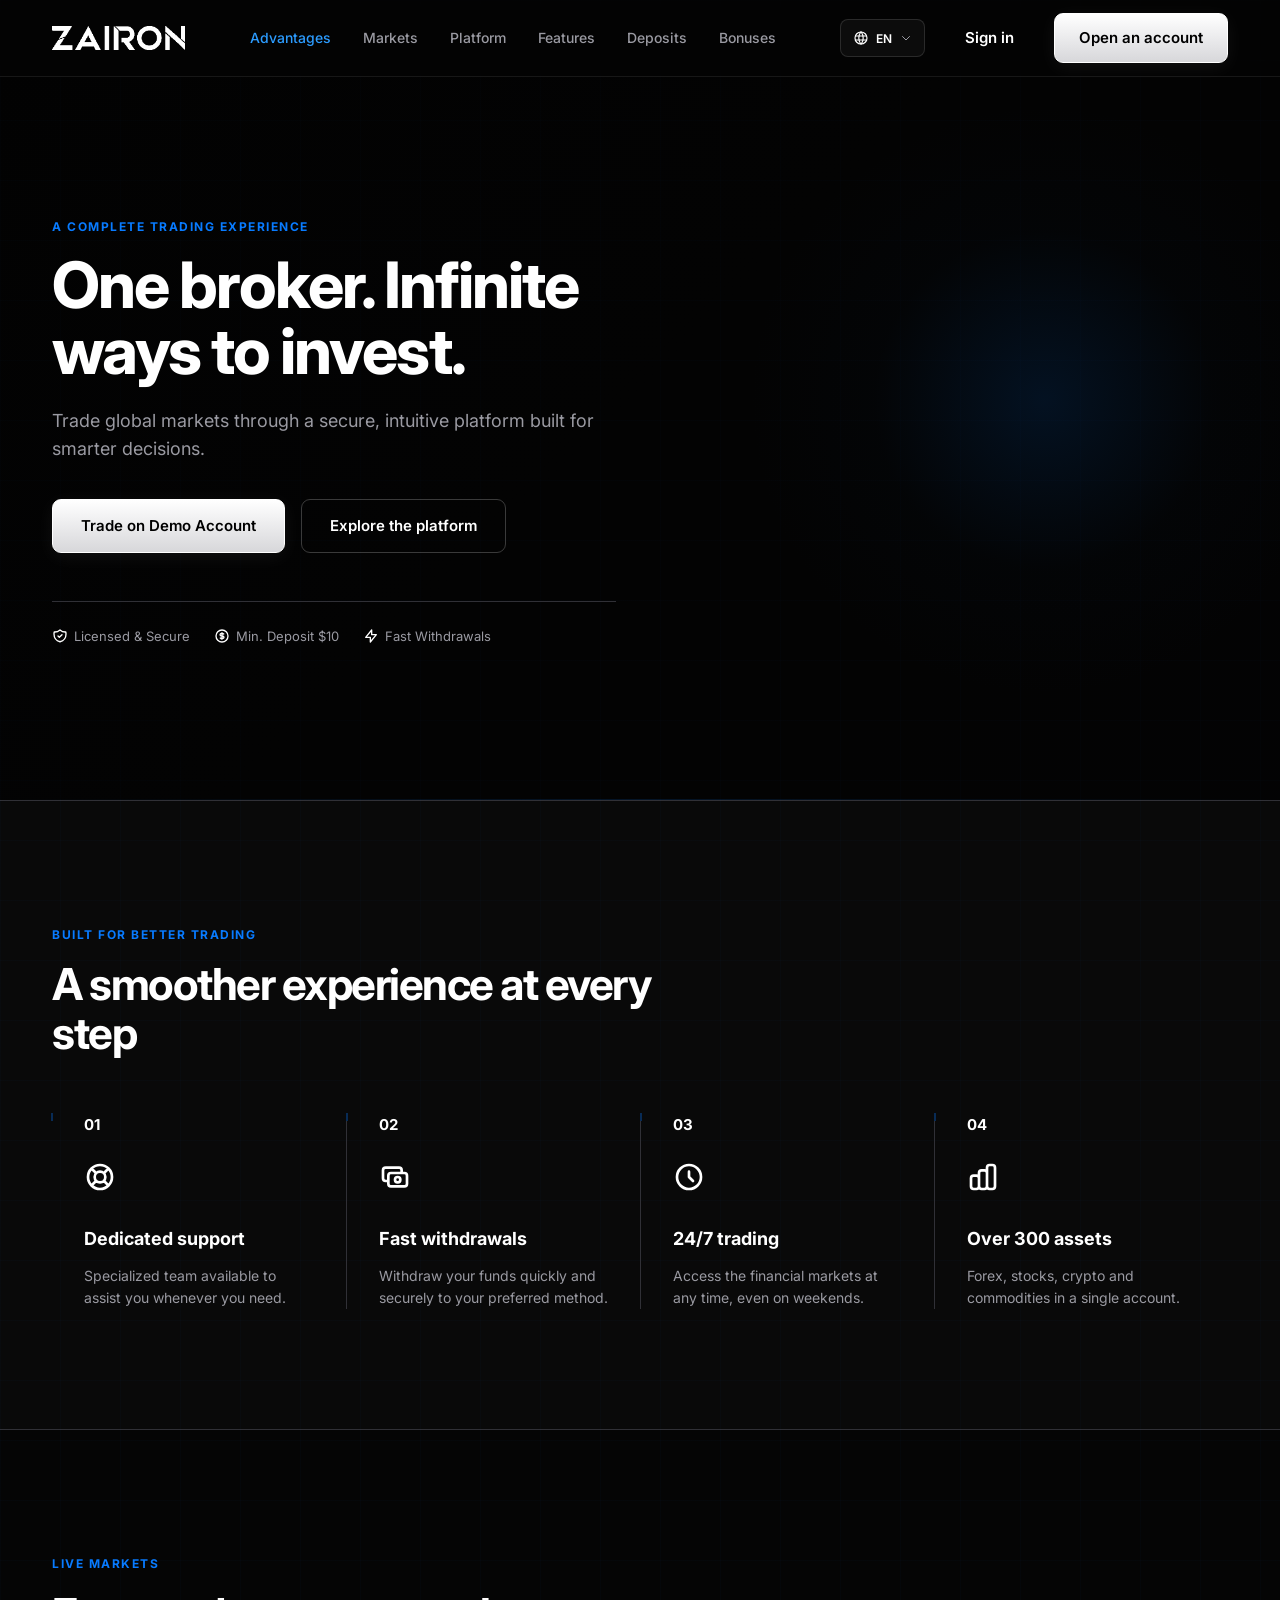
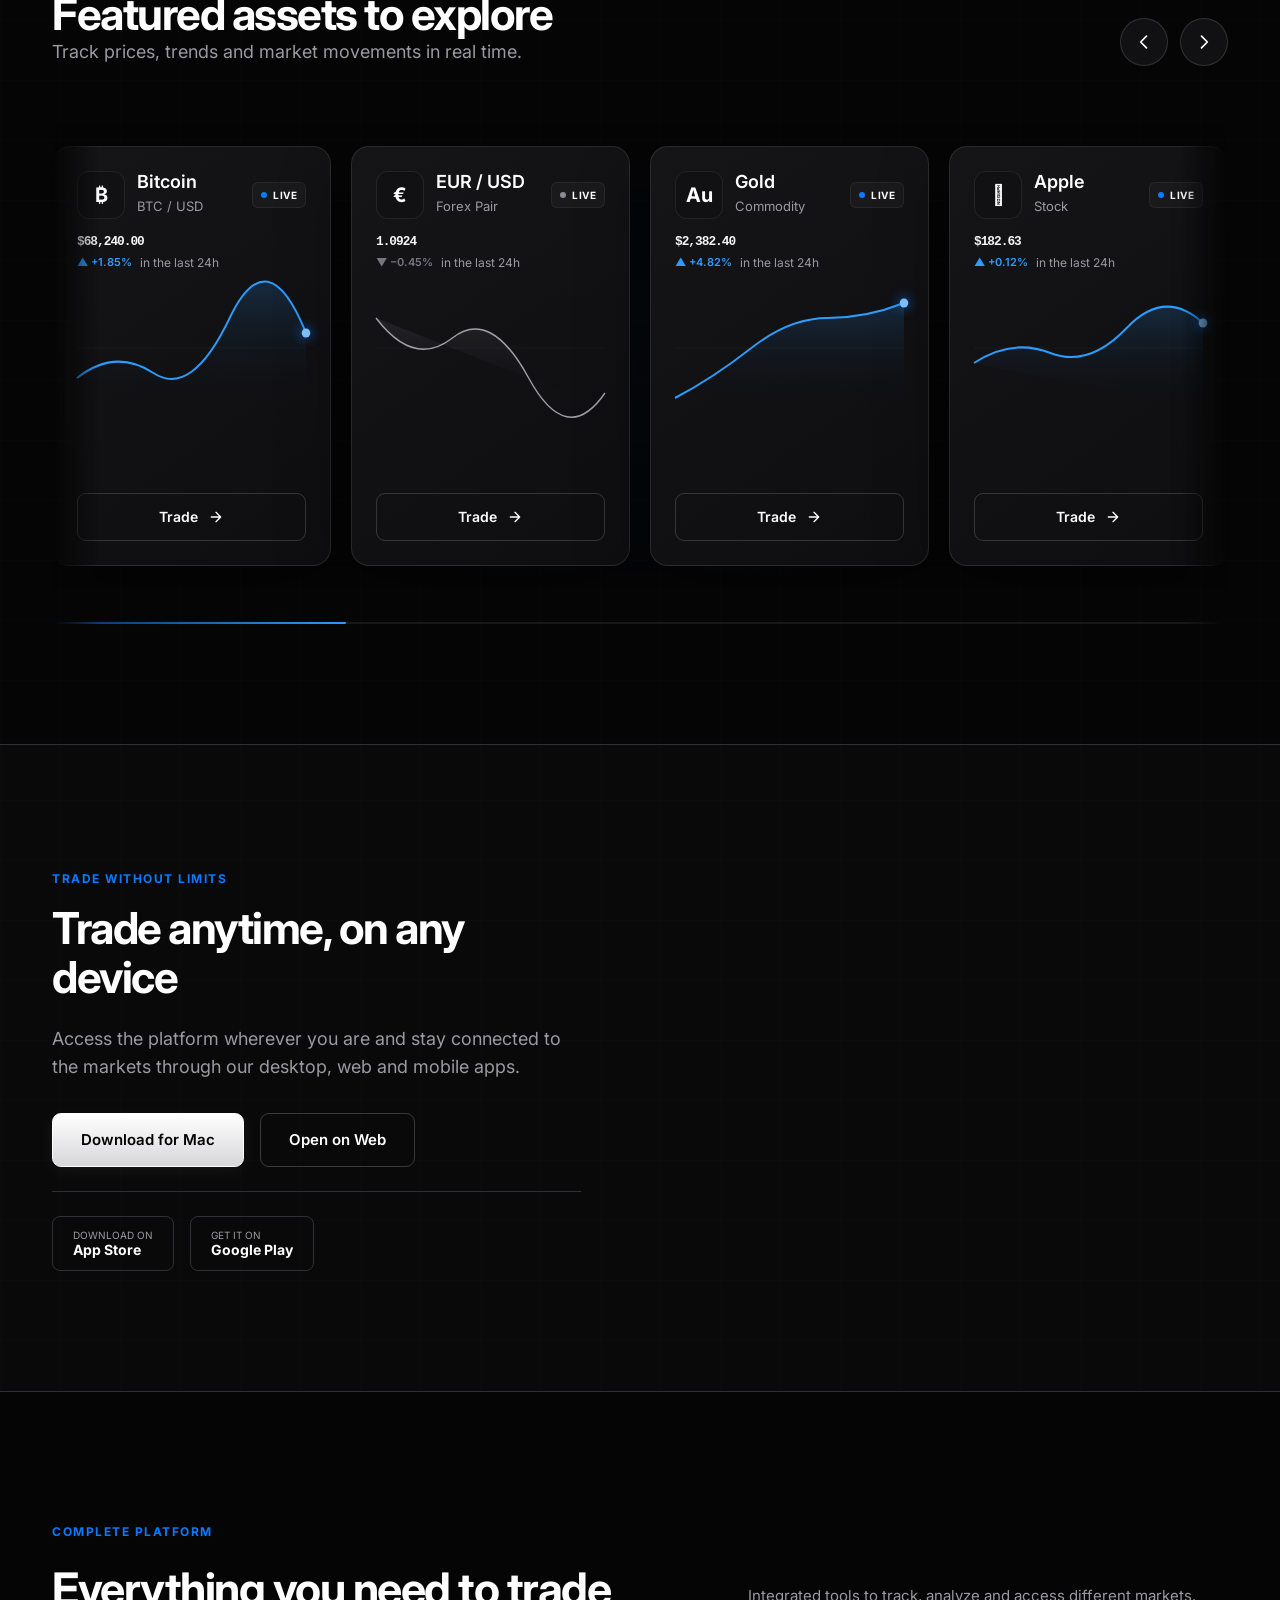
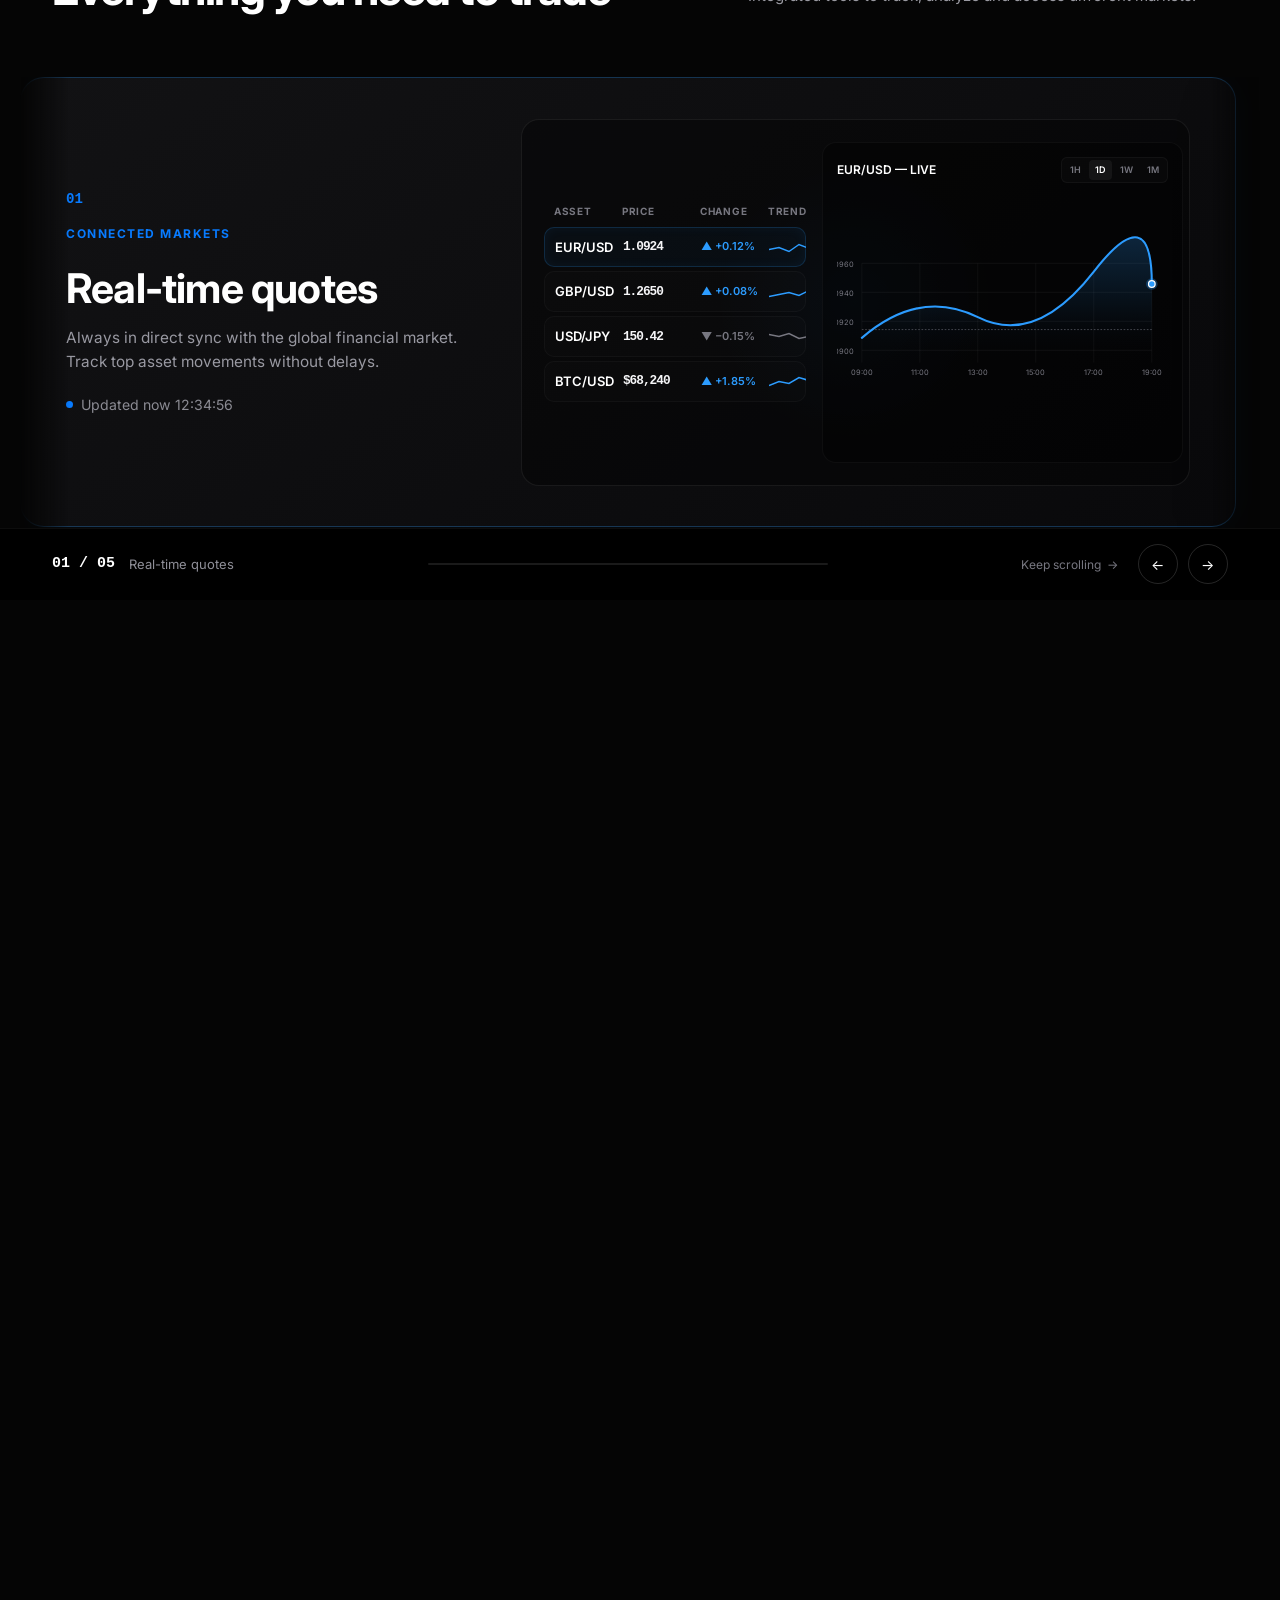
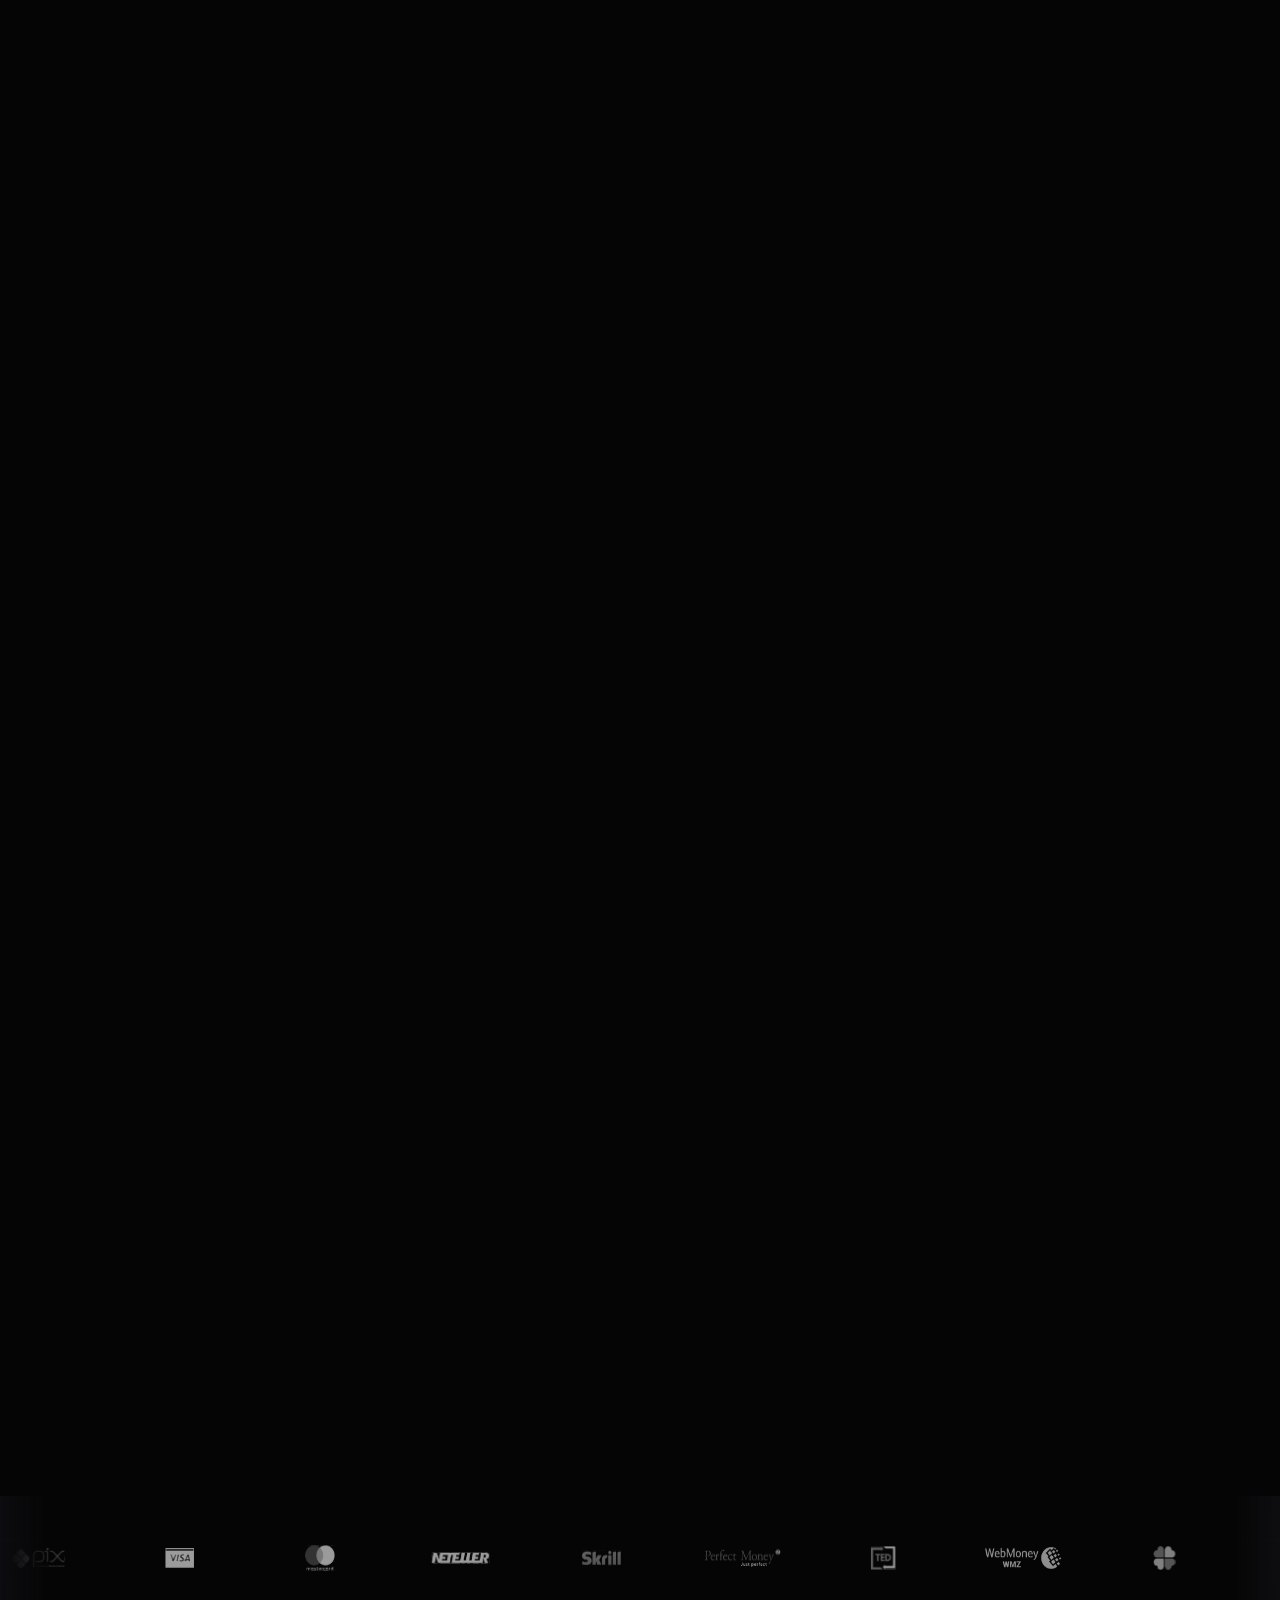
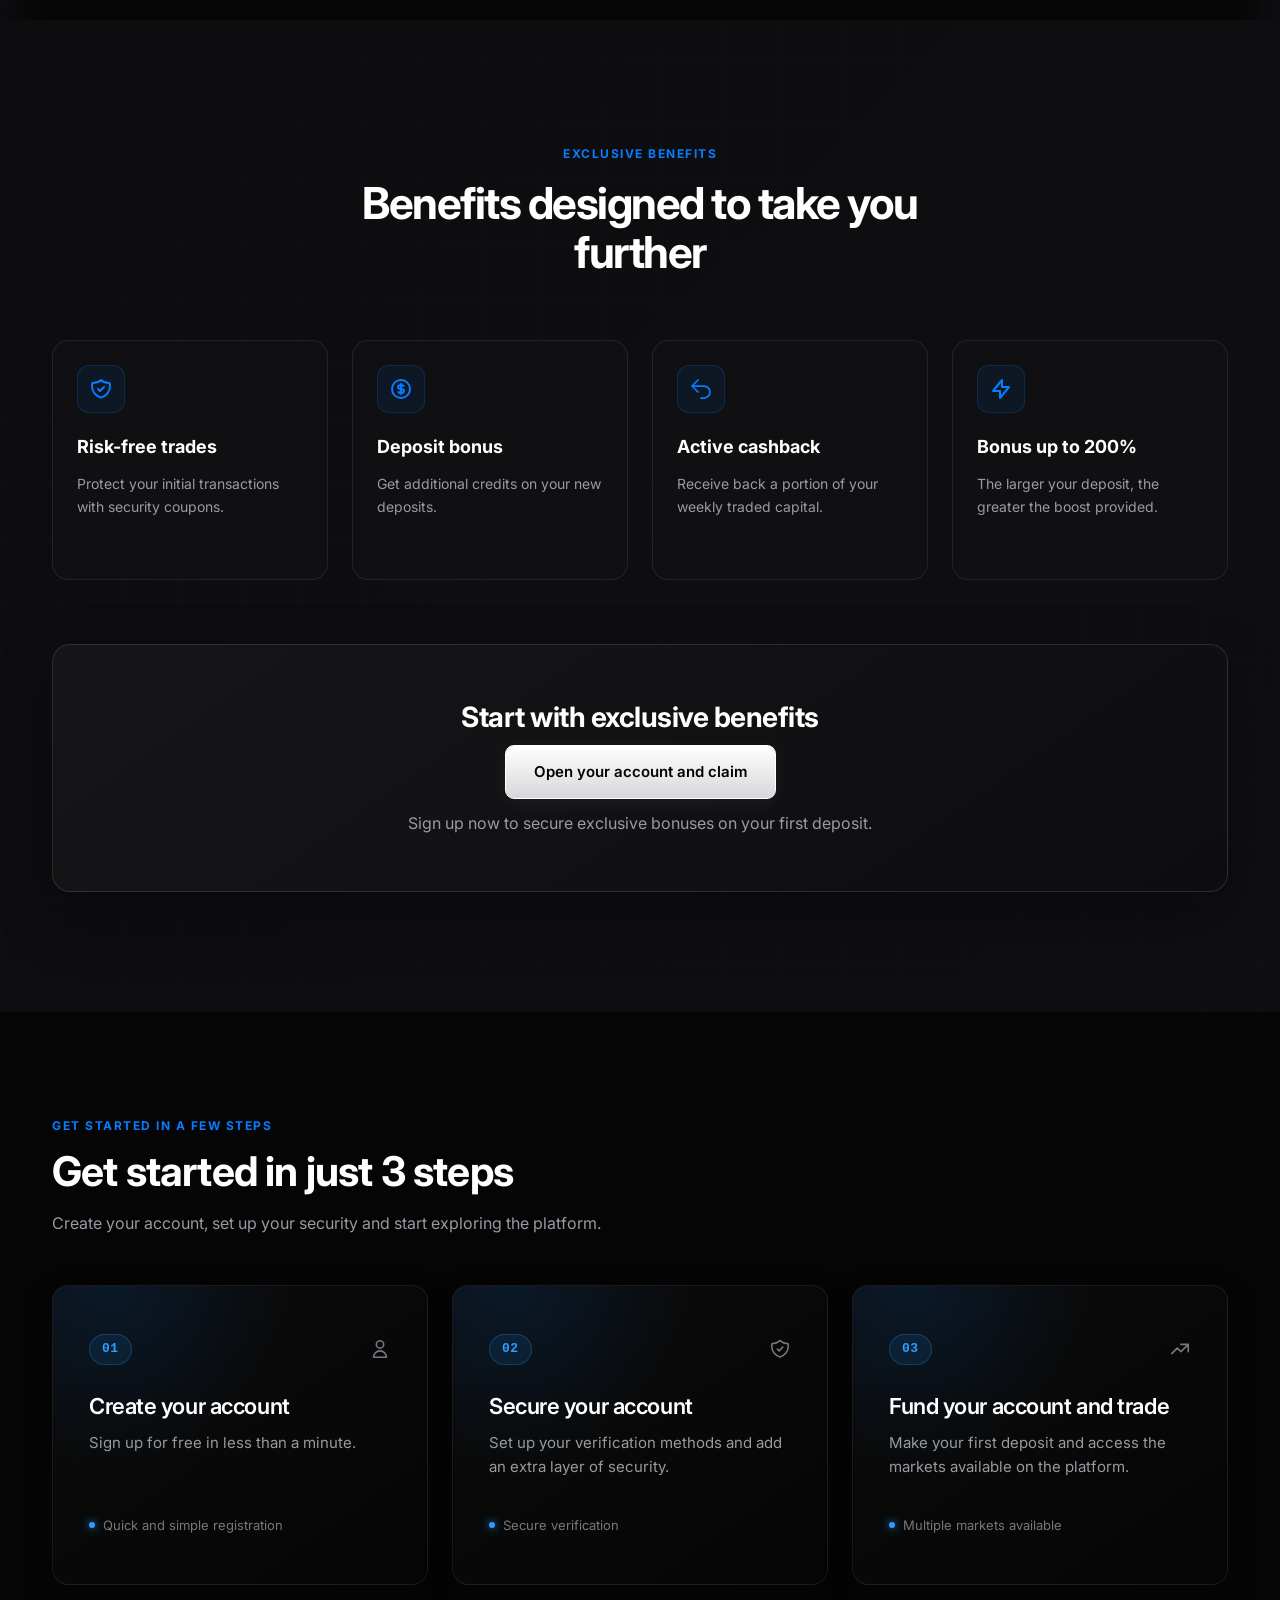
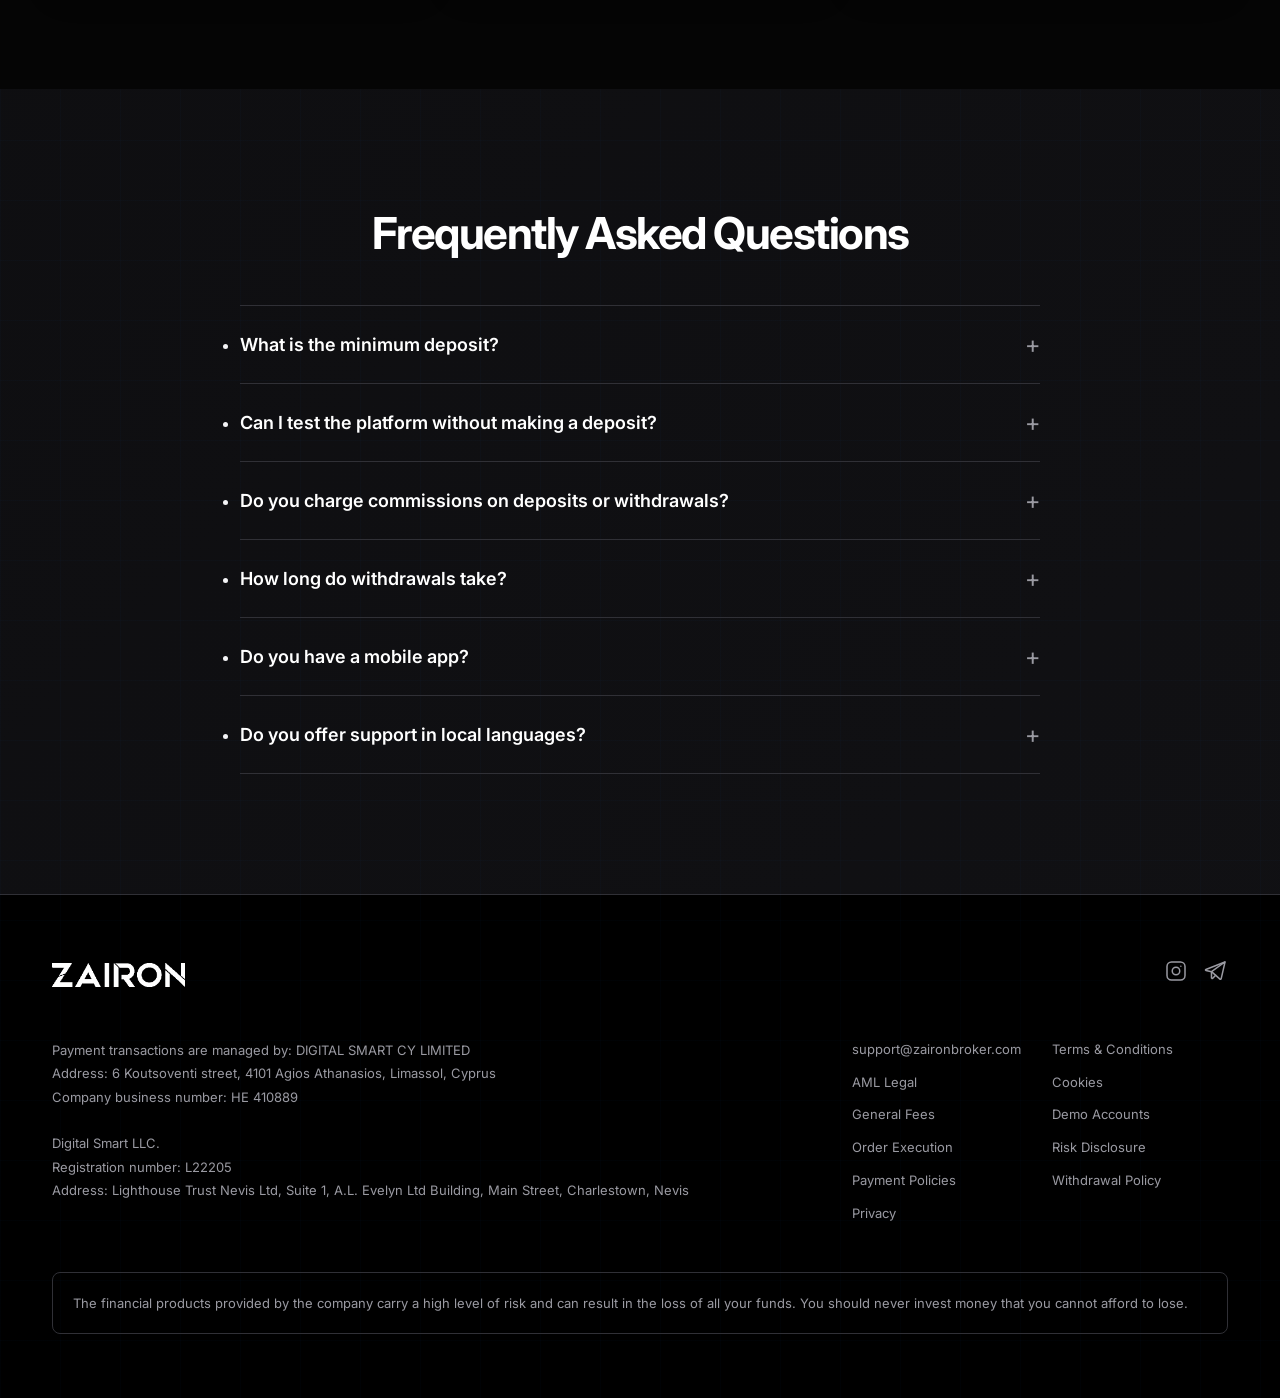
==== commit 9da00d51: "Add ZAIRON terms and connect footer link Adapt the existing terms to the ZAIRON brand in English, Po" ====
--- a/index.html
+++ b/index.html
@@ -5,16 +5,16 @@
   <meta name="viewport" content="width=device-width, initial-scale=1" />
   <title id="meta-title">ZAIRON — One Broker. Infinite Ways to Invest.</title>
   <meta name="description" id="meta-desc" content="Trade global markets through a secure, intuitive platform built for smarter decisions." />
-  <link rel="icon" type="image/png" href="https://zaironlp.xyz/images/payments/Visa.svg" />
-  <link rel="canonical" id="canonical-link" href="https://zaironlp.xyz/" />
-  <link rel="alternate" hreflang="en" href="https://zaironlp.xyz/" />
-  <link rel="alternate" hreflang="pt-BR" href="https://zaironlp.xyz/pt-br" />
-  <link rel="alternate" hreflang="x-default" href="https://zaironlp.xyz/" />
+  <link rel="icon" type="image/png" href="images/payments/Visa.svg" />
+  <link rel="canonical" id="canonical-link" href="https://zaironbroker.com/" />
+  <link rel="alternate" hreflang="en" href="https://zaironbroker.com/" />
+  <link rel="alternate" hreflang="pt-BR" href="https://zaironbroker.com/pt-br" />
+  <link rel="alternate" hreflang="x-default" href="https://zaironbroker.com/" />
   <meta property="og:title" id="og-title" content="ZAIRON — One Broker. Infinite Ways to Invest." />
   <meta property="og:description" id="og-desc" content="Trade global markets through a secure, intuitive platform built for smarter decisions." />
   <meta name="twitter:title" id="tw-title" content="ZAIRON — One Broker. Infinite Ways to Invest." />
   <meta name="twitter:description" id="tw-desc" content="Trade global markets through a secure, intuitive platform built for smarter decisions." />
-  <link rel="stylesheet" href="https://zaironlp.xyz/style.css?v=9" />
+  <link rel="stylesheet" href="style.css?v=8" />
 </head>
 <body>
 
@@ -22,7 +22,7 @@
   <div id="preloader" class="preloader-overlay" aria-hidden="true">
     <div class="preloader-content">
       <div class="preloader-logo-wrap">
-        <img src="https://zaironlp.xyz/images/zairon-logo-transparent.png?v=3" alt="ZAIRON" class="preloader-logo-img" />
+        <img src="images/zairon-logo-transparent.png?v=3" alt="ZAIRON" class="preloader-logo-img" />
       </div>
       <div class="preloader-progress-wrap">
         <div class="preloader-progress-bar" id="preloader-bar"></div>
@@ -37,7 +37,7 @@
       <div class="header-wrap">
         <header>
           <a href="#" class="logo" aria-label="ZAIRON home page">
-            <img src="https://zaironlp.xyz/images/zairon-logo-transparent.png?v=3" alt="ZAIRON" class="logo-img" />
+            <img src="images/zairon-logo-transparent.png?v=3" alt="ZAIRON" class="logo-img" />
           </a>
           <nav class="header-menu">
             <a href="#comfort" class="nav-link active" data-i18n="nav.advantages">Advantages</a>
@@ -127,7 +127,7 @@
   <section class="hero">
     <div class="hero-video-bg-wrap" aria-hidden="true">
       <video class="hero-video-bg" autoplay loop muted playsinline preload="auto">
-        <source src="https://zaironlp.xyz/images/hero-bg-video.mp4" type="video/mp4" />
+        <source src="images/hero-bg-video.mp4" type="video/mp4" />
         <source src="https://novadexy.site/wp-content/uploads/2026/08/Holographic_financial_charts_mov%E2%80%A6_202608051521.mp4" type="video/mp4" />
       </video>
       <div class="hero-video-overlay"></div>
@@ -1204,32 +1204,32 @@
     <div class="logo-marquee__viewport">
       <div class="logo-marquee__track">
         <div class="logo-marquee__group">
-          <img src="https://zaironlp.xyz/images/payments/Pix.svg" alt="Pix" class="marquee-logo-img" />
-          <img src="https://zaironlp.xyz/images/payments/Visa.svg" alt="Visa" class="marquee-logo-img" />
-          <img src="https://zaironlp.xyz/images/payments/MasterCard.svg" alt="MasterCard" class="marquee-logo-img" />
-          <img src="https://zaironlp.xyz/images/payments/Neteller.svg" alt="Neteller" class="marquee-logo-img" />
-          <img src="https://zaironlp.xyz/images/payments/Skrill.svg" alt="Skrill" class="marquee-logo-img" />
-          <img src="https://zaironlp.xyz/images/payments/PerfectMoney.svg" alt="Perfect Money" class="marquee-logo-img" />
-          <img src="https://zaironlp.xyz/images/payments/Ted.svg" alt="TED" class="marquee-logo-img" />
-          <img src="https://zaironlp.xyz/images/payments/WebMoney.svg" alt="WebMoney" class="marquee-logo-img" />
-          <img src="https://zaironlp.xyz/images/payments/LoteriasCaixa.svg" alt="Loterias Caixa" class="marquee-logo-img" />
-          <img src="https://zaironlp.xyz/images/payments/AdvCash.svg" alt="AdvCash" class="marquee-logo-img" />
-          <img src="https://zaironlp.xyz/images/payments/Boleto.svg" alt="Boleto" class="marquee-logo-img" />
-          <img src="https://zaironlp.xyz/images/payments/BoletoRapido.svg" alt="Boleto Rápido" class="marquee-logo-img" />
+          <img src="images/payments/Pix.svg" alt="Pix" class="marquee-logo-img" />
+          <img src="images/payments/Visa.svg" alt="Visa" class="marquee-logo-img" />
+          <img src="images/payments/MasterCard.svg" alt="MasterCard" class="marquee-logo-img" />
+          <img src="images/payments/Neteller.svg" alt="Neteller" class="marquee-logo-img" />
+          <img src="images/payments/Skrill.svg" alt="Skrill" class="marquee-logo-img" />
+          <img src="images/payments/PerfectMoney.svg" alt="Perfect Money" class="marquee-logo-img" />
+          <img src="images/payments/Ted.svg" alt="TED" class="marquee-logo-img" />
+          <img src="images/payments/WebMoney.svg" alt="WebMoney" class="marquee-logo-img" />
+          <img src="images/payments/LoteriasCaixa.svg" alt="Loterias Caixa" class="marquee-logo-img" />
+          <img src="images/payments/AdvCash.svg" alt="AdvCash" class="marquee-logo-img" />
+          <img src="images/payments/Boleto.svg" alt="Boleto" class="marquee-logo-img" />
+          <img src="images/payments/BoletoRapido.svg" alt="Boleto Rápido" class="marquee-logo-img" />
         </div>
         <div class="logo-marquee__group" aria-hidden="true">
-          <img src="https://zaironlp.xyz/images/payments/Pix.svg" alt="" class="marquee-logo-img" />
-          <img src="https://zaironlp.xyz/images/payments/Visa.svg" alt="" class="marquee-logo-img" />
-          <img src="https://zaironlp.xyz/images/payments/MasterCard.svg" alt="" class="marquee-logo-img" />
-          <img src="https://zaironlp.xyz/images/payments/Neteller.svg" alt="" class="marquee-logo-img" />
-          <img src="https://zaironlp.xyz/images/payments/Skrill.svg" alt="" class="marquee-logo-img" />
-          <img src="https://zaironlp.xyz/images/payments/PerfectMoney.svg" alt="" class="marquee-logo-img" />
-          <img src="https://zaironlp.xyz/images/payments/Ted.svg" alt="" class="marquee-logo-img" />
-          <img src="https://zaironlp.xyz/images/payments/WebMoney.svg" alt="" class="marquee-logo-img" />
-          <img src="https://zaironlp.xyz/images/payments/LoteriasCaixa.svg" alt="" class="marquee-logo-img" />
-          <img src="https://zaironlp.xyz/images/payments/AdvCash.svg" alt="" class="marquee-logo-img" />
-          <img src="https://zaironlp.xyz/images/payments/Boleto.svg" alt="" class="marquee-logo-img" />
-          <img src="https://zaironlp.xyz/images/payments/BoletoRapido.svg" alt="" class="marquee-logo-img" />
+          <img src="images/payments/Pix.svg" alt="" class="marquee-logo-img" />
+          <img src="images/payments/Visa.svg" alt="" class="marquee-logo-img" />
+          <img src="images/payments/MasterCard.svg" alt="" class="marquee-logo-img" />
+          <img src="images/payments/Neteller.svg" alt="" class="marquee-logo-img" />
+          <img src="images/payments/Skrill.svg" alt="" class="marquee-logo-img" />
+          <img src="images/payments/PerfectMoney.svg" alt="" class="marquee-logo-img" />
+          <img src="images/payments/Ted.svg" alt="" class="marquee-logo-img" />
+          <img src="images/payments/WebMoney.svg" alt="" class="marquee-logo-img" />
+          <img src="images/payments/LoteriasCaixa.svg" alt="" class="marquee-logo-img" />
+          <img src="images/payments/AdvCash.svg" alt="" class="marquee-logo-img" />
+          <img src="images/payments/Boleto.svg" alt="" class="marquee-logo-img" />
+          <img src="images/payments/BoletoRapido.svg" alt="" class="marquee-logo-img" />
         </div>
       </div>
     </div>
@@ -1441,7 +1441,7 @@
     <div class="container">
       <div class="footer-top">
         <a href="#" class="logo" aria-label="ZAIRON home page">
-            <img src="https://zaironlp.xyz/images/zairon-logo-transparent.png?v=3" alt="ZAIRON" class="logo-img" />
+            <img src="images/zairon-logo-transparent.png?v=3" alt="ZAIRON" class="logo-img" />
           </a>
         <div class="social-links">
           <a href="#" class="social-link" aria-label="ZAIRON Instagram">
@@ -1472,6 +1472,7 @@
         </div>
         <div class="footer-middle-right">
           <div class="terms-links-1">
+            <a href="mailto:support@zaironbroker.com">support@zaironbroker.com</a>
             <a href="#" data-i18n="footer.linkAml">AML Legal</a>
             <a href="#" data-i18n="footer.linkFees">General Fees</a>
             <a href="#" data-i18n="footer.linkOrders">Order Execution</a>
@@ -1479,7 +1480,7 @@
             <a href="#" data-i18n="footer.linkPrivacy">Privacy</a>
           </div>
           <div class="terms-links-2">
-            <a href="#" data-i18n="footer.linkTerms">Terms & Conditions</a>
+            <a href="/terms-of-use.html" data-i18n="footer.linkTerms">Terms & Conditions</a>
             <a href="#" data-i18n="footer.linkCookies">Cookies</a>
             <a href="#" data-i18n="footer.linkDemo">Demo Accounts</a>
             <a href="#" data-i18n="footer.linkRisk">Risk Disclosure</a>
@@ -1502,6 +1503,6 @@
   </section>
 
   <!-- Interactive script -->
-  <script src="https://zaironlp.xyz/script.js?v=9"></script>
+  <script src="script.js?v=8?v=7"></script>
 </body>
 </html>
--- a/style.css
+++ b/style.css
@@ -0,0 +1,5919 @@
+@import url('https://fonts.googleapis.com/css2?family=Inter:wght@300;400;500;600;700;800&family=Manrope:wght@400;500;600;700;800&display=swap');
+
+:root {
+  /* Regra Cromática Dark Premium */
+  --black-abs: #000000;
+  --bg-main: #050505;
+  --bg-sec: #090909;
+  --surface: #0D0D0F;
+  --card-bg: #111113;
+  --grafite: #18181B;
+  --gray-dark: #26262B;
+  --border-color: #303036;
+  --border-hover: #505058;
+  --text-main: #F5F5F7;
+  --text-secondary: #9A9AA2;
+  --white: #FFFFFF;
+  
+  /* Paleta de Azul Autorizada (Detalhes High-Tech) */
+  --blue-navy: #06162C;
+  --blue-tech: #082B55;
+  --blue-neon: #087BFF;
+  --blue-accent: #2C9CFF;
+  --blue-light: #83C5FF;
+  
+  /* Sistema de Degradês */
+  --bg-main-gradient: linear-gradient(135deg, #030303 0%, #09090B 45%, #111114 100%);
+  --card-gradient: linear-gradient(145deg, rgba(255,255,255,0.07) 0%, rgba(255,255,255,0.025) 45%, rgba(255,255,255,0.01) 100%);
+  --btn-primary-gradient: linear-gradient(180deg, #FFFFFF 0%, #D7D7DA 100%);
+  
+  /* Glows Azuis Controlados */
+  --glow-blue-hero: radial-gradient(circle, rgba(8,123,255,0.18) 0%, rgba(8,43,85,0.08) 35%, transparent 70%);
+  --glow-interactive: 0 0 12px rgba(8,123,255,0.20), 0 0 30px rgba(8,123,255,0.08);
+  --glow-hover: 0 0 18px rgba(8,123,255,0.28), 0 0 42px rgba(8,123,255,0.10);
+  
+  --main-font: "Inter", "Manrope", sans-serif;
+  --radius-lg: 16px;
+  --radius-md: 10px;
+  --radius-sm: 8px;
+  --transition: all 0.25s cubic-bezier(0.16, 1, 0.3, 1);
+  --grid-gap: 24px;
+}
+
+/* Reset */
+* {
+  box-sizing: border-box;
+  margin: 0;
+  padding: 0;
+}
+
+body {
+  background: var(--bg-main);
+  background-image: var(--bg-main-gradient);
+  color: var(--text-main);
+  font-family: var(--main-font);
+  font-size: 16px;
+  line-height: 1.6;
+  overflow-x: hidden;
+  -webkit-font-smoothing: antialiased;
+  position: relative;
+}
+
+/* Technical Grid Background with blue highlights (3% to 8% opacity) */
+body::before {
+  content: '';
+  position: absolute;
+  top: 0;
+  left: 0;
+  width: 100%;
+  height: 100%;
+  background-size: 60px 60px;
+  background-image: 
+    linear-gradient(to right, rgba(8, 123, 255, 0.02) 1px, transparent 1px),
+    linear-gradient(to bottom, rgba(8, 123, 255, 0.02) 1px, transparent 1px);
+  pointer-events: none;
+  z-index: 0;
+}
+
+a {
+  color: inherit;
+  text-decoration: none;
+  transition: var(--transition);
+}
+
+button, input, select {
+  font-family: inherit;
+}
+
+/* Container */
+.container {
+  width: 100%;
+  max-width: 1240px;
+  margin: 0 auto;
+  padding: 0 32px;
+  position: relative;
+  z-index: 1;
+}
+
+.section-padding {
+  padding: 120px 0;
+}
+
+@media screen and (max-width: 991px) {
+  .section-padding {
+    padding: 112px 0;
+  }
+  .container {
+    padding: 0 28px;
+  }
+}
+
+@media screen and (max-width: 768px) {
+  .container {
+    padding: 0 20px;
+  }
+}
+
+/* System unique cards */
+.card-standard {
+  background: #101012;
+  border: 1px solid rgba(255, 255, 255, 0.08);
+  border-radius: 16px;
+  padding: 24px;
+  transition: var(--transition);
+}
+
+.card-elevated {
+  background: linear-gradient(145deg, #161619 0%, #0D0D0F 100%);
+  border: 1px solid rgba(255, 255, 255, 0.12);
+  border-radius: 18px;
+  box-shadow: 0 24px 60px rgba(0, 0, 0, 0.32);
+  transition: var(--transition);
+}
+
+.card-featured {
+  background: linear-gradient(145deg, #11151C 0%, #0B0C0F 100%);
+  border: 1px solid rgba(44, 156, 255, 0.22);
+  border-radius: 18px;
+  box-shadow: 0 0 20px rgba(8, 123, 255, 0.04);
+  transition: var(--transition);
+}
+
+
+.section-title-wrap {
+  margin-bottom: 56px;
+  max-width: 680px;
+}
+
+.section-title-wrap p {
+  margin-top: 16px;
+}
+
+/* Typography */
+h1 {
+  font-size: 64px;
+  line-height: 1.02;
+  font-weight: 750;
+  color: var(--white);
+  letter-spacing: -2px;
+}
+
+h2 {
+  font-size: 44px;
+  line-height: 1.1;
+  font-weight: 700;
+  color: var(--white);
+  letter-spacing: -1.5px;
+}
+
+h3 {
+  font-size: 24px;
+  line-height: 32px;
+  font-weight: 700;
+  color: var(--white);
+  letter-spacing: -0.5px;
+}
+
+h4 {
+  font-size: 20px;
+  line-height: 28px;
+  font-weight: 600;
+  color: var(--white);
+}
+
+h5 {
+  font-size: 18px;
+  line-height: 26px;
+  font-weight: 600;
+  color: var(--white);
+}
+
+.text-l {
+  font-size: 18px;
+  line-height: 28px;
+  color: var(--text-secondary);
+}
+
+.text-m {
+  font-size: 16px;
+  line-height: 24px;
+  color: var(--text-secondary);
+}
+
+.text-s {
+  font-size: 14px;
+  line-height: 20px;
+  color: var(--text-secondary);
+}
+
+.badge-tech {
+  display: inline-block;
+  font-size: 12px;
+  font-weight: 700;
+  text-transform: uppercase;
+  color: var(--blue-neon);
+  letter-spacing: 1.5px;
+  margin-bottom: 16px;
+}
+
+@media screen and (max-width: 991px) {
+  h1 { font-size: 42px; line-height: 48px; }
+  h2 { font-size: 32px; line-height: 40px; }
+  h3 { font-size: 20px; line-height: 28px; }
+  .text-l { font-size: 17px; line-height: 26px; }
+}
+
+/* Buttons */
+.button {
+  display: inline-flex;
+  align-items: center;
+  justify-content: center;
+  font-weight: 600;
+  border-radius: 9px;
+  border: 1px solid transparent;
+  cursor: pointer;
+  transition: var(--transition);
+  gap: 8px;
+  height: 50px;
+  padding: 0 24px;
+  font-size: 15px;
+}
+
+.button-primary {
+  background: var(--btn-primary-gradient);
+  color: var(--black-abs);
+  border: 1px solid var(--white);
+  box-shadow: 0 4px 20px rgba(255,255,255,0.06);
+}
+
+.button-primary:hover {
+  transform: translateY(-1px);
+  box-shadow: var(--glow-hover);
+  border-bottom: 2px solid var(--blue-light);
+}
+
+.button-secondary {
+  background-color: transparent;
+  color: var(--white);
+  border: 1px solid rgba(255, 255, 255, 0.22);
+}
+
+.button-secondary:hover {
+  background-color: rgba(255, 255, 255, 0.06);
+}
+
+.button-large {
+  height: 54px;
+  padding: 0 28px;
+}
+
+/* Header */
+.header-placement {
+  position: fixed;
+  top: 0;
+  left: 0;
+  width: 100%;
+  z-index: 1000;
+  background: rgba(5, 5, 5, 0.75);
+  backdrop-filter: blur(16px);
+  -webkit-backdrop-filter: blur(16px);
+  border-bottom: 1px solid rgba(255, 255, 255, 0.08);
+}
+
+.header-wrap {
+  height: 76px;
+  display: flex;
+  align-items: center;
+}
+
+header {
+  width: 100%;
+  display: flex;
+  justify-content: space-between;
+  align-items: center;
+}
+
+.logo {
+  display: flex;
+  align-items: center;
+  gap: 8px;
+  font-size: 20px;
+  font-weight: 800;
+  letter-spacing: -0.5px;
+  color: var(--white);
+}
+
+.logo svg path {
+  fill: var(--white);
+}
+
+.header-menu {
+  display: flex;
+  gap: 32px;
+  align-items: center;
+}
+
+.header-menu a {
+  font-size: 14px;
+  font-weight: 500;
+  color: var(--text-secondary);
+}
+
+.header-menu a:hover, .header-menu a.active {
+  color: var(--blue-accent);
+}
+
+.header-actions {
+  display: flex;
+  align-items: center;
+  gap: 16px;
+}
+
+/* Language Switcher Button & Dropdown */
+.wrap-lang-switch {
+  position: relative;
+  display: inline-flex;
+  align-items: center;
+}
+
+.button-locale {
+  height: 40px;
+  background: transparent;
+  border: 1px solid rgba(255, 255, 255, 0.12);
+  border-radius: 8px;
+  padding: 0 14px;
+  font-size: 13px;
+  font-weight: 600;
+  color: var(--white);
+  cursor: pointer;
+  display: inline-flex;
+  align-items: center;
+  gap: 8px;
+  transition: all 200ms ease;
+  outline: none;
+  user-select: none;
+}
+
+.button-locale:hover {
+  background: rgba(255, 255, 255, 0.06);
+  border-color: rgba(255, 255, 255, 0.24);
+}
+
+.button-locale:focus-visible,
+.button-locale.focus-active {
+  border-color: var(--blue-accent);
+  box-shadow: 0 0 12px rgba(8, 123, 255, 0.35);
+}
+
+.button-locale .globe-icon {
+  width: 16px;
+  height: 16px;
+  stroke: var(--white);
+  flex-shrink: 0;
+}
+
+.button-locale .chevron-icon {
+  width: 12px;
+  height: 12px;
+  stroke: #9A9AA2;
+  transition: transform 200ms ease;
+  flex-shrink: 0;
+}
+
+.button-locale[aria-expanded="true"] .chevron-icon {
+  transform: rotate(180deg);
+}
+
+/* Dropdown Menu */
+.lang-dropdown {
+  position: absolute;
+  top: calc(100% + 8px);
+  right: 0;
+  min-width: 180px;
+  background: #111113;
+  border: 1px solid rgba(255, 255, 255, 0.12);
+  border-radius: 10px;
+  padding: 6px;
+  box-shadow: 0 16px 40px rgba(0, 0, 0, 0.7), 0 0 20px rgba(8, 123, 255, 0.08);
+  z-index: 1050;
+  opacity: 0;
+  visibility: hidden;
+  transform: translateY(-8px);
+  transition: opacity 180ms ease, transform 180ms ease, visibility 180ms;
+}
+
+.lang-dropdown.open {
+  opacity: 1;
+  visibility: visible;
+  transform: translateY(0);
+}
+
+.lang-option {
+  width: 100%;
+  display: flex;
+  align-items: center;
+  justify-content: space-between;
+  padding: 10px 12px;
+  background: transparent;
+  border: none;
+  border-radius: 6px;
+  font-size: 13px;
+  font-weight: 500;
+  color: var(--text-secondary);
+  cursor: pointer;
+  transition: background 150ms ease, color 150ms ease;
+  text-align: left;
+}
+
+.lang-option:hover,
+.lang-option:focus-visible {
+  background: rgba(255, 255, 255, 0.06);
+  color: var(--white);
+  outline: none;
+}
+
+.lang-option[aria-selected="true"] {
+  background: rgba(8, 123, 255, 0.12);
+  color: var(--blue-accent);
+  font-weight: 600;
+}
+
+.lang-option .lang-check {
+  font-size: 13px;
+  color: var(--blue-accent);
+  opacity: 0;
+}
+
+.lang-option[aria-selected="true"] .lang-check {
+  opacity: 1;
+}
+
+/* Mobile Language Selector inside Mobile Navigation Drawer */
+.mobile-lang-container {
+  padding: 16px 0;
+  border-top: 1px solid rgba(255, 255, 255, 0.08);
+  margin-top: 16px;
+  width: 100%;
+}
+
+.mobile-lang-label {
+  font-size: 12px;
+  color: #777780;
+  font-weight: 600;
+  text-transform: uppercase;
+  letter-spacing: 0.5px;
+  margin-bottom: 10px;
+  display: block;
+}
+
+.mobile-lang-options {
+  display: flex;
+  gap: 8px;
+  width: 100%;
+}
+
+.mobile-lang-btn {
+  flex: 1;
+  height: 40px;
+  background: rgba(255, 255, 255, 0.04);
+  border: 1px solid rgba(255, 255, 255, 0.10);
+  border-radius: 8px;
+  color: var(--text-secondary);
+  font-size: 13px;
+  font-weight: 600;
+  cursor: pointer;
+  transition: all 200ms ease;
+  display: flex;
+  align-items: center;
+  justify-content: center;
+}
+
+.mobile-lang-btn.active,
+.mobile-lang-btn:hover {
+  background: rgba(8, 123, 255, 0.15);
+  border-color: rgba(8, 123, 255, 0.4);
+  color: var(--white);
+}
+
+/* Mobile Drawer Overlay */
+.mobile-menu-toggle {
+  display: none;
+  background: transparent;
+  border: none;
+  cursor: pointer;
+  padding: 8px;
+  flex-direction: column;
+  gap: 5px;
+  z-index: 1001;
+}
+
+.mobile-menu-toggle .bar {
+  width: 22px;
+  height: 2px;
+  background: var(--white);
+  border-radius: 2px;
+  transition: transform 200ms ease, opacity 200ms ease;
+}
+
+@media screen and (max-width: 991px) {
+  .mobile-menu-toggle {
+    display: flex;
+  }
+}
+
+/* Hero Section */
+.hero {
+  min-height: 800px;
+  padding-top: 180px;
+  padding-bottom: 120px;
+  display: flex;
+  align-items: center;
+  position: relative;
+}
+
+/* Subtle transition divider at the bottom of hero */
+.hero::before {
+  content: '';
+  position: absolute;
+  bottom: 0;
+  left: 0;
+  width: 100%;
+  height: 1px;
+  background: linear-gradient(90deg, transparent, rgba(8, 123, 255, 0.15), transparent);
+  z-index: 1;
+}
+
+/* Controlled blue glow behind hero dashboard */
+.hero::after {
+  content: '';
+  position: absolute;
+  top: 50%;
+  right: -5%;
+  transform: translateY(-50%);
+  width: 600px;
+  height: 600px;
+  background: radial-gradient(circle, rgba(8, 123, 255, 0.12) 0%, rgba(8, 43, 85, 0.04) 40%, transparent 70%);
+  pointer-events: none;
+  z-index: 0;
+}
+
+.hero-grid {
+  display: grid;
+  grid-template-columns: 48% 52%;
+  gap: 40px;
+  align-items: center;
+  width: 100%;
+}
+
+.hero-left {
+  padding-right: 0;
+}
+
+.hero-left h1 {
+  margin-bottom: 24px;
+}
+
+.hero-left .text-l {
+  margin-bottom: 36px;
+}
+
+.hero-left .buttons-wrap {
+  display: flex;
+  gap: 16px;
+}
+
+.hero-trust-indicators {
+  margin-top: 48px;
+  display: flex;
+  gap: 24px;
+  font-size: 13px;
+  color: var(--text-secondary);
+  border-top: 1px solid var(--border-color);
+  padding-top: 24px;
+}
+
+.hero-trust-item {
+  display: flex;
+  align-items: center;
+  gap: 6px;
+}
+
+.hero-trust-item svg {
+  width: 16px;
+  height: 16px;
+  stroke: var(--white);
+}
+
+/* Glassmorphism Terminal Dashboard */
+.hero-right {
+  position: relative;
+  width: 100%;
+}
+
+.dashboard-panel {
+  background: rgba(255, 255, 255, 0.04);
+  border-radius: var(--radius-lg);
+  padding: 32px;
+  border: 1px solid rgba(255, 255, 255, 0.1);
+  color: var(--white);
+  backdrop-filter: blur(16px);
+  -webkit-backdrop-filter: blur(16px);
+  box-shadow: 0 24px 70px rgba(0,0,0,0.5);
+  position: relative;
+}
+
+/* Metallic reflex line on top of panel with sutil blue highlight */
+.dashboard-panel::before {
+  content: '';
+  position: absolute;
+  top: 0;
+  left: 0;
+  width: 100%;
+  height: 1px;
+  background: linear-gradient(90deg, transparent, var(--blue-light), transparent);
+}
+
+.dashboard-header {
+  display: flex;
+  justify-content: space-between;
+  align-items: center;
+  border-bottom: 1px solid rgba(255, 255, 255, 0.08);
+  padding-bottom: 16px;
+  margin-bottom: 24px;
+}
+
+.dashboard-title {
+  display: flex;
+  align-items: center;
+  gap: 12px;
+  font-weight: 500;
+  font-size: 14px;
+  letter-spacing: 0.5px;
+}
+
+.dashboard-dot {
+  width: 8px;
+  height: 8px;
+  border-radius: 50%;
+  background: var(--blue-neon);
+  box-shadow: 0 0 8px var(--blue-neon);
+}
+
+.dashboard-meta {
+  font-size: 13px;
+  color: var(--text-secondary);
+}
+
+.dashboard-grid {
+  display: grid;
+  grid-template-columns: 2fr 1fr;
+  gap: 24px;
+}
+
+.dashboard-chart-wrap {
+  background: rgba(0, 0, 0, 0.2);
+  border: 1px solid rgba(255, 255, 255, 0.05);
+  border-radius: var(--radius-md);
+  padding: 20px;
+  display: flex;
+  flex-direction: column;
+  height: 220px;
+}
+
+.dashboard-chart-header {
+  display: flex;
+  justify-content: space-between;
+  margin-bottom: 16px;
+}
+
+.dashboard-chart-title {
+  font-size: 13px;
+  font-weight: 600;
+  color: var(--text-secondary);
+}
+
+.dashboard-chart-val {
+  font-size: 14px;
+  font-weight: 700;
+  color: var(--white);
+}
+
+.dashboard-chart {
+  flex-grow: 1;
+  width: 100%;
+}
+
+.dashboard-portfolio {
+  display: flex;
+  flex-direction: column;
+  gap: 16px;
+}
+
+.portfolio-card {
+  background: rgba(0, 0, 0, 0.2);
+  border: 1px solid rgba(255, 255, 255, 0.05);
+  border-radius: var(--radius-md);
+  padding: 16px;
+}
+
+.portfolio-label {
+  font-size: 11px;
+  text-transform: uppercase;
+  color: var(--text-secondary);
+  letter-spacing: 1px;
+  margin-bottom: 4px;
+}
+
+.portfolio-val {
+  font-size: 22px;
+  font-weight: 700;
+}
+
+.portfolio-change {
+  font-size: 12px;
+  color: var(--text-secondary);
+  margin-top: 4px;
+}
+
+/* Floating organized cards */
+.hero-floating-cards {
+  display: grid;
+  grid-template-columns: repeat(3, 1fr);
+  gap: 16px;
+  margin-top: 24px;
+}
+
+.hero-mini-card {
+  background: var(--surface);
+  border: 1px solid var(--border-color);
+  border-radius: var(--radius-md);
+  padding: 16px;
+  display: flex;
+  align-items: center;
+  gap: 12px;
+  box-shadow: 0 10px 30px rgba(0,0,0,0.3);
+}
+
+/* Give the active BTC card a sutil blue border and interactive glow */
+.hero-mini-card.active {
+  border-color: var(--blue-tech);
+  box-shadow: var(--glow-interactive);
+}
+
+.mini-card-icon {
+  width: 36px;
+  height: 36px;
+  border-radius: 8px;
+  display: flex;
+  align-items: center;
+  justify-content: center;
+  font-weight: 700;
+  color: var(--white);
+  border: 1px solid rgba(255,255,255,0.08);
+}
+
+.mini-card-info {
+  display: flex;
+  flex-direction: column;
+}
+
+.mini-card-ticker {
+  font-size: 13px;
+  font-weight: 700;
+  color: var(--white);
+}
+
+.mini-card-price {
+  font-size: 12px;
+  color: var(--text-secondary);
+}
+
+.mini-card-change {
+  font-size: 11px;
+  font-weight: 600;
+  margin-left: auto;
+}
+
+.mini-card-change.up { color: var(--white); }
+.mini-card-change.down { color: var(--text-secondary); }
+
+@media screen and (max-width: 991px) {
+  .hero-grid {
+    grid-template-columns: 1fr;
+    gap: 48px;
+  }
+  .hero-left {
+    max-width: 100%;
+    padding-right: 0;
+    text-align: center;
+  }
+  .hero-left .buttons-wrap {
+    justify-content: center;
+  }
+  .hero-trust-indicators {
+    justify-content: center;
+  }
+  .hero-right {
+    display: block;
+    width: 100%;
+    margin-top: 24px;
+  }
+}
+
+@media screen and (max-width: 600px) {
+  .dashboard-grid {
+    grid-template-columns: 1fr;
+  }
+  .hero-floating-cards {
+    grid-template-columns: 1fr;
+  }
+}
+
+/* Comfort Section (Benefícios) */
+.comfort {
+  background-color: var(--bg-sec);
+  border-top: 1px solid var(--border-color);
+  border-bottom: 1px solid var(--border-color);
+}
+
+.comfort-list-editorial {
+  display: grid;
+  grid-template-columns: repeat(4, 1fr);
+  list-style: none;
+}
+
+.comfort-editorial-item {
+  padding: 0 32px;
+  position: relative;
+}
+
+.comfort-editorial-item:not(:first-child) {
+  border-left: 1px solid var(--border-color);
+}
+
+/* Small tech blue highlight on ends of editorial dividers */
+.comfort-editorial-item::before {
+  content: '';
+  position: absolute;
+  top: 0;
+  left: -1px;
+  width: 2px;
+  height: 8px;
+  background: var(--blue-tech);
+}
+
+.comfort-editorial-item .step-num {
+  font-size: 15px;
+  font-weight: 700;
+  color: var(--white);
+  margin-bottom: 24px;
+  display: block;
+}
+
+.comfort-editorial-item .icon-wrap {
+  margin-bottom: 24px;
+  color: var(--white);
+}
+
+.comfort-editorial-item .icon-wrap svg {
+  width: 32px;
+  height: 32px;
+  stroke: var(--white);
+  stroke-width: 1.8;
+}
+
+.comfort-editorial-item h4 {
+  font-size: 18px;
+  font-weight: 700;
+  margin-bottom: 12px;
+  color: var(--white);
+}
+
+.comfort-editorial-item p {
+  color: var(--text-secondary);
+  font-size: 14px;
+  line-height: 1.6;
+}
+
+@media screen and (max-width: 991px) {
+  .comfort-list-editorial {
+    grid-template-columns: 1fr;
+    gap: 0;
+  }
+  .comfort-editorial-item {
+    border-left: none !important;
+    border-bottom: 1px solid var(--border-color);
+    padding: 32px 0;
+  }
+  .comfort-editorial-item::before {
+    display: none;
+  }
+  .comfort-editorial-item:last-child {
+    border-bottom: none;
+    padding-bottom: 0;
+  }
+  .comfort-editorial-item:first-child {
+    padding-top: 0;
+  }
+}
+
+/* Assets Section */
+.slider-title {
+  display: flex;
+  justify-content: space-between;
+  align-items: flex-end;
+  margin-bottom: 48px;
+}
+
+.swiper-nav {
+  display: flex;
+  gap: 12px;
+}
+
+.swiper-button-prev, .swiper-button-next {
+  width: 40px;
+  height: 40px;
+  border-radius: 50%;
+  border: 1px solid var(--border-color);
+  display: flex;
+  align-items: center;
+  justify-content: center;
+  cursor: pointer;
+  transition: var(--transition);
+  color: var(--white);
+}
+
+.swiper-button-prev:hover, .swiper-button-next:hover {
+  background: var(--surface);
+  border-color: var(--blue-tech);
+}
+
+/* Custom Carousel Styles */
+.assets-carousel-wrapper {
+  position: relative;
+  width: 100%;
+  overflow: hidden;
+}
+
+/* Subtle blue glow behind the carousel */
+.assets-carousel-wrapper::after {
+  content: '';
+  position: absolute;
+  top: 50%;
+  left: 50%;
+  transform: translate(-50%, -50%);
+  width: 80%;
+  height: 80%;
+  background: radial-gradient(circle, rgba(8, 123, 255, 0.04) 0%, transparent 70%);
+  pointer-events: none;
+  z-index: 0;
+}
+
+.assets-carousel {
+  display: flex;
+  gap: 20px;
+  overflow-x: auto;
+  scroll-behavior: smooth;
+  scroll-snap-type: x mandatory;
+  -webkit-overflow-scrolling: touch;
+  padding: 24px 0;
+  position: relative;
+  z-index: 1;
+}
+
+/* Hide scrollbar */
+.assets-carousel::-webkit-scrollbar {
+  display: none;
+}
+.assets-carousel {
+  -ms-overflow-style: none;
+  scrollbar-width: none;
+}
+
+/* Cards height ~420px */
+.asset-slide {
+  flex: 0 0 calc(25% - 15px);
+  min-width: 250px;
+  height: 420px;
+  background: linear-gradient(145deg, #151518 0%, #0E0E10 100%);
+  border: 1px solid rgba(255,255,255,0.10);
+  border-radius: 18px;
+  padding: 24px;
+  box-shadow: 0 24px 70px rgba(0,0,0,0.38);
+  display: flex;
+  flex-direction: column;
+  justify-content: space-between;
+  scroll-snap-align: start;
+  position: relative;
+  overflow: hidden;
+  transition: all 0.3s cubic-bezier(0.16, 1, 0.3, 1);
+}
+
+/* Hover effects */
+.asset-slide:hover {
+  transform: translateY(-6px);
+  border-color: var(--blue-neon);
+  box-shadow: 
+    0 30px 80px rgba(0,0,0,0.5),
+    0 0 15px rgba(8,123,255,0.1);
+}
+
+/* Local glow in top right on hover */
+.asset-slide::after {
+  content: '';
+  position: absolute;
+  top: 0;
+  right: 0;
+  width: 120px;
+  height: 120px;
+  background: radial-gradient(circle, rgba(8,123,255,0.06) 0%, transparent 70%);
+  pointer-events: none;
+  opacity: 0;
+  transition: opacity 0.3s ease;
+}
+.asset-slide:hover::after {
+  opacity: 1;
+}
+
+/* Card Header styles */
+.asset-slide-header {
+  display: flex;
+  align-items: center;
+  gap: 12px;
+  position: relative;
+}
+
+.asset-slide-logo-wrap {
+  width: 48px;
+  height: 48px;
+  border-radius: 12px;
+  background: #111113;
+  border: 1px solid rgba(255,255,255,0.08);
+  display: flex;
+  align-items: center;
+  justify-content: center;
+  font-size: 20px;
+  font-weight: 700;
+  color: var(--white);
+  transition: transform 0.3s ease;
+}
+.asset-slide:hover .asset-slide-logo-wrap {
+  transform: scale(1.05);
+  box-shadow: 0 0 10px rgba(8,123,255,0.2);
+}
+
+.asset-slide-info h5 {
+  font-size: 18px;
+  font-weight: 600;
+  color: var(--white);
+  line-height: 1.2;
+}
+
+.asset-slide-info span {
+  font-size: 13px;
+  color: var(--text-secondary);
+}
+
+/* Pulse live dot */
+.live-badge-wrap {
+  margin-left: auto;
+  display: flex;
+  align-items: center;
+  gap: 6px;
+  background: rgba(255,255,255,0.03);
+  padding: 4px 8px;
+  border-radius: 6px;
+  border: 1px solid rgba(255,255,255,0.06);
+}
+
+.live-dot {
+  width: 6px;
+  height: 6px;
+  border-radius: 50%;
+  background: var(--blue-neon);
+  animation: pulse 1.8s infinite;
+}
+
+@keyframes pulse {
+  0% { transform: scale(0.9); opacity: 0.6; }
+  50% { transform: scale(1.1); opacity: 1; box-shadow: 0 0 6px var(--blue-neon); }
+  100% { transform: scale(0.9); opacity: 0.6; }
+}
+
+.live-badge {
+  font-size: 10px;
+  font-weight: 700;
+  color: var(--white);
+  letter-spacing: 0.5px;
+}
+
+/* Pricing block */
+.asset-slide-pricing {
+  margin-top: 16px;
+}
+
+.asset-price {
+  font-size: 34px;
+  font-weight: 600;
+  color: var(--white);
+  line-height: 1.1;
+  letter-spacing: -1px;
+}
+
+.asset-change-row {
+  display: flex;
+  align-items: center;
+  gap: 8px;
+  margin-top: 4px;
+}
+
+.asset-change {
+  font-size: 14px;
+  font-weight: 600;
+}
+.asset-change.up {
+  color: var(--blue-accent);
+}
+.asset-change.down {
+  color: #8B8B93;
+}
+
+.asset-period {
+  font-size: 12px;
+  color: var(--text-secondary);
+}
+
+/* Sparkline Chart */
+.asset-slide-chart-container {
+  height: 120px;
+  margin: 16px 0;
+  position: relative;
+}
+
+.sparkline-svg {
+  width: 100%;
+  height: 100%;
+  overflow: visible;
+}
+
+.sparkline-grid {
+  stroke: rgba(255, 255, 255, 0.04);
+  stroke-width: 1;
+}
+
+.sparkline-glow {
+  filter: drop-shadow(0 0 6px var(--blue-neon));
+  animation: float 2s infinite ease-in-out;
+}
+
+@keyframes float {
+  0% { transform: translateY(0); }
+  50% { transform: translateY(-2px); }
+  100% { transform: translateY(0); }
+}
+
+/* Action button inside card */
+.asset-slide-action {
+  margin-top: auto;
+}
+
+.button-card-action {
+  width: 100%;
+  height: 48px;
+  background: transparent;
+  border: 1px solid rgba(255,255,255,0.16);
+  color: var(--white);
+  border-radius: 9px;
+  display: flex;
+  align-items: center;
+  justify-content: center;
+  gap: 10px;
+  font-size: 14px;
+  font-weight: 600;
+  transition: all 0.22s cubic-bezier(0.16, 1, 0.3, 1);
+}
+
+.action-arrow {
+  transition: transform 0.22s ease;
+}
+
+.button-card-action:hover {
+  background: var(--white);
+  color: var(--black-abs);
+  border-color: var(--white);
+  box-shadow: 0 0 15px rgba(8,123,255,0.25);
+}
+
+.button-card-action:hover .action-arrow {
+  transform: translateX(4px);
+}
+
+/* Controls near title */
+.slider-title {
+  display: flex;
+  justify-content: space-between;
+  align-items: flex-end;
+  margin-bottom: 56px;
+}
+
+.swiper-nav {
+  display: flex;
+  gap: 12px;
+}
+
+.swiper-button-prev, .swiper-button-next {
+  width: 48px;
+  height: 48px;
+  border-radius: 50%;
+  background: #111113;
+  border: 1px solid rgba(255,255,255,0.14);
+  display: flex;
+  align-items: center;
+  justify-content: center;
+  cursor: pointer;
+  transition: var(--transition);
+  color: var(--white);
+  outline: none;
+}
+
+.swiper-button-prev:hover, .swiper-button-next:hover {
+  border-color: var(--blue-neon);
+  box-shadow: 0 0 15px rgba(8,123,255,0.2);
+}
+
+.swiper-button-prev:hover svg, .swiper-button-next:hover svg {
+  color: var(--blue-accent);
+}
+
+.swiper-button-prev:disabled, .swiper-button-next:disabled {
+  opacity: 0.35;
+  cursor: default;
+  border-color: rgba(255,255,255,0.08);
+  box-shadow: none;
+}
+
+/* Progress bar */
+.carousel-progress-container {
+  width: 100%;
+  height: 2px;
+  background: rgba(255,255,255,0.08);
+  margin-top: 32px;
+  position: relative;
+  border-radius: 1px;
+}
+
+.carousel-progress-bar {
+  position: absolute;
+  top: 0;
+  left: 0;
+  height: 100%;
+  width: 25%; /* Dynamically calculated by JS */
+  background: linear-gradient(90deg, #082B55, #2C9CFF);
+  border-radius: 1px;
+  transition: left 0.3s cubic-bezier(0.16, 1, 0.3, 1), width 0.3s cubic-bezier(0.16, 1, 0.3, 1);
+}
+
+/* Responsive configurations */
+@media screen and (max-width: 991px) {
+  .asset-slide {
+    flex: 0 0 calc(43.4% - 12px); /* ~2.3 visible cards on tablets */
+  }
+}
+
+@media screen and (max-width: 768px) {
+  .assets-carousel {
+    gap: 14px;
+    padding-left: 20px;
+    padding-right: 20px;
+  }
+  .asset-slide {
+    flex: 0 0 calc(89% - 7px); /* ~1.12 visible cards on mobiles */
+  }
+}
+
+
+/* Seção Multidispositivo (Trade) */
+.trade {
+  background-color: var(--bg-sec);
+  color: var(--white);
+  border-top: 1px solid var(--border-color);
+  border-bottom: 1px solid var(--border-color);
+}
+
+.trade h2 {
+  color: var(--white);
+  margin-bottom: 24px;
+}
+
+.trade .text-l {
+  color: var(--text-secondary);
+  margin-bottom: 32px;
+}
+
+.trade-container {
+  display: grid;
+  grid-template-columns: 45% 55%;
+  gap: 32px;
+  align-items: center;
+}
+
+.trade-content {
+  max-width: 100%;
+}
+
+.buttons-wrap-apps {
+  display: flex;
+  gap: 16px;
+  margin-bottom: 24px;
+}
+
+.buttons-blocks-divider {
+  height: 1px;
+  background: var(--border-color);
+  margin-bottom: 24px;
+}
+
+.buttons-wrap-mobile-apps {
+  display: flex;
+  gap: 16px;
+}
+
+.store-btn {
+  background: transparent;
+  border: 1px solid var(--border-color);
+  border-radius: 8px;
+  color: var(--white);
+  display: flex;
+  align-items: center;
+  padding: 12px 20px;
+  cursor: pointer;
+  transition: var(--transition);
+  gap: 12px;
+}
+
+.store-btn:hover {
+  border-color: var(--blue-tech);
+  background: var(--grafite);
+}
+
+.store-btn-text {
+  display: flex;
+  flex-direction: column;
+  text-align: left;
+}
+
+.store-btn-text span {
+  font-size: 10px;
+  text-transform: uppercase;
+  color: var(--text-secondary);
+}
+
+.store-btn-text strong {
+  font-size: 14px;
+  font-weight: 700;
+  color: var(--white);
+}
+
+/* Device mockups (Metallic and blue contornos) */
+.platform-img-container {
+  display: flex;
+  justify-content: center;
+  align-items: center;
+  position: relative;
+  height: 440px;
+  width: 100%;
+}
+
+/* Glow behind devices */
+.platform-img-container::before {
+  content: '';
+  position: absolute;
+  top: 50%;
+  left: 50%;
+  transform: translate(-50%, -50%);
+  width: 320px;
+  height: 320px;
+  background: radial-gradient(circle, rgba(8, 123, 255, 0.15) 0%, transparent 70%);
+  pointer-events: none;
+  z-index: 0;
+}
+
+.device-laptop {
+  width: 380px;
+  height: 230px;
+  background: #09090b;
+  border: 12px solid #1c1c1f;
+  border-radius: 16px;
+  position: relative;
+  box-shadow: 0 40px 80px rgba(0,0,0,0.8);
+  z-index: 2;
+  outline: 1px solid rgba(255, 255, 255, 0.05);
+}
+
+.device-laptop::after {
+  content: '';
+  position: absolute;
+  bottom: -22px;
+  left: -40px;
+  width: 460px;
+  height: 10px;
+  background: #111113;
+  border-radius: 0 0 16px 16px;
+  border-bottom: 2px solid rgba(8, 123, 255, 0.3);
+}
+
+.device-tablet {
+  width: 180px;
+  height: 260px;
+  background: #09090b;
+  border: 10px solid #1c1c1f;
+  border-radius: 20px;
+  position: absolute;
+  left: -10px;
+  bottom: 30px;
+  box-shadow: 0 30px 60px rgba(0,0,0,0.7);
+  z-index: 1;
+  outline: 1px solid rgba(255, 255, 255, 0.05);
+}
+
+.device-smartphone {
+  width: 110px;
+  height: 220px;
+  background: #09090b;
+  border: 8px solid #1c1c1f;
+  border-radius: 18px;
+  position: absolute;
+  right: -10px;
+  bottom: 20px;
+  box-shadow: 0 30px 60px rgba(0,0,0,0.7);
+  z-index: 3;
+  outline: 1px solid rgba(255, 255, 255, 0.05);
+}
+
+.screen-content {
+  width: 100%;
+  height: 100%;
+  background: var(--black-abs);
+  display: flex;
+  flex-direction: column;
+  justify-content: center;
+  align-items: center;
+  padding: 8px;
+  font-size: 11px;
+  color: var(--text-secondary);
+  overflow: hidden;
+}
+
+.screen-chart {
+  width: 100%;
+  height: 40%;
+  margin-top: 8px;
+}
+
+@media screen and (max-width: 991px) {
+  .trade-container {
+    grid-template-columns: 1fr;
+    gap: 48px;
+  }
+  .trade-content {
+    max-width: 100%;
+    text-align: center;
+  }
+  .buttons-wrap-apps, .buttons-wrap-mobile-apps {
+    justify-content: center;
+  }
+}
+
+/* =========================================================
+   HORIZONTAL STICKY RESOURCES SECTION — REFINED LAYOUT
+   ========================================================= */
+
+/* Design tokens for this section */
+:root {
+  --feature-card-padding-y: 90px;
+  --feature-card-padding-x: 45px;
+}
+
+/* Section wrapper */
+.horizontal-section {
+  position: relative;
+  width: 100%;
+  overflow: visible;
+  background: var(--bg-main);
+  z-index: 2;
+  margin: 0;
+  padding: 0;
+}
+
+/* Sticky container */
+.horizontal-sticky {
+  position: sticky;
+  top: 76px;
+  height: calc(100vh - 76px);
+  overflow: hidden;
+  display: grid;
+  grid-template-rows: auto minmax(0, 1fr) auto;
+  box-sizing: border-box;
+  background: var(--bg-main);
+  padding: clamp(10px, 1.5vh, 20px) 0 0;
+}
+
+/* ── Section Header ─────────────────────────────────────── */
+.horizontal-header {
+  height: auto;
+  max-height: 160px;
+  display: flex;
+  align-items: flex-end;
+  box-sizing: border-box;
+  width: 100%;
+  margin-bottom: clamp(10px, 1.5vh, 20px);
+  padding: 0 0 4px;
+}
+
+.header-container {
+  display: flex;
+  justify-content: space-between;
+  align-items: flex-end;
+  width: 100%;
+  gap: 64px;
+}
+
+.header-left {
+  flex: 0 0 auto;
+  max-width: 760px;
+  display: flex;
+  flex-direction: column;
+  align-items: flex-start;
+  gap: 8px;
+}
+
+.header-left h2 {
+  font-size: clamp(34px, 3.5vw, 58px);
+  line-height: 1.08;
+  margin: 0;
+  color: var(--white);
+  letter-spacing: -1.5px;
+  max-width: 720px;
+}
+
+.header-right {
+  flex: 0 1 480px;
+  padding-bottom: 6px;
+}
+
+.horizontal-description {
+  font-size: clamp(15px, 1.15vw, 19px);
+  line-height: 1.5;
+  color: var(--text-secondary);
+  margin: 0;
+}
+
+/* ── Viewport & Track ───────────────────────────────────── */
+.horizontal-viewport {
+  width: 100%;
+  max-width: 1240px;
+  margin: 0 auto;
+  padding: 0 20px;
+  overflow: hidden;
+  min-width: 0;
+  box-sizing: border-box;
+  display: flex;
+  align-items: stretch;
+  height: 100%;
+}
+
+.horizontal-track {
+  display: flex;
+  flex-wrap: nowrap;
+  gap: 24px;
+  height: 100%;
+  width: 100%;
+  will-change: transform;
+  box-sizing: border-box;
+  align-items: stretch;
+}
+
+/* ── Feature Card ───────────────────────────────────────── */
+.feature-card {
+  flex: 0 0 100%;
+  width: 100%;
+  min-width: 100%;
+  height: 100%;
+  min-height: 0;
+  max-height: 680px;
+  border-radius: 24px;
+  padding: clamp(28px, 4.5vh, 90px) var(--feature-card-padding-x);
+  overflow: hidden;
+  background: linear-gradient(145deg, #121214 0%, #09090b 100%);
+  border: 1px solid rgba(255, 255, 255, 0.10);
+  box-shadow: 0 28px 80px rgba(0, 0, 0, 0.4);
+  display: flex;
+  align-items: center;
+  box-sizing: border-box;
+  position: relative;
+  opacity: 0.45;
+  transform: scale(0.985);
+  transition: opacity 400ms cubic-bezier(0.22, 1, 0.36, 1), 
+              transform 400ms cubic-bezier(0.22, 1, 0.36, 1),
+              border-color 400ms cubic-bezier(0.22, 1, 0.36, 1),
+              box-shadow 400ms cubic-bezier(0.22, 1, 0.36, 1);
+}
+
+.feature-card.active {
+  opacity: 1;
+  transform: scale(1);
+  border-color: rgba(44, 156, 255, 0.28);
+  box-shadow: 0 0 45px rgba(44, 156, 255, 0.08), 0 28px 80px rgba(0, 0, 0, 0.45);
+}
+
+/* ── Slide Grid (two columns) ───────────────────────────── */
+.slide-grid {
+  display: grid;
+  grid-template-columns: minmax(300px, 0.38fr) minmax(0, 0.62fr);
+  gap: clamp(32px, 3.5vw, 72px);
+  width: 100%;
+  height: 100%;
+  align-items: center;
+  min-width: 0;
+}
+
+/* ── Left Column: Text ──────────────────────────────────── */
+.slide-left {
+  display: flex;
+  flex-direction: column;
+  justify-content: center;
+  min-width: 0;
+}
+
+/* Internal text spacing block */
+.slide-left .slide-num {
+  font-size: clamp(14px, 1.1vw, 18px);
+  font-weight: 600;
+  color: var(--blue-neon);
+  font-family: monospace;
+  margin-bottom: clamp(8px, 1.5vh, 20px);
+}
+
+.slide-left .badge-tech {
+  margin-bottom: clamp(14px, 2.5vh, 36px);
+}
+
+.slide-left h3 {
+  font-size: clamp(28px, 3.2vw, 58px);
+  font-weight: 700;
+  line-height: 1.08;
+  margin: 0 0 clamp(10px, 1.8vh, 24px);
+  color: var(--white);
+  letter-spacing: -0.8px;
+  max-width: 100%;
+}
+
+.slide-left p {
+  font-size: clamp(15px, 1.2vw, 22px);
+  line-height: 1.55;
+  color: #9999A2;
+  margin: 0 0 clamp(14px, 2.2vh, 32px);
+  max-width: 520px;
+}
+
+.slide-footer-info {
+  display: flex;
+  align-items: center;
+  gap: 8px;
+  font-size: clamp(13px, 1.1vw, 18px);
+  color: #8B8B93;
+  margin: 0;
+}
+
+/* ── Status Dots ────────────────────────────────────────── */
+.status-pulse,
+.status-pulse-blue {
+  flex-shrink: 0;
+  width: 7px;
+  height: 7px;
+  border-radius: 50%;
+  background: var(--blue-neon);
+  animation: pulse-blue-accent 2s infinite;
+}
+
+@keyframes pulse-blue-accent {
+  0%   { transform: scale(0.95); box-shadow: 0 0 0 0 rgba(44, 156, 255, 0.5); }
+  70%  { transform: scale(1);    box-shadow: 0 0 0 5px rgba(44, 156, 255, 0); }
+  100% { transform: scale(0.95); box-shadow: 0 0 0 0 rgba(44, 156, 255, 0); }
+}
+
+/* ── Right Column: Visual ───────────────────────────────── */
+.slide-right {
+  position: relative;
+  height: 100%;
+  width: 100%;
+  display: flex;
+  align-items: stretch;
+  min-width: 0;
+  overflow: hidden;
+}
+
+.slide-glow {
+  position: absolute;
+  top: 50%;
+  left: 50%;
+  transform: translate(-50%, -50%);
+  width: 280px;
+  height: 280px;
+  background: radial-gradient(circle, rgba(44, 156, 255, 0.06) 0%, transparent 70%);
+  pointer-events: none;
+  z-index: 0;
+}
+
+/* Main visual panel */
+.slide-visual-card {
+  width: 100%;
+  min-width: 0;
+  max-width: 100%;
+  background: rgba(0, 0, 0, 0.34);
+  border: 1px solid rgba(255, 255, 255, 0.07);
+  border-radius: 18px;
+  position: relative;
+  z-index: 1;
+  padding: 22px;
+  display: flex;
+  flex-direction: column;
+  justify-content: center;
+  overflow: hidden;
+  box-sizing: border-box;
+}
+
+/* ═══════════════════════════════════════════════════════════
+   CARD 01 — Quotes Dashboard
+   ═══════════════════════════════════════════════════════════ */
+.quotes-dashboard {
+  display: grid;
+  grid-template-columns: 42% 58%;
+  gap: 16px;
+  width: 100%;
+  height: 100%;
+  align-items: center;
+  min-width: 0;
+}
+
+/* Asset Selector Table */
+.dashboard-assets-table {
+  display: flex;
+  flex-direction: column;
+  gap: 4px;
+  width: 100%;
+  min-width: 0;
+  overflow: hidden;
+}
+
+/* Header row */
+.dash-row.header {
+  display: grid;
+  grid-template-columns:
+    minmax(60px, 0.28fr)
+    minmax(70px, 0.28fr)
+    minmax(60px, 0.24fr)
+    minmax(50px, 0.20fr);
+  column-gap: 8px;
+  background: transparent !important;
+  border: none !important;
+  font-size: 10px !important;
+  color: #777780 !important;
+  text-transform: uppercase;
+  font-weight: 700;
+  letter-spacing: 0.08em;
+  padding: 0 10px 4px;
+  align-items: center;
+}
+
+/* Data rows */
+.dash-row {
+  display: grid;
+  grid-template-columns:
+    minmax(60px, 0.28fr)
+    minmax(70px, 0.28fr)
+    minmax(60px, 0.24fr)
+    minmax(50px, 0.20fr);
+  column-gap: 8px;
+  padding: 9px 10px;
+  background: rgba(255, 255, 255, 0.01);
+  border: 1px solid rgba(255, 255, 255, 0.03);
+  border-radius: 10px;
+  font-size: 12px;
+  align-items: center;
+  cursor: pointer;
+  transition: all 250ms ease;
+  min-width: 0;
+}
+
+.dash-row:hover,
+.dash-row.active {
+  background: rgba(44, 156, 255, 0.04);
+  border-color: rgba(44, 156, 255, 0.2);
+}
+
+.dash-row.active {
+  box-shadow: inset 0 0 12px rgba(44, 156, 255, 0.06);
+}
+
+.asset-name {
+  font-size: 13px;
+  font-weight: 600;
+  color: var(--white);
+  white-space: nowrap;
+  overflow: hidden;
+  text-overflow: ellipsis;
+}
+
+.asset-price {
+  font-family: monospace;
+  font-size: clamp(11px, 1vw, 13px);
+  color: var(--text-main);
+  white-space: nowrap;
+  overflow: hidden;
+  text-overflow: ellipsis;
+  font-variant-numeric: tabular-nums;
+}
+
+.asset-change {
+  font-size: 11px;
+  white-space: nowrap;
+  overflow: hidden;
+  text-overflow: ellipsis;
+}
+
+.asset-change.up   { color: #2C9CFF; }
+.asset-change.down { color: #777780; }
+
+.asset-spark {
+  width: 100%;
+  height: 18px;
+  display: flex;
+  align-items: center;
+  min-width: 0;
+  overflow: hidden;
+}
+
+.sparkline-svg {
+  width: 100%;
+  height: 100%;
+  display: block;
+}
+
+/* Main Chart Window */
+.main-chart-window {
+  background: rgba(0, 0, 0, 0.35);
+  border: 1px solid rgba(255, 255, 255, 0.04);
+  border-radius: 14px;
+  padding: 14px;
+  display: flex;
+  flex-direction: column;
+  gap: 10px;
+  height: 100%;
+  box-sizing: border-box;
+  min-width: 0;
+  overflow: hidden;
+}
+
+.chart-window-header {
+  display: flex;
+  justify-content: space-between;
+  align-items: center;
+  flex-shrink: 0;
+}
+
+.active-asset-title {
+  font-size: 12px;
+  font-weight: 600;
+  color: var(--white);
+  white-space: nowrap;
+  overflow: hidden;
+  text-overflow: ellipsis;
+}
+
+.period-selector {
+  display: flex;
+  gap: 2px;
+  background: rgba(255, 255, 255, 0.02);
+  padding: 2px;
+  border-radius: 6px;
+  border: 1px solid rgba(255, 255, 255, 0.04);
+  flex-shrink: 0;
+}
+
+.period-btn {
+  font-size: 9px;
+  padding: 3px 6px;
+  border-radius: 4px;
+  color: #777780;
+  cursor: pointer;
+  font-weight: 600;
+}
+
+.period-btn.active,
+.period-btn:hover {
+  background: rgba(255, 255, 255, 0.05);
+  color: var(--white);
+}
+
+/* Chart container — aspect-ratio driven, responsive */
+.main-chart-container {
+  position: relative;
+  width: 100%;
+  min-width: 0;
+  aspect-ratio: 16 / 9;
+  min-height: 100px;
+  max-height: 240px;
+  overflow: hidden;
+  flex: 1 1 auto;
+}
+
+.main-chart-svg {
+  width: 100%;
+  height: 100%;
+  display: block;
+  overflow: visible;
+}
+
+/* ═══════════════════════════════════════════════════════════
+   CARD 02 — Support 24/7
+   ═══════════════════════════════════════════════════════════ */
+.support-microinterface {
+  display: flex;
+  flex-direction: column;
+  gap: 12px;
+  width: 100%;
+  min-width: 0;
+}
+
+.support-card-header {
+  display: flex;
+  justify-content: space-between;
+  align-items: center;
+  border-bottom: 1px solid rgba(255, 255, 255, 0.05);
+  padding-bottom: 8px;
+  flex-shrink: 0;
+  flex-wrap: wrap;
+  gap: 8px;
+}
+
+.status-wrap {
+  display: flex;
+  align-items: center;
+  gap: 8px;
+}
+
+.status-text {
+  font-size: 12px;
+  font-weight: 600;
+  color: var(--white);
+}
+
+.response-time-badge {
+  font-size: 11px;
+  color: #2C9CFF;
+  font-weight: 600;
+}
+
+.simulated-chat {
+  display: flex;
+  flex-direction: column;
+  gap: 8px;
+  background: rgba(0, 0, 0, 0.2);
+  padding: 12px;
+  border-radius: 12px;
+  border: 1px solid rgba(255, 255, 255, 0.03);
+  overflow: hidden;
+}
+
+.chat-row {
+  display: flex;
+  gap: 8px;
+  max-width: 88%;
+}
+
+.chat-row.user  { align-self: flex-start; }
+.chat-row.agent {
+  align-self: flex-end;
+  flex-direction: row-reverse;
+}
+
+.chat-msg {
+  padding: 7px 11px;
+  border-radius: 10px;
+  font-size: 11px;
+  line-height: 1.45;
+}
+
+.chat-row.user .chat-msg {
+  background: rgba(255, 255, 255, 0.04);
+  color: var(--text-main);
+  border-bottom-left-radius: 2px;
+}
+
+.chat-row.agent .chat-msg {
+  background: rgba(44, 156, 255, 0.1);
+  color: var(--white);
+  border: 1px solid rgba(44, 156, 255, 0.18);
+  border-bottom-right-radius: 2px;
+}
+
+.agent-avatar {
+  width: 22px;
+  height: 22px;
+  border-radius: 50%;
+  background: #2C9CFF;
+  color: var(--black-principal);
+  font-size: 9px;
+  font-weight: 700;
+  display: flex;
+  align-items: center;
+  justify-content: center;
+  align-self: flex-end;
+  flex-shrink: 0;
+}
+
+.help-center-list {
+  display: flex;
+  flex-direction: column;
+  gap: 6px;
+}
+
+.help-title {
+  font-size: 10px;
+  color: #777780;
+  font-weight: 600;
+  text-transform: uppercase;
+  letter-spacing: 0.06em;
+}
+
+.help-links {
+  display: flex;
+  flex-wrap: wrap;
+  gap: 8px 12px;
+  list-style: none;
+  padding: 0;
+  margin: 0;
+}
+
+.help-links a {
+  font-size: 12px;
+  color: #2C9CFF;
+  text-decoration: none;
+}
+
+.help-links a:hover { text-decoration: underline; }
+
+.support-action {
+  display: flex;
+  align-items: center;
+  justify-content: space-between;
+  gap: 12px;
+  margin-top: 4px;
+  flex-wrap: wrap;
+}
+
+.speak-btn {
+  padding: 8px 16px;
+  font-size: 12px;
+  white-space: nowrap;
+}
+
+.disponibility-indicator {
+  font-size: 10px;
+  color: #777780;
+}
+
+/* ═══════════════════════════════════════════════════════════
+   CARD 03 — Markets Panel
+   ═══════════════════════════════════════════════════════════ */
+.markets-panel-micro {
+  display: flex;
+  flex-direction: column;
+  gap: 10px;
+  width: 100%;
+  min-width: 0;
+  overflow: hidden;
+}
+
+.markets-tabs {
+  display: flex;
+  gap: 4px;
+  border-bottom: 1px solid rgba(255, 255, 255, 0.05);
+  padding-bottom: 6px;
+  flex-shrink: 0;
+  flex-wrap: wrap;
+}
+
+.market-tab-btn {
+  font-size: 11px;
+  padding: 4px 10px;
+  border-radius: 6px;
+  color: #777780;
+  cursor: pointer;
+  font-weight: 600;
+  transition: all 200ms ease;
+}
+
+.market-tab-btn.active,
+.market-tab-btn:hover {
+  background: rgba(255, 255, 255, 0.05);
+  color: var(--white);
+}
+
+.markets-list-container {
+  display: flex;
+  flex-direction: column;
+  gap: 4px;
+  overflow: hidden;
+}
+
+/* Header row */
+.market-row.header {
+  display: grid;
+  grid-template-columns:
+    minmax(90px, 0.32fr)
+    minmax(80px, 0.26fr)
+    minmax(70px, 0.22fr)
+    minmax(60px, 0.20fr);
+  column-gap: 10px;
+  background: transparent !important;
+  border: none !important;
+  font-size: 10px !important;
+  color: #777780 !important;
+  text-transform: uppercase;
+  font-weight: 700;
+  letter-spacing: 0.08em;
+  padding: 0 12px 4px;
+  align-items: center;
+}
+
+.market-row {
+  display: grid;
+  grid-template-columns:
+    minmax(90px, 0.32fr)
+    minmax(80px, 0.26fr)
+    minmax(70px, 0.22fr)
+    minmax(60px, 0.20fr);
+  column-gap: 10px;
+  padding: 8px 12px;
+  background: rgba(255, 255, 255, 0.01);
+  border: 1px solid rgba(255, 255, 255, 0.03);
+  border-radius: 9px;
+  font-size: 12px;
+  align-items: center;
+  min-width: 0;
+}
+
+.market-row.active,
+.market-row:hover {
+  background: rgba(44, 156, 255, 0.03);
+  border-color: rgba(44, 156, 255, 0.2);
+}
+
+.asset-title {
+  font-size: 13px;
+  font-weight: 600;
+  color: var(--white);
+  white-space: nowrap;
+  overflow: hidden;
+  text-overflow: ellipsis;
+}
+
+.asset-val {
+  font-size: clamp(11px, 1vw, 13px);
+  color: var(--text-main);
+  white-space: nowrap;
+  overflow: hidden;
+  text-overflow: ellipsis;
+  font-variant-numeric: tabular-nums;
+}
+
+.asset-vol {
+  font-size: 11px;
+  color: #777780;
+  white-space: nowrap;
+}
+
+.market-footer-info {
+  font-size: 10px;
+  color: #777780;
+  text-align: center;
+  padding-top: 6px;
+}
+
+/* ═══════════════════════════════════════════════════════════
+   CARD 04 — Technical Analysis
+   ═══════════════════════════════════════════════════════════ */
+.technical-analysis-panel {
+  display: flex;
+  flex-direction: column;
+  gap: 8px;
+  width: 100%;
+  min-width: 0;
+  overflow: hidden;
+}
+
+.technical-header {
+  display: flex;
+  justify-content: space-between;
+  align-items: center;
+  flex-shrink: 0;
+  gap: 8px;
+  flex-wrap: wrap;
+}
+
+.chart-ticker-name {
+  font-size: 12px;
+  font-weight: 600;
+  color: var(--white);
+}
+
+.indicators-selector {
+  display: flex;
+  gap: 4px;
+}
+
+.indicator-tag {
+  font-size: 9px;
+  padding: 2px 6px;
+  border-radius: 4px;
+  border: 1px solid rgba(255, 255, 255, 0.06);
+  color: #777780;
+  font-weight: 600;
+}
+
+.indicator-tag.active {
+  background: rgba(44, 156, 255, 0.1);
+  border-color: rgba(44, 156, 255, 0.3);
+  color: #2C9CFF;
+}
+
+/* Candles chart — flex grow, controlled height */
+.candles-chart-area {
+  position: relative;
+  width: 100%;
+  min-width: 0;
+  overflow: hidden;
+  background: rgba(0, 0, 0, 0.25);
+  border: 1px solid rgba(255, 255, 255, 0.03);
+  border-radius: 12px;
+  padding: 6px;
+  box-sizing: border-box;
+  flex: 1 1 auto;
+  min-height: 100px;
+  max-height: 200px;
+}
+
+.technical-svg {
+  width: 100%;
+  height: 100%;
+  display: block;
+}
+
+.candle {
+  stroke-width: 0.5;
+  stroke: rgba(0, 0, 0, 0.5);
+}
+
+.technical-volume-bars {
+  position: absolute;
+  bottom: 6px;
+  left: 6px;
+  right: 6px;
+  height: 18px;
+  display: flex;
+  align-items: flex-end;
+  gap: 8px;
+  padding: 0 8px;
+  pointer-events: none;
+}
+
+.vol-bar {
+  flex-grow: 1;
+  border-radius: 1px;
+}
+
+.vol-bar.up   { background: rgba(44, 156, 255, 0.15); }
+.vol-bar.down { background: rgba(119, 119, 128, 0.15); }
+
+.rsi-panel-mock {
+  display: flex;
+  flex-direction: column;
+  gap: 2px;
+  background: rgba(0, 0, 0, 0.2);
+  border: 1px solid rgba(255, 255, 255, 0.02);
+  padding: 4px 10px;
+  border-radius: 8px;
+  flex-shrink: 0;
+}
+
+.rsi-label {
+  font-size: 9px;
+  color: #777780;
+  font-weight: 600;
+}
+
+.rsi-label .val { color: #2C9CFF; }
+
+.rsi-canvas {
+  height: 14px;
+  width: 100%;
+}
+
+.technical-legend {
+  display: flex;
+  justify-content: space-between;
+  font-size: 9px;
+  color: #777780;
+  flex-shrink: 0;
+}
+
+/* ═══════════════════════════════════════════════════════════
+   CARD 05 — Macro News & Calendar
+   ═══════════════════════════════════════════════════════════ */
+.macro-dashboard-grid {
+  display: grid;
+  grid-template-columns: 52% 48%;
+  gap: 16px;
+  width: 100%;
+  height: 100%;
+  min-width: 0;
+  overflow: hidden;
+}
+
+.calendar-column,
+.news-column {
+  display: flex;
+  flex-direction: column;
+  gap: 8px;
+  min-width: 0;
+  overflow: hidden;
+}
+
+.column-title {
+  font-size: 10px;
+  font-weight: 700;
+  color: #777780;
+  text-transform: uppercase;
+  letter-spacing: 0.06em;
+  flex-shrink: 0;
+}
+
+.calendar-list-detailed,
+.news-list-detailed {
+  display: flex;
+  flex-direction: column;
+  gap: 5px;
+  overflow: hidden;
+}
+
+.calendar-row-item {
+  display: grid;
+  grid-template-columns: 54px 1fr auto;
+  align-items: center;
+  padding: 7px 9px;
+  background: rgba(255, 255, 255, 0.01);
+  border: 1px solid rgba(255, 255, 255, 0.03);
+  border-radius: 9px;
+  gap: 8px;
+  min-width: 0;
+}
+
+.calendar-row-item.active {
+  border-color: rgba(44, 156, 255, 0.15);
+  background: rgba(44, 156, 255, 0.02);
+}
+
+.time-country {
+  display: flex;
+  flex-direction: column;
+  gap: 1px;
+  flex-shrink: 0;
+}
+
+.time-country .time {
+  font-size: 11px;
+  font-weight: 700;
+  color: var(--white);
+}
+
+.time-country .flag {
+  font-size: 8px;
+  color: #777780;
+  font-weight: 600;
+}
+
+.event-details {
+  display: flex;
+  flex-direction: column;
+  gap: 1px;
+  min-width: 0;
+  overflow: hidden;
+}
+
+.event-title {
+  font-size: 11px;
+  font-weight: 600;
+  color: var(--text-main);
+  white-space: nowrap;
+  overflow: hidden;
+  text-overflow: ellipsis;
+}
+
+.event-stats {
+  font-size: 8px;
+  color: #777780;
+  display: flex;
+  gap: 6px;
+}
+
+.impact-badge {
+  font-size: 8px;
+  font-weight: 700;
+  padding: 2px 5px;
+  border-radius: 4px;
+  white-space: nowrap;
+  flex-shrink: 0;
+}
+
+.impact-badge.high {
+  background: rgba(44, 156, 255, 0.12);
+  color: #2C9CFF;
+}
+
+.impact-badge.medium {
+  background: rgba(255, 255, 255, 0.04);
+  color: #777780;
+}
+
+.news-row-item {
+  display: flex;
+  flex-direction: column;
+  gap: 4px;
+  padding: 7px 9px;
+  background: rgba(255, 255, 255, 0.01);
+  border: 1px solid rgba(255, 255, 255, 0.03);
+  border-radius: 9px;
+  overflow: hidden;
+}
+
+.news-meta {
+  display: flex;
+  justify-content: space-between;
+  font-size: 8px;
+  font-weight: 600;
+}
+
+.news-meta .category { color: #2C9CFF; }
+.news-meta .time     { color: #777780; }
+
+.news-headline {
+  font-size: 11px;
+  font-weight: 600;
+  color: var(--text-main);
+  line-height: 1.35;
+  overflow: hidden;
+  display: -webkit-box;
+  -webkit-line-clamp: 2;
+  -webkit-box-orient: vertical;
+}
+
+.relevance-tag {
+  font-size: 8px;
+  align-self: flex-start;
+  color: #777780;
+  font-weight: 600;
+}
+
+/* ── Progress Footer ────────────────────────────────────── */
+.horizontal-progress {
+  height: 72px;
+  max-height: 72px;
+  border-top: 1px solid rgba(255, 255, 255, 0.05);
+  display: flex;
+  align-items: center;
+  padding: 0;
+  flex-shrink: 0;
+}
+
+.progress-container {
+  display: flex;
+  justify-content: space-between;
+  align-items: center;
+  width: 100%;
+  height: 100%;
+}
+
+.progress-info {
+  display: flex;
+  align-items: center;
+  gap: 14px;
+}
+
+.progress-number {
+  font-size: 15px;
+  font-weight: 700;
+  color: var(--white);
+  font-family: monospace;
+}
+
+.progress-label {
+  font-size: 13px;
+  color: #8F8F98;
+  white-space: nowrap;
+  overflow: hidden;
+  text-overflow: ellipsis;
+  max-width: 240px;
+}
+
+.progress-bar-wrapper {
+  flex-grow: 1;
+  max-width: 400px;
+  height: 2px;
+  background: rgba(255, 255, 255, 0.10);
+  border-radius: 1px;
+  margin: 0 32px;
+  position: relative;
+  overflow: hidden;
+}
+
+.progress-bar-fill {
+  width: 20%;
+  height: 100%;
+  background: #2C9CFF;
+  border-radius: 1px;
+  transition: width 150ms linear;
+}
+
+.progress-nav {
+  display: flex;
+  align-items: center;
+  gap: 20px;
+}
+
+.continue-rolling {
+  font-size: 12px;
+  color: #777780;
+  display: flex;
+  align-items: center;
+  gap: 6px;
+  white-space: nowrap;
+}
+
+.nav-arrow {
+  animation: slide-right-arrow 1.5s infinite;
+}
+
+@keyframes slide-right-arrow {
+  0%   { transform: translateX(0);   opacity: 0.6; }
+  50%  { transform: translateX(4px); opacity: 1; }
+  100% { transform: translateX(0);   opacity: 0.6; }
+}
+
+.progress-arrows {
+  display: flex;
+  gap: 10px;
+}
+
+.progress-arrow-btn {
+  width: 40px;
+  height: 40px;
+  border-radius: 50%;
+  border: 1px solid rgba(255, 255, 255, 0.15);
+  background: transparent;
+  color: var(--white);
+  font-size: 14px;
+  cursor: pointer;
+  display: flex;
+  align-items: center;
+  justify-content: center;
+  transition: var(--transition);
+}
+
+.progress-arrow-btn:hover {
+  border-color: var(--blue-accent);
+  background: rgba(44, 156, 255, 0.08);
+}
+
+/* ── Animation States for Active Card ──────────────────── */
+.main-chart-area {
+  opacity: 0;
+  transition: opacity 800ms ease-out 400ms;
+}
+.feature-card.active .main-chart-area {
+  opacity: 1 !important;
+}
+
+.main-chart-path {
+  stroke-dasharray: 600;
+  stroke-dashoffset: 600;
+  transition: stroke-dashoffset 800ms cubic-bezier(0.22, 1, 0.36, 1) 200ms;
+}
+.feature-card.active .main-chart-path {
+  stroke-dashoffset: 0;
+}
+
+.chart-endpoint {
+  opacity: 0;
+  transform: scale(0.5);
+  transform-origin: 380px 55px;
+  transition: opacity 400ms ease-out 900ms, transform 400ms cubic-bezier(0.34, 1.56, 0.64, 1) 900ms;
+}
+.feature-card.active .chart-endpoint {
+  opacity: 1 !important;
+  transform: scale(1);
+}
+
+.technical-svg .draw-path {
+  stroke-dasharray: 400;
+  stroke-dashoffset: 400;
+  transition: stroke-dashoffset 950ms cubic-bezier(0.22, 1, 0.36, 1) 200ms;
+}
+.feature-card.active .technical-svg .draw-path {
+  stroke-dashoffset: 0;
+}
+
+.candle {
+  opacity: 0;
+  transform: scaleY(0);
+  transform-origin: bottom;
+  transition: opacity 400ms ease-out, transform 400ms cubic-bezier(0.22, 1, 0.36, 1);
+}
+.feature-card.active .candle {
+  opacity: 1;
+  transform: scaleY(1);
+}
+.feature-card.active .candle:nth-child(1) { transition-delay: 200ms; }
+.feature-card.active .candle:nth-child(2) { transition-delay: 250ms; }
+.feature-card.active .candle:nth-child(3) { transition-delay: 300ms; }
+.feature-card.active .candle:nth-child(4) { transition-delay: 350ms; }
+.feature-card.active .candle:nth-child(5) { transition-delay: 400ms; }
+.feature-card.active .candle:nth-child(6) { transition-delay: 450ms; }
+.feature-card.active .candle:nth-child(7) { transition-delay: 500ms; }
+
+/* ── SHORT DESKTOP HEIGHTS (< 850px height) ───────────── */
+@media screen and (min-width: 992px) and (max-height: 850px) {
+  .horizontal-header {
+    margin-bottom: 8px;
+  }
+  .horizontal-header h2 {
+    font-size: 34px;
+  }
+  .feature-card {
+    padding: 32px var(--feature-card-padding-x);
+  }
+  .slide-left .slide-num {
+    margin-bottom: 8px;
+  }
+  .slide-left .badge-tech {
+    margin-bottom: 12px;
+  }
+  .slide-left h3 {
+    font-size: 32px;
+    margin-bottom: 10px;
+  }
+  .slide-left p {
+    font-size: 15px;
+    margin-bottom: 14px;
+    line-height: 1.45;
+  }
+  .slide-footer-info {
+    font-size: 13px;
+  }
+}
+
+/* ── BREAKPOINT 1200px → 992px (medium desktop) ─────────── */
+@media screen and (max-width: 1200px) and (min-width: 992px) {
+  .feature-card {
+    padding: 64px 32px;
+  }
+  
+  .slide-grid {
+    grid-template-columns: minmax(260px, 0.42fr) minmax(0, 0.58fr);
+    gap: clamp(28px, 3vw, 48px);
+  }
+
+  .slide-left h3 {
+    font-size: clamp(28px, 2.8vw, 38px);
+  }
+
+  .slide-left p {
+    font-size: 15px;
+  }
+}
+
+/* ── BREAKPOINT < 992px (tablet + mobile snap carousel) ─── */
+@media screen and (max-width: 991px) {
+  .horizontal-section {
+    height: auto !important;
+    padding: 64px 0;
+  }
+
+  .horizontal-sticky {
+    position: static !important;
+    height: auto !important;
+    overflow: visible !important;
+    padding: 0;
+    display: flex;
+    flex-direction: column;
+    gap: 28px;
+  }
+
+  .horizontal-header {
+    height: auto !important;
+    max-height: none !important;
+    align-items: flex-start;
+    margin-bottom: 0;
+  }
+
+  .header-container {
+    flex-direction: column;
+    align-items: flex-start;
+    gap: 14px;
+  }
+
+  .header-left,
+  .header-right {
+    width: 100% !important;
+    flex: none !important;
+  }
+
+  .header-left h2 {
+    font-size: 30px !important;
+    line-height: 1.2;
+  }
+
+  .horizontal-viewport {
+    padding: 0 16px;
+    height: auto !important;
+  }
+
+  .horizontal-track {
+    overflow-x: auto;
+    scroll-snap-type: x mandatory;
+    padding: 8px 0 16px;
+    gap: 14px;
+    scrollbar-width: none;
+    -webkit-overflow-scrolling: touch;
+    transform: none !important; /* disable JS transform on mobile */
+  }
+
+  .horizontal-track::-webkit-scrollbar {
+    display: none;
+  }
+
+  .feature-card {
+    flex: 0 0 90vw !important;
+    width: 90vw !important;
+    min-width: 90vw !important;
+    height: auto !important;
+    min-height: unset !important;
+    max-height: none !important;
+    scroll-snap-align: center;
+    opacity: 1 !important;
+    transform: none !important;
+    padding: 40px 22px !important;
+    border-radius: 20px;
+  }
+
+  .slide-grid {
+    grid-template-columns: 1fr !important;
+    gap: 24px;
+    height: auto;
+  }
+
+  .slide-left,
+  .slide-right {
+    width: 100%;
+  }
+
+  .slide-right {
+    height: auto;
+    min-height: 260px;
+    align-items: stretch;
+  }
+
+  .slide-visual-card {
+    height: auto;
+    min-height: 240px;
+    padding: 16px;
+  }
+
+  .quotes-dashboard {
+    grid-template-columns: 1fr;
+    gap: 14px;
+  }
+
+  .macro-dashboard-grid {
+    grid-template-columns: 1fr;
+    gap: 16px;
+  }
+
+  .horizontal-progress {
+    height: auto;
+    max-height: none;
+    padding: 12px 0 0;
+    border-top: none;
+  }
+
+  .progress-bar-wrapper {
+    display: none;
+  }
+
+  .continue-rolling {
+    display: none;
+  }
+}
+
+/* ── BREAKPOINT 768px → 992px (tablet only) ─────────────── */
+@media screen and (min-width: 768px) and (max-width: 991px) {
+  .feature-card {
+    padding: 56px 28px !important;
+  }
+}
+
+/* ── BREAKPOINT < 768px (mobile) ────────────────────────── */
+@media screen and (max-width: 767px) {
+  :root {
+    --feature-card-padding-y: 40px;
+    --feature-card-padding-x: 22px;
+  }
+
+  .feature-card {
+    flex: 0 0 88vw !important;
+    width: 88vw !important;
+    min-width: 88vw !important;
+    padding: 40px 22px !important;
+  }
+
+  .header-left h2 {
+    font-size: 26px !important;
+  }
+
+  .slide-left h3 {
+    font-size: 26px !important;
+  }
+
+  .slide-visual-card {
+    min-height: 200px;
+  }
+
+  .dash-row,
+  .dash-row.header {
+    grid-template-columns:
+      minmax(52px, 0.30fr)
+      minmax(60px, 0.28fr)
+      minmax(50px, 0.22fr)
+      minmax(40px, 0.20fr);
+    column-gap: 6px;
+    font-size: 11px;
+  }
+
+  .market-row,
+  .market-row.header {
+    grid-template-columns:
+      minmax(70px, 0.36fr)
+      minmax(60px, 0.28fr)
+      minmax(54px, 0.22fr)
+      minmax(40px, 0.14fr);
+    column-gap: 6px;
+    font-size: 11px;
+  }
+
+  .asset-price,
+  .asset-val {
+    font-size: 11px;
+  }
+}
+
+
+
+
+
+
+
+
+
+
+
+
+
+
+
+
+/* =========================================================
+   PAYMENT METHODS — FULL-WIDTH INFINITE MARQUEE CAROUSEL
+   ========================================================= */
+.payment {
+  background-color: var(--grafite);
+  border-top: 1px solid var(--border-color);
+  border-bottom: 1px solid var(--border-color);
+  padding: 36px 0;
+  position: relative;
+  width: 100%;
+  overflow: hidden;
+}
+
+/* Gradient fade masks on left and right edges */
+.payment::before,
+.payment::after {
+  content: '';
+  position: absolute;
+  top: 0;
+  bottom: 0;
+  width: clamp(60px, 10vw, 160px);
+  z-index: 5;
+  pointer-events: none;
+}
+
+.payment::before {
+  left: 0;
+  background: linear-gradient(to right, var(--grafite) 0%, transparent 100%);
+}
+
+.payment::after {
+  right: 0;
+  background: linear-gradient(to left, var(--grafite) 0%, transparent 100%);
+}
+
+.payment-marquee-wrapper {
+  width: 100%;
+  overflow: hidden;
+  display: flex;
+}
+
+.payment-track {
+  display: flex;
+  width: max-content;
+  will-change: transform;
+  animation: payment-marquee-scroll 28s linear infinite;
+}
+
+.payment-marquee-wrapper:hover .payment-track {
+  animation-play-state: paused;
+}
+
+.payment-list {
+  display: flex;
+  align-items: center;
+  gap: clamp(40px, 5vw, 72px);
+  padding: 0 clamp(20px, 2.5vw, 36px);
+  margin: 0;
+  list-style: none;
+  flex-shrink: 0;
+}
+
+.payment-list li {
+  display: flex;
+  justify-content: center;
+  align-items: center;
+  height: 36px;
+  flex-shrink: 0;
+}
+
+.payment-img {
+  width: 110px;
+  height: 100%;
+  background-size: contain;
+  background-position: center;
+  background-repeat: no-repeat;
+  filter: brightness(0) invert(0.55);
+  opacity: 0.75;
+  transition: filter 300ms ease, opacity 300ms ease, transform 300ms ease;
+  cursor: pointer;
+}
+
+.payment-list li:hover .payment-img {
+  filter: brightness(0) invert(1);
+  opacity: 1;
+  transform: scale(1.08);
+}
+
+@keyframes payment-marquee-scroll {
+  0% {
+    transform: translateX(0);
+  }
+  100% {
+    transform: translateX(-50%);
+  }
+}
+
+/* Bonuses Section */
+.bonuses-grid {
+  display: grid;
+  grid-template-columns: repeat(4, 1fr);
+  gap: 24px;
+  margin-bottom: 64px;
+}
+
+.bonuses-card {
+  composes: card-standard; /* Matches standard card */
+  background: #101012;
+  border: 1px solid rgba(255, 255, 255, 0.08);
+  border-radius: 16px;
+  padding: 24px;
+  display: flex;
+  flex-direction: column;
+  height: 240px;
+  transition: var(--transition);
+}
+
+.bonuses-card:hover {
+  transform: translateY(-4px);
+  border-color: rgba(8, 123, 255, 0.2);
+}
+
+.bonus-icon-glow {
+  background: rgba(8, 123, 255, 0.08);
+  width: 48px;
+  height: 48px;
+  border-radius: 12px;
+  display: flex;
+  align-items: center;
+  justify-content: center;
+  color: var(--blue-accent);
+  margin-bottom: 20px;
+  border: 1px solid rgba(8, 123, 255, 0.2);
+  transition: var(--transition);
+}
+
+.bonus-icon-glow svg {
+  width: 24px;
+  height: 24px;
+  stroke: var(--blue-neon);
+}
+
+.bonuses-card h4 {
+  font-size: 18px;
+  font-weight: 700;
+  margin-bottom: 12px;
+  color: var(--white);
+}
+
+.bonuses-card p {
+  font-size: 14px;
+  color: var(--text-secondary);
+}
+
+/* Premium CTA panel - Elevated card type */
+.bonuses-cta-panel {
+  background: linear-gradient(145deg, #161619 0%, #0D0D0F 100%);
+  border: 1px solid rgba(255, 255, 255, 0.12);
+  border-radius: 18px;
+  box-shadow: 0 24px 60px rgba(0, 0, 0, 0.32);
+  text-align: center;
+  padding: 56px 48px;
+  margin-top: 48px;
+  position: relative;
+}
+
+.bonuses-cta-panel h3 {
+  font-size: 28px;
+  color: var(--white);
+  margin-bottom: 12px;
+}
+
+.bonuses-cta-panel p {
+  color: var(--text-secondary);
+  margin-top: 12px;
+}
+
+@media screen and (max-width: 991px) {
+  .bonuses-grid {
+    grid-template-columns: repeat(2, 1fr);
+  }
+}
+
+@media screen and (max-width: 600px) {
+  .bonuses-grid {
+    grid-template-columns: 1fr;
+  }
+}
+
+/* =========================================================
+   ACCOUNT STEPS SECTION (3 ETAPAS) — REFINED LAYOUT
+   ========================================================= */
+.account-steps {
+  position: relative;
+  background: var(--bg-main);
+  z-index: 2;
+  overflow: hidden;
+}
+
+.steps-header {
+  display: flex;
+  flex-direction: column;
+  align-items: flex-start;
+  margin-bottom: 64px;
+  max-width: 720px;
+}
+
+.steps-header .badge-tech {
+  margin-bottom: 12px;
+}
+
+.steps-header h2 {
+  font-size: clamp(32px, 3.5vw, 48px);
+  font-weight: 700;
+  color: var(--white);
+  line-height: 1.15;
+  letter-spacing: -1px;
+  margin: 0 0 16px;
+  max-width: 720px;
+}
+
+.steps-description {
+  font-size: clamp(16px, 1.25vw, 18px);
+  line-height: 1.6;
+  color: #9999A2;
+  margin: 0;
+  max-width: 560px;
+}
+
+/* Timeline Wrapper & Line */
+.steps-timeline {
+  position: relative;
+  width: 100%;
+  max-width: 1240px;
+  margin: 0 auto;
+}
+
+.timeline-line-wrapper {
+  position: relative;
+  width: 100%;
+  height: 20px;
+  margin-bottom: 32px;
+  display: flex;
+  align-items: center;
+}
+
+.timeline-track {
+  position: absolute;
+  left: calc(100% / 6);
+  width: calc(100% * 2 / 3);
+  height: 2px;
+  background: rgba(255, 255, 255, 0.10);
+  z-index: 1;
+  border-radius: 1px;
+}
+
+.timeline-progress {
+  position: absolute;
+  left: calc(100% / 6);
+  width: 0%;
+  height: 2px;
+  background: linear-gradient(90deg, #082B55 0%, #087BFF 50%, #2C9CFF 100%);
+  z-index: 2;
+  border-radius: 1px;
+  transition: width 900ms cubic-bezier(0.22, 1, 0.36, 1);
+  box-shadow: 0 0 10px rgba(8, 123, 255, 0.5);
+}
+
+.timeline-nodes {
+  position: absolute;
+  inset: 0;
+  pointer-events: none;
+  z-index: 3;
+}
+
+.node-dot {
+  position: absolute;
+  top: 50%;
+  transform: translate(-50%, -50%);
+  width: 10px;
+  height: 10px;
+  border-radius: 50%;
+  background: #06162C;
+  border: 2px solid rgba(255, 255, 255, 0.2);
+  transition: all 400ms cubic-bezier(0.22, 1, 0.36, 1);
+  box-sizing: border-box;
+}
+
+.node-dot.dot-1 { left: calc(100% / 6); }
+.node-dot.dot-2 { left: 50%; }
+.node-dot.dot-3 { left: calc(100% * 5 / 6); }
+
+.node-dot.active {
+  background: #2C9CFF;
+  border-color: #2C9CFF;
+  box-shadow: 0 0 12px #2C9CFF, 0 0 24px rgba(44, 156, 255, 0.4);
+}
+
+/* Steps Grid */
+.steps-grid {
+  display: grid;
+  grid-template-columns: repeat(3, minmax(0, 1fr));
+  gap: 24px;
+  align-items: stretch;
+  width: 100%;
+}
+
+/* Step Card */
+.step-card {
+  position: relative;
+  min-width: 0;
+  min-height: 360px;
+  height: 100%;
+  padding: 90px 45px;
+  border-radius: 20px;
+  overflow: hidden;
+  background: linear-gradient(
+    145deg,
+    rgba(255, 255, 255, 0.055) 0%,
+    rgba(255, 255, 255, 0.018) 50%,
+    rgba(255, 255, 255, 0.008) 100%
+  );
+  border: 1px solid rgba(255, 255, 255, 0.10);
+  box-shadow: 0 20px 50px rgba(0, 0, 0, 0.3);
+  box-sizing: border-box;
+  opacity: 0;
+  transform: translateY(24px);
+  transition: opacity 600ms cubic-bezier(0.22, 1, 0.36, 1),
+              transform 600ms cubic-bezier(0.22, 1, 0.36, 1),
+              border-color 260ms cubic-bezier(0.22, 1, 0.36, 1),
+              box-shadow 260ms cubic-bezier(0.22, 1, 0.36, 1);
+}
+
+.step-card::before {
+  content: "";
+  position: absolute;
+  inset: 0;
+  pointer-events: none;
+  background: radial-gradient(
+    circle at 15% 0%,
+    rgba(8, 123, 255, 0.10),
+    transparent 38%
+  );
+  z-index: 0;
+  transition: opacity 260ms ease;
+}
+
+@media (min-width: 992px) {
+  .step-card:hover {
+    transform: translateY(-5px);
+    border-color: rgba(44, 156, 255, 0.35);
+    box-shadow: 0 12px 45px rgba(8, 123, 255, 0.12), 0 20px 50px rgba(0, 0, 0, 0.4);
+  }
+  .step-card:hover::before {
+    opacity: 1.5;
+  }
+  .step-card:hover .step-icon {
+    transform: translateY(-2px);
+  }
+  .step-card:hover .step-decor {
+    opacity: 0.14;
+  }
+}
+
+/* Card Content Wrapper */
+.step-card__content {
+  position: relative;
+  z-index: 1;
+  display: flex;
+  flex-direction: column;
+  align-items: flex-start;
+  height: 100%;
+  box-sizing: border-box;
+}
+
+.step-card__header {
+  display: flex;
+  align-items: center;
+  justify-content: space-between;
+  width: 100%;
+}
+
+.step-number {
+  width: 52px;
+  height: 52px;
+  border-radius: 50%;
+  background: linear-gradient(145deg, #0B315F, #087BFF);
+  border: 1px solid rgba(8, 123, 255, 0.5);
+  box-shadow: 0 0 24px rgba(8, 123, 255, 0.18);
+  display: flex;
+  align-items: center;
+  justify-content: center;
+  font-size: 15px;
+  font-weight: 600;
+  color: #FFFFFF;
+  font-family: monospace;
+  flex-shrink: 0;
+  transition: box-shadow 260ms ease;
+}
+
+.step-icon {
+  width: 24px;
+  height: 24px;
+  display: flex;
+  align-items: center;
+  justify-content: center;
+  color: #FFFFFF;
+  flex-shrink: 0;
+  transition: transform 260ms ease;
+}
+
+.step-icon svg {
+  width: 24px;
+  height: 24px;
+  stroke: #FFFFFF;
+  stroke-width: 1.75;
+}
+
+.step-card h3 {
+  font-size: clamp(22px, 2vw, 30px);
+  font-weight: 600;
+  line-height: 1.15;
+  color: #FFFFFF;
+  margin: 36px 0 0;
+  letter-spacing: -0.5px;
+  max-width: 100%;
+}
+
+.step-card p {
+  font-size: clamp(15px, 1.2vw, 17px);
+  line-height: 1.6;
+  color: #9999A2;
+  margin: 18px 0 0;
+  max-width: 340px;
+}
+
+.step-microinfo {
+  font-size: 13px;
+  color: #777780;
+  margin-top: auto;
+  padding-top: 24px;
+  display: flex;
+  align-items: center;
+  gap: 8px;
+}
+
+.micro-dot {
+  width: 6px;
+  height: 6px;
+  border-radius: 50%;
+  background: #087BFF;
+  box-shadow: 0 0 6px #087BFF;
+  flex-shrink: 0;
+}
+
+.step-decor {
+  position: absolute;
+  right: 20px;
+  bottom: 20px;
+  width: 110px;
+  height: 75px;
+  opacity: 0.07;
+  pointer-events: none;
+  z-index: 0;
+  transition: opacity 260ms ease;
+}
+
+/* Reveal Active State for Scroll Animation */
+.account-steps.reveal-active .step-card {
+  opacity: 1;
+  transform: translateY(0);
+}
+
+.account-steps.reveal-active .step-card[data-step="1"] {
+  transition-delay: 0ms;
+}
+.account-steps.reveal-active .step-card[data-step="2"] {
+  transition-delay: 90ms;
+}
+.account-steps.reveal-active .step-card[data-step="3"] {
+  transition-delay: 180ms;
+}
+
+/* Tablet Breakpoint (768px -> 991px) */
+@media screen and (max-width: 991px) and (min-width: 768px) {
+  .steps-header {
+    margin-bottom: 48px;
+  }
+  .timeline-line-wrapper {
+    display: none;
+  }
+  .steps-grid {
+    grid-template-columns: repeat(2, 1fr);
+    gap: 24px;
+  }
+  .step-card {
+    padding: 64px 32px;
+    min-height: auto;
+  }
+  .step-card[data-step="3"] {
+    grid-column: 1 / -1;
+  }
+}
+
+/* Mobile Breakpoint (< 768px) */
+@media screen and (max-width: 767px) {
+  .steps-header {
+    margin-bottom: 36px;
+  }
+  .timeline-line-wrapper {
+    display: none;
+  }
+  .steps-grid {
+    grid-template-columns: 1fr;
+    gap: 18px;
+  }
+  .step-card {
+    padding: 40px 22px;
+    min-height: auto;
+    border-radius: 16px;
+  }
+  .step-number {
+    width: 46px;
+    height: 46px;
+    font-size: 14px;
+  }
+  .step-card h3 {
+    font-size: 24px;
+    margin-top: 24px;
+  }
+  .step-card p {
+    font-size: 15px;
+    margin-top: 12px;
+  }
+  .step-microinfo {
+    padding-top: 20px;
+  }
+}
+
+/* FAQ Accordion Minimalista */
+.faq-list {
+  border-top: 1px solid var(--border-color);
+  max-width: 800px;
+  margin: 0 auto;
+}
+
+.faq-item-container {
+  border-bottom: 1px solid var(--border-color);
+}
+
+.faq-btn {
+  width: 100%;
+  display: flex;
+  justify-content: space-between;
+  align-items: center;
+  padding: 24px 0;
+  background: transparent;
+  border: none;
+  cursor: pointer;
+  text-align: left;
+  color: var(--white);
+}
+
+.faq-btn h5 {
+  font-size: 18px;
+  font-weight: 600;
+}
+
+.faq-btn::after {
+  content: '+';
+  font-size: 24px;
+  font-weight: 400;
+  color: var(--text-secondary);
+  transition: var(--transition);
+}
+
+.faq-item-container.open .faq-btn::after {
+  content: '−';
+  color: var(--blue-accent);
+}
+
+.faq-content {
+  display: grid;
+  grid-template-rows: 0fr;
+  opacity: 0;
+  transition: grid-template-rows 300ms cubic-bezier(0.22, 1, 0.36, 1), opacity 300ms ease;
+}
+
+.faq-content-inner {
+  overflow: hidden;
+  min-height: 0;
+  padding-bottom: 0;
+  color: var(--text-secondary);
+  font-size: 15px;
+  line-height: 1.6;
+  transition: padding-bottom 300ms cubic-bezier(0.22, 1, 0.36, 1);
+}
+
+.faq-item-container.open .faq-content {
+  grid-template-rows: 1fr;
+  opacity: 1;
+}
+
+.faq-item-container.open .faq-content-inner {
+  padding-bottom: 24px;
+}
+
+/* Registration Form (Reconstructed 50/50) */
+.registration {
+  background-color: var(--bg-sec);
+  color: var(--white);
+  border-top: 1px solid var(--border-color);
+}
+
+.registration-grid {
+  display: grid;
+  grid-template-columns: 1fr 1fr;
+  gap: 64px;
+  align-items: center;
+}
+
+.registration-left {
+  max-width: 500px;
+}
+
+.registration-left h2 {
+  color: var(--white);
+  font-size: 48px;
+  line-height: 56px;
+  margin-bottom: 24px;
+}
+
+.registration-left p {
+  color: var(--text-secondary);
+  margin-bottom: 40px;
+}
+
+.registration-left-indicators {
+  list-style: none;
+  display: flex;
+  flex-direction: column;
+  gap: 20px;
+}
+
+.registration-left-indicators li {
+  display: flex;
+  align-items: center;
+  gap: 12px;
+  font-weight: 600;
+  font-size: 15px;
+}
+
+.registration-left-indicators li svg {
+  stroke: var(--blue-neon);
+  width: 20px;
+  height: 20px;
+}
+
+.registration-wrap {
+  background: var(--card-bg);
+  color: var(--text-main);
+  border-radius: var(--radius-lg);
+  border: 1px solid var(--border-color);
+  padding: 40px;
+  max-width: 480px;
+  width: 100%;
+  justify-self: end;
+  box-shadow: 0 30px 60px rgba(0,0,0,0.6);
+  position: relative;
+}
+
+/* Subtle blue glow behind registration form */
+.registration-wrap::after {
+  content: '';
+  position: absolute;
+  top: -10%;
+  right: -10%;
+  width: 120%;
+  height: 120%;
+  background: radial-gradient(circle, rgba(8,123,255,0.04) 0%, transparent 60%);
+  pointer-events: none;
+  z-index: -1;
+}
+
+.registration-wrap h2 {
+  font-size: 24px;
+  font-weight: 700;
+  margin-bottom: 12px;
+  color: var(--white);
+}
+
+.registration-wrap h5 {
+  font-size: 14px;
+  font-weight: 500;
+  color: var(--text-secondary);
+  margin-bottom: 32px;
+}
+
+.form-fields {
+  display: flex;
+  flex-direction: column;
+  gap: 18px;
+}
+
+.field-wrap {
+  display: flex;
+  flex-direction: column;
+  gap: 8px;
+  position: relative;
+}
+
+.form-label {
+  font-size: 13px;
+  font-weight: 600;
+  color: var(--white);
+}
+
+.styled-input {
+  height: 50px;
+  border-radius: 8px;
+  border: 1px solid var(--border-color);
+  padding: 0 16px;
+  font-size: 15px;
+  color: var(--white);
+  background: var(--bg-main);
+  width: 100%;
+  transition: var(--transition);
+}
+
+/* Input focus gets blue neon border and sutil glow shadow */
+.styled-input:focus {
+  outline: none;
+  border-color: var(--blue-neon);
+  box-shadow: 0 0 0 3px rgba(8, 123, 255, 0.12);
+}
+
+.styled-input::placeholder {
+  color: var(--text-secondary);
+}
+
+.pass-wrap {
+  position: relative;
+  display: flex;
+  align-items: center;
+  width: 100%;
+}
+
+.toggle-pass-visibility {
+  position: absolute;
+  right: 16px;
+  background: transparent;
+  border: none;
+  cursor: pointer;
+  color: var(--text-secondary);
+  font-size: 16px;
+}
+
+.lp-select-country-dropdown {
+  position: relative;
+}
+
+.lp-select-country-desktop {
+  position: absolute;
+  top: 100%;
+  left: 0;
+  width: 100%;
+  background: var(--surface);
+  border: 1px solid var(--border-color);
+  border-radius: 8px;
+  margin-top: 4px;
+  max-height: 200px;
+  overflow-y: auto;
+  z-index: 100;
+  display: none;
+  flex-direction: column;
+}
+
+.lp-select-country-list-item {
+  padding: 12px 16px;
+  cursor: pointer;
+  font-size: 14px;
+  transition: var(--transition);
+  color: var(--text-main);
+}
+
+.lp-select-country-list-item:hover {
+  background: var(--grafite);
+}
+
+.field-error {
+  font-size: 12px;
+  color: var(--white);
+  margin-top: 4px;
+  font-weight: 600;
+}
+
+.terms {
+  display: flex;
+  align-items: flex-start;
+  gap: 8px;
+  font-size: 13px;
+  color: var(--text-secondary);
+  line-height: 1.4;
+}
+
+.terms input {
+  margin-top: 3px;
+}
+
+/* Style selected checkbox with neon blue active accent */
+.lp-terms-checkbox:checked {
+  accent-color: var(--blue-neon);
+}
+
+.terms a {
+  text-decoration: underline;
+  color: var(--white);
+}
+
+.submit-button {
+  margin-top: 8px;
+}
+
+.submit-button .button {
+  width: 100%;
+}
+
+.form-divider {
+  display: flex;
+  align-items: center;
+  text-align: center;
+  font-size: 12px;
+  color: var(--text-secondary);
+  text-transform: uppercase;
+  letter-spacing: 1px;
+}
+
+.form-divider::before, .form-divider::after {
+  content: '';
+  flex: 1;
+  border-bottom: 1px solid var(--border-color);
+}
+
+.form-divider:not(:empty)::before {
+  margin-right: 16px;
+}
+
+.form-divider:not(:empty)::after {
+  margin-left: 16px;
+}
+
+.lp-google-button {
+  width: 100%;
+  height: 48px;
+  border-radius: 8px;
+  border: 1px solid var(--border-color);
+  background: var(--surface);
+  color: var(--white);
+  font-weight: 600;
+  display: flex;
+  align-items: center;
+  justify-content: center;
+  gap: 12px;
+  cursor: pointer;
+  transition: var(--transition);
+}
+
+.lp-google-button:hover {
+  background: var(--grafite);
+  border-color: var(--blue-tech);
+}
+
+@media screen and (max-width: 991px) {
+  .registration-grid {
+    grid-template-columns: 1fr;
+    gap: 48px;
+  }
+  .registration-wrap {
+    max-width: 100%;
+    justify-self: stretch;
+  }
+}
+
+/* Footer Section */
+footer {
+  background-color: var(--black-abs);
+  color: var(--white);
+  padding: 64px 0;
+  border-top: 1px solid var(--border-color);
+}
+
+.footer-top {
+  display: flex;
+  justify-content: space-between;
+  align-items: center;
+  margin-bottom: 48px;
+}
+
+.social-links {
+  display: flex;
+  gap: 16px;
+}
+
+.social-link {
+  color: var(--text-secondary);
+}
+
+.social-link:hover {
+  color: var(--white);
+}
+
+.footer-middle {
+  display: grid;
+  grid-template-columns: 2fr 1fr;
+  gap: 48px;
+}
+
+.footer-middle-left {
+  font-size: 13px;
+  color: var(--text-secondary);
+  line-height: 1.8;
+}
+
+.footer-middle-right {
+  display: grid;
+  grid-template-columns: 1fr 1fr;
+  gap: 24px;
+}
+
+.terms-links-1, .terms-links-2 {
+  display: flex;
+  flex-direction: column;
+  gap: 12px;
+}
+
+.terms-links-1 a, .terms-links-2 a {
+  font-size: 13px;
+  color: var(--text-secondary);
+}
+
+.terms-links-1 a:hover, .terms-links-2 a:hover {
+  color: var(--white);
+  text-decoration: underline;
+}
+
+.footer-middle-warning {
+  grid-column: span 2;
+  border: 1px solid var(--border-color);
+  border-radius: 8px;
+  padding: 20px;
+  font-size: 13px;
+  line-height: 1.6;
+  color: var(--text-secondary);
+}
+
+@media screen and (max-width: 991px) {
+  .footer-top {
+    flex-direction: column;
+    gap: 24px;
+  }
+  .footer-middle {
+    grid-template-columns: 1fr;
+    gap: 32px;
+  }
+  .footer-middle-warning {
+    grid-column: span 1;
+  }
+}
+
+/* Cookies Bar */
+.cookies {
+  position: fixed;
+  bottom: 24px;
+  left: 24px;
+  background: var(--surface);
+  border: 1px solid var(--border-color);
+  border-radius: 8px;
+  padding: 20px;
+  max-width: 420px;
+  box-shadow: 0 8px 30px rgba(0,0,0,0.5);
+  z-index: 1000;
+  display: none;
+  flex-direction: column;
+  gap: 16px;
+}
+
+.cookies.show {
+  display: flex;
+}
+
+.cookies-content {
+  font-size: 14px;
+  color: var(--text-secondary);
+  line-height: 1.5;
+}
+
+.cookies-content a {
+  text-decoration: underline;
+  color: var(--white);
+}
+
+.cookies-close-btn {
+  background: var(--white);
+  color: var(--black-abs);
+  border: none;
+  height: 40px;
+  border-radius: 6px;
+  font-weight: 600;
+  cursor: pointer;
+  transition: var(--transition);
+}
+
+.cookies-close-btn:hover {
+  background: var(--text-main);
+}
+
+/* Preloader Premium Style */
+.preloader-overlay {
+  position: fixed;
+  inset: 0;
+  width: 100%;
+  height: 100dvh;
+  z-index: 99999;
+  background: #050505;
+  display: flex;
+  align-items: center;
+  justify-content: center;
+  overflow: hidden;
+  opacity: 1;
+  transform: scale(1);
+  transition: opacity 150ms cubic-bezier(0.16, 1, 0.3, 1), transform 150ms cubic-bezier(0.16, 1, 0.3, 1);
+  pointer-events: all;
+}
+
+.preloader-overlay.fade-out {
+  opacity: 0;
+  transform: scale(1.015);
+  pointer-events: none;
+}
+
+.preloader-logo-wrap {
+  width: 200px;
+  height: 40px; /* 5:1 ratio */
+  display: flex;
+  align-items: center;
+  justify-content: center;
+  position: relative;
+  border-radius: 8px;
+  transition: box-shadow 170ms cubic-bezier(0.16, 1, 0.3, 1);
+}
+
+.preloader-logo-wrap.glow {
+  box-shadow:
+    0 0 20px rgba(8, 123, 255, 0.35),
+    0 0 50px rgba(8, 123, 255, 0.16);
+}
+
+#preloader-svg {
+  width: 100%;
+  height: 100%;
+  overflow: visible;
+  opacity: 0;
+  transform: scale(0.95);
+  transition: opacity 80ms cubic-bezier(0.16, 1, 0.3, 1), transform 80ms cubic-bezier(0.16, 1, 0.3, 1);
+}
+
+#preloader-svg.visible {
+  opacity: 1;
+  transform: scale(1);
+}
+
+.preloader-path {
+  fill: transparent;
+  stroke: #FFFFFF;
+  stroke-width: 1.5;
+  stroke-linecap: round;
+  stroke-linejoin: round;
+  stroke-dasharray: var(--path-length);
+  stroke-dashoffset: var(--path-length);
+  transition: stroke-dashoffset 400ms cubic-bezier(0.16, 1, 0.3, 1), fill 260ms ease-out, stroke 260ms ease-out;
+}
+
+.preloader-path.draw {
+  stroke-dashoffset: 0;
+}
+
+/* Outer path fills with blue */
+.preloader-path.outer-path.filled {
+  fill: #087BFF;
+  stroke: #087BFF;
+}
+
+/* Inner paths fill with #050505 to act as background cutout columns */
+.preloader-path.inner-path.filled {
+  fill: #050505;
+  stroke: #050505;
+}
+
+@media screen and (max-width: 768px) {
+  .preloader-logo-wrap {
+    width: 150px;
+    height: 30px;
+  }
+}
+
+/* Reduced motion accessibility */
+@media (prefers-reduced-motion: reduce) {
+  .preloader-path {
+    stroke-dasharray: none !important;
+    stroke-dashoffset: 0 !important;
+    transition: none !important;
+  }
+  .preloader-path.outer-path {
+    fill: #087BFF !important;
+    stroke: #087BFF !important;
+  }
+  .preloader-path.inner-path {
+    fill: #050505 !important;
+    stroke: #050505 !important;
+  }
+  .preloader-logo-wrap {
+    box-shadow: none !important;
+  }
+  #preloader-svg {
+    opacity: 1 !important;
+    transform: scale(1) !important;
+  }
+}
+
+/* Scroll Animation Reveal Classes */
+.reveal-init {
+  opacity: 0;
+  transform: translateY(24px);
+  transition: opacity 650ms cubic-bezier(0.22, 1, 0.36, 1), transform 650ms cubic-bezier(0.22, 1, 0.36, 1);
+}
+
+.reveal-active {
+  opacity: 1 !important;
+  transform: translateY(0) !important;
+}
+
+/* Stagger for grid items */
+.stagger-init {
+  opacity: 0;
+  transform: translateY(18px);
+  transition: opacity 600ms cubic-bezier(0.22, 1, 0.36, 1), transform 600ms cubic-bezier(0.22, 1, 0.36, 1);
+}
+
+.stagger-active {
+  opacity: 1 !important;
+  transform: translateY(0) !important;
+}
+
+/* Headline sequence */
+.headline-badge-init {
+  opacity: 0;
+  transform: translateY(10px);
+  transition: opacity 400ms cubic-bezier(0.22, 1, 0.36, 1), transform 400ms cubic-bezier(0.22, 1, 0.36, 1);
+}
+.headline-title-init {
+  opacity: 0;
+  transform: translateY(12px);
+  transition: opacity 500ms cubic-bezier(0.22, 1, 0.36, 1), transform 500ms cubic-bezier(0.22, 1, 0.36, 1);
+}
+.headline-sub-init {
+  opacity: 0;
+  transform: translateY(12px);
+  transition: opacity 500ms cubic-bezier(0.22, 1, 0.36, 1), transform 500ms cubic-bezier(0.22, 1, 0.36, 1);
+}
+
+/* Mockups animation */
+.mockup-init {
+  opacity: 0;
+  transform: translateY(20px) scale(0.98);
+  transition: opacity 750ms cubic-bezier(0.22, 1, 0.36, 1), transform 750ms cubic-bezier(0.22, 1, 0.36, 1);
+}
+
+.mockup-active {
+  opacity: 1 !important;
+  transform: translateY(0) scale(1) !important;
+}
+
+/* Responsive scale for laptop/mockup on mobile to prevent overflow */
+@media screen and (max-width: 500px) {
+  .platform-img-container {
+    transform: scale(0.85);
+    transform-origin: center center;
+    margin: -30px 0;
+  }
+}
+@media screen and (max-width: 390px) {
+  .platform-img-container {
+    transform: scale(0.72);
+    margin: -60px 0;
+  }
+}
+
+/* Overrides for reduced-motion */
+@media (prefers-reduced-motion: reduce) {
+  .reveal-init, .stagger-init, .headline-badge-init, .headline-title-init, .headline-sub-init, .mockup-init {
+    transform: none !important;
+    transition: opacity 150ms ease !important;
+  }
+  
+  .horizontal-section {
+    height: auto !important;
+    padding: 64px 0 !important;
+  }
+  .horizontal-sticky {
+    position: static !important;
+    height: auto !important;
+    overflow: visible !important;
+    display: flex !important;
+    flex-direction: column !important;
+    gap: 32px !important;
+    padding: 0 !important;
+  }
+  .horizontal-header {
+    height: auto !important;
+    max-height: none !important;
+    margin-bottom: 0 !important;
+  }
+  .horizontal-viewport {
+    padding: 0 20px !important;
+    height: auto !important;
+    overflow: visible !important;
+  }
+  .horizontal-track {
+    display: flex !important;
+    flex-direction: column !important;
+    gap: 32px !important;
+    transform: none !important;
+    height: auto !important;
+  }
+  .feature-card {
+    flex: 0 0 auto !important;
+    width: 100% !important;
+    min-width: 0 !important;
+    height: auto !important;
+    opacity: 1 !important;
+    transform: none !important;
+    padding: clamp(32px, 4vw, 56px) !important;
+  }
+  .slide-grid {
+    grid-template-columns: 1.2fr 1.8fr !important;
+    gap: 40px !important;
+    height: auto !important;
+  }
+  .horizontal-progress {
+    display: none !important;
+  }
+  /* Remove curve animations */
+  .main-chart-path, .technical-svg .draw-path {
+    stroke-dashoffset: 0 !important;
+  }
+  .main-chart-area, .chart-endpoint, .candle {
+    opacity: 1 !important;
+    transform: none !important;
+  }
+}
+
+/* Animated items inside horizontal section slides */
+.animate-row, .chat-bubble, .asset-mini-item, .calendar-item {
+  opacity: 0;
+  transform: translateY(16px);
+  transition: opacity 450ms cubic-bezier(0.22, 1, 0.36, 1), transform 450ms cubic-bezier(0.22, 1, 0.36, 1);
+}
+
+.animate-row.show-item, .chat-bubble.show-item, .asset-mini-item.show-item, .calendar-item.show-item {
+  opacity: 1;
+  transform: translateY(0);
+}
+
+
+
+
+
+/* Header Overflow Safety for Dropdown */
+.header-placement,
+.header-wrap,
+header {
+  overflow: visible !important;
+}
+
+/* Header Language Switcher Button & Dropdown */
+.wrap-lang-switch {
+  position: relative;
+  display: inline-flex;
+  align-items: center;
+}
+
+.button-locale {
+  height: 38px;
+  min-width: 76px;
+  padding: 0 12px;
+  display: inline-flex;
+  align-items: center;
+  justify-content: space-between;
+  gap: 7px;
+  border-radius: 8px;
+  background: rgba(255, 255, 255, 0.04);
+  border: 1px solid rgba(255, 255, 255, 0.12);
+  color: #FFFFFF;
+  font-size: 12px;
+  font-weight: 600;
+  cursor: pointer;
+  transition: all 200ms ease;
+  outline: none;
+  user-select: none;
+  box-sizing: border-box;
+}
+
+.button-locale:hover {
+  background: rgba(255, 255, 255, 0.08);
+  border-color: rgba(44, 156, 255, 0.35);
+  box-shadow: 0 0 12px rgba(44, 156, 255, 0.25);
+}
+
+.button-locale:focus-visible,
+.button-locale.focus-active {
+  border-color: #2C9CFF;
+  outline: 2px solid #2C9CFF;
+  outline-offset: 1px;
+  box-shadow: 0 0 0 3px rgba(44, 156, 255, 0.12);
+}
+
+.button-locale .globe-icon {
+  width: 16px;
+  height: 16px;
+  stroke: #FFFFFF;
+  flex-shrink: 0;
+}
+
+.button-locale #lang-current-label {
+  font-size: 12px;
+  font-weight: 600;
+  color: #FFFFFF;
+  letter-spacing: 0.5px;
+}
+
+.button-locale .chevron-icon {
+  width: 12px;
+  height: 12px;
+  stroke: #9A9AA2;
+  transition: transform 200ms ease;
+  flex-shrink: 0;
+}
+
+.button-locale[aria-expanded="true"] .chevron-icon {
+  transform: rotate(180deg);
+}
+
+/* Dropdown Menu */
+.lang-dropdown {
+  position: absolute;
+  top: calc(100% + 8px);
+  right: 0;
+  width: 220px;
+  padding: 8px;
+  background: #111113;
+  border: 1px solid rgba(255, 255, 255, 0.12);
+  border-radius: 12px;
+  box-shadow: 0 20px 48px rgba(0, 0, 0, 0.8), 0 0 24px rgba(44, 156, 255, 0.06);
+  z-index: 1050;
+  opacity: 0;
+  visibility: hidden;
+  transform: translateY(-8px);
+  transition: opacity 180ms ease, transform 180ms ease, visibility 180ms;
+  display: flex;
+  flex-direction: column;
+  gap: 4px;
+}
+
+.lang-dropdown.open {
+  opacity: 1;
+  visibility: visible;
+  transform: translateY(0);
+}
+
+.lang-option {
+  width: 100%;
+  min-height: 52px;
+  padding: 10px 12px;
+  border-radius: 8px;
+  background: transparent;
+  border: none;
+  display: flex;
+  align-items: center;
+  justify-content: space-between;
+  cursor: pointer;
+  transition: background 150ms ease;
+  text-align: left;
+  outline: none;
+}
+
+.lang-option-text {
+  display: flex;
+  flex-direction: column;
+  gap: 2px;
+}
+
+.lang-option .lang-name {
+  font-size: 13px;
+  font-weight: 500;
+  color: var(--white);
+}
+
+.lang-option .lang-code {
+  font-size: 11px;
+  color: #777780;
+  font-family: monospace;
+}
+
+.lang-option:hover,
+.lang-option:focus-visible {
+  background: rgba(255, 255, 255, 0.06);
+}
+
+.lang-option[aria-selected="true"] {
+  background: rgba(44, 156, 255, 0.12);
+}
+
+.lang-option[aria-selected="true"] .lang-name {
+  color: #2C9CFF;
+  font-weight: 600;
+}
+
+.lang-option .lang-check {
+  font-size: 14px;
+  color: #2C9CFF;
+  opacity: 0;
+  transition: opacity 150ms ease;
+}
+
+.lang-option[aria-selected="true"] .lang-check {
+  opacity: 1;
+}
+
+
+
+/* =========================================================
+   ACCOUNT STEPS SECTION (3 ETAPAS) — GUARANTEED VISIBILITY
+   ========================================================= */
+.account-steps {
+  position: relative;
+  background: var(--bg-main);
+  z-index: 2;
+  padding: 120px 0;
+  height: auto;
+  min-height: auto;
+  overflow: hidden;
+}
+
+.steps-header {
+  display: flex;
+  flex-direction: column;
+  align-items: flex-start;
+  margin-bottom: 56px;
+  max-width: 720px;
+}
+
+.steps-header .badge-tech {
+  margin-bottom: 12px;
+}
+
+.steps-header h2 {
+  font-size: clamp(32px, 3.5vw, 48px);
+  font-weight: 700;
+  color: var(--white);
+  line-height: 1.15;
+  letter-spacing: -1px;
+  margin: 0 0 16px;
+  max-width: 720px;
+}
+
+.steps-description {
+  font-size: clamp(16px, 1.25vw, 18px);
+  line-height: 1.6;
+  color: #9999A2;
+  margin: 0;
+  max-width: 560px;
+}
+
+/* Timeline Line */
+.steps-timeline {
+  position: relative;
+  width: 100%;
+  max-width: 1240px;
+  margin: 0 auto;
+}
+
+.timeline-line-wrapper {
+  position: relative;
+  width: 100%;
+  height: 20px;
+  margin-bottom: 32px;
+  display: flex;
+  align-items: center;
+}
+
+.timeline-track {
+  position: absolute;
+  left: calc(100% / 6);
+  width: calc(100% * 2 / 3);
+  height: 2px;
+  background: rgba(255, 255, 255, 0.10);
+  z-index: 1;
+  border-radius: 1px;
+}
+
+.timeline-progress {
+  position: absolute;
+  left: calc(100% / 6);
+  width: 100%;
+  height: 2px;
+  background: linear-gradient(90deg, #082B55 0%, #087BFF 50%, #2C9CFF 100%);
+  z-index: 2;
+  border-radius: 1px;
+  box-shadow: 0 0 10px rgba(8, 123, 255, 0.5);
+}
+
+.timeline-nodes {
+  position: absolute;
+  inset: 0;
+  pointer-events: none;
+  z-index: 3;
+}
+
+.node-dot {
+  position: absolute;
+  top: 50%;
+  transform: translate(-50%, -50%);
+  width: 10px;
+  height: 10px;
+  border-radius: 50%;
+  background: #2C9CFF;
+  border: 2px solid #2C9CFF;
+  box-shadow: 0 0 12px #2C9CFF;
+  box-sizing: border-box;
+}
+
+.node-dot.dot-1 { left: calc(100% / 6); }
+.node-dot.dot-2 { left: 50%; }
+.node-dot.dot-3 { left: calc(100% * 5 / 6); }
+
+/* Steps Grid */
+.steps-grid {
+  display: grid;
+  grid-template-columns: repeat(3, minmax(0, 1fr));
+  gap: 24px;
+  align-items: stretch;
+  width: 100%;
+  max-width: 1240px;
+  margin-top: 56px;
+}
+
+/* Step Card — ALWAYS VISIBLE BY DEFAULT */
+.step-card {
+  display: flex;
+  flex-direction: column;
+  align-items: flex-start;
+  min-width: 0;
+  min-height: 340px;
+  height: 100%;
+  padding: 90px 45px;
+  opacity: 1 !important;
+  visibility: visible !important;
+  transform: none !important;
+  background: linear-gradient(
+    145deg,
+    rgba(255, 255, 255, 0.055),
+    rgba(255, 255, 255, 0.012)
+  );
+  border: 1px solid rgba(255, 255, 255, 0.10);
+  border-radius: 20px;
+  box-shadow: 0 20px 50px rgba(0, 0, 0, 0.3);
+  position: relative;
+  overflow: hidden;
+  box-sizing: border-box;
+  transition: border-color 260ms ease, box-shadow 260ms ease, transform 260ms ease;
+}
+
+.step-card::before {
+  content: "";
+  position: absolute;
+  inset: 0;
+  pointer-events: none;
+  background: radial-gradient(
+    circle at 15% 0%,
+    rgba(8, 123, 255, 0.12),
+    transparent 42%
+  );
+  z-index: 0;
+}
+
+@media (min-width: 992px) {
+  .step-card:hover {
+    transform: translateY(-4px) !important;
+    border-color: rgba(44, 156, 255, 0.35);
+    box-shadow: 0 12px 45px rgba(8, 123, 255, 0.15), 0 20px 50px rgba(0, 0, 0, 0.4);
+  }
+}
+
+.step-card__content {
+  position: relative;
+  z-index: 1;
+  display: flex;
+  flex-direction: column;
+  align-items: flex-start;
+  height: 100%;
+  width: 100%;
+  box-sizing: border-box;
+}
+
+.step-card__header {
+  display: flex;
+  align-items: center;
+  justify-content: space-between;
+  width: 100%;
+}
+
+.step-number {
+  width: 52px;
+  height: 52px;
+  border-radius: 50%;
+  background: linear-gradient(145deg, #0B315F, #087BFF);
+  border: 1px solid rgba(8, 123, 255, 0.5);
+  box-shadow: 0 0 24px rgba(8, 123, 255, 0.18);
+  display: flex;
+  align-items: center;
+  justify-content: center;
+  font-size: 15px;
+  font-weight: 600;
+  color: #FFFFFF;
+  font-family: monospace;
+  flex-shrink: 0;
+}
+
+.step-icon {
+  width: 24px;
+  height: 24px;
+  display: flex;
+  align-items: center;
+  justify-content: center;
+  color: #FFFFFF;
+  flex-shrink: 0;
+}
+
+.step-icon svg {
+  width: 24px;
+  height: 24px;
+  stroke: #FFFFFF;
+  stroke-width: 1.75;
+}
+
+.step-card h3 {
+  font-size: clamp(22px, 2vw, 28px);
+  font-weight: 600;
+  line-height: 1.15;
+  color: #FFFFFF;
+  margin: 32px 0 0;
+  letter-spacing: -0.5px;
+}
+
+.step-card p {
+  font-size: clamp(15px, 1.1vw, 16px);
+  line-height: 1.6;
+  color: #9999A2;
+  margin: 16px 0 0;
+}
+
+.step-microinfo {
+  font-size: 13px;
+  color: #777780;
+  margin-top: auto;
+  padding-top: 24px;
+  display: flex;
+  align-items: center;
+  gap: 8px;
+}
+
+.micro-dot {
+  width: 6px;
+  height: 6px;
+  border-radius: 50%;
+  background: #087BFF;
+  box-shadow: 0 0 6px #087BFF;
+  flex-shrink: 0;
+}
+
+.step-decor {
+  position: absolute;
+  right: 20px;
+  bottom: 20px;
+  width: 110px;
+  height: 75px;
+  opacity: 0.07;
+  pointer-events: none;
+  z-index: 0;
+}
+
+@media screen and (max-width: 991px) and (min-width: 768px) {
+  .account-steps {
+    padding: 90px 0;
+  }
+  .timeline-line-wrapper {
+    display: none;
+  }
+  .steps-grid {
+    grid-template-columns: repeat(2, 1fr);
+    gap: 24px;
+  }
+  .step-card[data-step="3"] {
+    grid-column: span 2;
+  }
+  .step-card {
+    padding: 64px 32px;
+    min-height: 320px;
+  }
+}
+
+@media screen and (max-width: 767px) {
+  .account-steps {
+    padding: 70px 0;
+  }
+  .steps-header {
+    margin-bottom: 32px;
+  }
+  .timeline-line-wrapper {
+    display: none;
+  }
+  .steps-grid {
+    grid-template-columns: 1fr;
+    gap: 18px;
+    margin-top: 32px;
+  }
+  .step-card {
+    padding: 40px 22px;
+    min-height: auto;
+    width: 100%;
+  }
+}
+
+
+
+/* =========================================================
+   LOGO MARQUEE SECTION (INFINITE SCROLL)
+   ========================================================= */
+.logo-marquee {
+  position: relative;
+  width: 100%;
+  background: #050505;
+  padding: 48px 0;
+  overflow: hidden;
+}
+
+.logo-marquee__viewport {
+  width: 100%;
+  overflow: hidden;
+  position: relative;
+  mask-image: linear-gradient(90deg, transparent 0%, black 8%, black 92%, transparent 100%);
+  -webkit-mask-image: linear-gradient(90deg, transparent 0%, black 8%, black 92%, transparent 100%);
+}
+
+.logo-marquee__track {
+  display: flex;
+  width: max-content;
+  animation: logo-marquee 32s linear infinite;
+  will-change: transform;
+}
+
+.logo-marquee__track:hover {
+  animation-play-state: paused;
+}
+
+.logo-marquee__group {
+  display: flex;
+  align-items: center;
+  flex-shrink: 0;
+  gap: 64px;
+  padding-right: 64px;
+}
+
+.marquee-logo-img {
+  height: 28px;
+  width: auto;
+  max-width: 130px;
+  object-fit: contain;
+  filter: grayscale(100%) brightness(1.6);
+  opacity: 0.60;
+  transition: opacity 200ms ease, filter 200ms ease, transform 200ms ease;
+  user-select: none;
+}
+
+.marquee-logo-img:hover {
+  opacity: 1;
+  filter: grayscale(0%) brightness(1.2);
+  transform: scale(1.06);
+}
+
+@keyframes logo-marquee {
+  from {
+    transform: translate3d(0, 0, 0);
+  }
+  to {
+    transform: translate3d(-50%, 0, 0);
+  }
+}
+
+@media screen and (max-width: 767px) {
+  .logo-marquee {
+    padding: 32px 0;
+  }
+  .logo-marquee__track {
+    animation-duration: 24s;
+  }
+  .logo-marquee__group {
+    gap: 40px;
+    padding-right: 40px;
+  }
+  .marquee-logo-img {
+    height: 24px;
+    max-width: 100px;
+  }
+}
+
+@media (prefers-reduced-motion: reduce) {
+  .logo-marquee__track {
+    animation: none;
+    transform: none;
+    width: 100%;
+    overflow-x: auto;
+    justify-content: center;
+  }
+  .logo-marquee__group[aria-hidden="true"] {
+    display: none;
+  }
+}
+
+
+/* =========================================================
+   HORIZONTAL SECTION TOP PADDING (100PX) & GAP TO BOXES (60PX)
+   ========================================================= */
+.horizontal-header {
+  padding-top: 100px !important;
+  margin-bottom: 60px !important;
+  max-height: none !important;
+}
+
+
+/* Fluid Preloader Overlay for Language Transitions */
+#preloader,
+.preloader-overlay {
+  position: fixed;
+  inset: 0;
+  width: 100%;
+  height: 100dvh;
+  z-index: 99999;
+  background: #050505;
+  display: none;
+  align-items: center;
+  justify-content: center;
+  overflow: hidden;
+  opacity: 0;
+  pointer-events: none;
+  transition: opacity 250ms cubic-bezier(0.16, 1, 0.3, 1);
+}
+
+.preloader-overlay.transition-active {
+  display: flex !important;
+  opacity: 1 !important;
+  pointer-events: all !important;
+  visibility: visible !important;
+}
+
+.preloader-overlay.fade-out {
+  opacity: 0 !important;
+  pointer-events: none !important;
+  transition: opacity 300ms cubic-bezier(0.16, 1, 0.3, 1);
+}
+
+body {
+  overflow: auto !important;
+  overflow-x: hidden !important;
+}
+
+/* Ensure all sections, cards, headlines and mockups are 100% visible by default */
+.reveal-init,
+.stagger-init,
+.headline-badge-init,
+.headline-title-init,
+.headline-sub-init,
+.mockup-init,
+.step-card,
+.bonuses-card,
+.feature-card,
+.bento-item,
+section {
+  opacity: 1 !important;
+  visibility: visible !important;
+  transform: none !important;
+}
+
+
+
+/* =========================================================
+   REMOVE RIGHT SIDE GRAPHICS (HERO & TRADE SECTIONS)
+   MAINTAINING EXISTING 50/50 COLUMN LAYOUT CONFIGURATION
+   ========================================================= */
+.hero-right,
+.platform-img-container {
+  display: none !important;
+}
+
+.hero-left,
+.trade-content {
+  grid-column: 1 / 2 !important;
+}
+
+
+
+/* =========================================================
+   ACCOUNT STEPS SECTION — ULTRA MINIMALIST & HIGH-TECH
+   ========================================================= */
+.account-steps {
+  position: relative;
+  background: var(--bg-main);
+  z-index: 2;
+  padding: 104px 0;
+}
+
+.steps-header {
+  display: flex;
+  flex-direction: column;
+  align-items: flex-start;
+  margin-bottom: 48px;
+  max-width: 720px;
+}
+
+.steps-header .badge-tech {
+  margin-bottom: 14px;
+}
+
+.steps-header h2 {
+  font-size: clamp(32px, 3.2vw, 44px);
+  font-weight: 700;
+  color: var(--white);
+  line-height: 1.12;
+  letter-spacing: -0.02em;
+  margin: 0 0 16px;
+}
+
+.steps-description {
+  font-size: 16px;
+  line-height: 1.6;
+  color: #9999A2;
+  margin: 0;
+  max-width: 560px;
+}
+
+/* Remove top line & dots */
+.timeline-line-wrapper,
+.step-decor {
+  display: none !important;
+}
+
+/* Grid */
+.steps-grid {
+  display: grid;
+  grid-template-columns: repeat(3, minmax(0, 1fr));
+  gap: 24px;
+  width: 100%;
+  max-width: 1240px;
+  margin-top: 0;
+}
+
+/* Minimalist Step Card */
+.step-card {
+  display: flex;
+  flex-direction: column;
+  align-items: flex-start;
+  min-width: 0;
+  min-height: 300px;
+  height: 100%;
+  padding: 48px 36px;
+  background: linear-gradient(
+    145deg,
+    rgba(255, 255, 255, 0.03) 0%,
+    rgba(255, 255, 255, 0.005) 100%
+  );
+  border: 1px solid rgba(255, 255, 255, 0.08);
+  border-radius: 16px;
+  box-shadow: 0 10px 30px rgba(0, 0, 0, 0.2);
+  position: relative;
+  overflow: hidden;
+  box-sizing: border-box;
+  opacity: 1 !important;
+  visibility: visible !important;
+  transform: none !important;
+  transition: border-color 220ms ease, box-shadow 220ms ease, transform 220ms ease;
+}
+
+.step-card:hover {
+  border-color: rgba(44, 156, 255, 0.35);
+  box-shadow: 0 16px 40px rgba(0, 0, 0, 0.4), 0 0 24px rgba(44, 156, 255, 0.08);
+  transform: translateY(-4px) !important;
+}
+
+.step-card__content {
+  display: flex;
+  flex-direction: column;
+  align-items: flex-start;
+  height: 100%;
+  width: 100%;
+  box-sizing: border-box;
+}
+
+.step-card__header {
+  display: flex;
+  align-items: center;
+  justify-content: space-between;
+  width: 100%;
+}
+
+/* Minimalist Step Badge */
+.step-number {
+  font-family: monospace;
+  font-size: 13px;
+  font-weight: 600;
+  color: #2C9CFF;
+  background: rgba(44, 156, 255, 0.10);
+  border: 1px solid rgba(44, 156, 255, 0.25);
+  padding: 4px 12px;
+  border-radius: 20px;
+  letter-spacing: 0.5px;
+  width: auto;
+  height: auto;
+  box-shadow: none;
+}
+
+.step-icon {
+  width: 22px;
+  height: 22px;
+  display: flex;
+  align-items: center;
+  justify-content: center;
+  color: #777780;
+  transition: color 200ms ease;
+}
+
+.step-card:hover .step-icon {
+  color: #FFFFFF;
+}
+
+.step-icon svg {
+  width: 22px;
+  height: 22px;
+  stroke: currentColor;
+  stroke-width: 1.75;
+}
+
+.step-card h3 {
+  font-size: 22px;
+  font-weight: 600;
+  line-height: 1.2;
+  color: #FFFFFF;
+  margin: 28px 0 12px;
+  letter-spacing: -0.02em;
+}
+
+.step-card p {
+  font-size: 15px;
+  line-height: 1.6;
+  color: #9999A2;
+  margin: 0;
+}
+
+.step-microinfo {
+  font-size: 13px;
+  color: #777780;
+  margin-top: auto;
+  padding-top: 32px;
+  display: flex;
+  align-items: center;
+  gap: 8px;
+}
+
+.micro-dot {
+  width: 6px;
+  height: 6px;
+  border-radius: 50%;
+  background: #2C9CFF;
+  box-shadow: 0 0 8px #2C9CFF;
+  flex-shrink: 0;
+}
+
+
+
+/* =========================================================
+   LANGUAGE SELECTOR DROPDOWN FIX & PREMIUM STYLING
+   ========================================================= */
+.wrap-lang-switch {
+  position: relative !important;
+  display: inline-flex !important;
+  align-items: center !important;
+  z-index: 1050 !important;
+}
+
+.button-locale {
+  height: 38px !important;
+  min-width: 76px !important;
+  padding: 0 12px !important;
+  background: rgba(255, 255, 255, 0.04) !important;
+  border: 1px solid rgba(255, 255, 255, 0.12) !important;
+  border-radius: 8px !important;
+  font-size: 12px !important;
+  font-weight: 600 !important;
+  color: #FFFFFF !important;
+  cursor: pointer !important;
+  display: inline-flex !important;
+  align-items: center !important;
+  gap: 7px !important;
+  transition: all 180ms ease !important;
+  outline: none !important;
+  user-select: none !important;
+}
+
+.button-locale:hover {
+  background: rgba(255, 255, 255, 0.08) !important;
+  border-color: rgba(255, 255, 255, 0.25) !important;
+}
+
+.button-locale[aria-expanded="true"] {
+  border-color: #2C9CFF !important;
+  box-shadow: 0 0 12px rgba(44, 156, 255, 0.25) !important;
+}
+
+.button-locale .globe-icon {
+  width: 16px !important;
+  height: 16px !important;
+  stroke: #FFFFFF !important;
+  flex-shrink: 0 !important;
+}
+
+.button-locale .chevron-icon {
+  width: 12px !important;
+  height: 12px !important;
+  stroke: #9A9AA2 !important;
+  transition: transform 180ms ease !important;
+  flex-shrink: 0 !important;
+}
+
+.button-locale[aria-expanded="true"] .chevron-icon {
+  transform: rotate(180deg) !important;
+}
+
+.lang-dropdown {
+  position: absolute !important;
+  top: calc(100% + 8px) !important;
+  right: 0 !important;
+  width: 220px !important;
+  padding: 8px !important;
+  background: #111113 !important;
+  border: 1px solid rgba(255, 255, 255, 0.12) !important;
+  border-radius: 12px !important;
+  box-shadow: 0 20px 48px rgba(0, 0, 0, 0.8), 0 0 24px rgba(44, 156, 255, 0.06) !important;
+  z-index: 1050 !important;
+  opacity: 0 !important;
+  visibility: hidden !important;
+  transform: translateY(-8px) !important;
+  transition: opacity 180ms ease, transform 180ms ease, visibility 180ms !important;
+  display: flex !important;
+  flex-direction: column !important;
+  gap: 4px !important;
+  pointer-events: none !important;
+}
+
+.lang-dropdown.open {
+  opacity: 1 !important;
+  visibility: visible !important;
+  transform: translateY(0) !important;
+  pointer-events: all !important;
+}
+
+.lang-option {
+  width: 100 !important;
+  display: flex !important;
+  align-items: center !important;
+  justify-content: space-between !important;
+  padding: 10px 12px !important;
+  background: transparent !important;
+  border: none !important;
+  border-radius: 8px !important;
+  font-size: 13px !important;
+  color: #9999A2 !important;
+  cursor: pointer !important;
+  transition: all 150ms ease !important;
+  outline: none !important;
+  text-align: left !important;
+}
+
+.lang-option:hover,
+.lang-option[aria-selected="true"] {
+  background: rgba(255, 255, 255, 0.06) !important;
+  color: #FFFFFF !important;
+}
+
+.lang-option[aria-selected="true"] {
+  color: #2C9CFF !important;
+  font-weight: 600 !important;
+}
+
+.lang-option .lang-check {
+  color: #2C9CFF !important;
+  opacity: 0 !important;
+  font-weight: bold !important;
+}
+
+.lang-option[aria-selected="true"] .lang-check {
+  opacity: 1 !important;
+}
+
+
+
+/* =========================================================
+   ZAIRON BRAND LOGO & PRELOADER PROGRESS BAR
+   ========================================================= */
+.logo-img {
+  height: 24px !important;
+  width: auto !important;
+  object-fit: contain !important;
+  display: block !important;
+}
+
+.preloader-logo-img {
+  height: 38px !important;
+  width: auto !important;
+  object-fit: contain !important;
+  filter: drop-shadow(0 0 16px rgba(255, 255, 255, 0.2)) !important;
+}
+
+.preloader-content {
+  display: flex !important;
+  flex-direction: column !important;
+  align-items: center !important;
+  justify-content: center !important;
+  gap: 20px !important;
+}
+
+.preloader-progress-wrap {
+  width: 220px !important;
+  height: 3px !important;
+  background: rgba(255, 255, 255, 0.10) !important;
+  border-radius: 3px !important;
+  overflow: hidden !important;
+  position: relative !important;
+}
+
+.preloader-progress-bar {
+  height: 100% !important;
+  width: 0% !important;
+  background: linear-gradient(90deg, #2C9CFF 0%, #83C5FF 100%) !important;
+  border-radius: 3px !important;
+  box-shadow: 0 0 12px rgba(44, 156, 255, 0.8) !important;
+  transition: width 100ms linear !important;
+}
+
+.preloader-percentage {
+  font-family: monospace !important;
+  font-size: 12px !important;
+  font-weight: 600 !important;
+  color: #888894 !important;
+  letter-spacing: 1px !important;
+}
+
+
+
+/* =========================================================
+   STICKY HORIZONTAL CAROUSEL FIX — MAX-CONTENT TRACK & CARDS
+   ========================================================= */
+.horizontal-section {
+  position: relative !important;
+  width: 100% !important;
+  background: var(--bg-main) !important;
+  z-index: 2 !important;
+  box-sizing: border-box !important;
+}
+
+.horizontal-sticky {
+  position: sticky !important;
+  top: 72px !important;
+  height: calc(100vh - 72px) !important;
+  overflow: hidden !important;
+  display: flex !important;
+  flex-direction: column !important;
+  justify-content: space-between !important;
+  box-sizing: border-box !important;
+  background: var(--bg-main) !important;
+  padding: 30px 0 20px !important;
+}
+
+.horizontal-viewport {
+  width: 100% !important;
+  max-width: 1240px !important;
+  margin: 0 auto !important;
+  padding: 0 !important;
+  overflow: hidden !important;
+  min-width: 0 !important;
+  box-sizing: border-box !important;
+  flex: 1 !important;
+  display: flex !important;
+  align-items: center !important;
+}
+
+.horizontal-track {
+  display: flex !important;
+  flex-wrap: nowrap !important;
+  gap: 24px !important;
+  width: max-content !important;
+  height: 100% !important;
+  will-change: transform !important;
+  box-sizing: border-box !important;
+  transform: translate3d(0, 0, 0);
+}
+
+.feature-card {
+  flex: 0 0 min(1240px, calc(100vw - 64px)) !important;
+  width: min(1240px, calc(100vw - 64px)) !important;
+  min-width: min(1240px, calc(100vw - 64px)) !important;
+  box-sizing: border-box !important;
+  opacity: 1 !important;
+  visibility: visible !important;
+}
+
+
+
+/* =========================================================
+   ROCK-SOLID LANGUAGE SELECTOR DROPDOWN (PRIORITY OVERRIDES)
+   ========================================================= */
+.wrap-lang-switch {
+  position: relative !important;
+  display: inline-flex !important;
+  align-items: center !important;
+  z-index: 1050 !important;
+}
+
+.button-locale {
+  height: 38px !important;
+  min-width: 76px !important;
+  padding: 0 12px !important;
+  background: rgba(255, 255, 255, 0.04) !important;
+  border: 1px solid rgba(255, 255, 255, 0.12) !important;
+  border-radius: 8px !important;
+  font-size: 12px !important;
+  font-weight: 600 !important;
+  color: #FFFFFF !important;
+  cursor: pointer !important;
+  display: inline-flex !important;
+  align-items: center !important;
+  gap: 7px !important;
+  transition: all 180ms ease !important;
+  outline: none !important;
+  user-select: none !important;
+}
+
+.button-locale:hover {
+  background: rgba(255, 255, 255, 0.08) !important;
+  border-color: rgba(255, 255, 255, 0.25) !important;
+}
+
+.button-locale[aria-expanded="true"] {
+  border-color: #2C9CFF !important;
+  box-shadow: 0 0 12px rgba(44, 156, 255, 0.25) !important;
+}
+
+.button-locale[aria-expanded="true"] .chevron-icon {
+  transform: rotate(180deg) !important;
+}
+
+.lang-dropdown {
+  position: absolute !important;
+  top: calc(100% + 8px) !important;
+  right: 0 !important;
+  width: 220px !important;
+  padding: 8px !important;
+  background: #111113 !important;
+  border: 1px solid rgba(255, 255, 255, 0.12) !important;
+  border-radius: 12px !important;
+  box-shadow: 0 20px 48px rgba(0, 0, 0, 0.8), 0 0 24px rgba(44, 156, 255, 0.06) !important;
+  z-index: 1050 !important;
+  opacity: 0 !important;
+  visibility: hidden !important;
+  transform: translateY(-8px) !important;
+  transition: opacity 180ms ease, transform 180ms ease, visibility 180ms !important;
+  display: flex !important;
+  flex-direction: column !important;
+  gap: 4px !important;
+  pointer-events: none !important;
+}
+
+.lang-dropdown.open {
+  opacity: 1 !important;
+  visibility: visible !important;
+  transform: translateY(0) !important;
+  pointer-events: all !important;
+}
+
+.lang-option {
+  width: 100% !important;
+  display: flex !important;
+  align-items: center !important;
+  justify-content: space-between !important;
+  padding: 10px 12px !important;
+  background: transparent !important;
+  border: none !important;
+  border-radius: 8px !important;
+  font-size: 13px !important;
+  color: #9999A2 !important;
+  cursor: pointer !important;
+  transition: all 150ms ease !important;
+  outline: none !important;
+  text-align: left !important;
+}
+
+.lang-option:hover,
+.lang-option[aria-selected="true"] {
+  background: rgba(255, 255, 255, 0.06) !important;
+  color: #FFFFFF !important;
+}
+
+.lang-option[aria-selected="true"] {
+  color: #2C9CFF !important;
+  font-weight: 600 !important;
+}
+
+.lang-option .lang-check {
+  color: #2C9CFF !important;
+  opacity: 0 !important;
+  font-weight: bold !important;
+}
+
+.lang-option[aria-selected="true"] .lang-check {
+  opacity: 1 !important;
+}
+
+
+/* =========================================================
+   BASE DESKTOP HIDE RULES (DESKTOP >= 1024px IS 100% CLEAN)
+   ========================================================= */
+.mobile-nav-panel,
+.mobile-menu-toggle {
+  display: none !important;
+}
+
+/* =========================================================
+   STRICTLY ISOLATED RESPONSIVE RULES (ONLY FOR < 1024px)
+   ========================================================= */
+@media screen and (max-width: 1023px) {
+  /* 1. Global Box-Sizing & Mobile Padding */
+  *, *::before, *::after {
+    box-sizing: border-box !important;
+  }
+
+  body {
+    overflow-x: hidden !important;
+    width: 100% !important;
+  }
+
+  .container,
+  .header-container,
+  .footer-container,
+  .section-container {
+    width: 100% !important;
+    max-width: 100% !important;
+    padding-left: 16px !important;
+    padding-right: 16px !important;
+    margin-left: auto !important;
+    margin-right: auto !important;
+    box-sizing: border-box !important;
+  }
+
+  img, svg, canvas {
+    max-width: 100% !important;
+  }
+
+  /* 2. Header & Mobile Navigation Panel */
+  .header-placement,
+  .header-wrap,
+  header {
+    position: relative !important;
+    top: 0 !important;
+    left: 0 !important;
+    width: 100% !important;
+    background: #050505 !important;
+    box-shadow: none !important;
+  }
+
+  header {
+    height: 64px !important;
+    padding: 0 16px !important;
+    border-bottom: 1px solid rgba(255, 255, 255, 0.08) !important;
+    display: flex !important;
+    align-items: center !important;
+    justify-content: space-between !important;
+  }
+
+  header .logo .logo-img {
+    height: 20px !important;
+    max-width: 110px !important;
+    object-fit: contain !important;
+  }
+
+  .header-menu,
+  .header-actions > .wrap-lang-switch,
+  .header-actions > .button {
+    display: none !important;
+  }
+
+  .mobile-menu-toggle {
+    display: flex !important;
+    align-items: center !important;
+    justify-content: center !important;
+    width: 44px !important;
+    height: 44px !important;
+    padding: 0 !important;
+    background: transparent !important;
+    border: 1px solid rgba(255, 255, 255, 0.10) !important;
+    border-radius: 8px !important;
+    cursor: pointer !important;
+    flex-direction: column !important;
+    gap: 5px !important;
+    z-index: 1001 !important;
+  }
+
+  .mobile-menu-toggle .bar {
+    width: 18px !important;
+    height: 2px !important;
+    background: #FFFFFF !important;
+    border-radius: 1px !important;
+    transition: transform 150ms ease, opacity 150ms ease !important;
+  }
+
+  .mobile-menu-toggle.open .bar:nth-child(1) {
+    transform: translateY(3.5px) rotate(45deg) !important;
+  }
+
+  .mobile-menu-toggle.open .bar:nth-child(2) {
+    transform: translateY(-3.5px) rotate(-45deg) !important;
+  }
+
+  .mobile-nav-panel {
+    position: absolute !important;
+    top: 64px !important;
+    left: 0 !important;
+    width: 100% !important;
+    background: #09090B !important;
+    border-bottom: 1px solid rgba(255, 255, 255, 0.10) !important;
+    padding: 20px 16px 24px !important;
+    z-index: 1000 !important;
+    box-shadow: 0 10px 30px rgba(0, 0, 0, 0.8) !important;
+    max-height: calc(100dvh - 64px) !important;
+    overflow-y: auto !important;
+    opacity: 0 !important;
+    visibility: hidden !important;
+    transform: translateY(-6px) !important;
+    transition: opacity 150ms ease, transform 150ms ease, visibility 150ms !important;
+    display: none !important;
+    flex-direction: column !important;
+    box-sizing: border-box !important;
+  }
+
+  .mobile-nav-panel.open {
+    display: flex !important;
+    opacity: 1 !important;
+    visibility: visible !important;
+    transform: translateY(0) !important;
+  }
+
+  .mobile-nav-links {
+    display: flex !important;
+    flex-direction: column !important;
+    gap: 8px !important;
+    width: 100% !important;
+  }
+
+  .mobile-nav-link {
+    width: 100% !important;
+    min-height: 48px !important;
+    display: flex !important;
+    align-items: center !important;
+    justify-content: center !important;
+    text-align: center !important;
+    font-size: 15px !important;
+    font-weight: 500 !important;
+    color: #FFFFFF !important;
+    border-bottom: 1px solid rgba(255, 255, 255, 0.06) !important;
+    text-decoration: none !important;
+  }
+
+  .mobile-lang-section {
+    margin-top: 16px !important;
+    display: flex !important;
+    flex-direction: column !important;
+    gap: 8px !important;
+    width: 100% !important;
+  }
+
+  .mobile-lang-title {
+    font-size: 12px !important;
+    color: #777780 !important;
+    text-align: center !important;
+    text-transform: uppercase !important;
+    letter-spacing: 0.5px !important;
+  }
+
+  .mobile-lang-buttons {
+    display: flex !important;
+    flex-direction: column !important;
+    gap: 8px !important;
+    width: 100% !important;
+  }
+
+  .mobile-lang-btn {
+    width: 100% !important;
+    min-height: 44px !important;
+    padding: 0 16px !important;
+    border-radius: 8px !important;
+    background: transparent !important;
+    border: 1px solid rgba(255, 255, 255, 0.10) !important;
+    color: #9999A2 !important;
+    font-size: 14px !important;
+    font-weight: 500 !important;
+    display: flex !important;
+    align-items: center !important;
+    justify-content: space-between !important;
+    cursor: pointer !important;
+  }
+
+  .mobile-lang-btn.active {
+    border-color: #2C9CFF !important;
+    color: #FFFFFF !important;
+    background: rgba(44, 156, 255, 0.10) !important;
+  }
+
+  .mobile-lang-btn .lang-check {
+    color: #2C9CFF !important;
+    opacity: 0 !important;
+  }
+
+  .mobile-lang-btn.active .lang-check {
+    opacity: 1 !important;
+  }
+
+  .mobile-menu-actions {
+    margin-top: 16px !important;
+    display: flex !important;
+    flex-direction: column !important;
+    gap: 12px !important;
+    width: 100% !important;
+  }
+
+  .mobile-menu-btn-full {
+    width: 100% !important;
+    min-height: 48px !important;
+    display: flex !important;
+    align-items: center !important;
+    justify-content: center !important;
+    text-align: center !important;
+  }
+
+  /* 3. Text Centralization & Sections (< 1024px) */
+  .badge-tech,
+  .hero-left,
+  .hero-left h1,
+  .hero-left p,
+  .section-title-wrap,
+  .slider-title,
+  .assets-text,
+  .assets-text h2,
+  .assets-text p,
+  .trade-content,
+  .trade-content h2,
+  .trade-content p,
+  .horizontal-header,
+  .horizontal-header h2,
+  .horizontal-description,
+  .bonuses .section-title-wrap,
+  .bonuses-card,
+  .bonuses-cta-panel,
+  .steps-header,
+  .steps-header h2,
+  .steps-description,
+  .step-card,
+  .step-card h3,
+  .step-card p,
+  .faq .section-title-wrap,
+  footer .footer-top,
+  footer .social-links {
+    text-align: center !important;
+    align-items: center !important;
+    justify-content: center !important;
+    margin-left: auto !important;
+    margin-right: auto !important;
+  }
+
+  .hero h1,
+  .hero-left h1 {
+    font-size: clamp(43px, 11vw, 59px) !important; /* +35% increase */
+    line-height: 1.05 !important;
+    letter-spacing: -0.03em !important;
+    text-align: center !important;
+    width: 100% !important;
+    max-width: 100% !important;
+    box-sizing: border-box !important;
+    overflow-wrap: break-word !important;
+  }
+
+  h2,
+  .section-title-wrap h2,
+  .slider-title h2,
+  .assets-text h2,
+  .trade-content h2,
+  .horizontal-header h2,
+  .steps-header h2 {
+    font-size: clamp(35px, 8.8vw, 46px) !important; /* +35% increase */
+    line-height: 1.08 !important;
+    letter-spacing: -0.025em !important;
+    text-align: center !important;
+    width: 100% !important;
+    max-width: 100% !important;
+    box-sizing: border-box !important;
+    overflow-wrap: break-word !important;
+  }
+
+  h3,
+  .step-card h3,
+  .bonuses-card h3,
+  .feature-card h3 {
+    font-size: clamp(26px, 6.5vw, 34px) !important; /* +35% increase */
+    line-height: 1.15 !important;
+    text-align: center !important;
+    max-width: 100% !important;
+    box-sizing: border-box !important;
+    overflow-wrap: break-word !important;
+  }
+
+  .text-l,
+  .steps-description,
+  .horizontal-description {
+    font-size: 15px !important;
+    line-height: 1.55 !important;
+    max-width: 36ch !important;
+    margin-inline: auto !important;
+    text-align: center !important;
+  }
+
+  .hero-grid {
+    grid-template-columns: 1fr !important;
+    gap: 32px !important;
+  }
+
+  .buttons-wrap {
+    gap: 12px !important;
+    margin-top: 24px !important;
+    width: 100% !important;
+    flex-direction: column !important;
+  }
+
+  .buttons-wrap .button {
+    width: 100% !important;
+    min-height: 48px !important;
+    display: flex !important;
+    align-items: center !important;
+    justify-content: center !important;
+  }
+
+  .comfort-list-editorial {
+    grid-template-columns: 1fr !important;
+    gap: 0 !important;
+  }
+
+  .comfort-editorial-item {
+    padding: 20px 0 !important;
+    border-bottom: 1px solid rgba(255, 255, 255, 0.08) !important;
+    display: flex !important;
+    flex-direction: column !important;
+    align-items: center !important;
+    text-align: center !important;
+  }
+
+  .comfort-editorial-item:last-child {
+    border-bottom: none !important;
+  }
+
+  .assets-carousel-wrapper {
+    width: 100% !important;
+    overflow-x: auto !important;
+    scroll-snap-type: x mandatory !important;
+  }
+
+  .asset-slide {
+    flex: 0 0 calc(100vw - 48px) !important;
+    width: calc(100vw - 48px) !important;
+    scroll-snap-align: start !important;
+  }
+
+  .trade-container {
+    grid-template-columns: 1fr !important;
+    gap: 32px !important;
+  }
+
+  .horizontal-section {
+    height: auto !important;
+    position: relative !important;
+    padding: 56px 0 !important;
+  }
+
+  .horizontal-sticky {
+    position: relative !important;
+    top: 0 !important;
+    height: auto !important;
+    display: flex !important;
+    flex-direction: column !important;
+    gap: 24px !important;
+    padding: 0 !important;
+  }
+
+  .horizontal-viewport {
+    width: 100% !important;
+    overflow-x: auto !important;
+    scroll-snap-type: x mandatory !important;
+  }
+
+  .horizontal-track {
+    display: flex !important;
+    gap: 16px !important;
+    width: max-content !important;
+    transform: none !important;
+  }
+
+  .feature-card {
+    width: calc(100vw - 32px) !important;
+    flex: 0 0 calc(100vw - 32px) !important;
+    scroll-snap-align: start !important;
+    padding: 32px 16px !important;
+    height: auto !important;
+    opacity: 1 !important;
+    visibility: visible !important;
+  }
+
+  .slide-grid {
+    grid-template-columns: 1fr !important;
+    gap: 24px !important;
+  }
+
+  .horizontal-progress {
+    display: none !important;
+  }
+
+  .bonuses-grid,
+  .steps-grid {
+    grid-template-columns: 1fr !important;
+    gap: 16px !important;
+  }
+
+  footer .footer-top {
+    flex-direction: column !important;
+    align-items: center !important;
+    gap: 20px !important;
+  }
+
+  footer .footer-middle {
+    flex-direction: column !important;
+    gap: 24px !important;
+  }
+}
+
+
+
+/* =========================================================
+   HERO SECTION AUTOPLAY BACKGROUND VIDEO (10% BLACK OVERLAY)
+   ========================================================= */
+.hero {
+  position: relative !important;
+  overflow: hidden !important;
+}
+
+.hero-video-bg-wrap {
+  position: absolute !important;
+  top: 0 !important;
+  left: 0 !important;
+  width: 100% !important;
+  height: 100% !important;
+  z-index: 0 !important;
+  overflow: hidden !important;
+  pointer-events: none !important;
+}
+
+.hero-video-bg {
+  width: 100% !important;
+  height: 100% !important;
+  object-fit: cover !important;
+  object-position: center !important;
+  display: block !important;
+}
+
+.hero-video-overlay {
+  position: absolute !important;
+  top: 0 !important;
+  left: 0 !important;
+  width: 100% !important;
+  height: 100% !important;
+  background: rgba(0, 0, 0, 0.35) !important; /* 30% black overlay */ /* 10% black overlay */
+  pointer-events: none !important;
+  z-index: 1 !important;
+}
+
+.hero .container {
+  position: relative !important;
+  z-index: 2 !important;
+
+
+  /* Assets Section Slider Title & Arrows Positioned Below Subheadline (Mobile < 1024px) */
+  .slider-title {
+    display: flex !important;
+    flex-direction: column !important;
+    align-items: center !important;
+    text-align: center !important;
+    gap: 20px !important;
+    margin-bottom: 32px !important;
+    width: 100% !important;
+  }
+
+  .assets-text {
+    display: flex !important;
+    flex-direction: column !important;
+    align-items: center !important;
+    text-align: center !important;
+    width: 100% !important;
+  }
+
+  .assets-text .text-l,
+  .assets-text p {
+    margin-bottom: 0 !important;
+    text-align: center !important;
+  }
+
+  .swiper-nav {
+    display: flex !important;
+    align-items: center !important;
+    justify-content: center !important;
+    gap: 16px !important;
+    margin-top: 8px !important;
+    width: 100% !important;
+  }
+
+  .swiper-button-prev,
+  .swiper-button-next {
+    width: 44px !important;
+    height: 44px !important;
+    border-radius: 50% !important;
+    border: 1px solid rgba(255, 255, 255, 0.15) !important;
+    background: rgba(255, 255, 255, 0.04) !important;
+    color: #FFFFFF !important;
+    display: flex !important;
+    align-items: center !important;
+    justify-content: center !important;
+  }
+
+
+
+  /* 35% Black Video Overlay on Mobile (< 1024px) */
+  .hero-video-overlay {
+    background: rgba(0, 0, 0, 0.35) !important;
+  }
+
+}
+
+
+
+/* =========================================================
+   CAROUSEL EDGE FADE MASK (SMOOTH LEFT & RIGHT DISSOLVE)
+   ========================================================= */
+.horizontal-viewport,
+.assets-carousel-wrapper,
+.logo-marquee {
+  mask-image: linear-gradient(to right, transparent 0%, #000 4%, #000 96%, transparent 100%) !important;
+  -webkit-mask-image: linear-gradient(to right, transparent 0%, #000 4%, #000 96%, transparent 100%) !important;
+}
+
+@media screen and (max-width: 1023px) {
+  .horizontal-viewport,
+  .assets-carousel-wrapper,
+  .logo-marquee {
+    mask-image: linear-gradient(to right, transparent 0%, #000 3%, #000 97%, transparent 100%) !important;
+    -webkit-mask-image: linear-gradient(to right, transparent 0%, #000 3%, #000 97%, transparent 100%) !important;
+  }
+}
+
+
+
+/* =========================================================
+   FEATURED ASSETS CAROUSEL SMOOTH OVERFLOW & NO SCROLLBAR
+   ========================================================= */
+.assets-carousel-wrapper {
+  width: 100% !important;
+  overflow-x: auto !important;
+  scroll-behavior: smooth !important;
+  scrollbar-width: none !important;
+  -ms-overflow-style: none !important;
+}
+
+.assets-carousel-wrapper::-webkit-scrollbar {
+  display: none !important;
+}
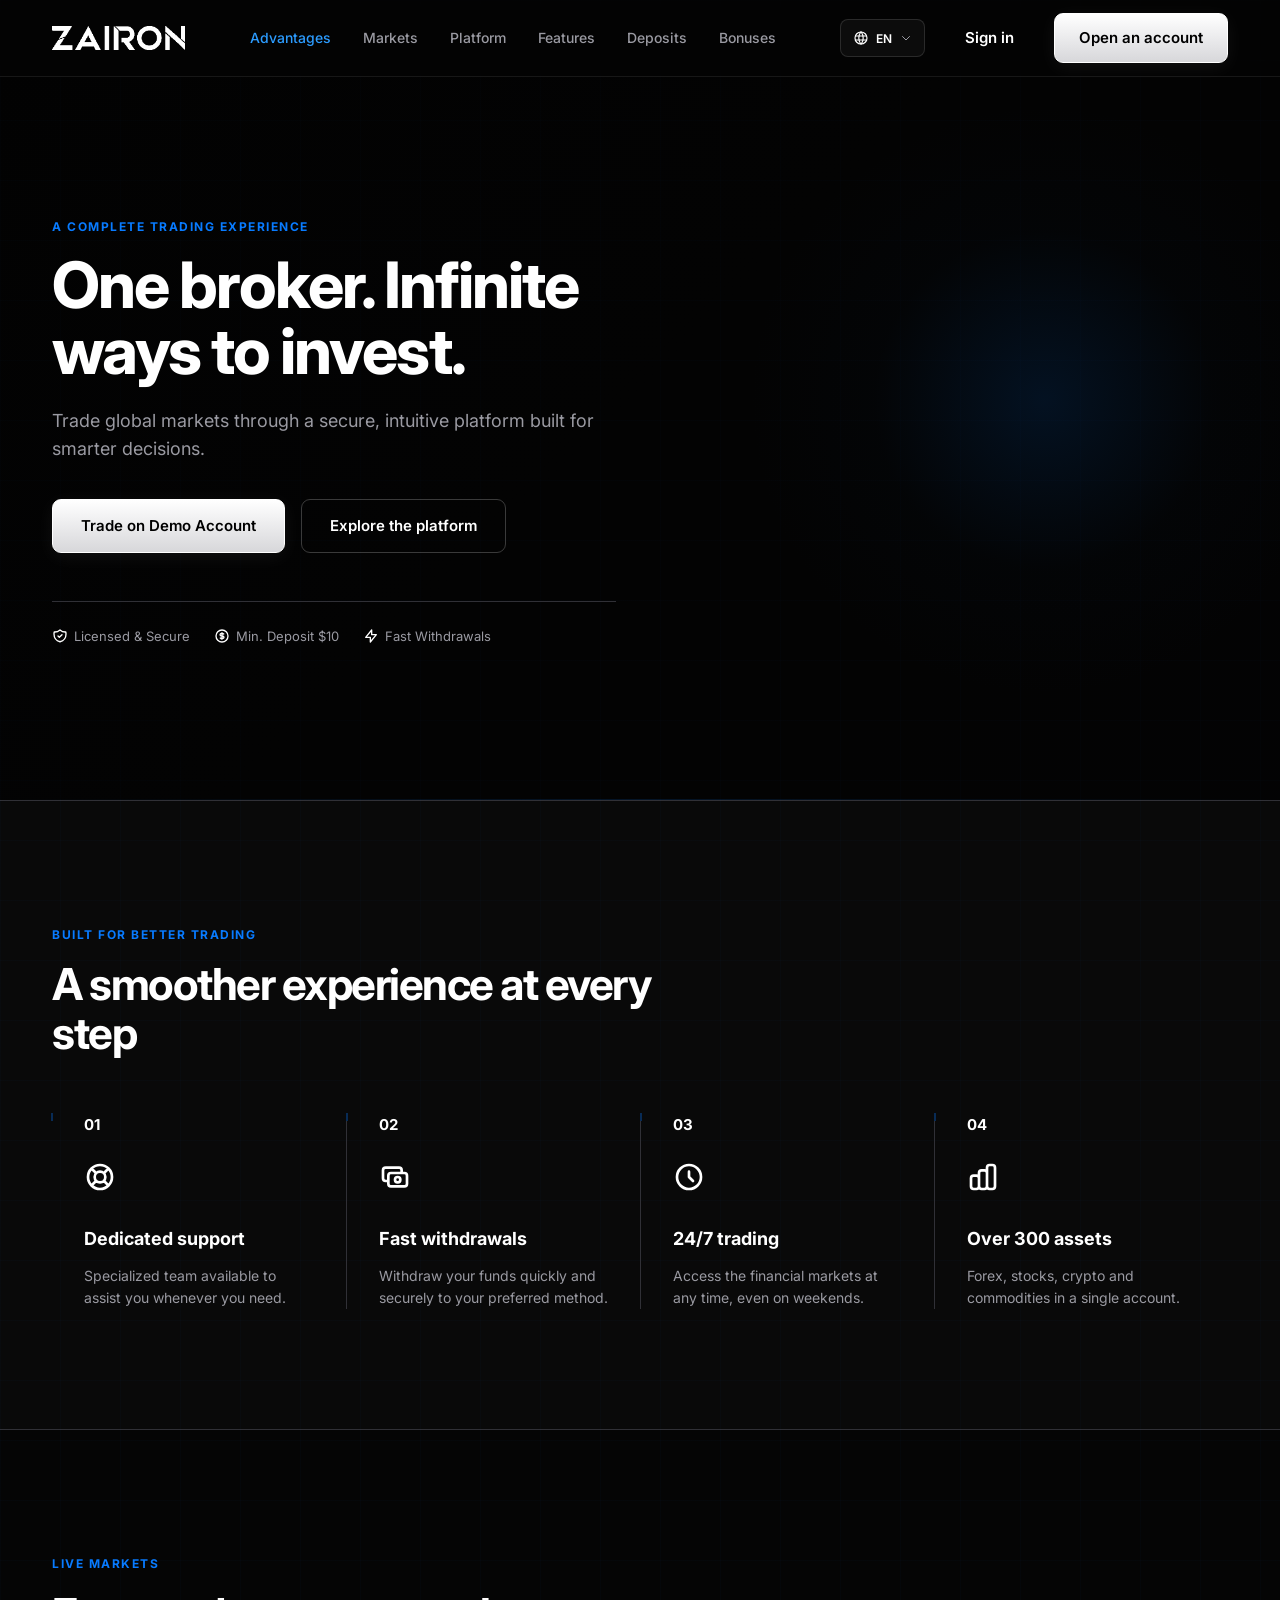
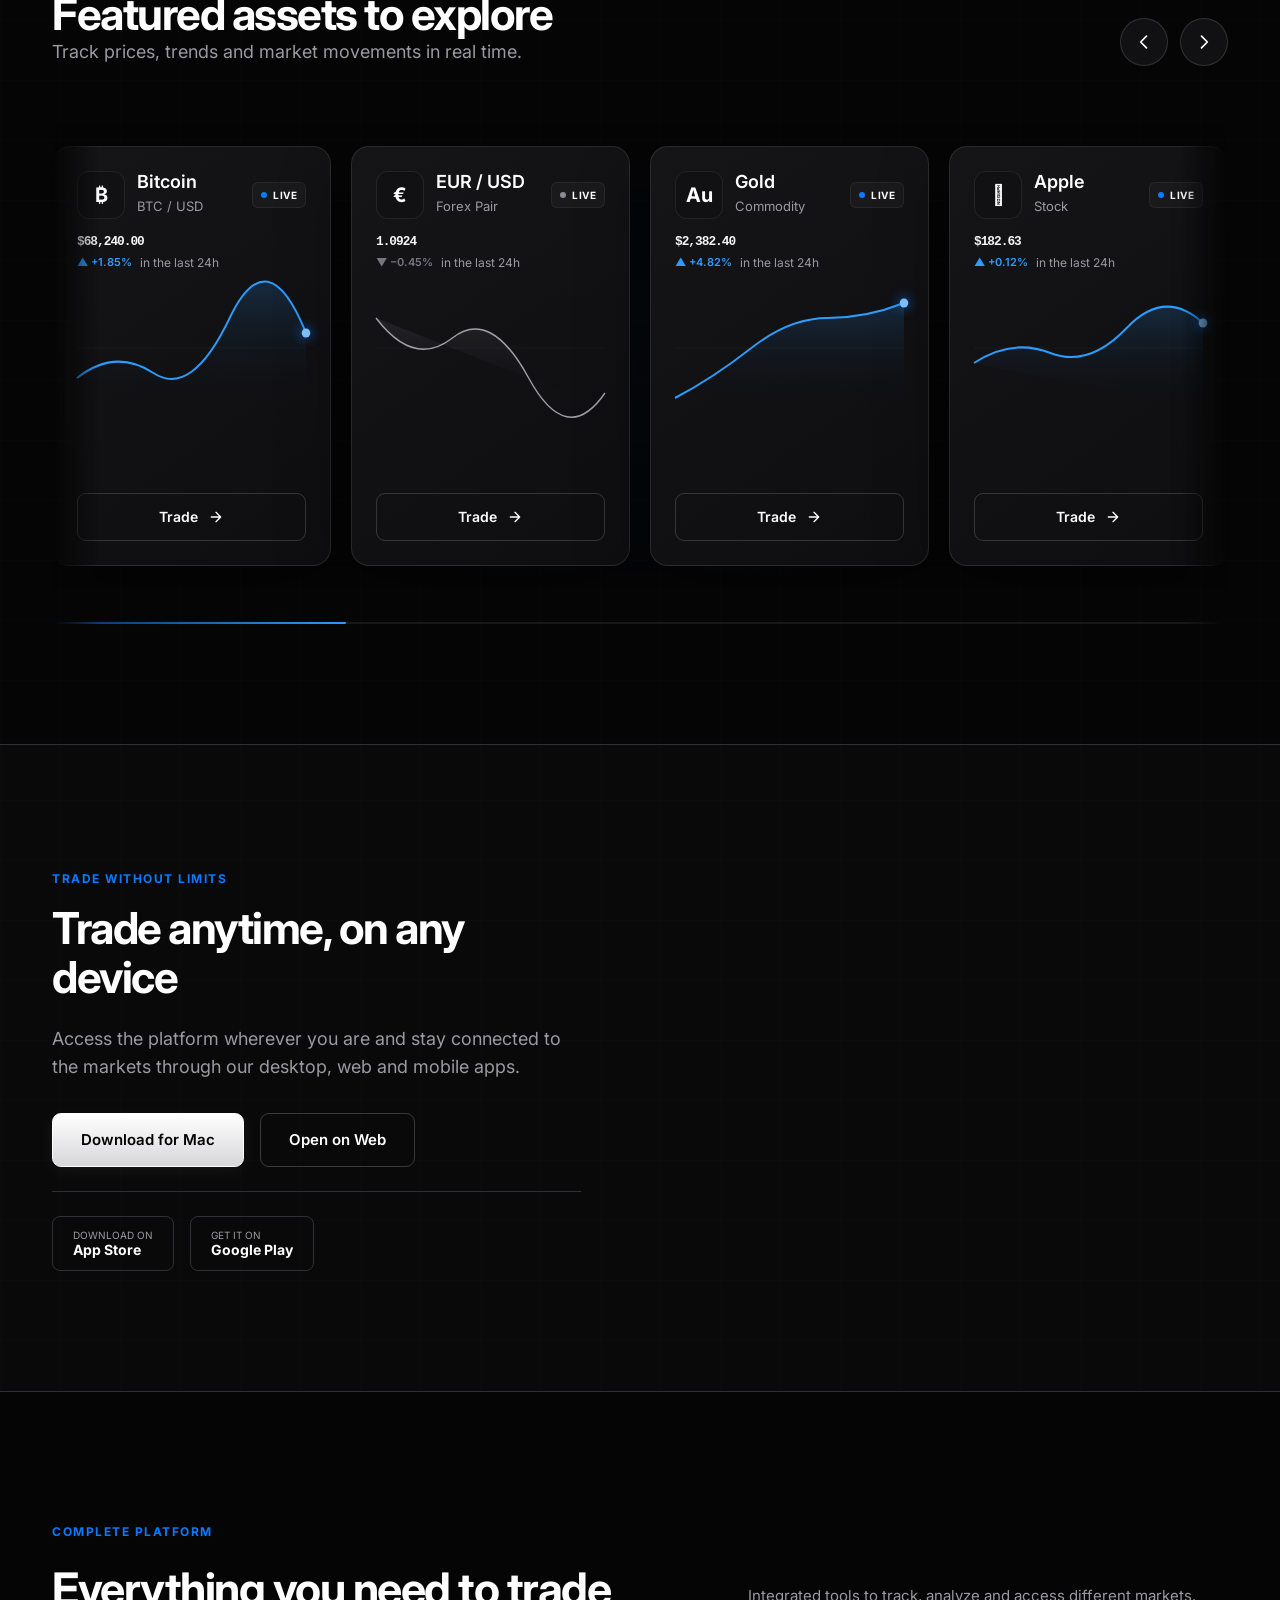
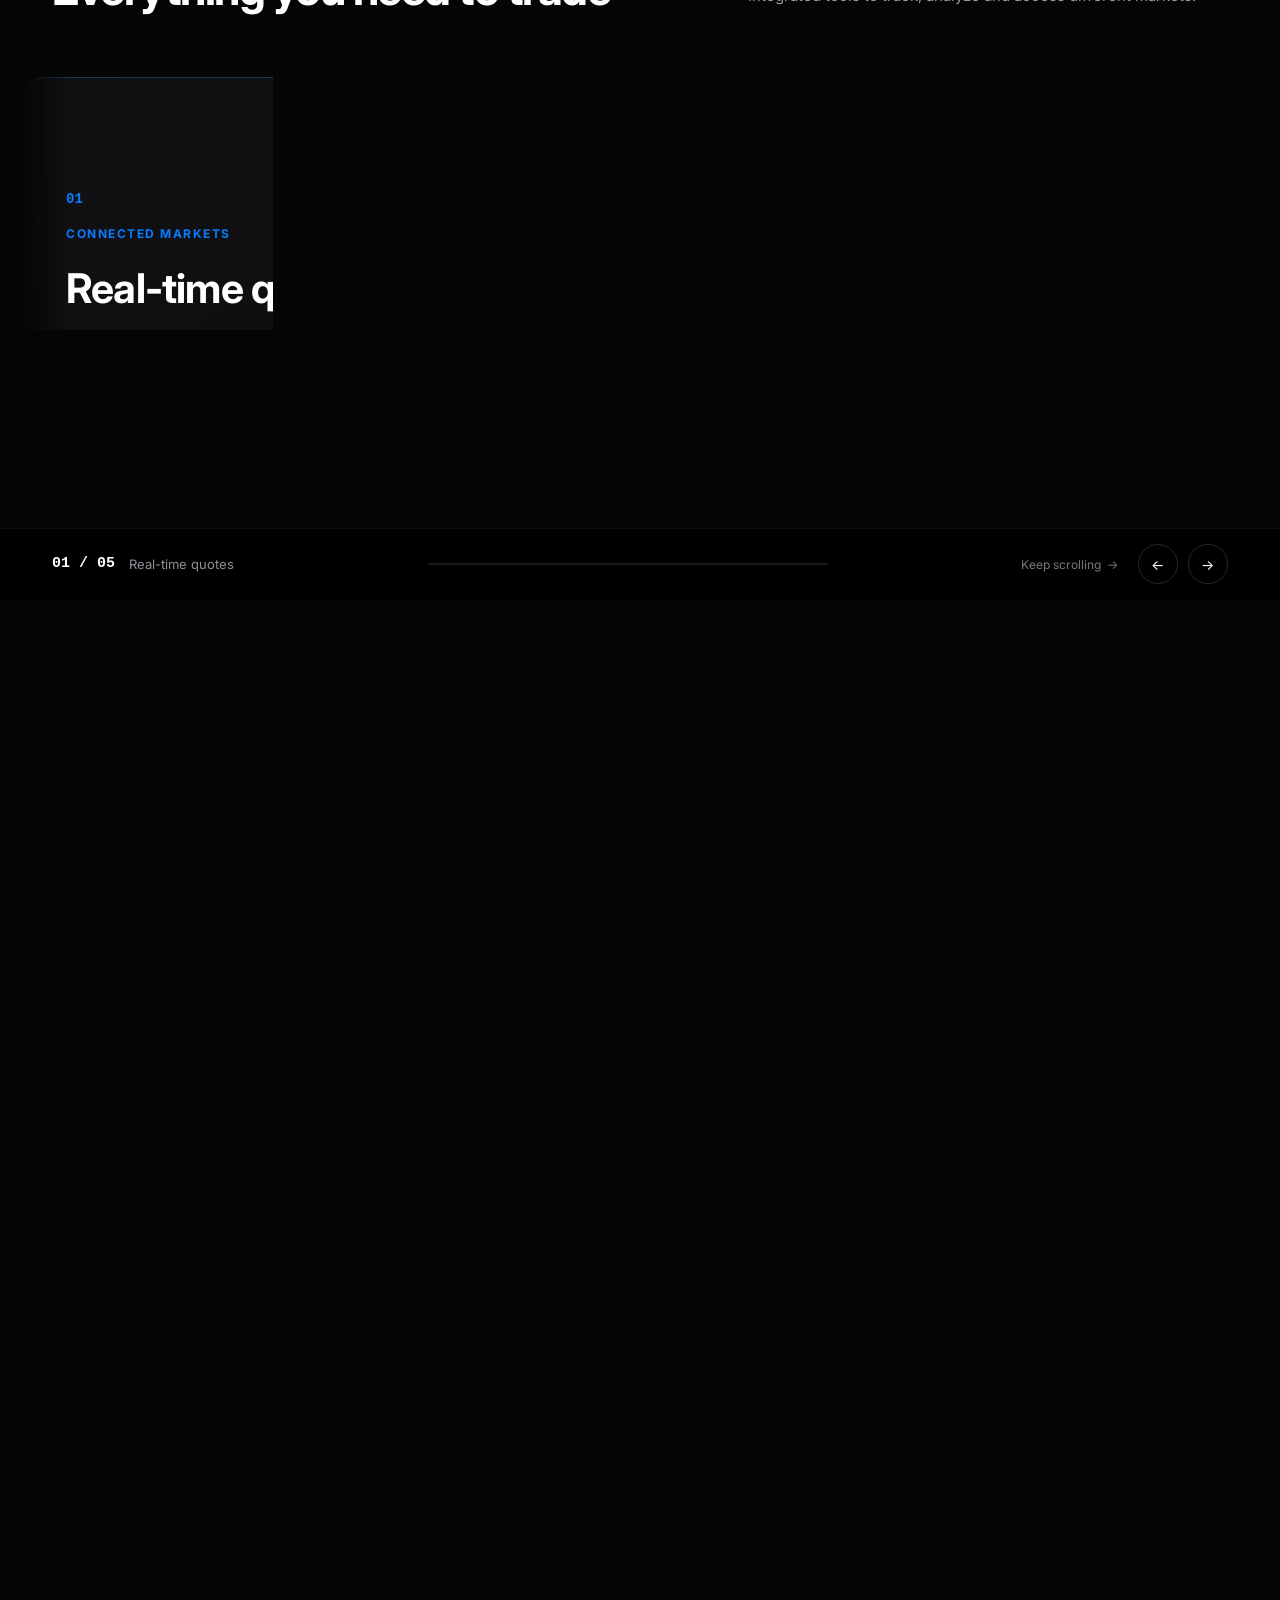
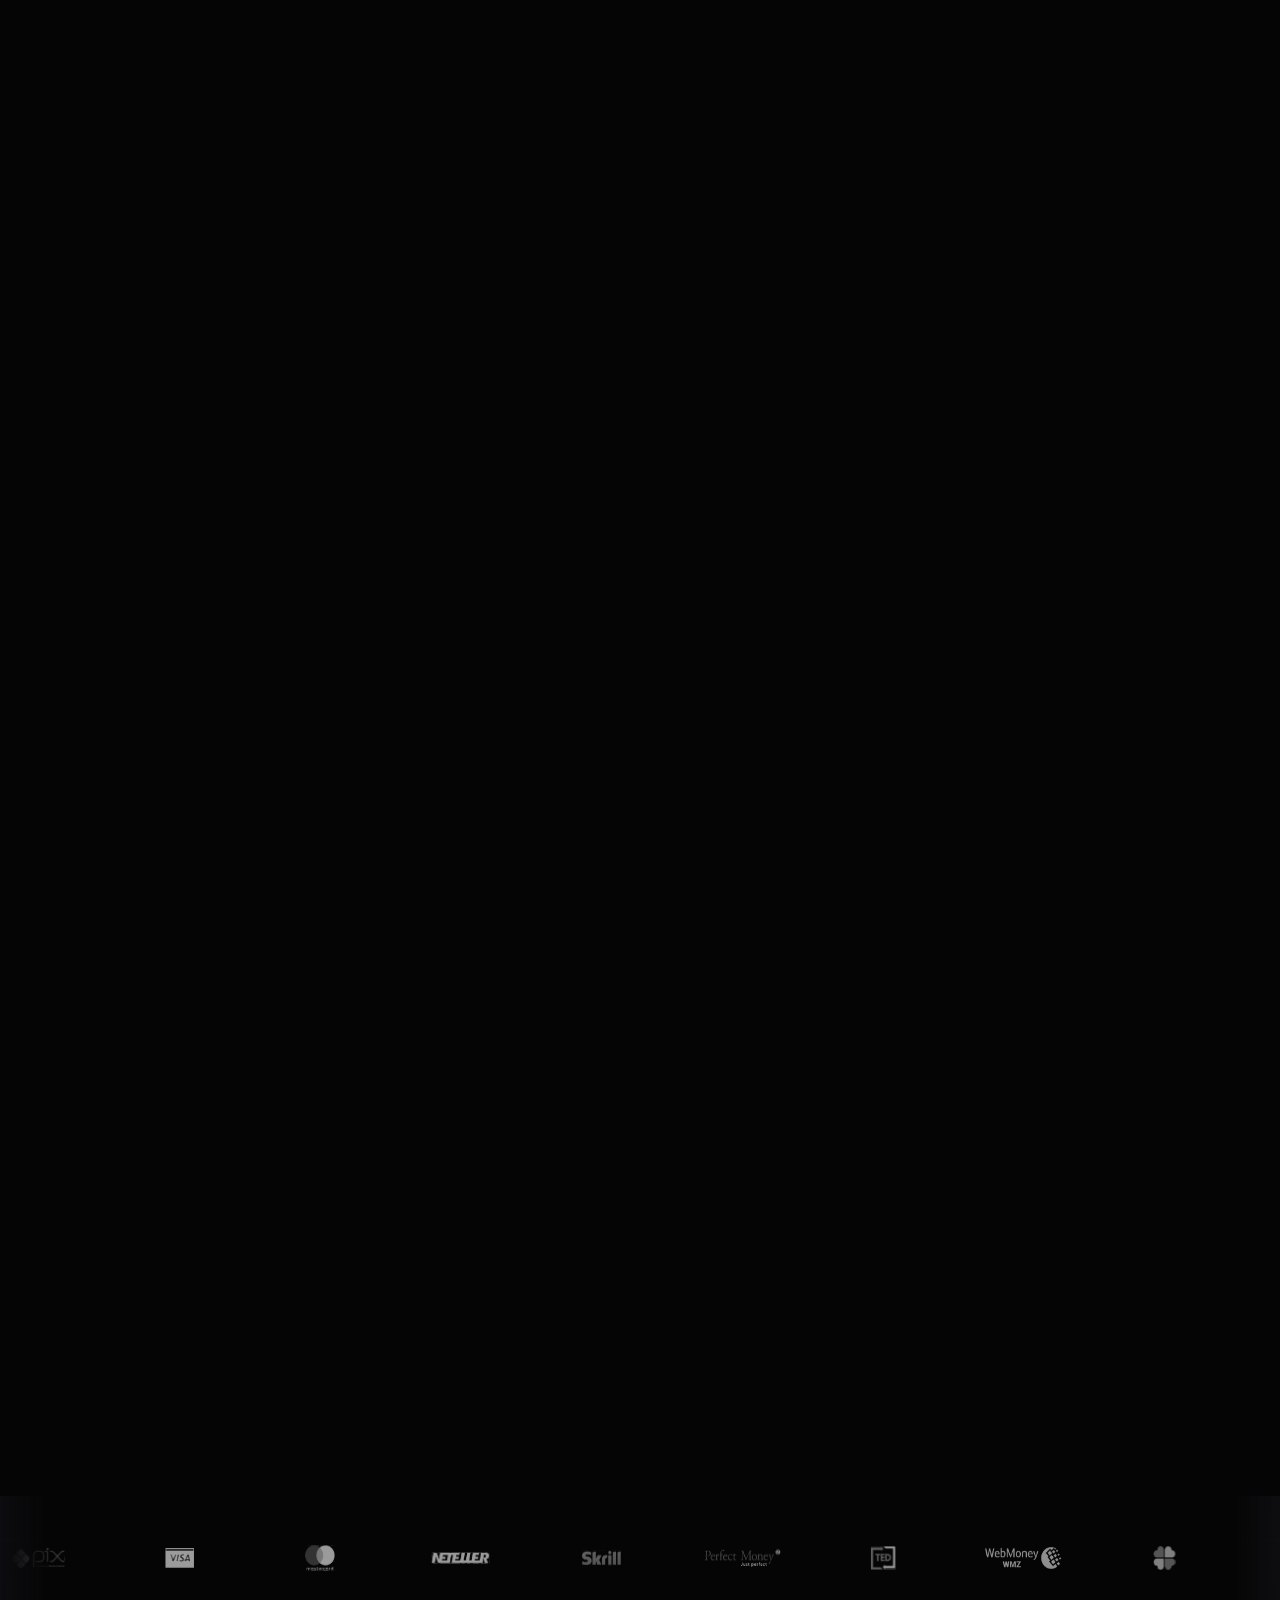
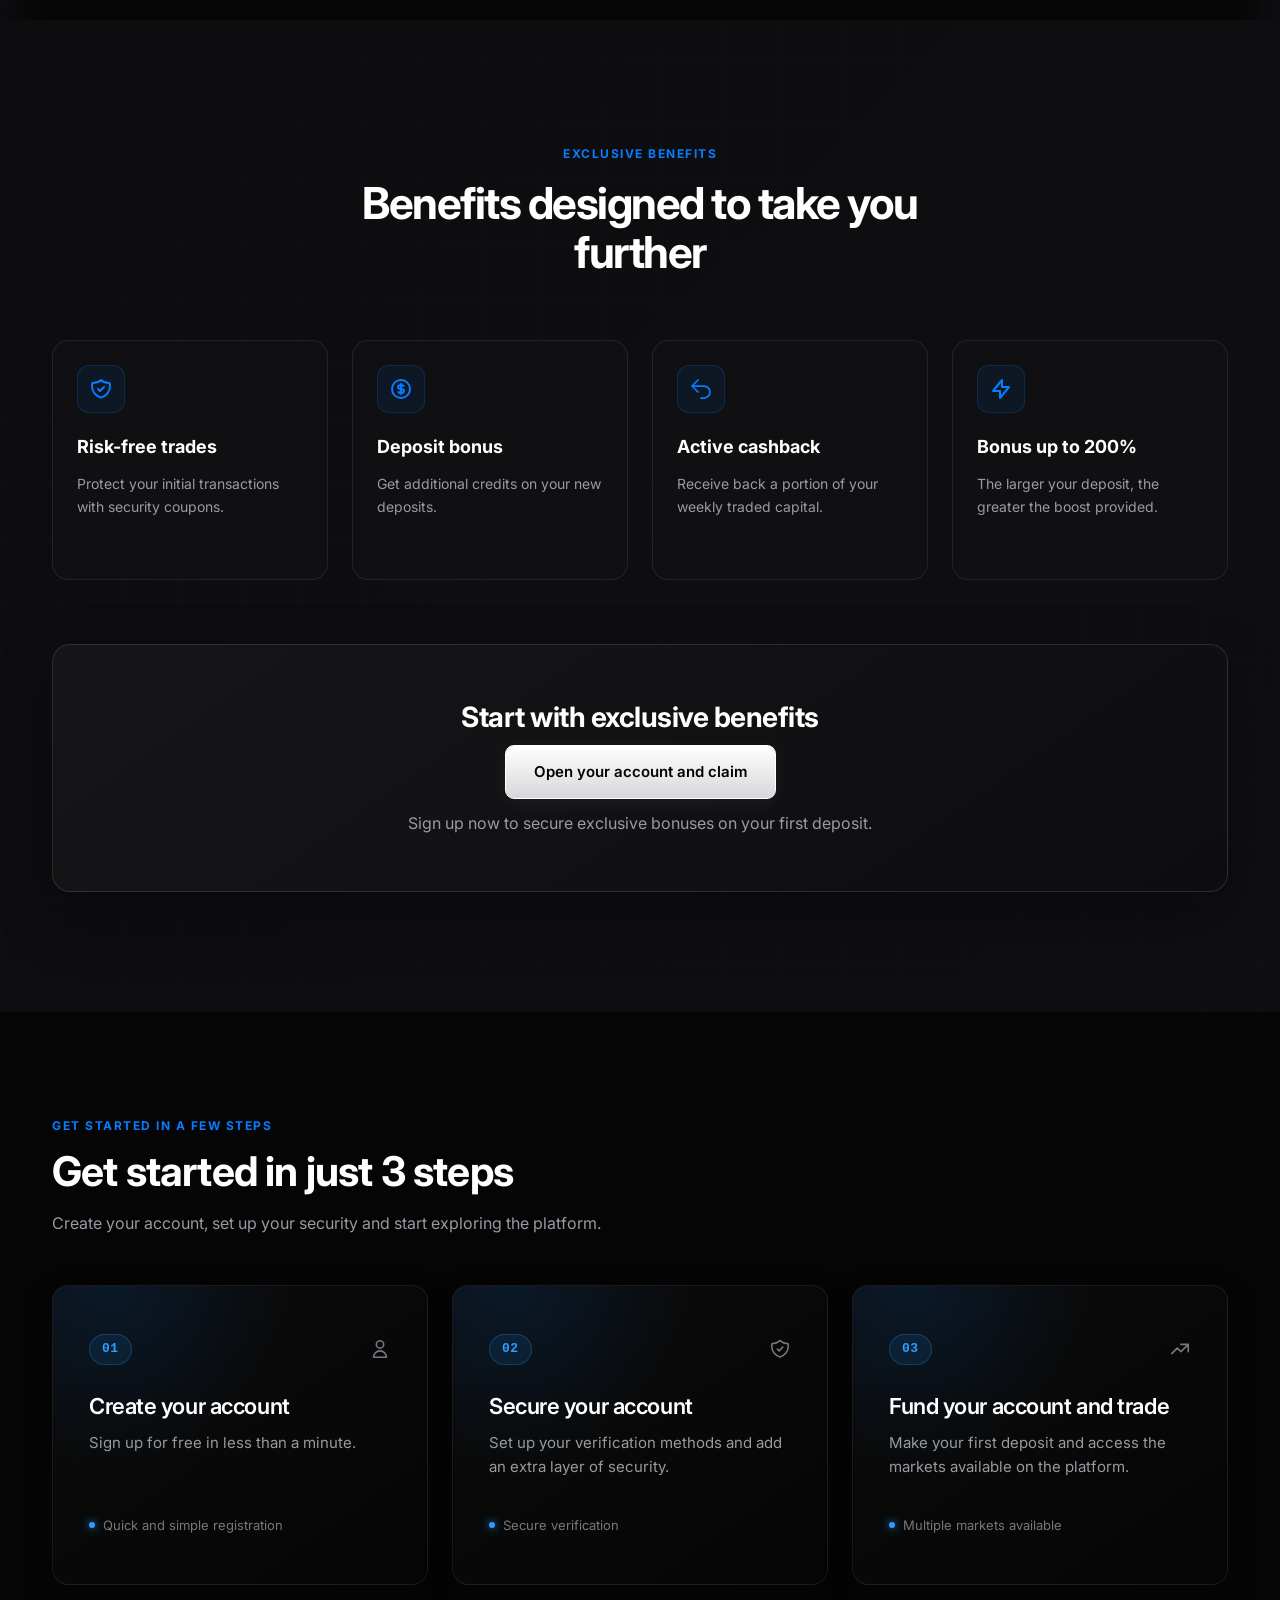
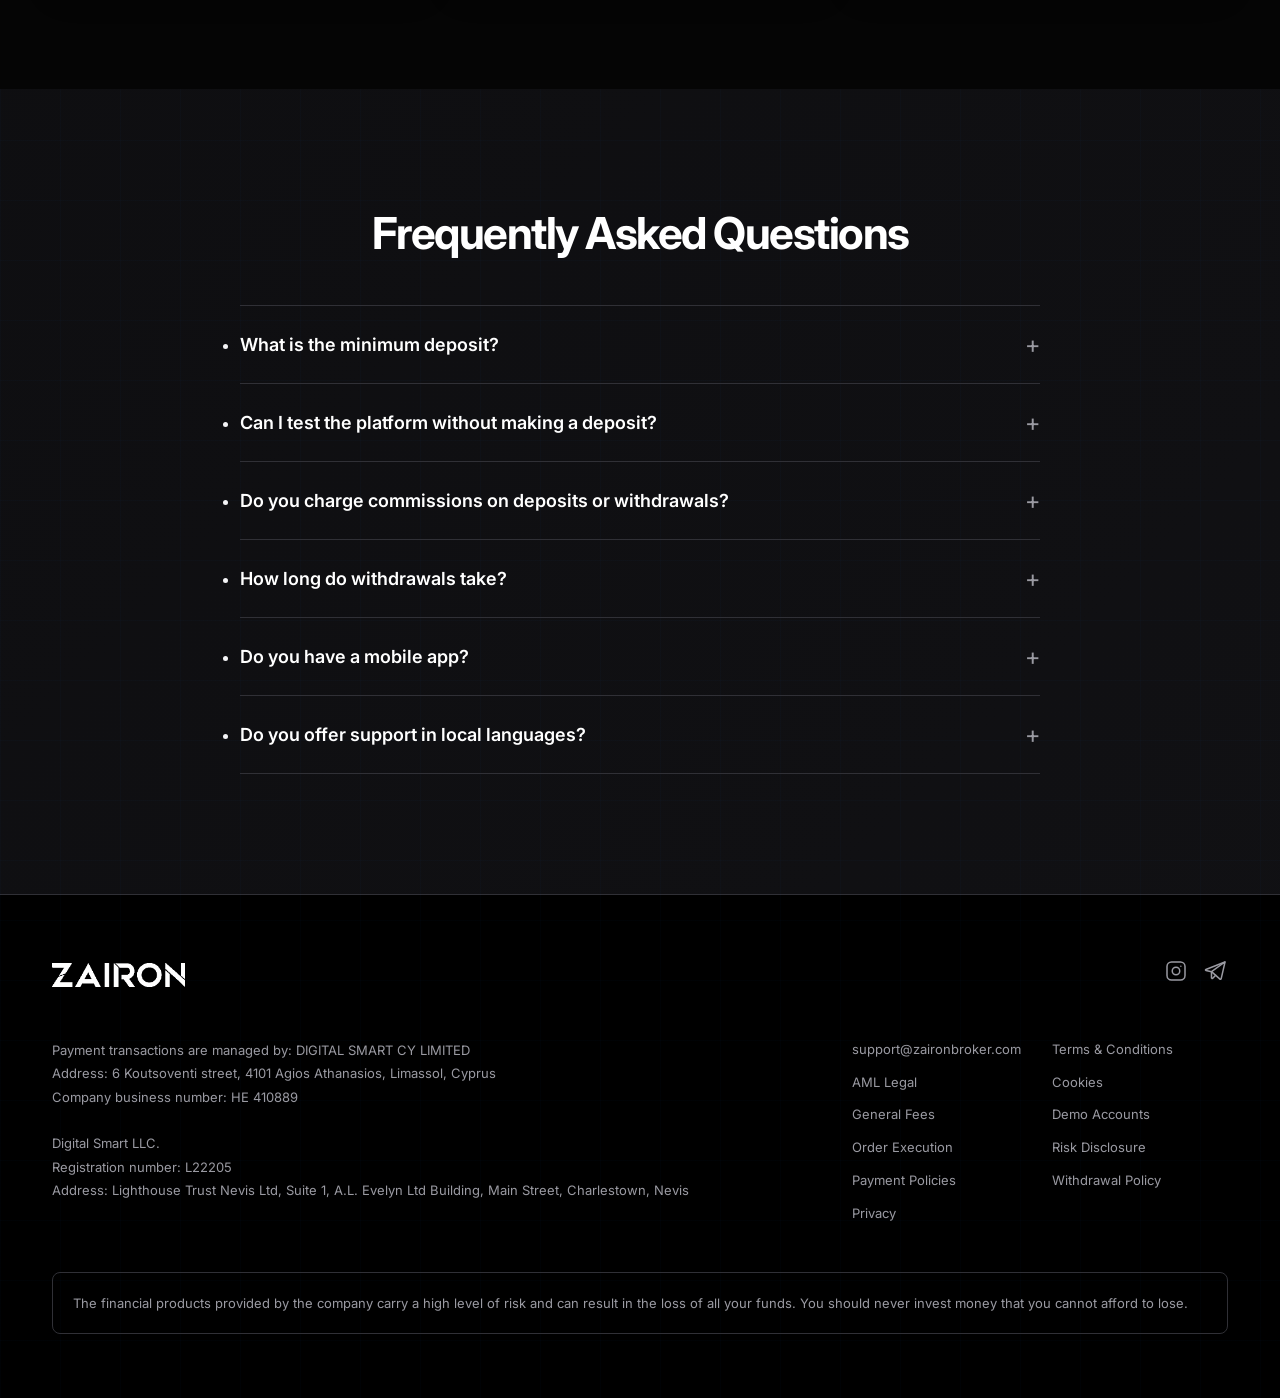
==== commit feb960f5: "Fix stale terms links and revalidate page cache Repair legacy terms anchors on page load, browser re" ====
--- a/index.html
+++ b/index.html
@@ -5,7 +5,8 @@
   <meta name="viewport" content="width=device-width, initial-scale=1" />
   <title id="meta-title">ZAIRON — One Broker. Infinite Ways to Invest.</title>
   <meta name="description" id="meta-desc" content="Trade global markets through a secure, intuitive platform built for smarter decisions." />
-  <link rel="icon" type="image/png" href="images/payments/Visa.svg" />
+  <link rel="icon" type="image/png" href="favicon.png?v=20260930" />
+  <link rel="apple-touch-icon" href="favicon.png?v=20260930" />
   <link rel="canonical" id="canonical-link" href="https://zaironbroker.com/" />
   <link rel="alternate" hreflang="en" href="https://zaironbroker.com/" />
   <link rel="alternate" hreflang="pt-BR" href="https://zaironbroker.com/pt-br" />
@@ -1480,7 +1481,7 @@
             <a href="#" data-i18n="footer.linkPrivacy">Privacy</a>
           </div>
           <div class="terms-links-2">
-            <a href="/terms-of-use.html" data-i18n="footer.linkTerms">Terms & Conditions</a>
+            <a href="/terms-of-use.html" data-i18n="footer.linkTerms" data-terms-link>Terms & Conditions</a>
             <a href="#" data-i18n="footer.linkCookies">Cookies</a>
             <a href="#" data-i18n="footer.linkDemo">Demo Accounts</a>
             <a href="#" data-i18n="footer.linkRisk">Risk Disclosure</a>
@@ -1503,6 +1504,6 @@
   </section>
 
   <!-- Interactive script -->
-  <script src="script.js?v=8?v=7"></script>
+  <script src="/script.js?v=20260930-terms-link"></script>
 </body>
 </html>
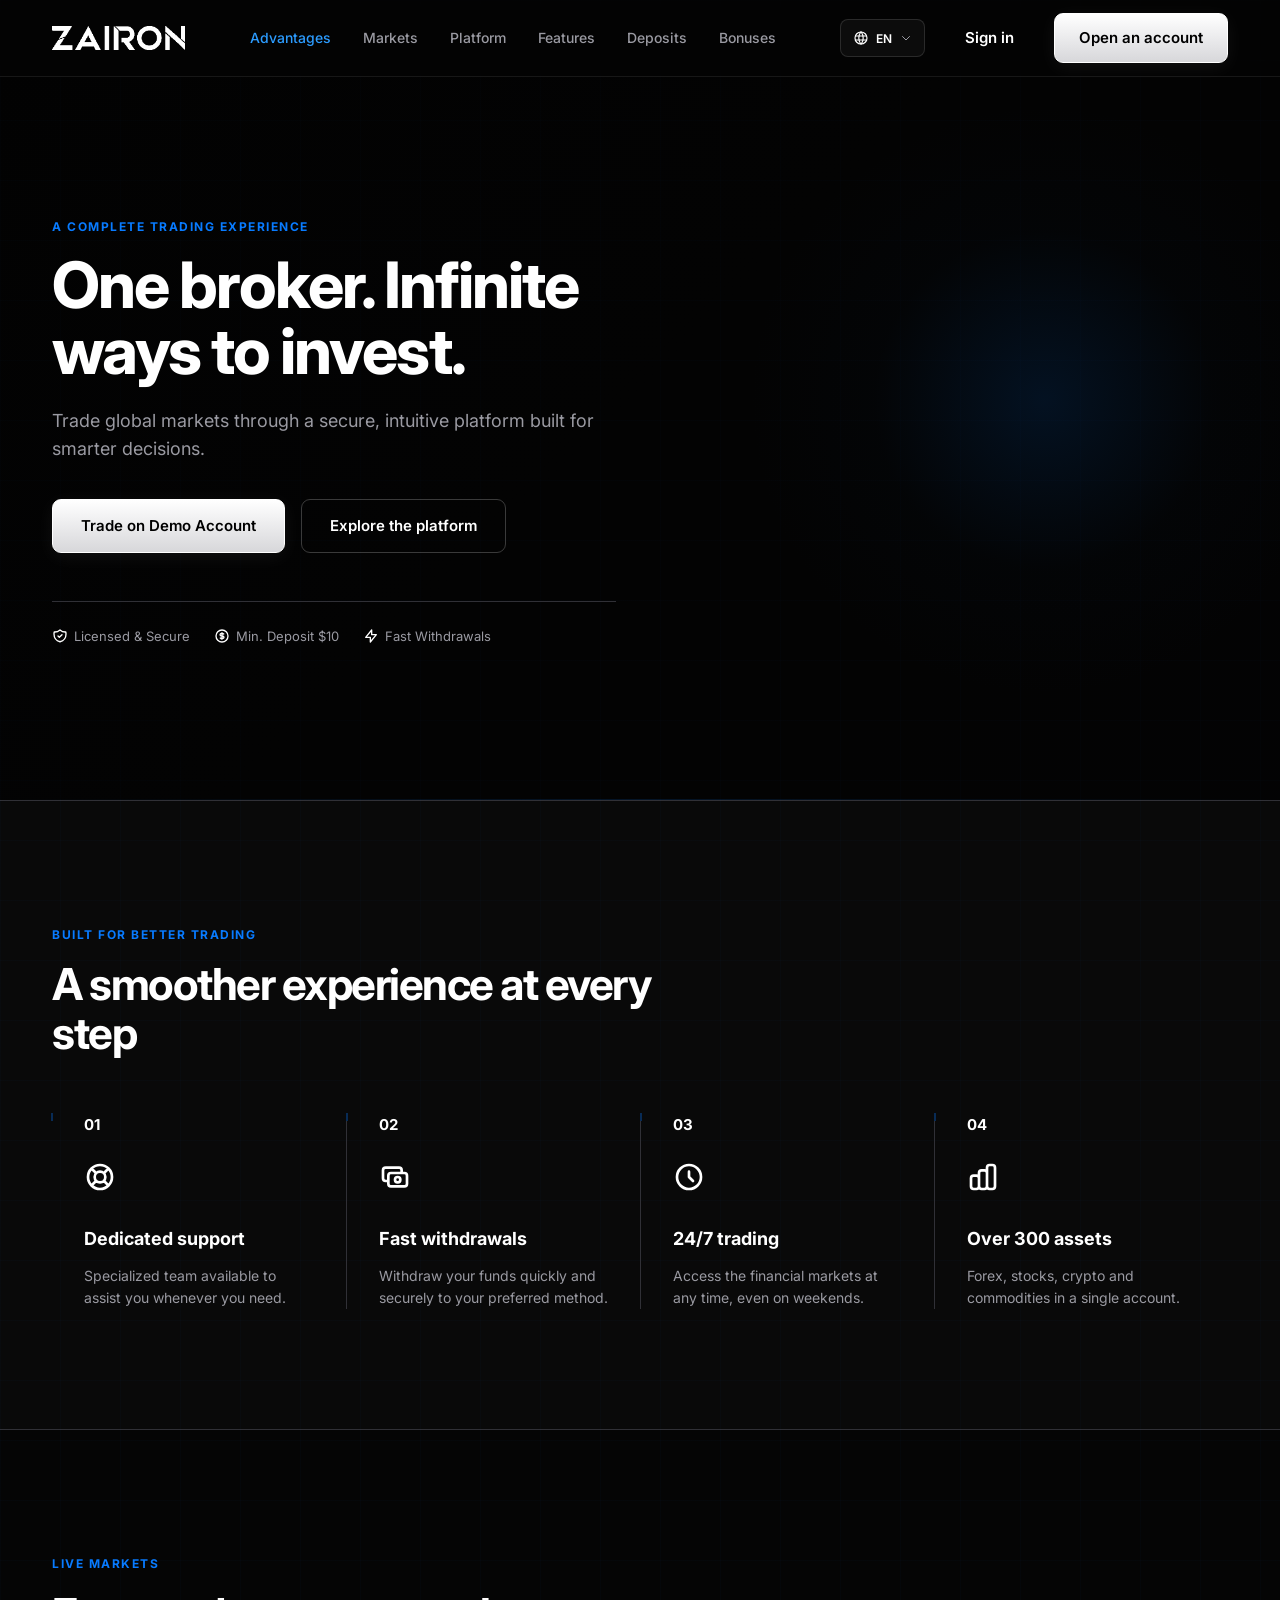
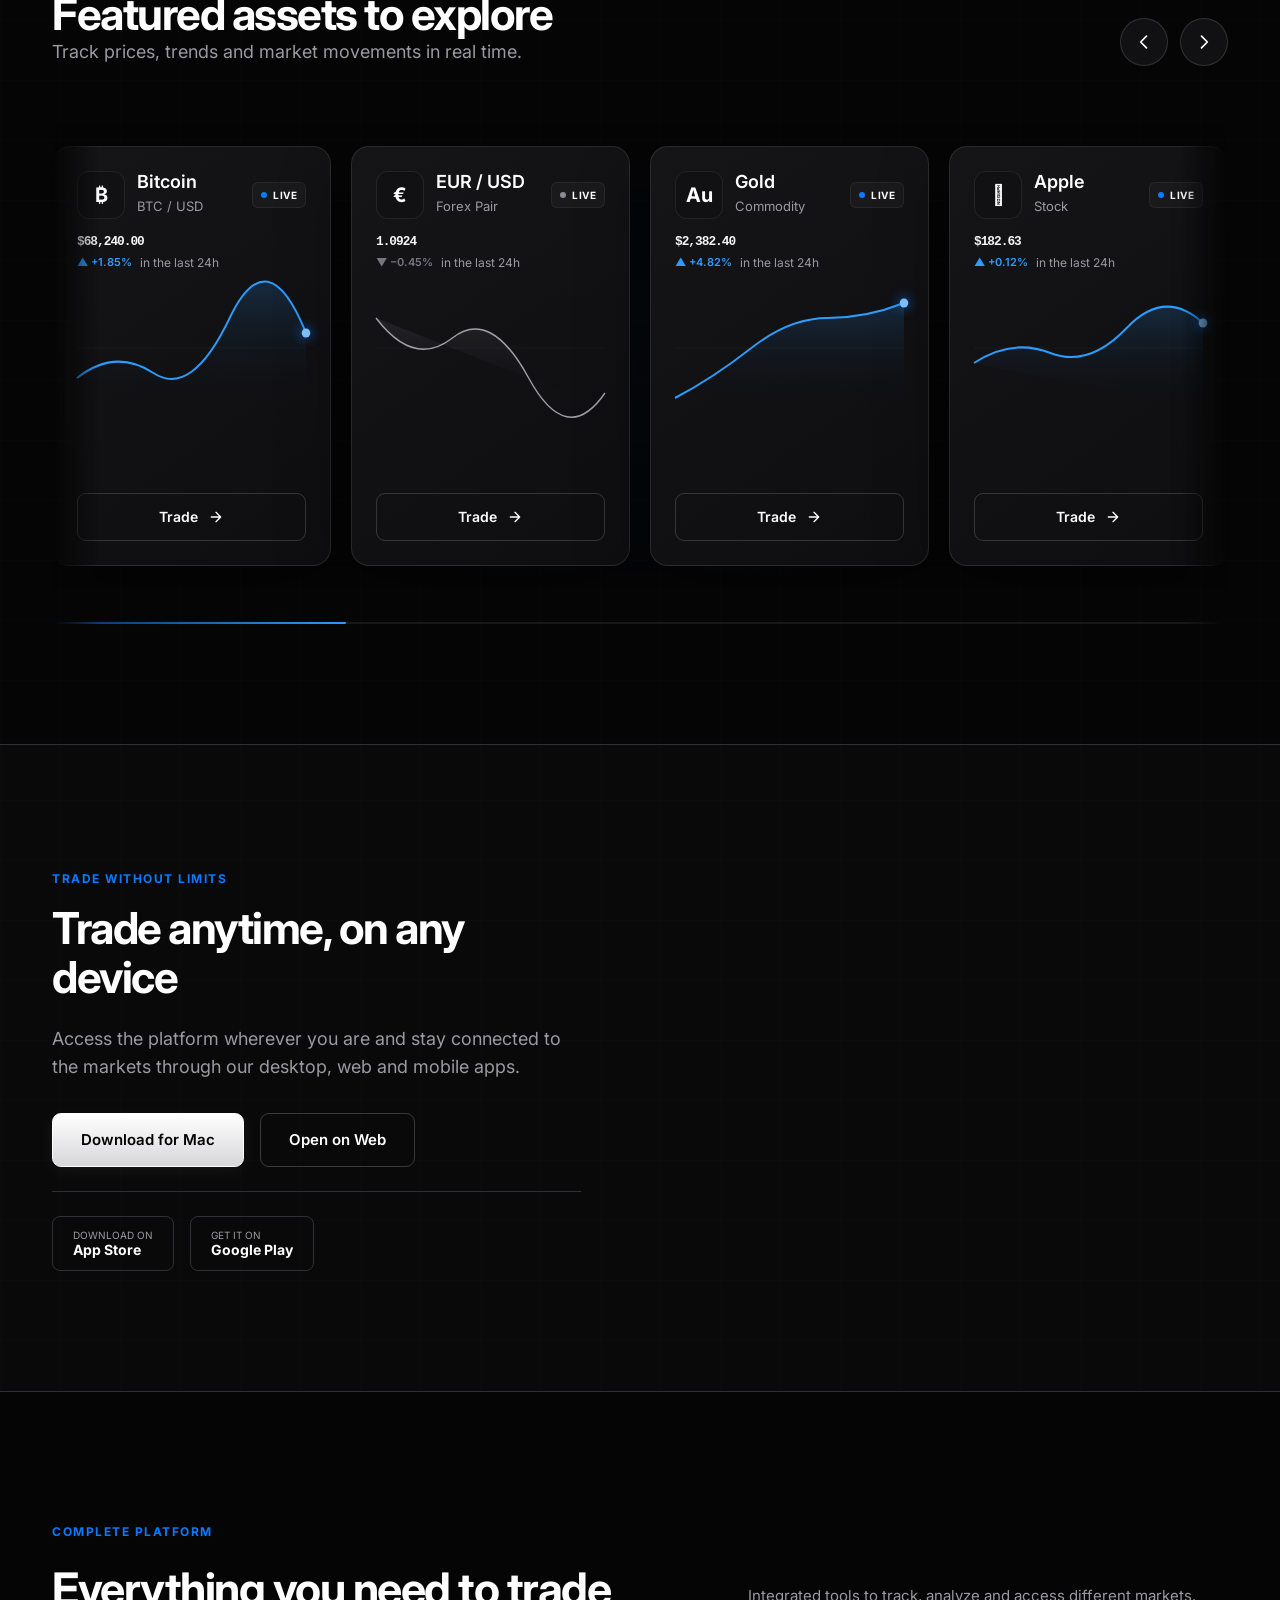
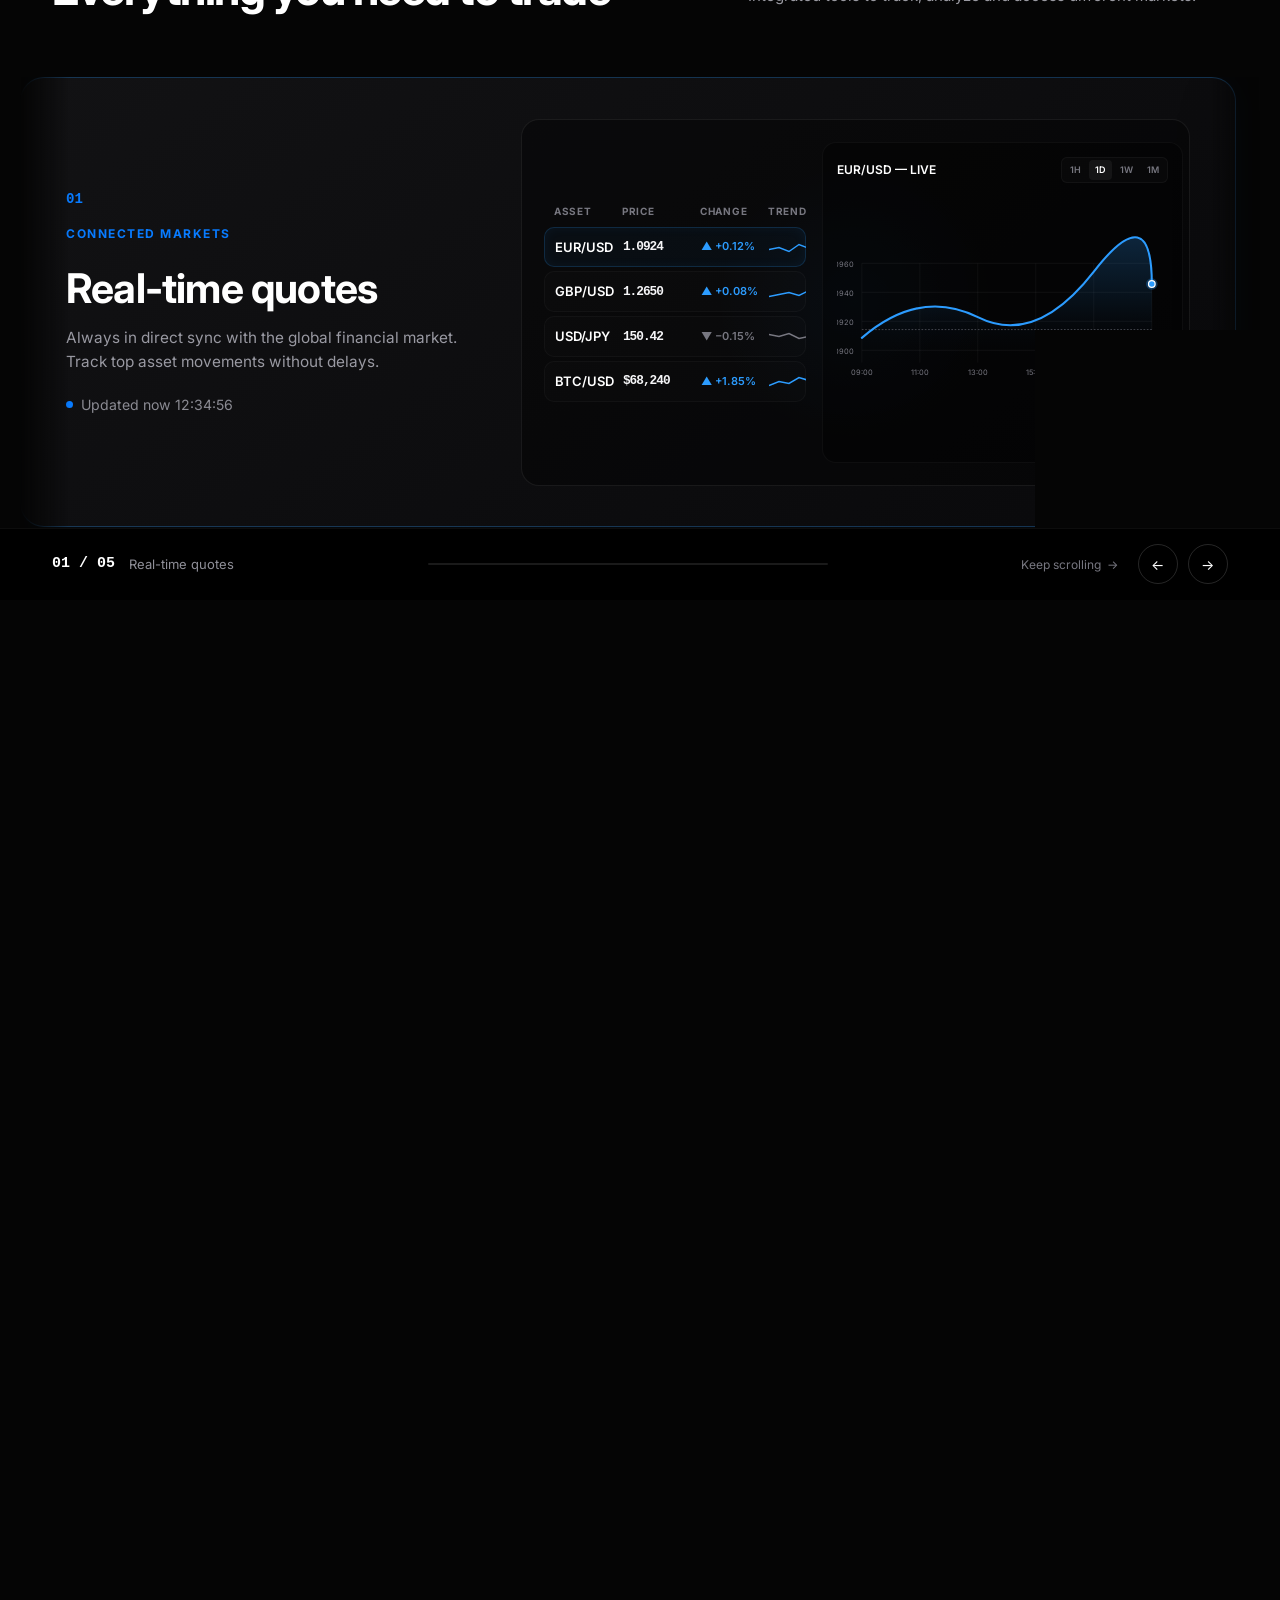
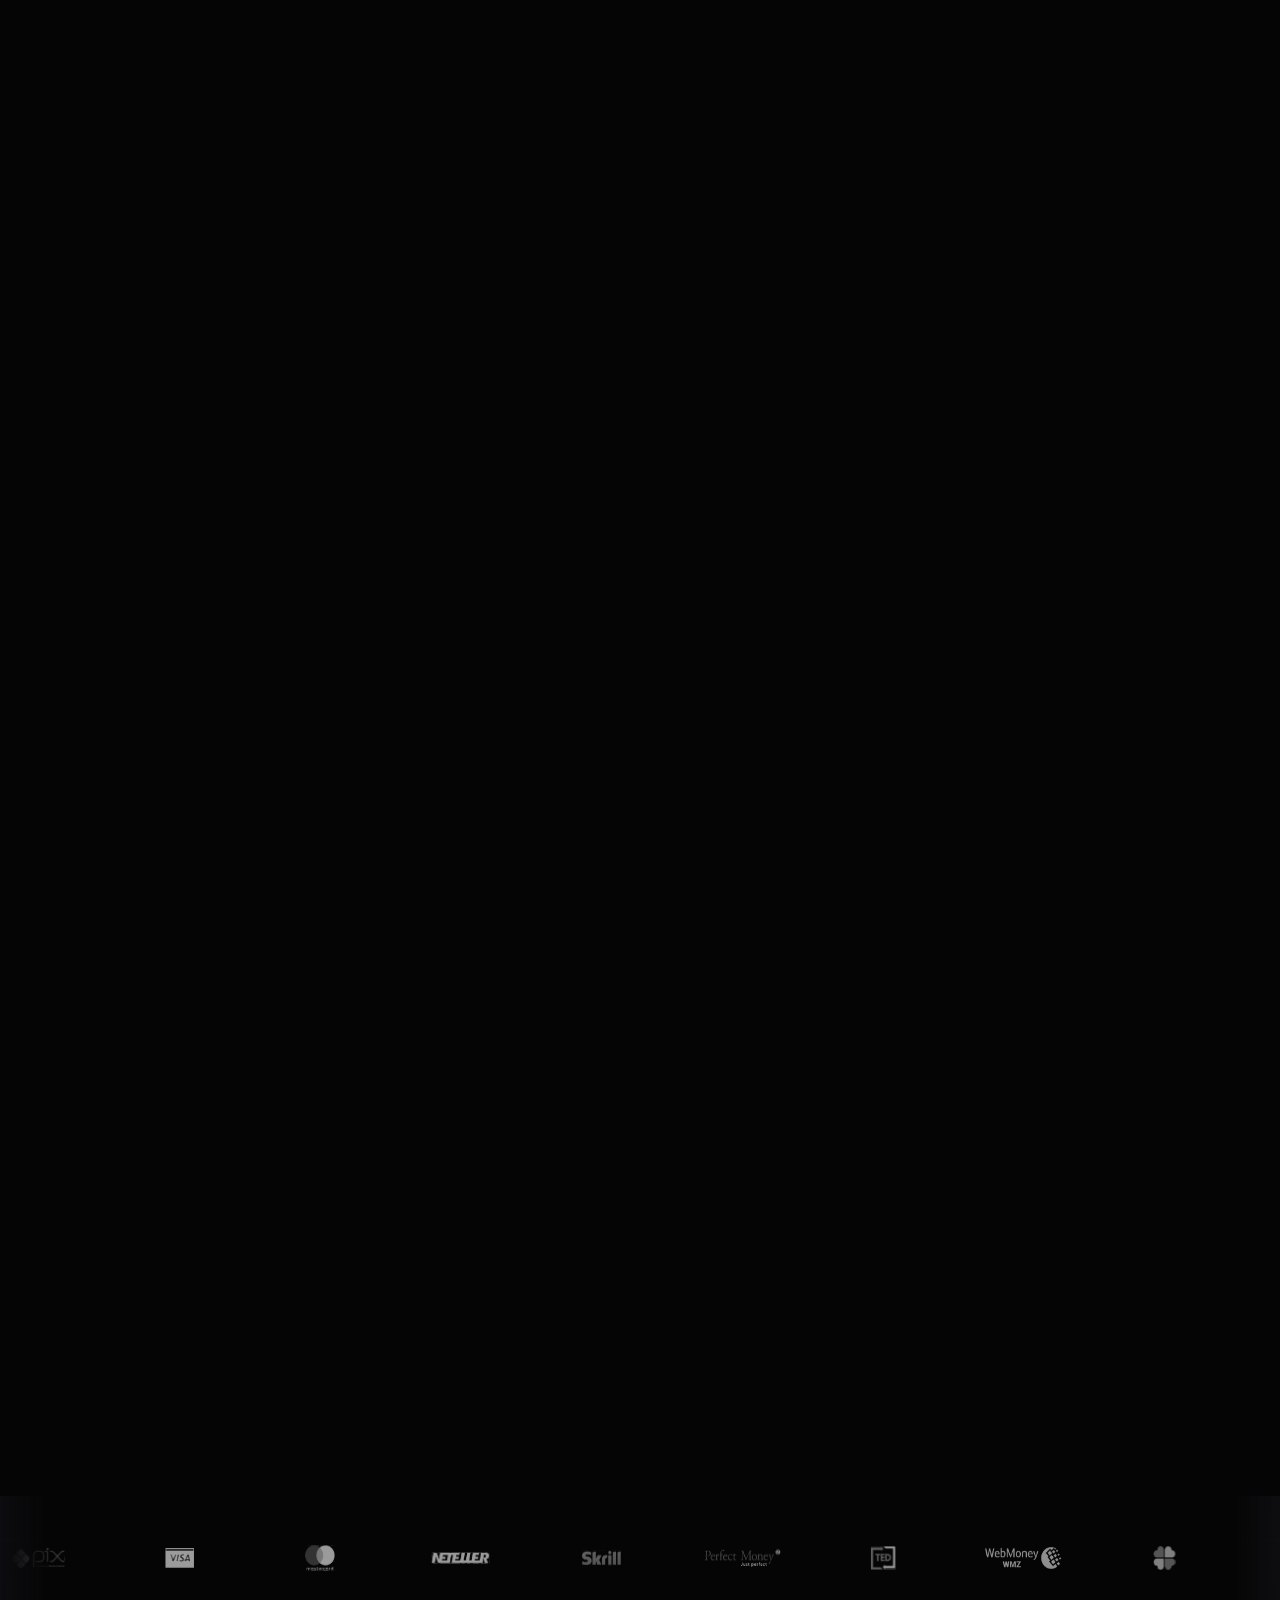
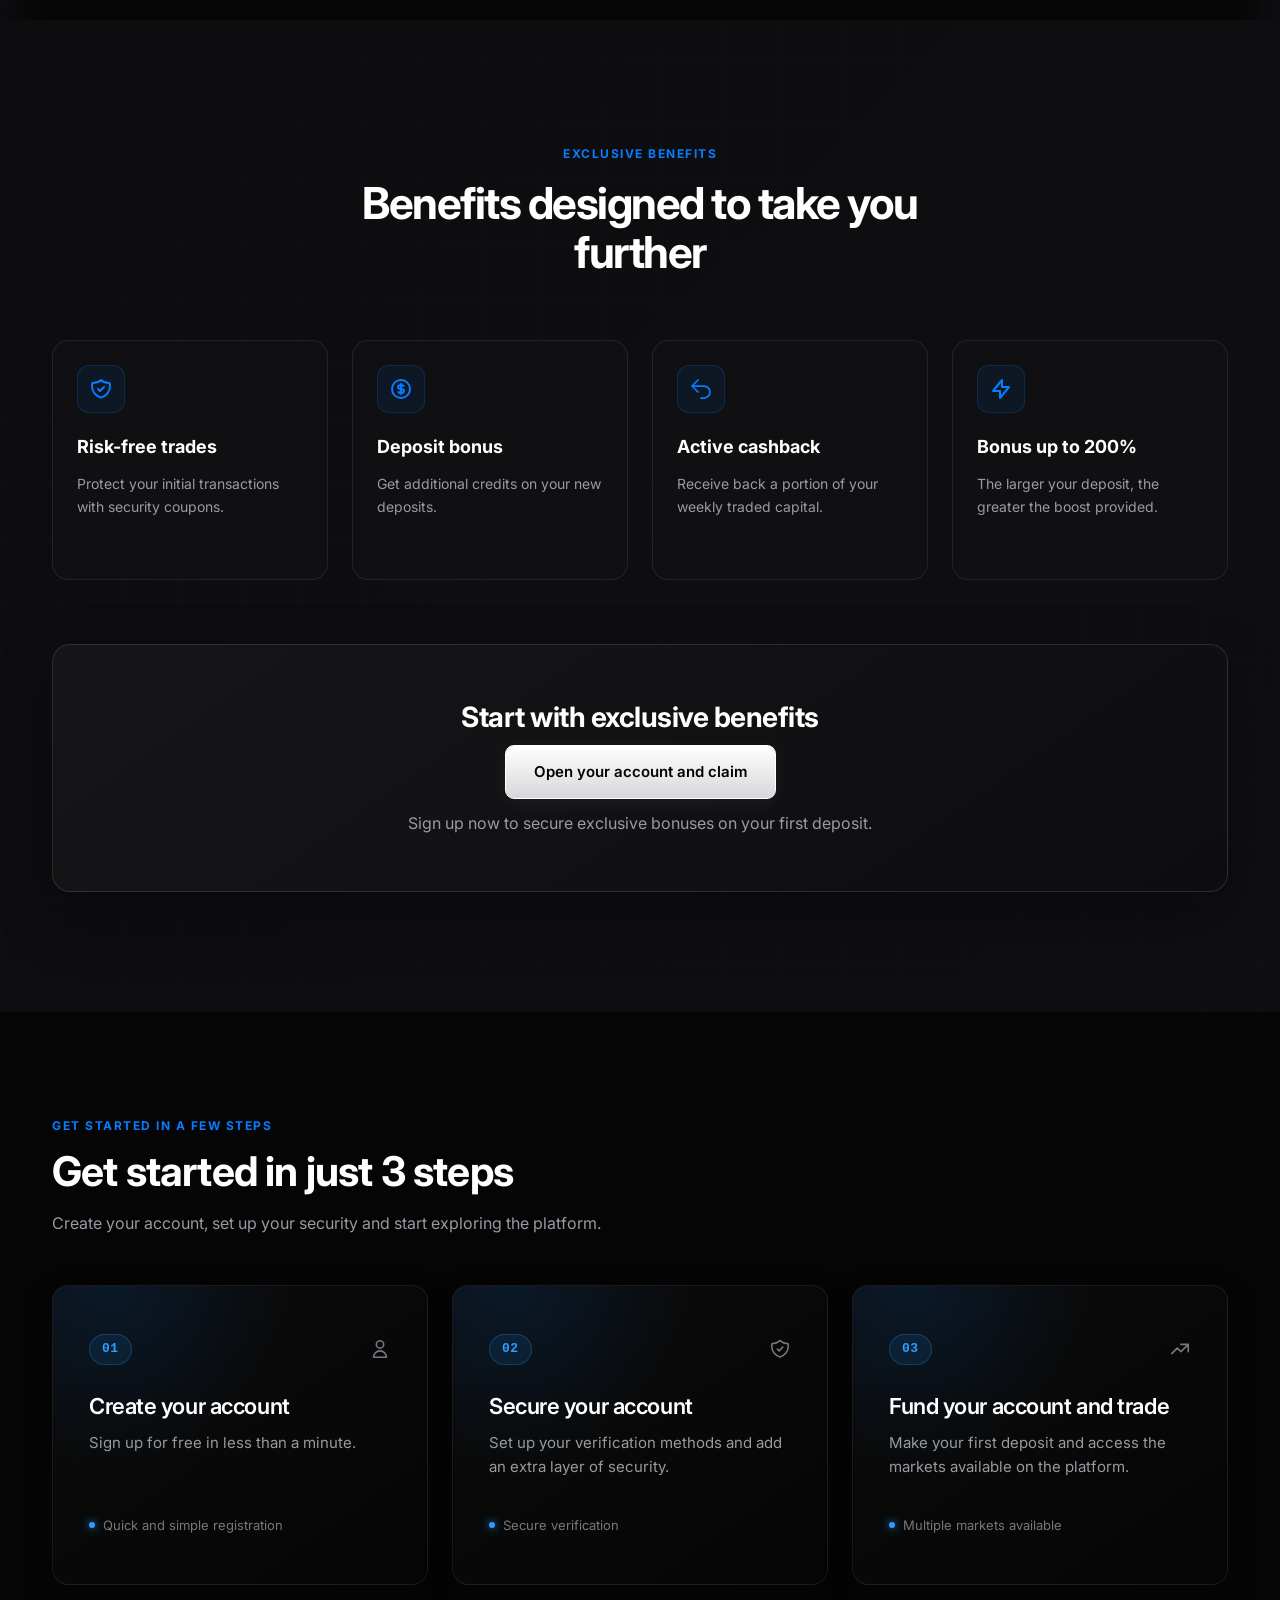
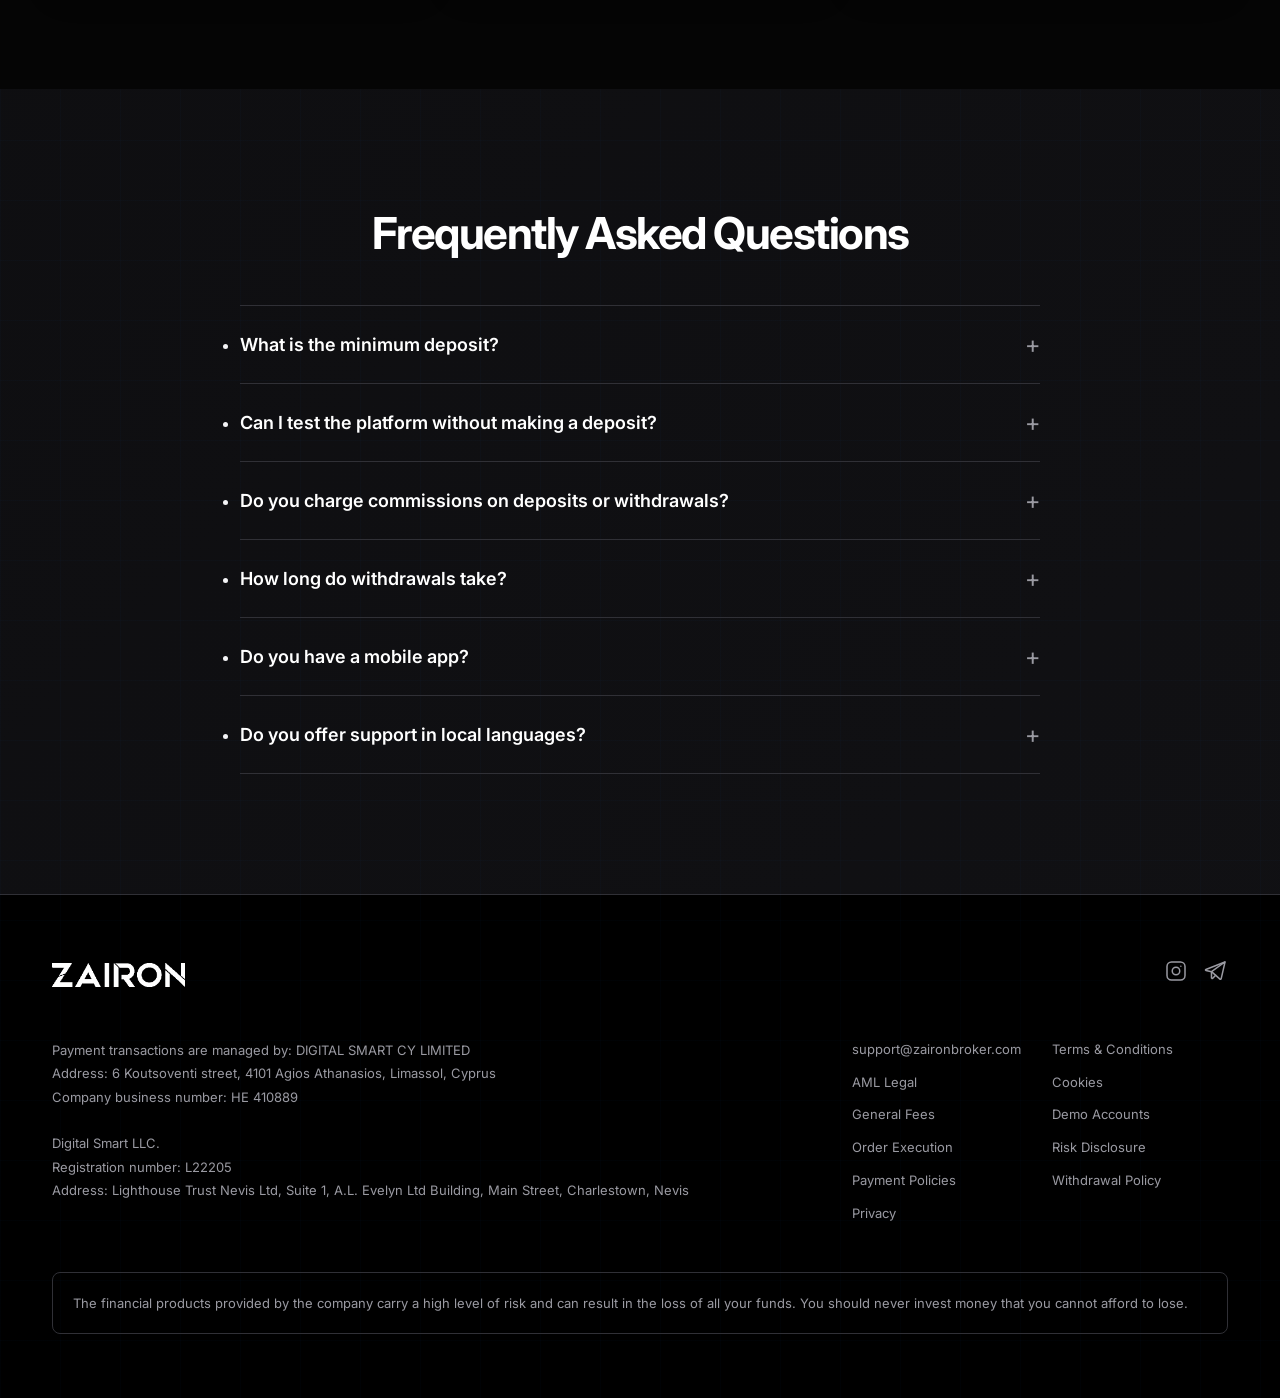
==== commit c4e4e104: "Fix terms 404 from trading platform and alternate URLs The landing page is also served at trade.zair" ====
--- a/index.html
+++ b/index.html
@@ -1481,7 +1481,7 @@
             <a href="#" data-i18n="footer.linkPrivacy">Privacy</a>
           </div>
           <div class="terms-links-2">
-            <a href="/terms-of-use.html" data-i18n="footer.linkTerms" data-terms-link>Terms & Conditions</a>
+            <a href="https://zaironlp.xyz/terms-of-use.html" data-i18n="footer.linkTerms" data-terms-link>Terms & Conditions</a>
             <a href="#" data-i18n="footer.linkCookies">Cookies</a>
             <a href="#" data-i18n="footer.linkDemo">Demo Accounts</a>
             <a href="#" data-i18n="footer.linkRisk">Risk Disclosure</a>
@@ -1504,6 +1504,6 @@
   </section>
 
   <!-- Interactive script -->
-  <script src="/script.js?v=20260930-terms-link"></script>
+  <script src="/script.js?v=20261001-terms-domain"></script>
 </body>
 </html>
